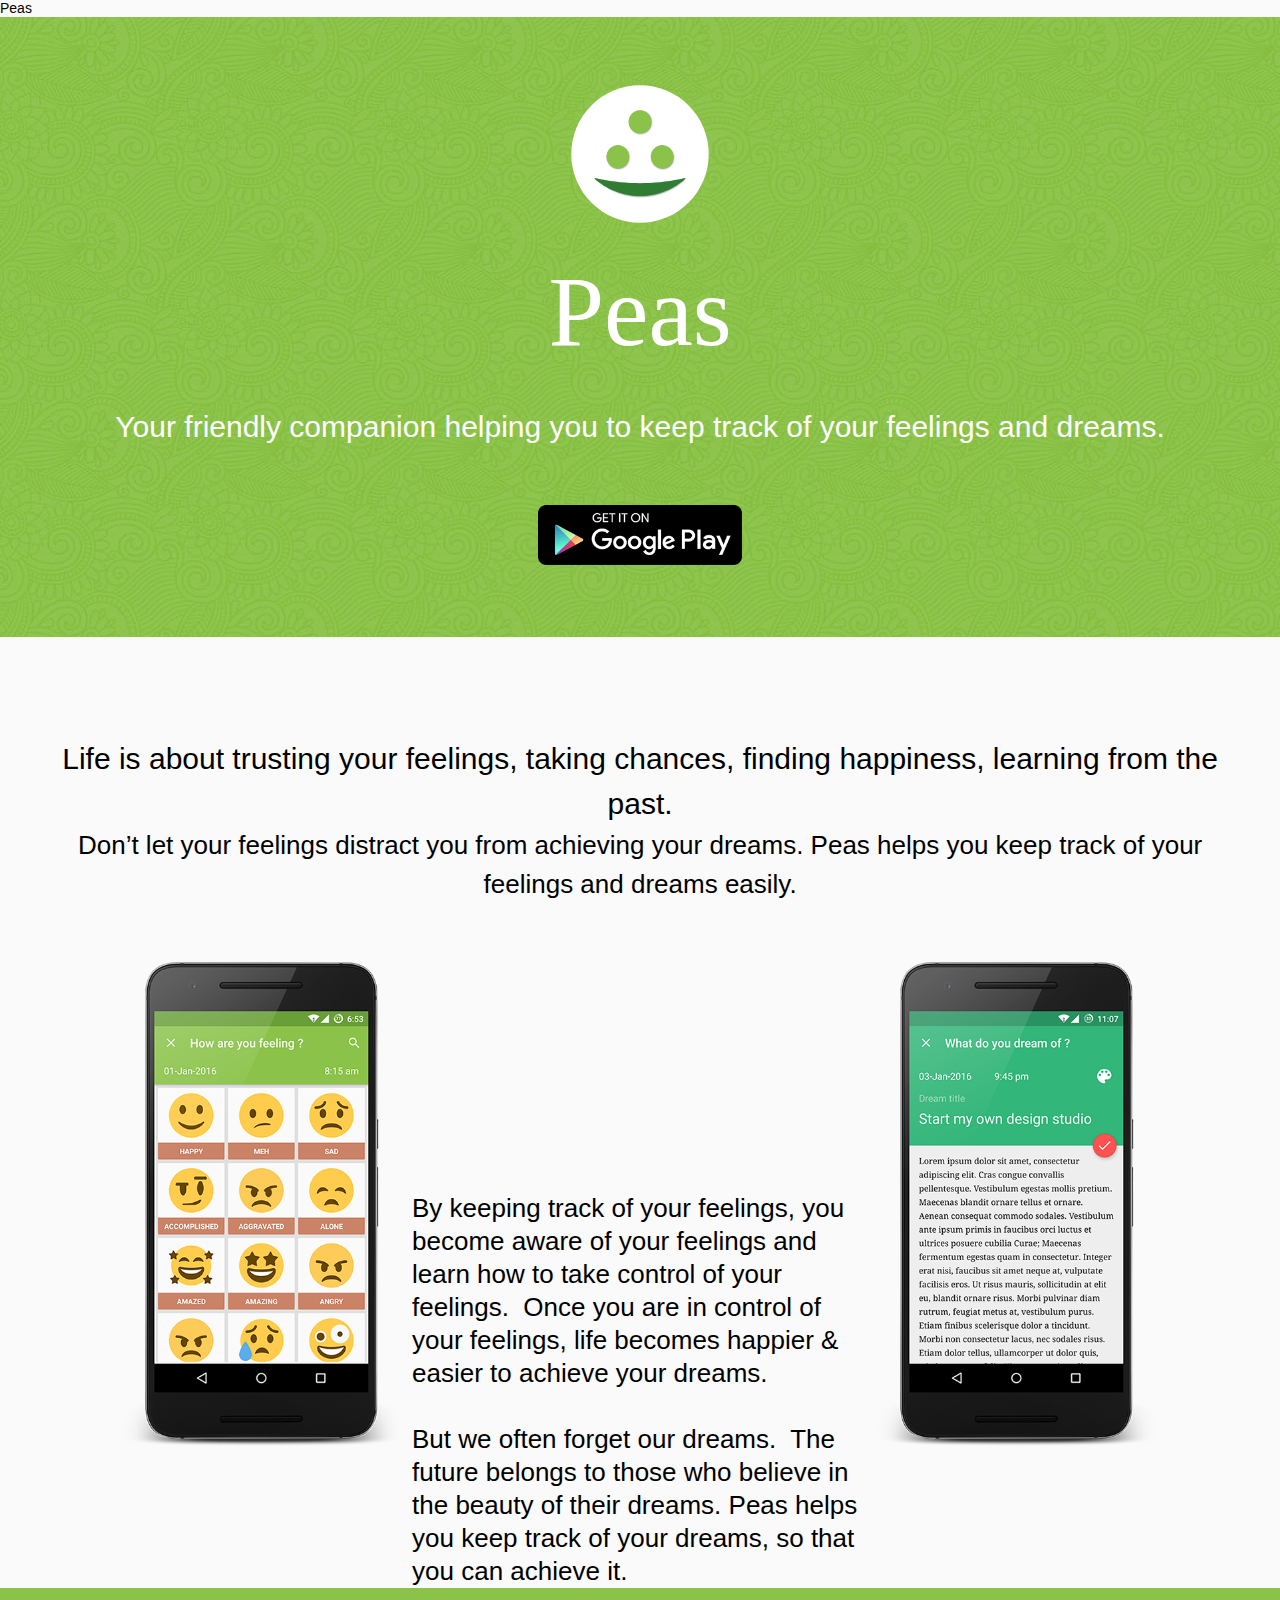
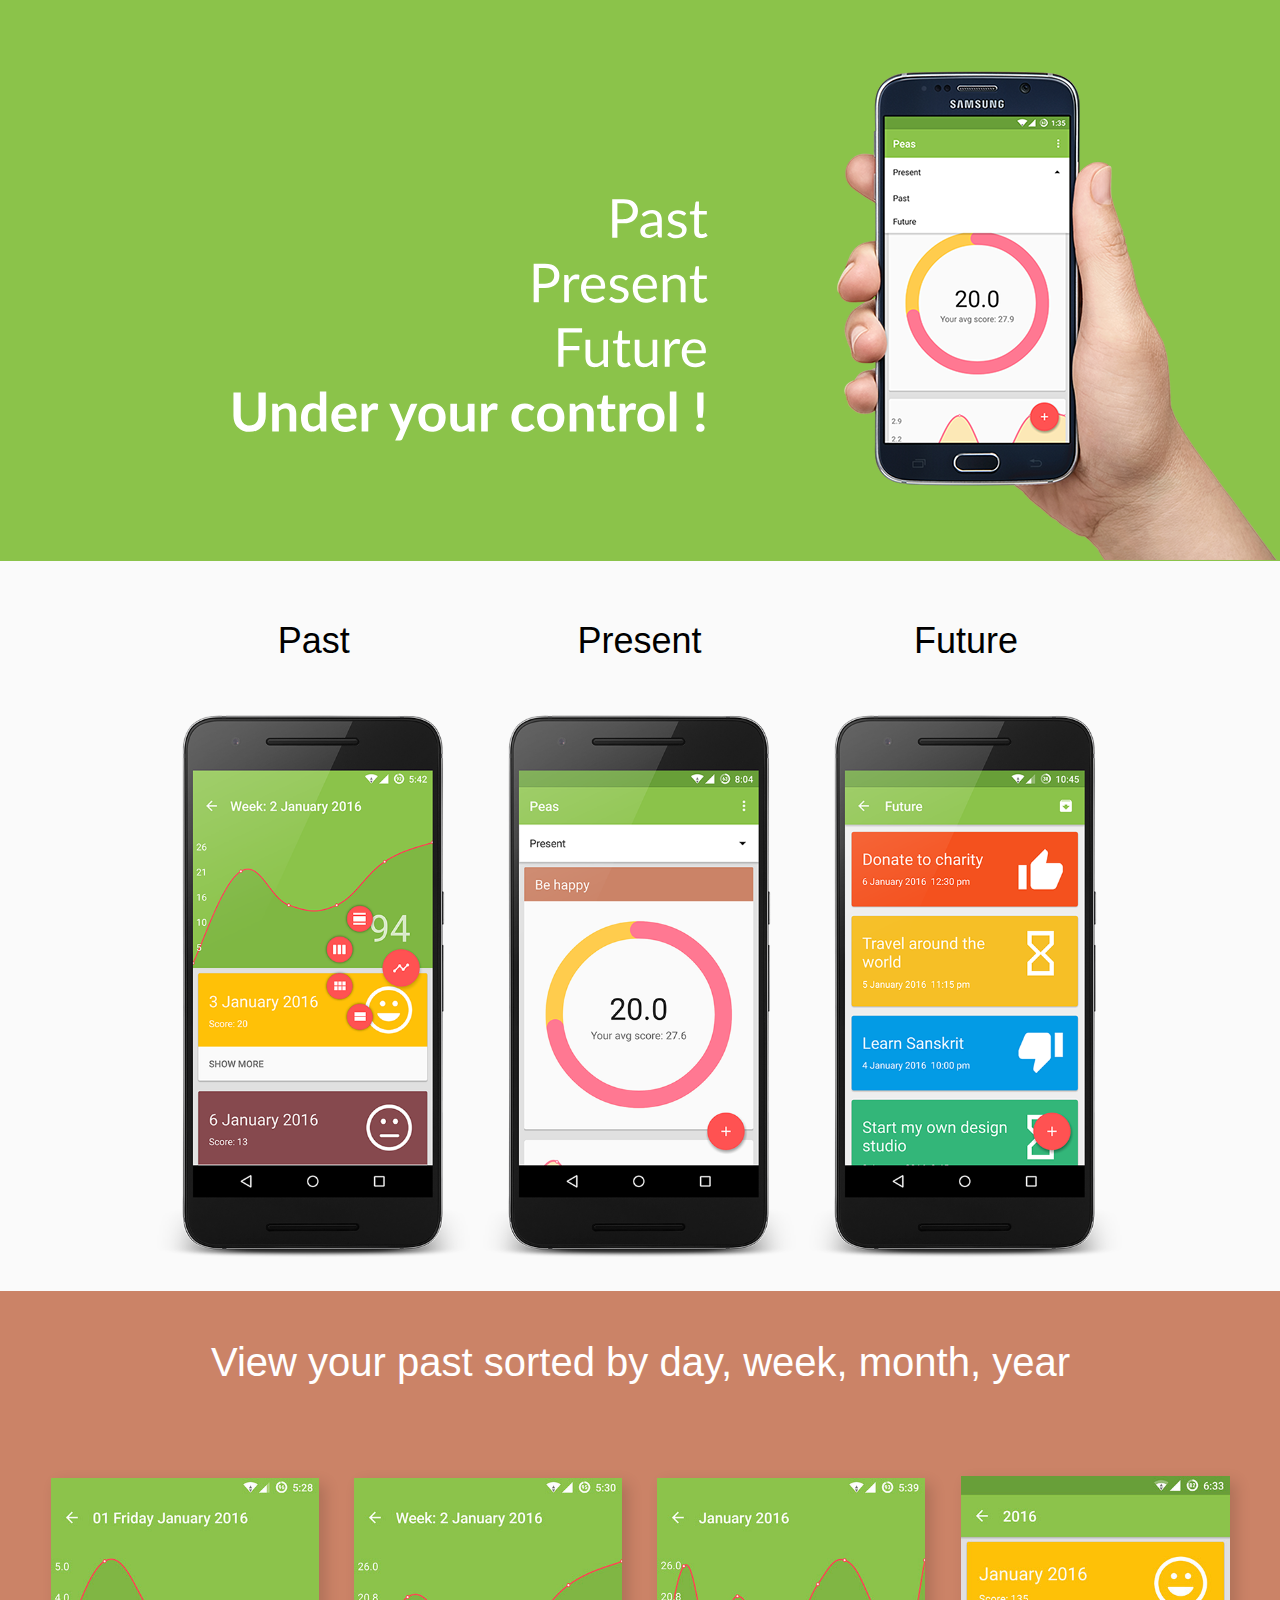
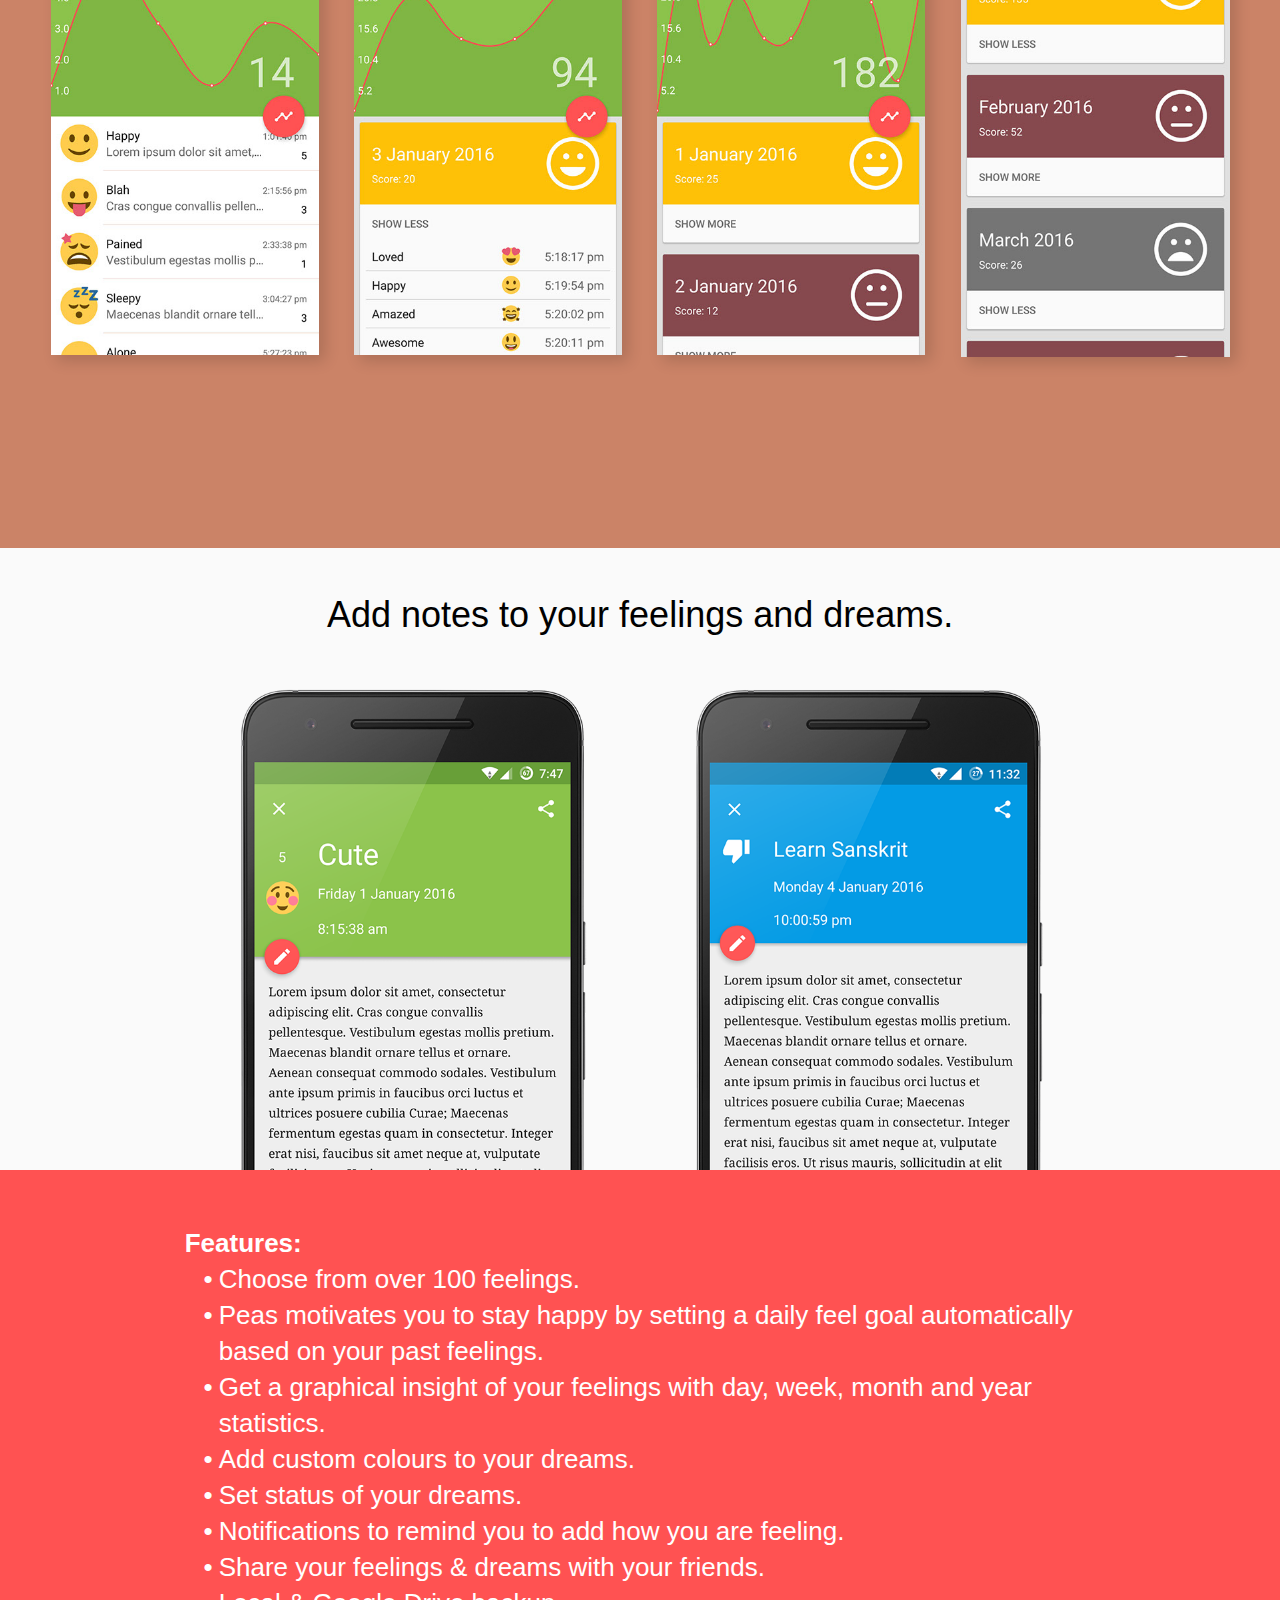
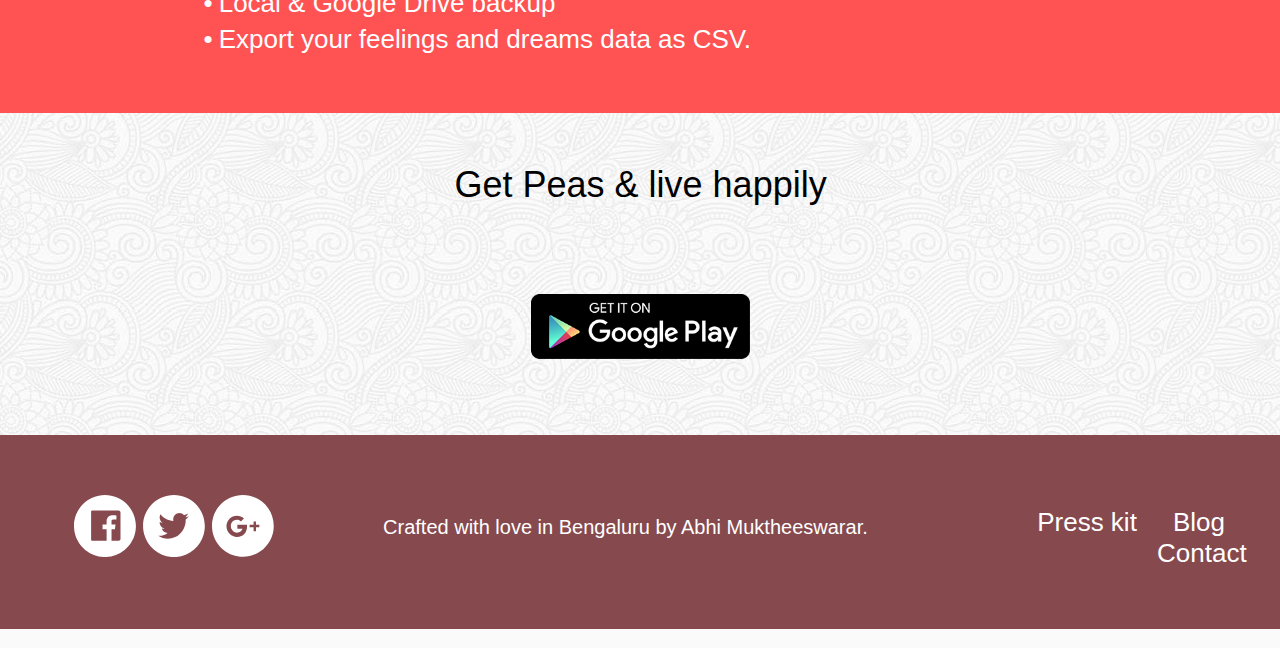
==== index.html @ d3eb44f3 "fourth" ====
<!DOCTYPE html>
<html class="nojs html" lang="en-US">
 <head>

  <script type="text/javascript">
   if(typeof Muse == "undefined") window.Muse = {}; window.Muse.assets = {"required":["jquery-1.8.3.min.js", "museutils.js", "jquery.watch.js", "jquery.museresponsive.js", "index.css"], "outOfDate":[]};
</script>
  
  <meta http-equiv="Content-type" content="text/html;charset=UTF-8"/>
  <meta name="description" content="Peas home page"/>
  <meta name="keywords" content="peas, android, feel, feeling, dream, dreaming, track, tracker"/>
  <meta name="generator" content="2015.1.0.342"/>
  <title>Peas</title>
  <meta name="viewport" content="width=device-width, initial-scale=1.0"/>
  <!-- CSS -->
  <link rel="stylesheet" type="text/css" href="css/site_global.css?4224675566"/>
  <link rel="stylesheet" type="text/css" href="css/master_a-master.css?2956567"/>
  <link rel="stylesheet" type="text/css" href="css/index.css?3821801966" id="pagesheet"/>
  <!-- IE-only CSS -->
  <!--[if lt IE 9]>
  <link rel="stylesheet" type="text/css" href="css/iefonts_index.css?321525473"/>
  <link rel="stylesheet" type="text/css" href="css/nomq_preview_master_a-master.css?3947596526"/>
  <link rel="stylesheet" type="text/css" href="css/nomq_index.css?4216722416" id="nomq_pagesheet"/>
  <![endif]-->
  <!-- Other scripts -->
  <script type="text/javascript">
   document.documentElement.className = document.documentElement.className.replace(/\bnojs\b/g, 'js');
var __adobewebfontsappname__ = "muse";
</script>
  <!-- JS includes -->
  <script type="text/javascript">
   document.write('\x3Cscript src="' + (document.location.protocol == 'https:' ? 'https:' : 'http:') + '//webfonts.creativecloud.com/lato:n4,n7:default;merienda-one:n4:default;montserrat:n4:default.js" type="text/javascript">\x3C/script>');
</script>
    <!--custom head HTML-->
  Peas
 </head>
 <body>

  <div class="breakpoint active" id="bp_infinity" data-min-width="1491"><!-- responsive breakpoint node -->
   <div class="clearfix borderbox" id="page"><!-- column -->
    <div class="clearfix colelem" id="pu97"><!-- group -->
     <div class="grpelem" id="u97"><!-- simple frame --></div>
     <div class="clearfix grpelem" id="pu114"><!-- column -->
      <div class="clip_frame colelem shared_content" id="u114" data-content-guid="u114_content"><!-- svg -->
       <img class="svg temp_no_img_src" id="u110" data-orig-src="images/peas_5_round-copy.svg" width="150" height="150" alt="" data-mu-svgfallback="images/peas_5_round%20copy_poster_.png" src="images/blank.gif"/>
      </div>
      <div class="clearfix colelem shared_content" id="u121-4" data-content-guid="u121-4_content"><!-- content -->
       <p>Peas</p>
      </div>
      <div class="clearfix colelem shared_content" id="u126-4" data-content-guid="u126-4_content"><!-- content -->
       <p>Your friendly companion helping you to keep track of your feelings and dreams.</p>
      </div>
      <a class="nonblock nontext clip_frame colelem shared_content" id="u129" href="https://play.google.com/store/apps/details?id=com.aumva.peas" target="_blank" data-content-guid="u129_content"><!-- image --><img class="block temp_no_img_src" id="u129_img" data-orig-src="images/google-play-badge.png" alt="" width="204" height="60" src="images/blank.gif"/></a>
     </div>
    </div>
    <div class="clearfix colelem shared_content" id="u158-6" data-content-guid="u158-6_content"><!-- content -->
     <p id="u158-2">Life is about trusting your feelings, taking chances, finding happiness, learning from the past.</p>
     <p id="u158-4">Don’t let your feelings distract you from achieving your dreams. Peas helps you keep track of your feelings and dreams easily.</p>
    </div>
    <div class="clearfix colelem" id="pu304"><!-- group -->
     <div class="clip_frame grpelem" id="u304"><!-- image -->
      <img class="block temp_no_img_src" id="u304_img" data-orig-src="images/peas_wo_muse_3.png" alt="" data-image-width="463" data-image-height="827" src="images/blank.gif"/>
     </div>
     <div class="clearfix grpelem shared_content" id="u314-7" data-content-guid="u314-7_content"><!-- content -->
      <p>By keeping track of your feelings, you become aware of your feelings and learn how to take control of your feelings.&nbsp; Once you are in control of your feelings, life becomes happier &amp; easier to achieve your dreams.</p>
      <p>&nbsp;</p>
      <p>But we often forget our dreams.&nbsp; The future belongs to those who believe in the beauty of their dreams. Peas helps you keep track of your dreams, so that you can achieve it.</p>
     </div>
     <div class="clip_frame grpelem" id="u317"><!-- image -->
      <img class="block temp_no_img_src" id="u317_img" data-orig-src="images/peas_wo_muse_4.png" alt="" data-image-width="463" data-image-height="827" src="images/blank.gif"/>
     </div>
    </div>
    <div class="clearfix colelem" id="u560"><!-- group -->
     <div class="clip_frame grpelem" id="u340"><!-- image -->
      <img class="block temp_no_img_src" id="u340_img" data-orig-src="images/s6_3.png" alt="" width="973" height="730" src="images/blank.gif"/>
     </div>
     <div class="clip_frame grpelem" id="u1095"><!-- svg -->
      <img class="svg temp_no_img_src" id="u1091" data-orig-src="images/untitled-1-copy-02.svg" width="620" height="315" alt="" data-mu-svgfallback="images/untitled-1%20copy-02_poster_.png" src="images/blank.gif"/>
     </div>
    </div>
    <div class="clearfix colelem" id="ppu378"><!-- group -->
     <div class="clearfix grpelem" id="pu378"><!-- group -->
      <div class="clip_frame grpelem" id="u378"><!-- image -->
       <img class="block temp_no_img_src" id="u378_img" data-orig-src="images/peas_wo_3.png" alt="" data-image-width="518" data-image-height="926" src="images/blank.gif"/>
      </div>
      <div class="clearfix grpelem shared_content" id="u411-4" data-content-guid="u411-4_content"><!-- content -->
       <p>Present</p>
      </div>
     </div>
     <div class="clip_frame grpelem" id="u388"><!-- image -->
      <img class="block temp_no_img_src" id="u388_img" data-orig-src="images/peas_wo_5.png" alt="" data-image-width="518" data-image-height="926" src="images/blank.gif"/>
     </div>
     <div class="clip_frame grpelem" id="u398"><!-- image -->
      <img class="block temp_no_img_src" id="u398_img" data-orig-src="images/peas_wo_11.png" alt="" data-image-width="518" data-image-height="926" src="images/blank.gif"/>
     </div>
     <div class="clearfix grpelem shared_content" id="u408-4" data-content-guid="u408-4_content"><!-- content -->
      <p>Past</p>
     </div>
     <div class="clearfix grpelem shared_content" id="u414-4" data-content-guid="u414-4_content"><!-- content -->
      <p>Future</p>
     </div>
    </div>
    <div class="clearfix colelem" id="u271"><!-- column -->
     <div class="clearfix colelem shared_content" id="u518-4" data-content-guid="u518-4_content"><!-- content -->
      <p>View your past sorted by day, week, month, year</p>
     </div>
     <div class="clearfix colelem" id="pu475"><!-- group -->
      <div class="shadow clip_frame grpelem" id="u475"><!-- image -->
       <img class="block temp_no_img_src" id="u475_img" data-orig-src="images/past_day_5.jpg" alt="" data-image-width="403" data-image-height="716" src="images/blank.gif"/>
      </div>
      <div class="shadow clip_frame grpelem" id="u485"><!-- image -->
       <img class="block temp_no_img_src" id="u485_img" data-orig-src="images/past_week_4.jpg" alt="" data-image-width="403" data-image-height="716" src="images/blank.gif"/>
      </div>
      <div class="shadow clip_frame grpelem" id="u495"><!-- image -->
       <img class="block temp_no_img_src" id="u495_img" data-orig-src="images/past_month_4.jpg" alt="" data-image-width="403" data-image-height="716" src="images/blank.gif"/>
      </div>
      <div class="shadow clip_frame grpelem" id="u505"><!-- image -->
       <img class="block temp_no_img_src" id="u505_img" data-orig-src="images/past_year_7.jpg" alt="" data-image-width="404" data-image-height="719" src="images/blank.gif"/>
      </div>
     </div>
    </div>
    <div class="clearfix colelem" id="pu632"><!-- group -->
     <div class="clip_frame grpelem" id="u632"><!-- image -->
      <img class="block temp_no_img_src" id="u632_img" data-orig-src="images/peas_wo_muse_5.png" alt="" data-image-width="683" data-image-height="1219" src="images/blank.gif"/>
     </div>
     <div class="clip_frame grpelem" id="u642"><!-- image -->
      <img class="block temp_no_img_src" id="u642_img" data-orig-src="images/peas_wo_muse_6.png" alt="" data-image-width="686" data-image-height="1224" src="images/blank.gif"/>
     </div>
     <div class="clearfix grpelem shared_content" id="u669-4" data-content-guid="u669-4_content"><!-- content -->
      <p>Add notes to your feelings and dreams.</p>
     </div>
     <div class="clearfix grpelem" id="u652"><!-- group -->
      <div class="clearfix grpelem shared_content" id="u544-23" data-content-guid="u544-23_content"><!-- content -->
       <p id="u544-2">Features:</p>
       <ul class="list0 nls-None" id="u544-21">
        <li id="u544-4">Choose from over 100 feelings.</li>
        <li id="u544-6">Peas motivates you to stay happy by setting a daily feel goal automatically based on your past feelings.</li>
        <li id="u544-8">Get a graphical insight of your feelings with day, week, month and year statistics.</li>
        <li id="u544-10">Add custom colours to your dreams.</li>
        <li id="u544-12">Set status of your dreams.</li>
        <li id="u544-14">Notifications to remind you to add how you are feeling.</li>
        <li id="u544-16">Share your feelings &amp; dreams with your friends.</li>
        <li id="u544-18">Local &amp; Google Drive backup</li>
        <li id="u544-20">Export your feelings and dreams data as CSV.</li>
       </ul>
      </div>
     </div>
    </div>
    <div class="clearfix colelem" id="u672"><!-- column -->
     <div class="clearfix colelem shared_content" id="u776-4" data-content-guid="u776-4_content"><!-- content -->
      <p>Get Peas &amp; live happily</p>
     </div>
     <a class="nonblock nontext clip_frame colelem" id="u802" href="https://play.google.com/store/apps/details?id=com.aumva.peas" target="_blank"><!-- image --><img class="block temp_no_img_src" id="u802_img" data-orig-src="images/google-play-badge.png" alt="" data-image-width="329" data-image-height="97" src="images/blank.gif"/></a>
    </div>
    <div class="verticalspacer shared_content" data-content-guid="page_8_content"></div>
    <div class="browser_width colelem" id="u94-bw">
     <div id="u94"><!-- group -->
      <div class="clearfix" id="u94_align_to_page">
       <a class="nonblock nontext clip_frame grpelem" id="u737" href="https://www.facebook.com/peasapp" target="_blank"><!-- svg --><img class="svg temp_no_img_src" id="u733" data-orig-src="images/fb.svg" alt="" data-mu-svgfallback="images/fb_poster_.png" data-image-width="80" data-image-height="80" src="images/blank.gif"/></a>
       <a class="nonblock nontext clip_frame grpelem" id="u748" href="https://twitter.com/peasapp" target="_blank"><!-- svg --><img class="svg temp_no_img_src" id="u744" data-orig-src="images/twitter.svg" alt="" data-mu-svgfallback="images/twitter_poster_.png" data-image-width="80" data-image-height="80" src="images/blank.gif"/></a>
       <a class="nonblock nontext clip_frame grpelem" id="u759" href="https://plus.google.com/101689412712195736502" target="_blank"><!-- svg --><img class="svg temp_no_img_src" id="u755" data-orig-src="images/g-.svg" alt="" data-mu-svgfallback="images/g-_poster_.png" data-image-width="80" data-image-height="80" src="images/blank.gif"/></a>
       <div class="Normal clearfix grpelem shared_content" id="u782-7" data-content-guid="u782-7_content"><!-- content -->
        <p>Crafted with love in Bengaluru by <a class="nonblock" href="https://about.me/abhimuktheeswarar" target="_blank"><span id="u782-2">Abhi Muktheeswarar</span></a>.</p>
       </div>
       <div class="Normal clearfix grpelem shared_content" id="u766-11" data-content-guid="u766-11_content"><!-- content -->
        <p><a class="nonblock" href="https://drive.google.com/open?id=0B6iScDNAmSknUUpJUmFjZG5udXc" target="_blank">Press kit</a>&nbsp;&nbsp;&nbsp;&nbsp; <a class="nonblock" href="peas---blog.html">Blog</a>&nbsp;&nbsp;&nbsp; <a class="nonblock" href="peas---contact.html"><span id="u766-7">Contact</span></a></p>
       </div>
      </div>
     </div>
    </div>
   </div>
  </div>
  <div class="breakpoint" id="bp_1490" data-min-width="1201" data-max-width="1490"><!-- responsive breakpoint node -->
   <div class="clearfix borderbox temp_no_id" data-orig-id="page"><!-- column -->
    <div class="browser_width colelem" id="u97-bw">
     <div class="temp_no_id" data-orig-id="u97"><!-- column -->
      <div class="clearfix" id="u97_align_to_page">
       <div class="clip_frame colelem placeholder" data-placeholder-for="u114_content"><!-- placeholder node --></div>
       <div class="clearfix colelem placeholder" data-placeholder-for="u121-4_content"><!-- placeholder node --></div>
       <div class="clearfix colelem placeholder" data-placeholder-for="u126-4_content"><!-- placeholder node --></div>
       <a class="nonblock nontext clip_frame colelem placeholder" data-placeholder-for="u129_content"><!-- placeholder node --></a>
      </div>
     </div>
    </div>
    <div class="clearfix colelem placeholder" data-placeholder-for="u158-6_content"><!-- placeholder node --></div>
    <div class="clearfix colelem temp_no_id" data-orig-id="pu304"><!-- group -->
     <div class="clip_frame grpelem temp_no_id" data-orig-id="u304"><!-- image -->
      <img class="block temp_no_id temp_no_img_src" data-orig-src="images/peas_wo_muse_3.png" alt="" data-image-width="359" data-image-height="642" data-orig-id="u304_img" src="images/blank.gif"/>
     </div>
     <div class="clearfix grpelem placeholder" data-placeholder-for="u314-7_content"><!-- placeholder node --></div>
     <div class="clip_frame grpelem temp_no_id" data-orig-id="u317"><!-- image -->
      <img class="block temp_no_id temp_no_img_src" data-orig-src="images/peas_wo_muse_4.png" alt="" data-image-width="359" data-image-height="642" data-orig-id="u317_img" src="images/blank.gif"/>
     </div>
    </div>
    <div class="clearfix colelem" id="pu560"><!-- group -->
     <div class="grpelem temp_no_id" data-orig-id="u560"><!-- simple frame --></div>
     <div class="clip_frame grpelem temp_no_id" data-orig-id="u340"><!-- image -->
      <img class="block temp_no_id temp_no_img_src" data-orig-src="images/s6_3764x574.png" alt="" width="764" height="573" data-orig-id="u340_img" src="images/blank.gif"/>
     </div>
     <div class="clip_frame grpelem temp_no_id" data-orig-id="u1095"><!-- svg -->
      <img class="svg temp_no_id temp_no_img_src" data-orig-src="images/untitled-1-copy-02.svg" width="481" height="244" alt="" data-mu-svgfallback="images/untitled-1%20copy-02_poster_.png" data-orig-id="u1091" src="images/blank.gif"/>
     </div>
    </div>
    <div class="clearfix colelem temp_no_id" data-orig-id="ppu378"><!-- group -->
     <div class="clearfix grpelem temp_no_id" data-orig-id="pu378"><!-- group -->
      <div class="clip_frame grpelem temp_no_id" data-orig-id="u378"><!-- image -->
       <img class="block temp_no_id temp_no_img_src" data-orig-src="images/peas_wo_3.png" alt="" data-image-width="402" data-image-height="719" data-orig-id="u378_img" src="images/blank.gif"/>
      </div>
      <div class="clearfix grpelem placeholder" data-placeholder-for="u411-4_content"><!-- placeholder node --></div>
     </div>
     <div class="clip_frame grpelem temp_no_id" data-orig-id="u388"><!-- image -->
      <img class="block temp_no_id temp_no_img_src" data-orig-src="images/peas_wo_5.png" alt="" data-image-width="402" data-image-height="719" data-orig-id="u388_img" src="images/blank.gif"/>
     </div>
     <div class="clip_frame grpelem temp_no_id" data-orig-id="u398"><!-- image -->
      <img class="block temp_no_id temp_no_img_src" data-orig-src="images/peas_wo_11.png" alt="" data-image-width="402" data-image-height="719" data-orig-id="u398_img" src="images/blank.gif"/>
     </div>
     <div class="clearfix grpelem placeholder" data-placeholder-for="u408-4_content"><!-- placeholder node --></div>
     <div class="clearfix grpelem placeholder" data-placeholder-for="u414-4_content"><!-- placeholder node --></div>
    </div>
    <div class="browser_width colelem" id="u271-bw">
     <div class="temp_no_id" data-orig-id="u271"><!-- column -->
      <div class="clearfix" id="u271_align_to_page">
       <div class="clearfix colelem placeholder" data-placeholder-for="u518-4_content"><!-- placeholder node --></div>
       <div class="clearfix colelem temp_no_id" data-orig-id="pu475"><!-- group -->
        <div class="shadow clip_frame grpelem temp_no_id" data-orig-id="u475"><!-- image -->
         <img class="block temp_no_id temp_no_img_src" data-orig-src="images/past_day_5.jpg" alt="" data-image-width="312" data-image-height="555" data-orig-id="u475_img" src="images/blank.gif"/>
        </div>
        <div class="shadow clip_frame grpelem temp_no_id" data-orig-id="u485"><!-- image -->
         <img class="block temp_no_id temp_no_img_src" data-orig-src="images/past_week_4.jpg" alt="" data-image-width="312" data-image-height="556" data-orig-id="u485_img" src="images/blank.gif"/>
        </div>
        <div class="shadow clip_frame grpelem temp_no_id" data-orig-id="u495"><!-- image -->
         <img class="block temp_no_id temp_no_img_src" data-orig-src="images/past_month_4.jpg" alt="" data-image-width="312" data-image-height="555" data-orig-id="u495_img" src="images/blank.gif"/>
        </div>
        <div class="shadow clip_frame grpelem temp_no_id" data-orig-id="u505"><!-- image -->
         <img class="block temp_no_id temp_no_img_src" data-orig-src="images/past_year_7.jpg" alt="" data-image-width="314" data-image-height="558" data-orig-id="u505_img" src="images/blank.gif"/>
        </div>
       </div>
      </div>
     </div>
    </div>
    <div class="clearfix colelem temp_no_id" data-orig-id="pu632"><!-- group -->
     <div class="clip_frame grpelem temp_no_id" data-orig-id="u632"><!-- image -->
      <img class="block temp_no_id temp_no_img_src" data-orig-src="images/peas_wo_muse_5.png" alt="" data-image-width="530" data-image-height="946" data-orig-id="u632_img" src="images/blank.gif"/>
     </div>
     <div class="clip_frame grpelem temp_no_id" data-orig-id="u642"><!-- image -->
      <img class="block temp_no_id temp_no_img_src" data-orig-src="images/peas_wo_muse_6.png" alt="" data-image-width="532" data-image-height="950" data-orig-id="u642_img" src="images/blank.gif"/>
     </div>
     <div class="clearfix grpelem placeholder" data-placeholder-for="u669-4_content"><!-- placeholder node --></div>
     <div class="browser_width grpelem" id="u652-bw">
      <div class="temp_no_id" data-orig-id="u652"><!-- group -->
       <div class="clearfix" id="u652_align_to_page">
        <div class="clearfix grpelem placeholder" data-placeholder-for="u544-23_content"><!-- placeholder node --></div>
       </div>
      </div>
     </div>
    </div>
    <div class="browser_width colelem" id="u672-bw">
     <div class="temp_no_id" data-orig-id="u672"><!-- column -->
      <div class="clearfix" id="u672_align_to_page">
       <div class="clearfix colelem placeholder" data-placeholder-for="u776-4_content"><!-- placeholder node --></div>
       <a class="nonblock nontext clip_frame colelem temp_no_id" href="https://play.google.com/store/apps/details?id=com.aumva.peas" target="_blank" data-orig-id="u802"><!-- image --><img class="block temp_no_id temp_no_img_src" data-orig-src="images/google-play-badge.png" alt="" data-image-width="255" data-image-height="76" data-orig-id="u802_img" src="images/blank.gif"/></a>
      </div>
     </div>
    </div>
    <div class="verticalspacer placeholder" data-placeholder-for="page_8_content"><!-- placeholder node --></div>
    <div class="browser_width colelem temp_no_id" data-orig-id="u94-bw">
     <div class="temp_no_id" data-orig-id="u94"><!-- group -->
      <div class="clearfix temp_no_id" data-orig-id="u94_align_to_page">
       <a class="nonblock nontext clip_frame grpelem temp_no_id" href="https://www.facebook.com/peasapp" target="_blank" data-orig-id="u737"><!-- svg --><img class="svg temp_no_id temp_no_img_src" data-orig-src="images/fb.svg" width="62" height="62" alt="" data-mu-svgfallback="images/fb_poster_.png" data-orig-id="u733" src="images/blank.gif"/></a>
       <a class="nonblock nontext clip_frame grpelem temp_no_id" href="https://twitter.com/peasapp" target="_blank" data-orig-id="u748"><!-- svg --><img class="svg temp_no_id temp_no_img_src" data-orig-src="images/twitter.svg" width="62" height="62" alt="" data-mu-svgfallback="images/twitter_poster_.png" data-orig-id="u744" src="images/blank.gif"/></a>
       <a class="nonblock nontext clip_frame grpelem temp_no_id" href="https://plus.google.com/101689412712195736502" target="_blank" data-orig-id="u759"><!-- svg --><img class="svg temp_no_id temp_no_img_src" data-orig-src="images/g-.svg" width="62" height="62" alt="" data-mu-svgfallback="images/g-_poster_.png" data-orig-id="u755" src="images/blank.gif"/></a>
       <div class="Normal clearfix grpelem placeholder" data-placeholder-for="u782-7_content"><!-- placeholder node --></div>
       <div class="Normal clearfix grpelem placeholder" data-placeholder-for="u766-11_content"><!-- placeholder node --></div>
      </div>
     </div>
    </div>
   </div>
  </div>
  <div class="breakpoint" id="bp_1200" data-min-width="901" data-max-width="1200"><!-- responsive breakpoint node -->
   <div class="clearfix borderbox temp_no_id" data-orig-id="page"><!-- column -->
    <div class="browser_width colelem temp_no_id" data-orig-id="u97-bw">
     <div class="temp_no_id" data-orig-id="u97"><!-- column -->
      <div class="clearfix temp_no_id" data-orig-id="u97_align_to_page">
       <div class="clip_frame colelem placeholder" data-placeholder-for="u114_content"><!-- placeholder node --></div>
       <div class="clearfix colelem placeholder" data-placeholder-for="u121-4_content"><!-- placeholder node --></div>
       <div class="clearfix colelem placeholder" data-placeholder-for="u126-4_content"><!-- placeholder node --></div>
       <a class="nonblock nontext clip_frame colelem placeholder" data-placeholder-for="u129_content"><!-- placeholder node --></a>
      </div>
     </div>
    </div>
    <div class="clearfix colelem placeholder" data-placeholder-for="u158-6_content"><!-- placeholder node --></div>
    <div class="clearfix colelem temp_no_id" data-orig-id="pu304"><!-- group -->
     <div class="clip_frame grpelem temp_no_id" data-orig-id="u304"><!-- image -->
      <img class="block temp_no_id temp_no_img_src" data-orig-src="images/peas_wo_muse_3290x517.png" alt="" data-image-width="289" data-image-height="517" data-orig-id="u304_img" src="images/blank.gif"/>
     </div>
     <div class="clearfix grpelem placeholder" data-placeholder-for="u314-7_content"><!-- placeholder node --></div>
     <div class="clip_frame grpelem temp_no_id" data-orig-id="u317"><!-- image -->
      <img class="block temp_no_id temp_no_img_src" data-orig-src="images/peas_wo_muse_4290x517.png" alt="" data-image-width="289" data-image-height="517" data-orig-id="u317_img" src="images/blank.gif"/>
     </div>
    </div>
    <div class="browser_width colelem" id="u560-bw">
     <div class="temp_no_id" data-orig-id="u560"><!-- group -->
      <div class="clearfix" id="u560_align_to_page">
       <div class="clip_frame grpelem temp_no_id" data-orig-id="u1095"><!-- svg -->
        <img class="svg temp_no_id temp_no_img_src" data-orig-src="images/untitled-1-copy-02.svg" width="388" height="197" alt="" data-mu-svgfallback="images/untitled-1%20copy-02_poster_.png" data-orig-id="u1091" src="images/blank.gif"/>
       </div>
       <div class="clip_frame grpelem temp_no_id" data-orig-id="u340"><!-- image -->
        <img class="block temp_no_id temp_no_img_src" data-orig-src="images/s6_3618x464.png" alt="" width="617" height="463" data-orig-id="u340_img" src="images/blank.gif"/>
       </div>
      </div>
     </div>
    </div>
    <div class="clearfix colelem temp_no_id" data-orig-id="ppu378"><!-- group -->
     <div class="clearfix grpelem temp_no_id" data-orig-id="pu378"><!-- group -->
      <div class="clip_frame grpelem temp_no_id" data-orig-id="u378"><!-- image -->
       <img class="block temp_no_id temp_no_img_src" data-orig-src="images/peas_wo_3325x579.png" alt="" data-image-width="324" data-image-height="579" data-orig-id="u378_img" src="images/blank.gif"/>
      </div>
      <div class="clearfix grpelem placeholder" data-placeholder-for="u411-4_content"><!-- placeholder node --></div>
     </div>
     <div class="clip_frame grpelem temp_no_id" data-orig-id="u388"><!-- image -->
      <img class="block temp_no_id temp_no_img_src" data-orig-src="images/peas_wo_5325x579.png" alt="" data-image-width="324" data-image-height="579" data-orig-id="u388_img" src="images/blank.gif"/>
     </div>
     <div class="clip_frame grpelem temp_no_id" data-orig-id="u398"><!-- image -->
      <img class="block temp_no_id temp_no_img_src" data-orig-src="images/peas_wo_11325x579.png" alt="" data-image-width="324" data-image-height="579" data-orig-id="u398_img" src="images/blank.gif"/>
     </div>
     <div class="clearfix grpelem placeholder" data-placeholder-for="u408-4_content"><!-- placeholder node --></div>
     <div class="clearfix grpelem placeholder" data-placeholder-for="u414-4_content"><!-- placeholder node --></div>
    </div>
    <div class="browser_width colelem temp_no_id" data-orig-id="u271-bw">
     <div class="temp_no_id" data-orig-id="u271"><!-- column -->
      <div class="clearfix temp_no_id" data-orig-id="u271_align_to_page">
       <div class="clearfix colelem placeholder" data-placeholder-for="u518-4_content"><!-- placeholder node --></div>
       <div class="clearfix colelem temp_no_id" data-orig-id="pu475"><!-- group -->
        <div class="shadow clip_frame grpelem temp_no_id" data-orig-id="u475"><!-- image -->
         <img class="block temp_no_id temp_no_img_src" data-orig-src="images/past_day_5252x448.jpg" alt="" data-image-width="252" data-image-height="447" data-orig-id="u475_img" src="images/blank.gif"/>
        </div>
        <div class="shadow clip_frame grpelem temp_no_id" data-orig-id="u485"><!-- image -->
         <img class="block temp_no_id temp_no_img_src" data-orig-src="images/past_week_4252x448.jpg" alt="" data-image-width="252" data-image-height="447" data-orig-id="u485_img" src="images/blank.gif"/>
        </div>
        <div class="shadow clip_frame grpelem temp_no_id" data-orig-id="u495"><!-- image -->
         <img class="block temp_no_id temp_no_img_src" data-orig-src="images/past_month_4252x448.jpg" alt="" data-image-width="252" data-image-height="447" data-orig-id="u495_img" src="images/blank.gif"/>
        </div>
        <div class="shadow clip_frame grpelem temp_no_id" data-orig-id="u505"><!-- image -->
         <img class="block temp_no_id temp_no_img_src" data-orig-src="images/past_year_7253x450.jpg" alt="" data-image-width="253" data-image-height="449" data-orig-id="u505_img" src="images/blank.gif"/>
        </div>
       </div>
      </div>
     </div>
    </div>
    <div class="clearfix colelem temp_no_id" data-orig-id="pu632"><!-- group -->
     <div class="clip_frame grpelem temp_no_id" data-orig-id="u632"><!-- image -->
      <img class="block temp_no_id temp_no_img_src" data-orig-src="images/peas_wo_muse_5427x762.png" alt="" data-image-width="427" data-image-height="762" data-orig-id="u632_img" src="images/blank.gif"/>
     </div>
     <div class="clip_frame grpelem temp_no_id" data-orig-id="u642"><!-- image -->
      <img class="block temp_no_id temp_no_img_src" data-orig-src="images/peas_wo_muse_6429x766.png" alt="" data-image-width="428" data-image-height="765" data-orig-id="u642_img" src="images/blank.gif"/>
     </div>
     <div class="clearfix grpelem placeholder" data-placeholder-for="u669-4_content"><!-- placeholder node --></div>
     <div class="browser_width grpelem temp_no_id" data-orig-id="u652-bw">
      <div class="temp_no_id" data-orig-id="u652"><!-- group -->
       <div class="clearfix temp_no_id" data-orig-id="u652_align_to_page">
        <div class="clearfix grpelem placeholder" data-placeholder-for="u544-23_content"><!-- placeholder node --></div>
       </div>
      </div>
     </div>
    </div>
    <div class="browser_width colelem temp_no_id" data-orig-id="u672-bw">
     <div class="temp_no_id" data-orig-id="u672"><!-- column -->
      <div class="clearfix temp_no_id" data-orig-id="u672_align_to_page">
       <div class="clearfix colelem placeholder" data-placeholder-for="u776-4_content"><!-- placeholder node --></div>
       <a class="nonblock nontext clip_frame colelem temp_no_id" href="https://play.google.com/store/apps/details?id=com.aumva.peas" target="_blank" data-orig-id="u802"><!-- image --><img class="block temp_no_id temp_no_img_src" data-orig-src="images/google-play-badge.png" alt="" data-image-width="206" data-image-height="61" data-orig-id="u802_img" src="images/blank.gif"/></a>
      </div>
     </div>
    </div>
    <div class="verticalspacer placeholder" data-placeholder-for="page_8_content"><!-- placeholder node --></div>
    <div class="browser_width colelem temp_no_id" data-orig-id="u94-bw">
     <div class="temp_no_id" data-orig-id="u94"><!-- column -->
      <div class="clearfix temp_no_id" data-orig-id="u94_align_to_page">
       <div class="clearfix colelem" id="pu737"><!-- group -->
        <a class="nonblock nontext clip_frame grpelem temp_no_id" href="https://www.facebook.com/peasapp" target="_blank" data-orig-id="u737"><!-- svg --><img class="svg temp_no_id temp_no_img_src" data-orig-src="images/fb.svg" width="50" height="50" alt="" data-mu-svgfallback="images/fb_poster_.png" data-orig-id="u733" src="images/blank.gif"/></a>
        <a class="nonblock nontext clip_frame grpelem temp_no_id" href="https://twitter.com/peasapp" target="_blank" data-orig-id="u748"><!-- svg --><img class="svg temp_no_id temp_no_img_src" data-orig-src="images/twitter.svg" width="50" height="50" alt="" data-mu-svgfallback="images/twitter_poster_.png" data-orig-id="u744" src="images/blank.gif"/></a>
        <a class="nonblock nontext clip_frame grpelem temp_no_id" href="https://plus.google.com/101689412712195736502" target="_blank" data-orig-id="u759"><!-- svg --><img class="svg temp_no_id temp_no_img_src" data-orig-src="images/g-.svg" width="50" height="50" alt="" data-mu-svgfallback="images/g-_poster_.png" data-orig-id="u755" src="images/blank.gif"/></a>
       </div>
       <div class="Normal clearfix colelem placeholder" data-placeholder-for="u766-11_content"><!-- placeholder node --></div>
       <div class="Normal clearfix colelem placeholder" data-placeholder-for="u782-7_content"><!-- placeholder node --></div>
      </div>
     </div>
    </div>
   </div>
  </div>
  <div class="breakpoint" id="bp_900" data-min-width="481" data-max-width="900"><!-- responsive breakpoint node -->
   <div class="clearfix borderbox temp_no_id" data-orig-id="page"><!-- column -->
    <div class="browser_width colelem temp_no_id" data-orig-id="u97-bw">
     <div class="temp_no_id" data-orig-id="u97"><!-- column -->
      <div class="clearfix temp_no_id" data-orig-id="u97_align_to_page">
       <div class="clip_frame colelem placeholder" data-placeholder-for="u114_content"><!-- placeholder node --></div>
       <div class="clearfix colelem placeholder" data-placeholder-for="u121-4_content"><!-- placeholder node --></div>
       <div class="clearfix colelem placeholder" data-placeholder-for="u126-4_content"><!-- placeholder node --></div>
       <a class="nonblock nontext clip_frame colelem placeholder" data-placeholder-for="u129_content"><!-- placeholder node --></a>
      </div>
     </div>
    </div>
    <div class="clearfix colelem placeholder" data-placeholder-for="u158-6_content"><!-- placeholder node --></div>
    <div class="clearfix colelem temp_no_id" data-orig-id="pu304"><!-- group -->
     <div class="clip_frame grpelem temp_no_id" data-orig-id="u304"><!-- image -->
      <img class="block temp_no_id temp_no_img_src" data-orig-src="images/peas_wo_muse_3218x388.png" alt="" data-image-width="217" data-image-height="388" data-orig-id="u304_img" src="images/blank.gif"/>
     </div>
     <div class="clearfix grpelem placeholder" data-placeholder-for="u314-7_content"><!-- placeholder node --></div>
     <div class="clip_frame grpelem temp_no_id" data-orig-id="u317"><!-- image -->
      <img class="block temp_no_id temp_no_img_src" data-orig-src="images/peas_wo_muse_4218x388.png" alt="" data-image-width="217" data-image-height="388" data-orig-id="u317_img" src="images/blank.gif"/>
     </div>
    </div>
    <div class="clearfix colelem temp_no_id" data-orig-id="pu560"><!-- group -->
     <div class="browser_width grpelem temp_no_id" data-orig-id="u560-bw">
      <div class="temp_no_id" data-orig-id="u560"><!-- group -->
       <div class="clearfix temp_no_id" data-orig-id="u560_align_to_page">
        <div class="clip_frame grpelem temp_no_id" data-orig-id="u1095"><!-- svg -->
         <img class="svg temp_no_id temp_no_img_src" data-orig-src="images/untitled-1-copy-02.svg" width="291" height="148" alt="" data-mu-svgfallback="images/untitled-1%20copy-02_poster_.png" data-orig-id="u1091" src="images/blank.gif"/>
        </div>
       </div>
      </div>
     </div>
     <div class="clip_frame grpelem temp_no_id" data-orig-id="u340"><!-- image -->
      <img class="block temp_no_id temp_no_img_src" data-orig-src="images/s6_3483x363.png" alt="" width="483" height="362" data-orig-id="u340_img" src="images/blank.gif"/>
     </div>
    </div>
    <div class="clearfix colelem temp_no_id" data-orig-id="ppu378"><!-- group -->
     <div class="clearfix grpelem temp_no_id" data-orig-id="pu378"><!-- group -->
      <div class="clip_frame grpelem temp_no_id" data-orig-id="u378"><!-- image -->
       <img class="block temp_no_id temp_no_img_src" data-orig-src="images/peas_wo_3244x435.png" alt="" data-image-width="243" data-image-height="434" data-orig-id="u378_img" src="images/blank.gif"/>
      </div>
      <div class="clearfix grpelem placeholder" data-placeholder-for="u411-4_content"><!-- placeholder node --></div>
     </div>
     <div class="clip_frame grpelem temp_no_id" data-orig-id="u388"><!-- image -->
      <img class="block temp_no_id temp_no_img_src" data-orig-src="images/peas_wo_5244x435.png" alt="" data-image-width="243" data-image-height="434" data-orig-id="u388_img" src="images/blank.gif"/>
     </div>
     <div class="clip_frame grpelem temp_no_id" data-orig-id="u398"><!-- image -->
      <img class="block temp_no_id temp_no_img_src" data-orig-src="images/peas_wo_11244x435.png" alt="" data-image-width="243" data-image-height="434" data-orig-id="u398_img" src="images/blank.gif"/>
     </div>
     <div class="clearfix grpelem placeholder" data-placeholder-for="u408-4_content"><!-- placeholder node --></div>
     <div class="clearfix grpelem placeholder" data-placeholder-for="u414-4_content"><!-- placeholder node --></div>
    </div>
    <div class="browser_width colelem temp_no_id" data-orig-id="u271-bw">
     <div class="temp_no_id" data-orig-id="u271"><!-- column -->
      <div class="clearfix temp_no_id" data-orig-id="u271_align_to_page">
       <div class="clearfix colelem placeholder" data-placeholder-for="u518-4_content"><!-- placeholder node --></div>
       <div class="clearfix colelem temp_no_id" data-orig-id="pu475"><!-- group -->
        <div class="shadow clip_frame grpelem temp_no_id" data-orig-id="u475"><!-- image -->
         <img class="block temp_no_id temp_no_img_src" data-orig-src="images/past_day_5189x336.jpg" alt="" data-image-width="189" data-image-height="336" data-orig-id="u475_img" src="images/blank.gif"/>
        </div>
        <div class="shadow clip_frame grpelem temp_no_id" data-orig-id="u485"><!-- image -->
         <img class="block temp_no_id temp_no_img_src" data-orig-src="images/past_week_4189x336.jpg" alt="" data-image-width="189" data-image-height="336" data-orig-id="u485_img" src="images/blank.gif"/>
        </div>
        <div class="shadow clip_frame grpelem temp_no_id" data-orig-id="u495"><!-- image -->
         <img class="block temp_no_id temp_no_img_src" data-orig-src="images/past_month_4189x336.jpg" alt="" data-image-width="189" data-image-height="336" data-orig-id="u495_img" src="images/blank.gif"/>
        </div>
        <div class="shadow clip_frame grpelem temp_no_id" data-orig-id="u505"><!-- image -->
         <img class="block temp_no_id temp_no_img_src" data-orig-src="images/past_year_7190x338.jpg" alt="" data-image-width="190" data-image-height="337" data-orig-id="u505_img" src="images/blank.gif"/>
        </div>
       </div>
      </div>
     </div>
    </div>
    <div class="clearfix colelem temp_no_id" data-orig-id="pu632"><!-- group -->
     <div class="clip_frame grpelem temp_no_id" data-orig-id="u632"><!-- image -->
      <img class="block temp_no_id temp_no_img_src" data-orig-src="images/peas_wo_muse_5321x572.png" alt="" data-image-width="320" data-image-height="571" data-orig-id="u632_img" src="images/blank.gif"/>
     </div>
     <div class="clip_frame grpelem temp_no_id" data-orig-id="u642"><!-- image -->
      <img class="block temp_no_id temp_no_img_src" data-orig-src="images/peas_wo_muse_6322x574.png" alt="" data-image-width="321" data-image-height="574" data-orig-id="u642_img" src="images/blank.gif"/>
     </div>
     <div class="clearfix grpelem placeholder" data-placeholder-for="u669-4_content"><!-- placeholder node --></div>
     <div class="browser_width grpelem temp_no_id" data-orig-id="u652-bw">
      <div class="temp_no_id" data-orig-id="u652"><!-- group -->
       <div class="clearfix temp_no_id" data-orig-id="u652_align_to_page">
        <div class="clearfix grpelem placeholder" data-placeholder-for="u544-23_content"><!-- placeholder node --></div>
       </div>
      </div>
     </div>
    </div>
    <div class="browser_width colelem temp_no_id" data-orig-id="u672-bw">
     <div class="temp_no_id" data-orig-id="u672"><!-- column -->
      <div class="clearfix temp_no_id" data-orig-id="u672_align_to_page">
       <div class="clearfix colelem placeholder" data-placeholder-for="u776-4_content"><!-- placeholder node --></div>
       <a class="nonblock nontext clip_frame colelem temp_no_id" href="https://play.google.com/store/apps/details?id=com.aumva.peas" target="_blank" data-orig-id="u802"><!-- image --><img class="block temp_no_id temp_no_img_src" data-orig-src="images/google-play-badge.png" alt="" data-image-width="154" data-image-height="46" data-orig-id="u802_img" src="images/blank.gif"/></a>
      </div>
     </div>
    </div>
    <div class="verticalspacer placeholder" data-placeholder-for="page_8_content"><!-- placeholder node --></div>
    <div class="browser_width colelem temp_no_id" data-orig-id="u94-bw">
     <div class="temp_no_id" data-orig-id="u94"><!-- column -->
      <div class="clearfix temp_no_id" data-orig-id="u94_align_to_page">
       <div class="clearfix colelem temp_no_id" data-orig-id="pu737"><!-- group -->
        <a class="nonblock nontext clip_frame grpelem temp_no_id" href="https://www.facebook.com/peasapp" target="_blank" data-orig-id="u737"><!-- svg --><img class="svg temp_no_id temp_no_img_src" data-orig-src="images/fb.svg" width="51" height="51" alt="" data-mu-svgfallback="images/fb_poster_.png" data-orig-id="u733" src="images/blank.gif"/></a>
        <a class="nonblock nontext clip_frame grpelem temp_no_id" href="https://twitter.com/peasapp" target="_blank" data-orig-id="u748"><!-- svg --><img class="svg temp_no_id temp_no_img_src" data-orig-src="images/twitter.svg" width="51" height="51" alt="" data-mu-svgfallback="images/twitter_poster_.png" data-orig-id="u744" src="images/blank.gif"/></a>
        <a class="nonblock nontext clip_frame grpelem temp_no_id" href="https://plus.google.com/101689412712195736502" target="_blank" data-orig-id="u759"><!-- svg --><img class="svg temp_no_id temp_no_img_src" data-orig-src="images/g-.svg" width="51" height="51" alt="" data-mu-svgfallback="images/g-_poster_.png" data-orig-id="u755" src="images/blank.gif"/></a>
       </div>
       <div class="Normal clearfix colelem placeholder" data-placeholder-for="u766-11_content"><!-- placeholder node --></div>
       <div class="Normal clearfix colelem placeholder" data-placeholder-for="u782-7_content"><!-- placeholder node --></div>
      </div>
     </div>
    </div>
   </div>
  </div>
  <div class="breakpoint" id="bp_480" data-max-width="480"><!-- responsive breakpoint node -->
   <div class="clearfix borderbox temp_no_id" data-orig-id="page"><!-- column -->
    <div class="position_content" id="page_position_content">
     <div class="browser_width colelem temp_no_id" data-orig-id="u97-bw">
      <div class="temp_no_id" data-orig-id="u97"><!-- column -->
       <div class="clearfix temp_no_id" data-orig-id="u97_align_to_page">
        <div class="clip_frame colelem placeholder" data-placeholder-for="u114_content"><!-- placeholder node --></div>
        <div class="clearfix colelem placeholder" data-placeholder-for="u121-4_content"><!-- placeholder node --></div>
        <div class="clearfix colelem placeholder" data-placeholder-for="u126-4_content"><!-- placeholder node --></div>
        <a class="nonblock nontext clip_frame colelem placeholder" data-placeholder-for="u129_content"><!-- placeholder node --></a>
       </div>
      </div>
     </div>
     <div class="clearfix colelem placeholder" data-placeholder-for="u158-6_content"><!-- placeholder node --></div>
     <div class="clearfix colelem temp_no_id" data-orig-id="pu304"><!-- group -->
      <div class="clip_frame grpelem temp_no_id" data-orig-id="u304"><!-- image -->
       <img class="block temp_no_id temp_no_img_src" data-orig-src="images/peas_wo_muse_3186x333.png" alt="" data-image-width="186" data-image-height="332" data-orig-id="u304_img" src="images/blank.gif"/>
      </div>
      <div class="clip_frame grpelem temp_no_id" data-orig-id="u317"><!-- image -->
       <img class="block temp_no_id temp_no_img_src" data-orig-src="images/peas_wo_muse_4187x334.png" alt="" data-image-width="187" data-image-height="333" data-orig-id="u317_img" src="images/blank.gif"/>
      </div>
     </div>
     <div class="clearfix colelem placeholder" data-placeholder-for="u314-7_content"><!-- placeholder node --></div>
     <div class="browser_width colelem temp_no_id" data-orig-id="u560-bw">
      <div class="temp_no_id" data-orig-id="u560"><!-- group -->
       <div class="clearfix temp_no_id" data-orig-id="u560_align_to_page">
        <div class="clip_frame grpelem temp_no_id" data-orig-id="u340"><!-- image -->
         <img class="block temp_no_id temp_no_img_src" data-orig-src="images/s6_3391x294.png" alt="" width="391" height="293" data-orig-id="u340_img" src="images/blank.gif"/>
        </div>
        <div class="clip_frame grpelem temp_no_id" data-orig-id="u1095"><!-- svg -->
         <img class="svg svg_mar temp_no_id temp_no_img_src" data-orig-src="images/untitled-1-copy-02.svg" alt="" data-mu-svgfallback="images/untitled-1%20copy-02_poster_.png" data-image-width="140" data-image-height="71" data-orig-id="u1091" src="images/blank.gif"/>
        </div>
       </div>
      </div>
     </div>
     <div class="clearfix colelem temp_no_id" data-orig-id="ppu378"><!-- group -->
      <div class="clearfix grpelem temp_no_id" data-orig-id="pu378"><!-- group -->
       <div class="clip_frame grpelem temp_no_id" data-orig-id="u378"><!-- image -->
        <img class="block temp_no_id temp_no_img_src" data-orig-src="images/peas_wo_3130x232.png" alt="" data-image-width="130" data-image-height="231" data-orig-id="u378_img" src="images/blank.gif"/>
       </div>
       <div class="clearfix grpelem placeholder" data-placeholder-for="u411-4_content"><!-- placeholder node --></div>
      </div>
      <div class="clip_frame grpelem temp_no_id" data-orig-id="u388"><!-- image -->
       <img class="block temp_no_id temp_no_img_src" data-orig-src="images/peas_wo_5130x232.png" alt="" data-image-width="130" data-image-height="231" data-orig-id="u388_img" src="images/blank.gif"/>
      </div>
      <div class="clip_frame grpelem temp_no_id" data-orig-id="u398"><!-- image -->
       <img class="block temp_no_id temp_no_img_src" data-orig-src="images/peas_wo_11130x232.png" alt="" data-image-width="130" data-image-height="232" data-orig-id="u398_img" src="images/blank.gif"/>
      </div>
      <div class="clearfix grpelem placeholder" data-placeholder-for="u408-4_content"><!-- placeholder node --></div>
      <div class="clearfix grpelem placeholder" data-placeholder-for="u414-4_content"><!-- placeholder node --></div>
     </div>
     <div class="browser_width colelem temp_no_id" data-orig-id="u271-bw">
      <div class="temp_no_id" data-orig-id="u271"><!-- column -->
       <div class="clearfix temp_no_id" data-orig-id="u271_align_to_page">
        <div class="clearfix colelem placeholder" data-placeholder-for="u518-4_content"><!-- placeholder node --></div>
        <div class="clearfix colelem temp_no_id" data-orig-id="pu475"><!-- group -->
         <div class="shadow clip_frame grpelem temp_no_id" data-orig-id="u475"><!-- image -->
          <img class="block temp_no_id temp_no_img_src" data-orig-src="images/past_day_5163x290.jpg" alt="" data-image-width="163" data-image-height="290" data-orig-id="u475_img" src="images/blank.gif"/>
         </div>
         <div class="shadow clip_frame grpelem temp_no_id" data-orig-id="u485"><!-- image -->
          <img class="block temp_no_id temp_no_img_src" data-orig-src="images/past_week_4161x287.jpg" alt="" data-image-width="161" data-image-height="286" data-orig-id="u485_img" src="images/blank.gif"/>
         </div>
        </div>
        <div class="clearfix colelem" id="pu495"><!-- group -->
         <div class="shadow clip_frame grpelem temp_no_id" data-orig-id="u495"><!-- image -->
          <img class="block temp_no_id temp_no_img_src" data-orig-src="images/past_month_4163x290.jpg" alt="" data-image-width="163" data-image-height="290" data-orig-id="u495_img" src="images/blank.gif"/>
         </div>
         <div class="shadow clip_frame grpelem temp_no_id" data-orig-id="u505"><!-- image -->
          <img class="block temp_no_id temp_no_img_src" data-orig-src="images/past_year_7162x288.jpg" alt="" data-image-width="162" data-image-height="288" data-orig-id="u505_img" src="images/blank.gif"/>
         </div>
        </div>
       </div>
      </div>
     </div>
     <div class="clearfix colelem placeholder" data-placeholder-for="u669-4_content"><!-- placeholder node --></div>
     <div class="clearfix colelem temp_no_id" data-orig-id="pu632"><!-- group -->
      <div class="clip_frame grpelem temp_no_id" data-orig-id="u632"><!-- image -->
       <img class="block temp_no_id temp_no_img_src" data-orig-src="images/peas_wo_muse_5171x305.png" alt="" data-image-width="171" data-image-height="305" data-orig-id="u632_img" src="images/blank.gif"/>
      </div>
      <div class="clip_frame grpelem temp_no_id" data-orig-id="u642"><!-- image -->
       <img class="block temp_no_id temp_no_img_src" data-orig-src="images/peas_wo_muse_6172x307.png" alt="" data-image-width="171" data-image-height="306" data-orig-id="u642_img" src="images/blank.gif"/>
      </div>
      <div class="browser_width grpelem temp_no_id" data-orig-id="u652-bw">
       <div class="temp_no_id" data-orig-id="u652"><!-- group -->
        <div class="clearfix temp_no_id" data-orig-id="u652_align_to_page">
         <div class="clearfix grpelem placeholder" data-placeholder-for="u544-23_content"><!-- placeholder node --></div>
        </div>
       </div>
      </div>
     </div>
     <div class="browser_width colelem temp_no_id" data-orig-id="u672-bw">
      <div class="temp_no_id" data-orig-id="u672"><!-- column -->
       <div class="clearfix temp_no_id" data-orig-id="u672_align_to_page">
        <div class="clearfix colelem placeholder" data-placeholder-for="u776-4_content"><!-- placeholder node --></div>
        <a class="nonblock nontext clip_frame colelem temp_no_id" href="https://play.google.com/store/apps/details?id=com.aumva.peas" target="_blank" data-orig-id="u802"><!-- image --><img class="block temp_no_id temp_no_img_src" data-orig-src="images/google-play-badge.png" alt="" data-image-width="176" data-image-height="52" data-orig-id="u802_img" src="images/blank.gif"/></a>
       </div>
      </div>
     </div>
     <div class="verticalspacer"></div>
     <div class="clearfix colelem temp_no_id" data-orig-id="u94"><!-- column -->
      <div class="clearfix colelem temp_no_id" data-orig-id="pu737"><!-- group -->
       <a class="nonblock nontext clip_frame grpelem temp_no_id" href="https://www.facebook.com/peasapp" target="_blank" data-orig-id="u737"><!-- svg --><img class="svg temp_no_id temp_no_img_src" data-orig-src="images/fb.svg" width="46" height="46" alt="" data-mu-svgfallback="images/fb_poster_.png" data-orig-id="u733" src="images/blank.gif"/></a>
       <a class="nonblock nontext clip_frame grpelem temp_no_id" href="https://twitter.com/peasapp" target="_blank" data-orig-id="u748"><!-- svg --><img class="svg temp_no_id temp_no_img_src" data-orig-src="images/twitter.svg" width="46" height="46" alt="" data-mu-svgfallback="images/twitter_poster_.png" data-orig-id="u744" src="images/blank.gif"/></a>
       <a class="nonblock nontext clip_frame grpelem temp_no_id" href="https://plus.google.com/101689412712195736502" target="_blank" data-orig-id="u759"><!-- svg --><img class="svg temp_no_id temp_no_img_src" data-orig-src="images/g-.svg" width="46" height="46" alt="" data-mu-svgfallback="images/g-_poster_.png" data-orig-id="u755" src="images/blank.gif"/></a>
      </div>
      <div class="Normal clearfix colelem placeholder" data-placeholder-for="u766-11_content"><!-- placeholder node --></div>
      <div class="Normal clearfix colelem placeholder" data-placeholder-for="u782-7_content"><!-- placeholder node --></div>
     </div>
    </div>
   </div>
  </div>
  <!-- JS includes -->
  <script type="text/javascript">
   if (document.location.protocol != 'https:') document.write('\x3Cscript src="http://musecdn.businesscatalyst.com/scripts/4.0/jquery-1.8.3.min.js" type="text/javascript">\x3C/script>');
</script>
  <script type="text/javascript">
   window.jQuery || document.write('\x3Cscript src="scripts/jquery-1.8.3.min.js" type="text/javascript">\x3C/script>');
</script>
  <script src="scripts/museutils.js?4190794036" type="text/javascript"></script>
  <script src="scripts/whatinput.js?84559013" type="text/javascript"></script>
  <script src="scripts/jquery.watch.js?349565855" type="text/javascript"></script>
  <script src="scripts/jquery.museresponsive.js?408737887" type="text/javascript"></script>
  <!-- Other scripts -->
  <script type="text/javascript">
   $(document).ready(function() { try {
(function(){var a={},b=function(a){if(a.match(/^rgb/))return a=a.replace(/\s+/g,"").match(/([\d\,]+)/gi)[0].split(","),(parseInt(a[0])<<16)+(parseInt(a[1])<<8)+parseInt(a[2]);if(a.match(/^\#/))return parseInt(a.substr(1),16);return 0};(function(){$('link[type="text/css"]').each(function(){var b=($(this).attr("href")||"").match(/\/?css\/([\w\-]+\.css)\?(\d+)/);b&&b[1]&&b[2]&&(a[b[1]]=b[2])})})();(function(){$("body").append('<div class="version" style="display:none; width:1px; height:1px;"></div>');
for(var c=$(".version"),d=0;d<Muse.assets.required.length;){var f=Muse.assets.required[d],g=f.match(/([\w\-\.]+)\.(\w+)$/),k=g&&g[1]?g[1]:null,g=g&&g[2]?g[2]:null;switch(g.toLowerCase()){case "css":k=k.replace(/\W/gi,"_").replace(/^([^a-z])/gi,"_$1");c.addClass(k);var g=b(c.css("color")),h=b(c.css("background-color"));g!=0||h!=0?(Muse.assets.required.splice(d,1),"undefined"!=typeof a[f]&&(g!=a[f]>>>24||h!=(a[f]&16777215))&&Muse.assets.outOfDate.push(f)):d++;c.removeClass(k);break;case "js":k.match(/^jquery-[\d\.]+/gi)&&
typeof $!="undefined"?Muse.assets.required.splice(d,1):d++;break;default:throw Error("Unsupported file type: "+g);}}c.remove();if(Muse.assets.outOfDate.length||Muse.assets.required.length)c="Some files on the server may be missing or incorrect. Clear browser cache and try again. If the problem persists please contact website author.",(d=location&&location.search&&location.search.match&&location.search.match(/muse_debug/gi))&&Muse.assets.outOfDate.length&&(c+="\nOut of date: "+Muse.assets.outOfDate.join(",")),d&&Muse.assets.required.length&&(c+="\nMissing: "+Muse.assets.required.join(",")),alert(c)})()})();/* body */
Muse.Utils.transformMarkupToFixBrowserProblemsPreInit();/* body */
Muse.Utils.prepHyperlinks(true);/* body */
Muse.Utils.resizeHeight('.browser_width');/* resize height */
Muse.Utils.requestAnimationFrame(function() { $('body').addClass('initialized'); });/* mark body as initialized */
Muse.Utils.fullPage('#page');/* 100% height page */
$( '.breakpoint' ).registerBreakpoint();/* Register breakpoints */
Muse.Utils.transformMarkupToFixBrowserProblems();/* body */
} catch(e) { if (e && 'function' == typeof e.notify) e.notify(); else Muse.Assert.fail('Error calling selector function:' + e); }});
</script>
   </body>
</html>
---- css/site_global.css ----
html
{
	min-height: 100%;
	min-width: 100%;
	-ms-text-size-adjust: none;
}

body,div,dl,dt,dd,ul,ol,li,nav,h1,h2,h3,h4,h5,h6,pre,code,form,fieldset,legend,input,button,textarea,p,blockquote,th,td,a
{
	margin: 0px;
	padding: 0px;
	border-width: 0px;
	border-style: solid;
	border-color: transparent;
	-webkit-transform-origin: left top;
	-ms-transform-origin: left top;
	-o-transform-origin: left top;
	transform-origin: left top;
	background-repeat: no-repeat;
}

.transition
{
	-webkit-transition-property: background-image,background-position,background-color,border-color,border-radius,color,font-size,font-style,font-weight,letter-spacing,line-height,text-align,box-shadow,text-shadow,opacity;
	transition-property: background-image,background-position,background-color,border-color,border-radius,color,font-size,font-style,font-weight,letter-spacing,line-height,text-align,box-shadow,text-shadow,opacity;
}

.transition *
{
	-webkit-transition: inherit;
	transition: inherit;
}

table
{
	border-collapse: collapse;
	border-spacing: 0px;
}

fieldset,img
{
	border: 0px;
	border-style: solid;
	-webkit-transform-origin: left top;
	-ms-transform-origin: left top;
	-o-transform-origin: left top;
	transform-origin: left top;
}

address,caption,cite,code,dfn,em,strong,th,var,optgroup
{
	font-style: inherit;
	font-weight: inherit;
}

del,ins
{
	text-decoration: none;
}

li
{
	list-style: none;
}

caption,th
{
	text-align: left;
}

h1,h2,h3,h4,h5,h6
{
	font-size: 100%;
	font-weight: inherit;
}

input,button,textarea,select,optgroup,option
{
	font-family: inherit;
	font-size: inherit;
	font-style: inherit;
	font-weight: inherit;
}

body
{
	font-family: Arial, Helvetica Neue, Helvetica, sans-serif;
	text-align: left;
	font-size: 14px;
	line-height: 17px;
	word-wrap: break-word;
	text-rendering: optimizeLegibility;/* kerning, primarily */
	-moz-font-feature-settings: 'liga';
	-ms-font-feature-settings: 'liga';
	-webkit-font-feature-settings: 'liga';
	font-feature-settings: 'liga';
}

a:link
{
	color: #0071BC;
	text-decoration: underline;
}

a:visited
{
	color: #800080;
	text-decoration: underline;
}

a:hover
{
	color: #0000FF;
	text-decoration: underline;
}

a:active
{
	color: #EE0000;
	text-decoration: underline;
}

a.nontext /* used to override default properties of 'a' tag */
{
	color: black;
	text-decoration: none;
	font-style: normal;
	font-weight: normal;
}

.Normal a:link
{
	color: #FFFFFF;
	text-decoration: inherit;
}

.Normal a:visited
{
	color: #FFFFFF;
	text-decoration: inherit;
}

.Normal a:hover
{
	color: #FFFFFF;
	text-decoration: inherit;
}

.Normal a:active
{
	color: #FFFFFF;
	text-decoration: inherit;
}

.normal_text
{
	color: #000000;
	direction: ltr;
	font-family: Arial, Helvetica Neue, Helvetica, sans-serif;
	font-size: 14px;
	font-style: normal;
	font-weight: normal;
	letter-spacing: 0px;
	line-height: 17px;
	text-align: left;
	text-decoration: none;
	text-indent: 0px;
	text-transform: none;
	vertical-align: 0px;
	padding: 0px;
}

.list0 li:before
{
	position: absolute;
	right: 100%;
	letter-spacing: 0px;
	text-decoration: none;
	font-weight: normal;
	font-style: normal;
}

.rtl-list li:before
{
	right: auto;
	left: 100%;
}

.nls-None > li:before,.nls-None .list3 > li:before,.nls-None .list6 > li:before
{
	margin-right: 6px;
	content: '•';
}

.nls-None .list1 > li:before,.nls-None .list4 > li:before,.nls-None .list7 > li:before
{
	margin-right: 6px;
	content: '○';
}

.nls-None,.nls-None .list1,.nls-None .list2,.nls-None .list3,.nls-None .list4,.nls-None .list5,.nls-None .list6,.nls-None .list7,.nls-None .list8
{
	padding-left: 34px;
}

.nls-None.rtl-list,.nls-None .list1.rtl-list,.nls-None .list2.rtl-list,.nls-None .list3.rtl-list,.nls-None .list4.rtl-list,.nls-None .list5.rtl-list,.nls-None .list6.rtl-list,.nls-None .list7.rtl-list,.nls-None .list8.rtl-list
{
	padding-left: 0px;
	padding-right: 34px;
}

.nls-None .list2 > li:before,.nls-None .list5 > li:before,.nls-None .list8 > li:before
{
	margin-right: 6px;
	content: '-';
}

.nls-None.rtl-list > li:before,.nls-None .list1.rtl-list > li:before,.nls-None .list2.rtl-list > li:before,.nls-None .list3.rtl-list > li:before,.nls-None .list4.rtl-list > li:before,.nls-None .list5.rtl-list > li:before,.nls-None .list6.rtl-list > li:before,.nls-None .list7.rtl-list > li:before,.nls-None .list8.rtl-list > li:before
{
	margin-right: 0px;
	margin-left: 6px;
}

.TabbedPanelsTab
{
	white-space: nowrap;
}

.MenuBar .MenuBarView,.MenuBar .SubMenuView /* Resets for ul and li in menus */
{
	display: block;
	list-style: none;
}

.MenuBar .SubMenu
{
	display: none;
	position: absolute;
}

.NoWrap
{
	white-space: nowrap;
	word-wrap: normal;
}

.rootelem /* the root of the artwork tree */
{
	margin-left: auto;
	margin-right: auto;
}

.colelem /* a child element of a column */
{
	display: inline;
	float: left;
	clear: both;
}

.clearfix:after /* force a container to fit around floated items */
{
	content: "\0020";
	visibility: hidden;
	display: block;
	height: 0px;
	clear: both;
}

*:first-child+html .clearfix /* IE7 */
{
	zoom: 1;
}

.clip_frame /* used to clip the contents as in the case of an image frame */
{
	overflow: hidden;
}

.popup_anchor /* anchors an abspos popup */
{
	position: relative;
	width: 0px;
	height: 0px;
}

.popup_element
{
	z-index: 100000;
}

.svg
{
	display: block;
	vertical-align: top;
}

span.wrap /* used to force wrap after floated array when nested inside a paragraph */
{
	content: '';
	clear: left;
	display: block;
}

span.actAsInlineDiv /* used to simulate a DIV with inline display when already nested inside a paragraph */
{
	display: inline-block;
}

.position_content,.excludeFromNormalFlow /* used when child content is larger than parent */
{
	float: left;
}

.preload_images /* used to preload images used in non-default states */
{
	position: absolute;
	overflow: hidden;
	left: -9999px;
	top: -9999px;
	height: 1px;
	width: 1px;
}

.preload /* used to specifiy the dimension of preload item */
{
	height: 1px;
	width: 1px;
}

.animateStates
{
	-webkit-transition: 0.3s ease-in-out;
	-moz-transition: 0.3s ease-in-out;
	-o-transition: 0.3s ease-in-out;
	transition: 0.3s ease-in-out;
}

[data-whatinput="mouse"] *:focus,[data-whatinput="touch"] *:focus,input:focus,textarea:focus
{
	outline: none;
}

textarea
{
	resize: none;
	overflow: auto;
}

.fld-prompt /* form placeholders cursor behavior */
{
	pointer-events: none;
}

.wrapped-input /* form inputs & placeholders let div styling show thru */
{
	position: absolute;
	top: 0px;
	left: 0px;
	background: transparent;
	border: none;
}

.submit-btn /* form submit buttons on top of sibling elements */
{
	z-index: 50000;
	cursor: pointer;
}

.anchor_item /* used to specify anchor properties */
{
	width: 22px;
	height: 18px;
}

.MenuBar .SubMenuVisible,.MenuBarVertical .SubMenuVisible,.MenuBar .SubMenu .SubMenuVisible,.popup_element.Active,span.actAsPara,.actAsDiv,a.nonblock.nontext,img.block
{
	display: block;
}

.ose_ei
{
	visibility: hidden;
	z-index: 0;
}

.widget_invisible,.js .invi,.js .mse_pre_init,.js .an_invi /* used to hide the widget before loaded */
{
	visibility: hidden;
}

.no_vert_scroll
{
	overflow-y: hidden;
}

.always_vert_scroll
{
	overflow-y: scroll;
}

.always_horz_scroll
{
	overflow-x: scroll;
}

.fullscreen
{
	overflow: hidden;
	left: 0px;
	top: 0px;
	position: fixed;
	height: 100%;
	width: 100%;
	-moz-box-sizing: border-box;
	-webkit-box-sizing: border-box;
	-ms-box-sizing: border-box;
	box-sizing: border-box;
}

.fullwidth
{
	position: absolute;
}

.borderbox
{
	-moz-box-sizing: border-box;
	-webkit-box-sizing: border-box;
	-ms-box-sizing: border-box;
	box-sizing: border-box;
}

.scroll_wrapper
{
	position: absolute;
	overflow: auto;
	left: 0px;
	right: 0px;
	top: 0px;
	bottom: 0px;
	padding-top: 0px;
	padding-bottom: 0px;
	margin-top: 0px;
	margin-bottom: 0px;
}

.browser_width > *
{
	position: absolute;
	left: 0px;
	right: 0px;
}

.list0 li,.MenuBar .MenuItemContainer,.SlideShowContentPanel .fullscreen img
{
	position: relative;
}

.grpelem,.accordion_wrapper /* a child element of a group */
{
	display: inline;
	float: left;
}

.fld-checkbox input[type=checkbox],.fld-radiobutton input[type=radio] /* Hide native checkbox */
{
	position: absolute;
	overflow: hidden;
	clip: rect(0px, 0px, 0px, 0px);
	height: 1px;
	width: 1px;
	margin: -1px;
	padding: 0px;
	border: 0px;
}

.fld-checkbox input[type=checkbox] + label,.fld-radiobutton input[type=radio] + label
{
	display: inline-block;
	background-repeat: no-repeat;
	cursor: pointer;
	float: left;
	width: 100%;
	height: 100%;
}

.pointer_cursor,.fld-recaptcha-mode,.fld-recaptcha-refresh,.fld-recaptcha-help
{
	cursor: pointer;
}

p,h1,h2,h3,h4,h5,h6,ol,ul,span.actAsPara /* disable Android font boosting */
{
	max-height: 1000000px;
}

.superscript
{
	vertical-align: super;
	font-size: 66%;
	line-height: 0px;
}

.subscript
{
	vertical-align: sub;
	font-size: 66%;
	line-height: 0px;
}

.horizontalSlideShow /* disable left-right panning on horizondal slide shows */
{
	-ms-touch-action: pan-y;
	touch-action: pan-y;
}

.verticalSlideShow /* disable up-down panning on vertical slide shows */
{
	-ms-touch-action: pan-x;
	touch-action: pan-x;
}

.colelem100,.verticalspacer /* a child element of a column that is 100% width */
{
	clear: both;
}

.popup_element.Inactive,.js .disn,.hidden,.breakpoint
{
	display: none;
}

#muse_css_mq
{
	position: absolute;
	display: none;
	background-color: #FFFFFE;
}

.fluid_height_spacer
{
	position: static;
	width: 0.01px;
	float: left;
}

@media screen and (-webkit-min-device-pixel-ratio:0)
{
	body
	{
		text-rendering: auto;
	}
}
---- css/master_a-master.css ----
#u94
{
	background-color: #86494E;
}

#u737,#u748,#u759
{
	background-color: transparent;
}

#u733,#u744,#u755
{
	display: block;
}

#u766-11
{
	font-family: lato, sans-serif;
	color: #FFFFFF;
	background-color: transparent;
	font-weight: 400;
	font-size: 26px;
	line-height: 31px;
	text-align: right;
}

#u782-7
{
	font-family: lato, sans-serif;
	color: #FFFFFF;
	background-color: transparent;
	font-weight: 400;
	font-size: 20px;
	line-height: 24px;
	text-align: center;
}

#u766-7,#u782-2
{
	text-decoration: none;
}

@media (min-width: 1491px)
{
	#u94_align_to_page
	{
		max-width: 1920px;
	}

}

@media (min-width: 1201px) and (max-width: 1490px)
{
	#u94_align_to_page
	{
		max-width: 1490px;
	}

}

@media (min-width: 901px) and (max-width: 1200px)
{
	#u94_align_to_page
	{
		max-width: 1200px;
	}

}

@media (min-width: 481px) and (max-width: 900px)
{
	#u94_align_to_page
	{
		max-width: 900px;
	}

}
---- css/index.css ----
.version.index /* version checker */
{
	color: #0000E3;
	background-color: #CC11EE;
}

.js body
{
	visibility: hidden;
}

.js body.initialized
{
	visibility: visible;
}

#page
{
	z-index: 1;
	background-image: none;
	background-color: transparent;
	width: 100%;
	margin-right: auto;
	border-color: #000000;
	margin-left: auto;
	border-width: 0px;
}

#u97
{
	z-index: 18;
	background: transparent url("../images/symphony.jpg") repeat left top;
}

#u114
{
	z-index: 19;
	background-color: transparent;
	position: relative;
	width: 150px;
	margin-left: 50%;
}

#u110
{
	z-index: 20;
	display: block;
}

#u121-4
{
	font-family: merienda-one, cursive;
	min-height: 134px;
	font-weight: 400;
	color: #FFFFFF;
	font-size: 100px;
	line-height: 120px;
	position: relative;
	z-index: 21;
	background-color: transparent;
	text-align: center;
	margin-top: 23px;
}

#u126-4
{
	font-family: montserrat, sans-serif;
	min-height: 50px;
	font-weight: 400;
	color: #FFFFFF;
	font-size: 30px;
	line-height: 36px;
	position: relative;
	z-index: 25;
	background-color: transparent;
	text-align: center;
	margin-top: 23px;
}

#u129
{
	z-index: 29;
	margin-top: 46px;
	background-color: transparent;
	position: relative;
	width: 204px;
	margin-left: 50%;
}

#u158-6
{
	font-family: lato, sans-serif;
	font-weight: 400;
	color: #000000;
	position: relative;
	z-index: 41;
	background-color: transparent;
	text-align: center;
}

#u158-2
{
	font-size: 30px;
	line-height: 45px;
}

#u158-4
{
	font-size: 26px;
	line-height: 39px;
}

#u304
{
	z-index: 48;
	background-color: transparent;
	margin-right: -10000px;
	position: relative;
}

#u317
{
	z-index: 57;
	background-color: transparent;
	margin-right: -10000px;
	position: relative;
}

#u314-7
{
	font-family: lato, sans-serif;
	font-weight: 400;
	font-size: 26px;
	line-height: 33px;
	position: relative;
	letter-spacing: 0px;
	z-index: 50;
	background-color: transparent;
	text-align: left;
}

#u560
{
	z-index: 40;
	background-color: #8BC34A;
}

#u340
{
	z-index: 59;
	background-color: transparent;
	margin-right: -10000px;
	position: relative;
}

#u1095
{
	z-index: 130;
	background-color: transparent;
	margin-right: -10000px;
	position: relative;
}

#u1091
{
	z-index: 131;
	display: block;
}

#pu378
{
	margin-right: -10000px;
}

#u378
{
	z-index: 61;
	background-color: transparent;
	margin-right: -10000px;
	position: relative;
}

#u411-4
{
	font-family: lato, sans-serif;
	min-height: 90px;
	margin-right: -10000px;
	font-weight: 400;
	font-size: 36px;
	line-height: 43px;
	position: relative;
	z-index: 71;
	background-color: transparent;
	text-align: center;
}

#u388
{
	z-index: 63;
	background-color: transparent;
	margin-right: -10000px;
	position: relative;
}

#u398
{
	z-index: 65;
	background-color: transparent;
	margin-right: -10000px;
	position: relative;
}

#u408-4
{
	font-family: lato, sans-serif;
	min-height: 90px;
	margin-right: -10000px;
	font-weight: 400;
	font-size: 36px;
	line-height: 43px;
	position: relative;
	z-index: 67;
	background-color: transparent;
	text-align: center;
}

#u414-4
{
	font-family: lato, sans-serif;
	min-height: 90px;
	margin-right: -10000px;
	font-weight: 400;
	font-size: 36px;
	line-height: 43px;
	position: relative;
	z-index: 75;
	background-color: transparent;
	text-align: center;
}

#u271
{
	z-index: 47;
	background-color: #CB8367;
}

#u518-4
{
	font-family: lato, sans-serif;
	min-height: 53px;
	font-weight: 400;
	color: #FFFFFF;
	font-size: 40px;
	line-height: 48px;
	position: relative;
	z-index: 87;
	background-color: transparent;
	text-align: center;
}

#u475
{
	z-index: 79;
	-pie-box-shadow: none;
	margin-right: -10000px;
	position: relative;
	background-color: transparent;
	box-shadow: 6px 6px 14px rgba(0,0,0,0.15);
}

#u485
{
	z-index: 81;
	-pie-box-shadow: none;
	margin-right: -10000px;
	position: relative;
	background-color: transparent;
	box-shadow: 6px 6px 14px rgba(0,0,0,0.15);
}

#u495
{
	z-index: 83;
	-pie-box-shadow: none;
	margin-right: -10000px;
	position: relative;
	background-color: transparent;
	box-shadow: 6px 6px 14px rgba(0,0,0,0.15);
}

#u505
{
	z-index: 85;
	-pie-box-shadow: none;
	margin-right: -10000px;
	position: relative;
	background-color: transparent;
	box-shadow: 6px 6px 14px rgba(0,0,0,0.15);
}

#u669-4
{
	font-family: lato, sans-serif;
	min-height: 85px;
	font-weight: 400;
	font-size: 36px;
	line-height: 43px;
	position: relative;
	z-index: 95;
	background-color: transparent;
	text-align: center;
}

#u632
{
	z-index: 91;
	background-color: transparent;
	margin-right: -10000px;
	position: relative;
}

#u642
{
	z-index: 93;
	background-color: transparent;
	margin-right: -10000px;
	position: relative;
}

#u652
{
	z-index: 99;
	background-color: #FF5252;
}

#u544-23
{
	min-height: 351px;
	z-index: 100;
	background-color: transparent;
	font-size: 26px;
	margin-right: -10000px;
	position: relative;
	color: #FFFFFF;
	line-height: 36px;
}

#u544-2
{
	font-family: lato, sans-serif;
	font-weight: 700;
}

#u544-21 > li:before
{
	content: '•';
}

#u544-4,#u544-6,#u544-8,#u544-10,#u544-12,#u544-14,#u544-16,#u544-18,#u544-20
{
	font-family: lato, sans-serif;
	font-weight: 400;
}

#u672
{
	z-index: 123;
	background: #FFFFFF url("../images/symphony2.jpg") repeat left top;
}

#u776-4
{
	font-family: lato, sans-serif;
	min-height: 81px;
	z-index: 124;
	background-color: transparent;
	font-size: 36px;
	font-weight: 400;
	line-height: 43px;
	text-align: center;
	position: relative;
}

#u802
{
	z-index: 128;
	background-color: transparent;
	position: relative;
}

#pu304,#u304_img,#u317_img,#ppu378,#u475_img,#u485_img,#u495_img,#u505_img,#pu632,#u632_img,#u642_img,#u802_img
{
	width: 100%;
}

#u94
{
	z-index: 2;
}

#u737
{
	z-index: 31;
	margin-right: -10000px;
	position: relative;
}

#u733
{
	z-index: 32;
}

#u748
{
	z-index: 3;
	margin-right: -10000px;
	position: relative;
}

#u744
{
	z-index: 4;
}

#u759
{
	z-index: 5;
	margin-right: -10000px;
	position: relative;
}

#u755
{
	z-index: 6;
}

#u766-11
{
	min-height: 48px;
	z-index: 7;
	position: relative;
}

#u782-7
{
	min-height: 40px;
	z-index: 33;
	position: relative;
}

.html
{
	background-color: #FAFAFA;
}

body
{
	position: relative;
}

@media (min-width: 1491px)
{
	#muse_css_mq
	{
		background-color: #FFFFFF;
	}

	#bp_infinity.active
	{
		display: block;
	}

	#page
	{
		min-height: 500px;
		max-width: 1920px;
	}

	#u97
	{
		width: 1920px;
		height: 620px;
		position: relative;
		margin-right: -10000px;
	}

	#pu114
	{
		padding-bottom: 0px;
		margin-right: -10000px;
		margin-top: 62px;
		width: 97.92%;
		margin-left: 1.05%;
	}

	#u114
	{
		left: -75.00000000000014px;
	}

	#u121-4,#u126-4
	{
		width: 100%;
		margin-left: 0%;
		left: -1.4210854715202004e-13px;
	}

	#u129
	{
		left: -102.00000000000014px;
	}

	#u158-6
	{
		min-height: 121px;
		margin-top: 99px;
		width: 91.25%;
		margin-left: 4.38%;
		left: 0px;
	}

	#pu304
	{
		margin-top: 23px;
	}

	#u304
	{
		left: 108px;
		width: 24.12%;
	}

	#u314-7
	{
		min-height: 292px;
		margin-right: -10000px;
		margin-top: 267px;
		width: 35.63%;
		margin-left: 32.19%;
		left: 0px;
	}

	#u317
	{
		width: 24.12%;
		margin-left: 75.89%;
		left: -109px;
	}

	#u560
	{
		width: 1920px;
		padding-bottom: 1px;
		position: relative;
	}

	#u340
	{
		width: 973px;
		margin-top: 1px;
		left: 49.33%;
	}

	#u1095
	{
		width: 620px;
		margin-top: 211px;
		left: 17.71%;
	}

	#ppu378
	{
		margin-top: 62px;
	}

	#pu378
	{
		width: 27.04%;
		margin-left: 36.49%;
	}

	#u378
	{
		margin-top: 55px;
		width: 100%;
		margin-left: 0%;
		left: -0.5px;
	}

	#u411-4
	{
		width: 100%;
		margin-left: 0%;
		left: -0.5px;
	}

	#u388
	{
		margin-top: 55px;
		left: 182px;
		width: 27.04%;
	}

	#u398
	{
		margin-top: 55px;
		width: 27.04%;
		margin-left: 72.97%;
		left: -181px;
	}

	#u378_img,#u388_img,#u398_img
	{
		padding-right: 1px;
		width: 99.81%;
	}

	#u408-4
	{
		left: 183px;
		width: 26.98%;
	}

	#u414-4
	{
		width: 27.04%;
		margin-left: 72.97%;
		left: -182px;
	}

	#u271
	{
		width: 1920px;
		padding-top: 47px;
		padding-bottom: 114.30000000000132px;
		position: relative;
	}

	#u518-4
	{
		width: 71.1%;
		margin-left: 14.48%;
	}

	#pu475
	{
		margin-top: 85px;
		width: 92.09%;
		margin-left: 4.02%;
	}

	#u475
	{
		margin-top: 1px;
		width: 22.8%;
	}

	#u485
	{
		margin-top: 1px;
		width: 22.8%;
		left: 25.74%;
	}

	#u495
	{
		margin-top: 1px;
		width: 22.8%;
		left: 51.42%;
	}

	#u505
	{
		width: 22.86%;
		left: 77.15%;
	}

	#pu632
	{
		margin-top: 45px;
	}

	#u632
	{
		margin-top: 42px;
		width: 35.58%;
		left: 14.48%;
	}

	#u642
	{
		margin-top: 42px;
		width: 35.73%;
		left: 50.06%;
	}

	#u669-4
	{
		margin-right: -10000px;
		width: 71.31%;
		left: 14.48%;
	}

	#u652
	{
		width: 1920px;
		padding-bottom: 56px;
		position: relative;
		margin-right: -10000px;
		margin-top: 851px;
	}

	#u544-23
	{
		margin-top: 55px;
		width: 71.25%;
		left: 14.43%;
	}

	#u672
	{
		width: 1920px;
		padding-top: 50px;
		padding-bottom: 65.60523372470055px;
		position: relative;
	}

	#u776-4
	{
		width: 37.82%;
		margin-left: 31.1%;
	}

	#u802
	{
		margin-top: 50px;
		width: 17.14%;
		margin-left: 41.46%;
	}

	#u94
	{
		min-height: 140px;
		padding-bottom: 60px;
	}

	#u94_align_to_page
	{
		margin-left: auto;
		margin-right: auto;
		position: relative;
	}

	#u737
	{
		margin-top: 60px;
		width: 4.17%;
		left: 5.79%;
	}

	#u748
	{
		margin-top: 60px;
		width: 4.17%;
		left: 11.2%;
	}

	#u759
	{
		margin-top: 60px;
		width: 4.17%;
		left: 16.62%;
	}

	#pu97,#u733,#u744,#u755
	{
		width: 100%;
	}

	#u782-7
	{
		margin-right: -10000px;
		margin-top: 80px;
		width: 40%;
		left: 28.86%;
	}

	#u766-11
	{
		margin-right: -10000px;
		margin-top: 72px;
		width: 22.56%;
		left: 74.85%;
	}

	#u94-bw
	{
		z-index: 2;
		min-height: 140px;
	}
}

@media (min-width: 1201px) and (max-width: 1490px)
{
	#muse_css_mq
	{
		background-color: #0005d2;
	}

	#bp_1490.active
	{
		display: block;
	}

	#page
	{
		min-height: 481.6274932671877px;
		padding-bottom: 18.372506732812326px;
		max-width: 1490px;
	}

	#u97
	{
		min-height: 619.7740514075887px;
		padding-bottom: 0px;
	}

	#u97_align_to_page
	{
		margin-left: auto;
		margin-right: auto;
		position: relative;
		max-width: 1490px;
		padding-top: 62px;
		padding-bottom: 72px;
	}

	#u114
	{
		left: -75px;
	}

	#u121-4,#u126-4
	{
		width: 97.92%;
		margin-left: 1.05%;
		left: 0px;
	}

	#u129
	{
		left: -102px;
	}

	#u97-bw
	{
		z-index: 18;
		min-height: 619.7740514075887px;
	}

	#u158-6
	{
		min-height: 121px;
		margin-top: 99px;
		width: 91.28%;
		margin-left: 4.37%;
		left: 0px;
	}

	#pu304
	{
		margin-top: 21px;
	}

	#u304
	{
		left: 108px;
		width: 24.1%;
	}

	#u314-7
	{
		min-height: 292px;
		margin-right: -10000px;
		margin-top: 267px;
		width: 35.64%;
		margin-left: 32.19%;
		left: 0px;
	}

	#u317
	{
		width: 24.1%;
		margin-left: 75.91%;
		left: -109px;
	}

	#pu560
	{
		margin-top: -1px;
		width: 100%;
	}

	#u560
	{
		height: 573px;
		position: relative;
		margin-right: -10000px;
		margin-top: 1px;
		width: 100%;
		margin-left: 0%;
		left: 0px;
	}

	#u340
	{
		width: 764px;
		left: 48.73%;
	}

	#u1095
	{
		width: 481px;
		margin-top: 211px;
		left: 17.72%;
	}

	#ppu378
	{
		margin-top: 58px;
	}

	#pu378
	{
		width: 27.05%;
		margin-left: 36.48%;
	}

	#u378
	{
		margin-top: 55px;
		width: 99.76%;
		margin-left: 0.13%;
		left: -0.4999999999998863px;
	}

	#u411-4
	{
		width: 100%;
		margin-left: 0%;
		left: -0.4999999999998863px;
	}

	#u388
	{
		margin-top: 55px;
		left: 141px;
		width: 26.98%;
	}

	#u398
	{
		margin-top: 55px;
		width: 26.98%;
		margin-left: 73.03%;
		left: -142px;
	}

	#u378_img,#u388_img,#u398_img
	{
		width: 100%;
	}

	#u408-4
	{
		left: 141px;
		width: 26.98%;
	}

	#u414-4
	{
		width: 27.05%;
		margin-left: 72.96%;
		left: -141px;
	}

	#u271
	{
		min-height: 856.7484374999989px;
		padding-bottom: 0px;
	}

	#u271_align_to_page
	{
		margin-left: auto;
		margin-right: auto;
		position: relative;
		max-width: 1490px;
		padding-top: 47px;
		padding-bottom: 114px;
	}

	#u518-4
	{
		width: 71.08%;
		left: 14.5%;
	}

	#pu475
	{
		margin-top: 85px;
		position: relative;
		width: 100%;
	}

	#u475
	{
		margin-top: 2px;
		width: 20.94%;
		left: 3.96%;
	}

	#u485
	{
		margin-top: 2px;
		width: 20.94%;
		left: 27.66%;
	}

	#u495
	{
		margin-top: 2px;
		width: 20.94%;
		left: 51.35%;
	}

	#u505
	{
		width: 21.08%;
		left: 75.04%;
	}

	#u271-bw
	{
		z-index: 47;
		min-height: 856.7484374999989px;
	}

	#pu632
	{
		margin-top: 45px;
	}

	#u632
	{
		margin-top: 42px;
		width: 35.58%;
		left: 14.5%;
	}

	#u642
	{
		margin-top: 42px;
		width: 35.71%;
		left: 50.07%;
	}

	#u669-4
	{
		margin-right: -10000px;
		width: 97.32%;
		left: 1.35%;
	}

	#u652
	{
		min-height: 451px;
		padding-bottom: 56px;
	}

	#u652_align_to_page
	{
		margin-left: auto;
		margin-right: auto;
		position: relative;
		max-width: 1490px;
	}

	#u544-23
	{
		margin-top: 55px;
		width: 71.28%;
		left: 14.43%;
	}

	#u652-bw
	{
		z-index: 99;
		min-height: 451px;
		margin-top: 577px;
	}

	#u672
	{
		min-height: 322px;
	}

	#u672_align_to_page
	{
		margin-left: auto;
		margin-right: auto;
		position: relative;
		max-width: 1490px;
		padding-top: 50px;
		padding-bottom: 65px;
	}

	#u776-4
	{
		width: 37.79%;
		left: 31.15%;
	}

	#u802
	{
		margin-top: 50px;
		width: 17.12%;
		left: 41.48%;
	}

	#u672-bw
	{
		z-index: 123;
		min-height: 322px;
	}

	#u94
	{
		min-height: 122px;
		padding-bottom: 60px;
	}

	#u94_align_to_page
	{
		margin-left: auto;
		margin-right: auto;
		position: relative;
	}

	#u737
	{
		width: 62px;
		margin-top: 60px;
		left: 5.78%;
	}

	#u748
	{
		width: 62px;
		margin-top: 60px;
		left: 11.21%;
	}

	#u759
	{
		width: 62px;
		margin-top: 60px;
		left: 16.58%;
	}

	#u782-7
	{
		margin-right: -10000px;
		margin-top: 80px;
		width: 40%;
		left: 28.86%;
	}

	#u766-11
	{
		margin-right: -10000px;
		margin-top: 72px;
		width: 22.56%;
		left: 74.84%;
	}

	#u94-bw
	{
		z-index: 2;
		min-height: 122px;
	}
}

@media (min-width: 901px) and (max-width: 1200px)
{
	#muse_css_mq
	{
		background-color: #0004b0;
	}

	#bp_1200.active
	{
		display: block;
	}

	#page
	{
		min-height: 493.69777586777127px;
		padding-bottom: 6.30222413222873px;
		max-width: 1200px;
	}

	#u97
	{
		min-height: 641.7740514075887px;
		padding-bottom: 0px;
	}

	#u97_align_to_page
	{
		margin-left: auto;
		margin-right: auto;
		position: relative;
		max-width: 1200px;
		padding-top: 62px;
		padding-bottom: 72px;
	}

	#u114
	{
		left: -75px;
	}

	#u121-4,#u126-4
	{
		width: 97.92%;
		margin-left: 1.05%;
		left: 0px;
	}

	#u129
	{
		left: -102px;
	}

	#u97-bw
	{
		z-index: 18;
		min-height: 641.7740514075887px;
	}

	#u158-6
	{
		min-height: 121px;
		margin-top: 62px;
		width: 91.25%;
		margin-left: 4.38%;
		left: -1px;
	}

	#pu304
	{
		margin-top: 74px;
	}

	#u304
	{
		margin-top: 6px;
		left: 52px;
		width: 24.09%;
	}

	#u314-7
	{
		min-height: 292px;
		margin-right: -10000px;
		margin-top: 60px;
		width: 35.67%;
		margin-left: 32.17%;
		left: -8px;
	}

	#u317
	{
		width: 24.09%;
		margin-left: 75.92%;
		left: -53px;
	}

	#u560
	{
		min-height: 463px;
	}

	#u1095
	{
		width: 388px;
		margin-top: 133px;
		left: 16%;
	}

	#u340
	{
		width: 617px;
		left: 48.59%;
	}

	#u560-bw
	{
		z-index: 40;
		min-height: 463px;
		margin-top: 79px;
	}

	#ppu378
	{
		margin-top: 58px;
	}

	#pu378
	{
		width: 27.09%;
		margin-left: 36.46%;
	}

	#u378
	{
		margin-top: 55px;
		width: 99.7%;
		margin-left: 0.16%;
		left: 0.49999999999994316px;
	}

	#u411-4
	{
		width: 99.7%;
		margin-left: 0.16%;
		left: -0.5000000000000568px;
	}

	#u388
	{
		margin-top: 55px;
		left: 113px;
		width: 27%;
	}

	#u398
	{
		margin-top: 55px;
		width: 27%;
		margin-left: 73%;
		left: -114px;
	}

	#u378_img,#u388_img,#u398_img
	{
		width: 100%;
	}

	#u408-4
	{
		left: 114px;
		width: 27%;
	}

	#u414-4
	{
		width: 27%;
		margin-left: 73%;
		left: -114px;
	}

	#u271
	{
		min-height: 747.362499999999px;
		padding-bottom: 1px;
	}

	#u271_align_to_page
	{
		margin-left: auto;
		margin-right: auto;
		position: relative;
		max-width: 1200px;
		padding-top: 47px;
		padding-bottom: 114px;
	}

	#u518-4
	{
		width: 71.09%;
		left: 14.5%;
	}

	#pu475
	{
		margin-top: 85px;
		position: relative;
		width: 100%;
	}

	#u475
	{
		margin-top: 2px;
		width: 21%;
		left: 4%;
	}

	#u485
	{
		margin-top: 2px;
		width: 21%;
		left: 27.67%;
	}

	#u495
	{
		margin-top: 2px;
		width: 21%;
		left: 51.34%;
	}

	#u505
	{
		width: 21.09%;
		left: 75%;
	}

	#u271-bw
	{
		z-index: 47;
		min-height: 747.362499999999px;
		margin-top: 140px;
	}

	#pu632
	{
		margin-top: 45px;
	}

	#u632
	{
		margin-top: 42px;
		width: 35.59%;
		left: 14.5%;
	}

	#u642
	{
		margin-top: 42px;
		width: 35.67%;
		left: 50.09%;
	}

	#u669-4
	{
		margin-right: -10000px;
		width: 96.67%;
		left: 1.67%;
	}

	#u652
	{
		min-height: 484px;
		padding-bottom: 57px;
	}

	#u560_align_to_page,#u652_align_to_page
	{
		margin-left: auto;
		margin-right: auto;
		position: relative;
		max-width: 1200px;
	}

	#u544-23
	{
		margin-top: 52px;
		width: 71.25%;
		left: 14.5%;
	}

	#u652-bw
	{
		z-index: 99;
		min-height: 484px;
		margin-top: 501px;
	}

	#u672
	{
		min-height: 311.78692170051886px;
		padding-bottom: 0px;
	}

	#u672_align_to_page
	{
		margin-left: auto;
		margin-right: auto;
		position: relative;
		max-width: 1200px;
		padding-top: 42px;
		padding-bottom: 70px;
	}

	#u776-4
	{
		width: 47.75%;
		left: 26.17%;
	}

	#u802
	{
		margin-top: 58px;
		width: 17.17%;
		left: 41.5%;
	}

	#u672-bw
	{
		z-index: 123;
		min-height: 311.78692170051886px;
	}

	#u94
	{
		min-height: 221px;
	}

	#u94_align_to_page
	{
		margin-left: auto;
		margin-right: auto;
		position: relative;
		padding-top: 15px;
		padding-bottom: 25px;
	}

	#pu737
	{
		position: relative;
		width: 100%;
	}

	#u737
	{
		width: 50px;
		left: 41.09%;
	}

	#u748
	{
		width: 50px;
		left: 47.92%;
	}

	#u759
	{
		width: 50px;
		left: 54.75%;
	}

	#u766-11
	{
		margin-top: 29px;
		width: 62.26%;
		left: 1.67%;
	}

	#u782-7
	{
		margin-top: 14px;
		width: 44.09%;
		left: 27.92%;
	}

	#u94-bw
	{
		z-index: 2;
		min-height: 221px;
	}
}

@media (min-width: 481px) and (max-width: 900px)
{
	#muse_css_mq
	{
		background-color: #000384;
	}

	#bp_900.active
	{
		display: block;
	}

	#page
	{
		min-height: 493px;
		padding-bottom: 7px;
		max-width: 900px;
	}

	#u97
	{
		min-height: 629.7740514075887px;
		padding-bottom: 0px;
	}

	#u97_align_to_page
	{
		margin-left: auto;
		margin-right: auto;
		position: relative;
		max-width: 900px;
		padding-top: 62px;
		padding-bottom: 60px;
	}

	#u114
	{
		left: -75px;
	}

	#u121-4,#u126-4
	{
		width: 97.89%;
		margin-left: 1.06%;
		left: -1px;
	}

	#u129
	{
		left: -102px;
	}

	#u97-bw
	{
		z-index: 18;
		min-height: 629.7740514075887px;
	}

	#u158-6
	{
		min-height: 121px;
		margin-top: 31px;
		width: 91.23%;
		margin-left: 4.39%;
		left: 0px;
	}

	#pu304
	{
		margin-top: 47px;
	}

	#u304
	{
		left: 20px;
		width: 24.12%;
	}

	#u314-7
	{
		min-height: 435px;
		margin-right: -10000px;
		width: 47.34%;
		margin-left: 26.34%;
		left: 0px;
	}

	#u317
	{
		width: 24.12%;
		margin-left: 75.89%;
		left: -20px;
	}

	#u560
	{
		min-height: 255px;
		padding-bottom: 107px;
	}

	#u1095
	{
		width: 291px;
		margin-top: 107px;
		left: 14.12%;
	}

	#u560-bw
	{
		z-index: 40;
		min-height: 255px;
	}

	#u340
	{
		width: 483px;
		left: 46.34%;
	}

	#ppu378
	{
		margin-top: 43px;
	}

	#pu378
	{
		width: 27.12%;
		margin-left: 36.45%;
	}

	#u378
	{
		margin-top: 55px;
		width: 99.6%;
		margin-left: 0.21%;
		left: 1px;
	}

	#u411-4
	{
		width: 99.6%;
		margin-left: 0.21%;
		left: 0px;
	}

	#u388
	{
		margin-top: 55px;
		left: 85px;
		width: 27%;
	}

	#u398
	{
		margin-top: 55px;
		width: 27%;
		margin-left: 73%;
		left: -86px;
	}

	#pu560,#u378_img,#u388_img,#u398_img
	{
		width: 100%;
	}

	#u408-4
	{
		left: 85px;
		width: 27%;
	}

	#u414-4
	{
		width: 27%;
		margin-left: 73%;
		left: -86px;
	}

	#u271
	{
		min-height: 678.4986906979395px;
		padding-bottom: 1px;
	}

	#u271_align_to_page
	{
		margin-left: auto;
		margin-right: auto;
		position: relative;
		max-width: 900px;
		padding-top: 47px;
		padding-bottom: 114px;
	}

	#u518-4
	{
		width: 71.12%;
		left: 14.45%;
	}

	#pu475
	{
		margin-top: 85px;
		position: relative;
		width: 100%;
	}

	#u475
	{
		margin-top: 1px;
		width: 21%;
		left: 4%;
	}

	#u485
	{
		margin-top: 1px;
		width: 21%;
		left: 27.67%;
	}

	#u495
	{
		margin-top: 1px;
		width: 21%;
		left: 51.34%;
	}

	#u505
	{
		width: 21.12%;
		left: 75%;
	}

	#u271-bw
	{
		z-index: 47;
		min-height: 678.4986906979395px;
	}

	#pu632
	{
		margin-top: 45px;
	}

	#u632
	{
		margin-top: 42px;
		width: 35.56%;
		left: 14.45%;
	}

	#u642
	{
		margin-top: 42px;
		width: 35.67%;
		left: 50%;
	}

	#u669-4
	{
		margin-right: -10000px;
		width: 95.56%;
		left: 2.23%;
	}

	#u652
	{
		min-height: 466px;
		padding-bottom: 61px;
	}

	#u560_align_to_page,#u652_align_to_page
	{
		margin-left: auto;
		margin-right: auto;
		position: relative;
		max-width: 900px;
	}

	#u544-23
	{
		margin-top: 34px;
		width: 86%;
		left: 7.01%;
	}

	#u652-bw
	{
		z-index: 99;
		min-height: 466px;
		margin-top: 387px;
	}

	#u672
	{
		min-height: 267px;
	}

	#u672_align_to_page
	{
		margin-left: auto;
		margin-right: auto;
		position: relative;
		max-width: 900px;
		padding-top: 51px;
		padding-bottom: 45px;
	}

	#u776-4
	{
		width: 54.89%;
		left: 22.56%;
	}

	#u802
	{
		margin-top: 45px;
		width: 17.12%;
		left: 41.45%;
	}

	#u672-bw
	{
		z-index: 123;
		min-height: 267px;
	}

	#u94
	{
		min-height: 232px;
	}

	#u94_align_to_page
	{
		margin-left: auto;
		margin-right: auto;
		position: relative;
		padding-top: 19px;
		padding-bottom: 22px;
	}

	#pu737
	{
		position: relative;
		width: 100%;
	}

	#u737
	{
		width: 51px;
		left: 39.89%;
	}

	#u748
	{
		width: 51px;
		left: 47.23%;
	}

	#u759
	{
		width: 51px;
		left: 54.45%;
	}

	#u766-11
	{
		margin-top: 19px;
		width: 65%;
		left: 2.23%;
	}

	#u782-7
	{
		margin-top: 33px;
		width: 67.45%;
		left: 15.12%;
	}

	#u94-bw
	{
		z-index: 2;
		min-height: 232px;
	}
}

@media (max-width: 480px)
{
	#muse_css_mq
	{
		background-color: #0001e0;
	}

	#bp_480.active
	{
		display: block;
	}

	#page
	{
		min-height: 500px;
		max-width: 480px;
	}

	#page_position_content
	{
		margin-bottom: -25px;
		width: 100%;
	}

	#u97
	{
		min-height: 677.7740514075888px;
		padding-bottom: 0px;
	}

	#u97_align_to_page
	{
		margin-left: auto;
		margin-right: auto;
		position: relative;
		max-width: 480px;
		padding-top: 62px;
		padding-bottom: 72px;
	}

	#u114
	{
		left: -75px;
	}

	#u121-4
	{
		width: 91.67%;
		margin-left: 4.17%;
		left: 0px;
	}

	#u126-4
	{
		width: 97.92%;
		margin-left: 1.05%;
		left: 0px;
	}

	#u129
	{
		left: -102px;
	}

	#u97-bw
	{
		z-index: 18;
		min-height: 677.7740514075888px;
	}

	#u158-6
	{
		min-height: 187px;
		width: 91.25%;
		margin-left: 4.38%;
		left: 1px;
	}

	#pu304
	{
		margin-top: 2px;
	}

	#u304
	{
		left: 22px;
		width: 38.75%;
	}

	#u317
	{
		width: 38.96%;
		margin-left: 61.05%;
		left: -20px;
	}

	#u314-7
	{
		min-height: 292px;
		margin-top: 14px;
		width: 91.67%;
		margin-left: 4.17%;
		left: 0px;
	}

	#u560
	{
		min-height: 293px;
	}

	#u340
	{
		width: 391px;
		left: 14.38%;
	}

	#u1095
	{
		margin-top: 114px;
		width: 29.17%;
		left: 4.17%;
	}

	#u560-bw
	{
		z-index: 40;
		min-height: 293px;
		margin-top: 19px;
	}

	#ppu378
	{
		margin-top: 13px;
	}

	#pu378
	{
		width: 27.09%;
		margin-left: 36.46%;
	}

	#u378
	{
		margin-top: 45px;
		width: 100%;
		margin-left: 0%;
		left: -2.842170943040401e-14px;
	}

	#u411-4
	{
		width: 100%;
		margin-left: 0%;
		left: -2.842170943040401e-14px;
	}

	#u388
	{
		margin-top: 45px;
		left: 20px;
		width: 27.09%;
	}

	#u398
	{
		margin-top: 45px;
		width: 27.09%;
		margin-left: 72.92%;
		left: -20px;
	}

	#u1091,#u378_img,#u388_img,#u398_img
	{
		width: 100%;
	}

	#u408-4
	{
		left: 20px;
		width: 26.88%;
	}

	#u414-4
	{
		width: 27.09%;
		margin-left: 72.92%;
		left: -20px;
	}

	#u271
	{
		min-height: 824px;
	}

	#u271_align_to_page
	{
		margin-left: auto;
		margin-right: auto;
		position: relative;
		max-width: 480px;
		padding-top: 25px;
		padding-bottom: 41px;
	}

	#pu475
	{
		margin-top: 47px;
		position: relative;
		width: 100%;
	}

	#u485
	{
		width: 33.55%;
		left: 50.84%;
	}

	#pu495
	{
		margin-top: 36px;
		position: relative;
		width: 100%;
	}

	#u475,#u495
	{
		width: 33.96%;
		left: 11.25%;
	}

	#u505
	{
		width: 33.75%;
		left: 52.5%;
	}

	#u271-bw
	{
		z-index: 47;
		min-height: 824px;
		margin-top: 17px;
	}

	#u669-4
	{
		margin-top: 38px;
		width: 71.25%;
		margin-left: 14.38%;
	}

	#pu632
	{
		margin-top: 10px;
	}

	#u632
	{
		width: 35.63%;
		left: 15.84%;
	}

	#u642
	{
		width: 35.63%;
		left: 51.46%;
	}

	#u652
	{
		min-height: 709px;
		padding-bottom: 43px;
	}

	#u560_align_to_page,#u652_align_to_page
	{
		margin-left: auto;
		margin-right: auto;
		position: relative;
		max-width: 480px;
	}

	#u544-23
	{
		margin-top: 25px;
		width: 91.67%;
		left: 4.17%;
	}

	#u652-bw
	{
		z-index: 99;
		min-height: 709px;
		margin-top: 214px;
	}

	#u672
	{
		min-height: 273px;
	}

	#u672_align_to_page
	{
		margin-left: auto;
		margin-right: auto;
		position: relative;
		max-width: 480px;
		padding-top: 21px;
		padding-bottom: 50px;
	}

	#u518-4,#u776-4
	{
		width: 91.67%;
		left: 4.17%;
	}

	#u802
	{
		margin-top: 69px;
		width: 36.67%;
		left: 31.67%;
	}

	#u672-bw
	{
		z-index: 123;
		min-height: 273px;
	}

	#u94
	{
		width: 480px;
		padding-top: 37px;
		padding-bottom: 45px;
		position: relative;
	}

	#pu737
	{
		width: 39.59%;
		margin-left: 30.21%;
	}

	#u737
	{
		width: 46px;
	}

	#u748
	{
		width: 46px;
		left: 37.9%;
	}

	#u759
	{
		width: 46px;
		left: 75.79%;
	}

	#u766-11
	{
		margin-top: 32px;
		width: 80%;
		margin-left: 4.17%;
	}

	#u782-7
	{
		margin-top: 32px;
		width: 67.71%;
		margin-left: 16.05%;
	}

	body
	{
		min-width: 320px;
	}
}
---- css/iefonts_index.css ----
#u121-4
{
	font-family: merienda-one-n4, cursive;
}

#u126-4
{
	font-family: montserrat-n4, sans-serif;
}

#u158-2,#u353-2,#u353-4,#u353-6,#u544-2
{
	font-family: source-sans-pro-n6, sans-serif;
}

#u158-4,#u158-5,#u314-7,#u353-8,#u411-4,#u408-4,#u414-4,#u518-4,#u544-4,#u544-6,#u544-8,#u544-10,#u544-12,#u544-14,#u544-16,#u544-18,#u544-20,#u544-22,#u544-23
{
	font-family: source-sans-pro-n4, sans-serif;
}
---- css/nomq_preview_master_a-master.css ----
#u94_align_to_page
	{
		max-width: 1920px;
	}
---- css/nomq_index.css ----
#muse_css_mq
	{
		background-color: #FFFFFF;
	}

	#bp_infinity.active
	{
		display: block;
	}

	#page
	{
		min-height: 500px;
		max-width: 1920px;
	}

	#u97
	{
		width: 1920px;
		height: 620px;
		position: relative;
		margin-right: -10000px;
	}

	#pu114
	{
		padding-bottom: 0px;
		margin-right: -10000px;
		margin-top: 62px;
		width: 97.92%;
		margin-left: 1.05%;
	}

	#u114
	{
		left: -75.00000000000014px;
	}

	#u121-4,#u126-4
	{
		width: 100%;
		margin-left: 0%;
		left: -1.4210854715202004e-13px;
	}

	#u129
	{
		left: -102.00000000000014px;
	}

	#u158-6
	{
		min-height: 121px;
		margin-top: 99px;
		width: 91.25%;
		margin-left: 4.38%;
		left: 0px;
	}

	#pu304
	{
		margin-top: 23px;
	}

	#u304
	{
		left: 108px;
		width: 24.12%;
	}

	#u314-7
	{
		min-height: 292px;
		margin-right: -10000px;
		margin-top: 267px;
		width: 35.63%;
		margin-left: 32.19%;
		left: 0px;
	}

	#u317
	{
		width: 24.12%;
		margin-left: 75.89%;
		left: -109px;
	}

	#u560
	{
		width: 1920px;
		padding-bottom: 1px;
		position: relative;
	}

	#u340
	{
		width: 973px;
		margin-top: 1px;
		left: 49.33%;
	}

	#u1095
	{
		width: 620px;
		margin-top: 211px;
		left: 17.71%;
	}

	#ppu378
	{
		margin-top: 62px;
	}

	#pu378
	{
		width: 27.04%;
		margin-left: 36.49%;
	}

	#u378
	{
		margin-top: 55px;
		width: 100%;
		margin-left: 0%;
		left: -0.5px;
	}

	#u411-4
	{
		width: 100%;
		margin-left: 0%;
		left: -0.5px;
	}

	#u388
	{
		margin-top: 55px;
		left: 182px;
		width: 27.04%;
	}

	#u398
	{
		margin-top: 55px;
		width: 27.04%;
		margin-left: 72.97%;
		left: -181px;
	}

	#u378_img,#u388_img,#u398_img
	{
		padding-right: 1px;
		width: 99.81%;
	}

	#u408-4
	{
		left: 183px;
		width: 26.98%;
	}

	#u414-4
	{
		width: 27.04%;
		margin-left: 72.97%;
		left: -182px;
	}

	#u271
	{
		width: 1920px;
		padding-top: 47px;
		padding-bottom: 114.30000000000132px;
		position: relative;
	}

	#u518-4
	{
		width: 71.1%;
		margin-left: 14.48%;
	}

	#pu475
	{
		margin-top: 85px;
		width: 92.09%;
		margin-left: 4.02%;
	}

	#u475
	{
		margin-top: 1px;
		width: 22.8%;
	}

	#u485
	{
		margin-top: 1px;
		width: 22.8%;
		left: 25.74%;
	}

	#u495
	{
		margin-top: 1px;
		width: 22.8%;
		left: 51.42%;
	}

	#u505
	{
		width: 22.86%;
		left: 77.15%;
	}

	#pu632
	{
		margin-top: 45px;
	}

	#u632
	{
		margin-top: 42px;
		width: 35.58%;
		left: 14.48%;
	}

	#u642
	{
		margin-top: 42px;
		width: 35.73%;
		left: 50.06%;
	}

	#u669-4
	{
		margin-right: -10000px;
		width: 71.31%;
		left: 14.48%;
	}

	#u652
	{
		width: 1920px;
		padding-bottom: 56px;
		position: relative;
		margin-right: -10000px;
		margin-top: 851px;
	}

	#u544-23
	{
		margin-top: 55px;
		width: 71.25%;
		left: 14.43%;
	}

	#u672
	{
		width: 1920px;
		padding-top: 50px;
		padding-bottom: 65.60523372470055px;
		position: relative;
	}

	#u776-4
	{
		width: 37.82%;
		margin-left: 31.1%;
	}

	#u802
	{
		margin-top: 50px;
		width: 17.14%;
		margin-left: 41.46%;
	}

	#u94
	{
		min-height: 140px;
		padding-bottom: 60px;
	}

	#u94_align_to_page
	{
		margin-left: auto;
		margin-right: auto;
		position: relative;
	}

	#u737
	{
		margin-top: 60px;
		width: 4.17%;
		left: 5.79%;
	}

	#u748
	{
		margin-top: 60px;
		width: 4.17%;
		left: 11.2%;
	}

	#u759
	{
		margin-top: 60px;
		width: 4.17%;
		left: 16.62%;
	}

	#pu97,#u733,#u744,#u755
	{
		width: 100%;
	}

	#u782-7
	{
		margin-right: -10000px;
		margin-top: 80px;
		width: 40%;
		left: 28.86%;
	}

	#u766-11
	{
		margin-right: -10000px;
		margin-top: 72px;
		width: 22.56%;
		left: 74.85%;
	}

	#u94-bw
	{
		z-index: 2;
		min-height: 140px;
	}
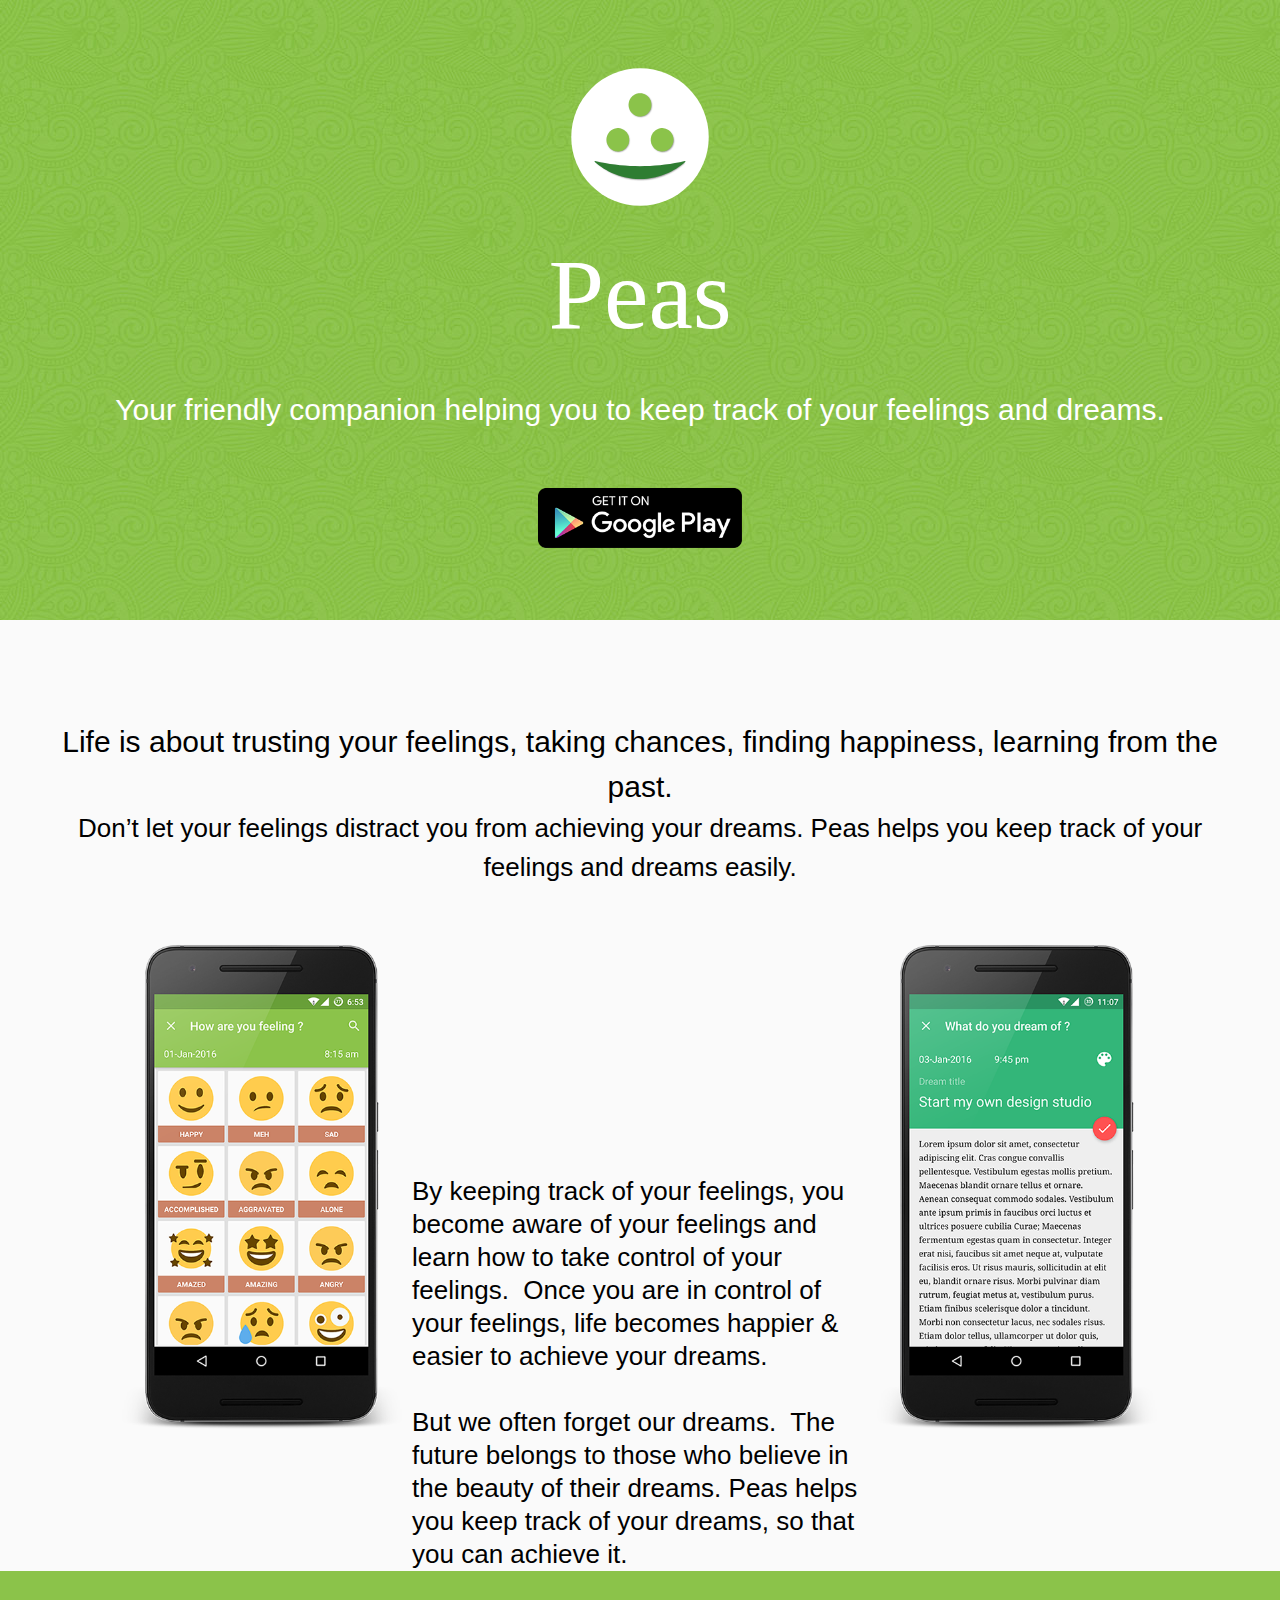
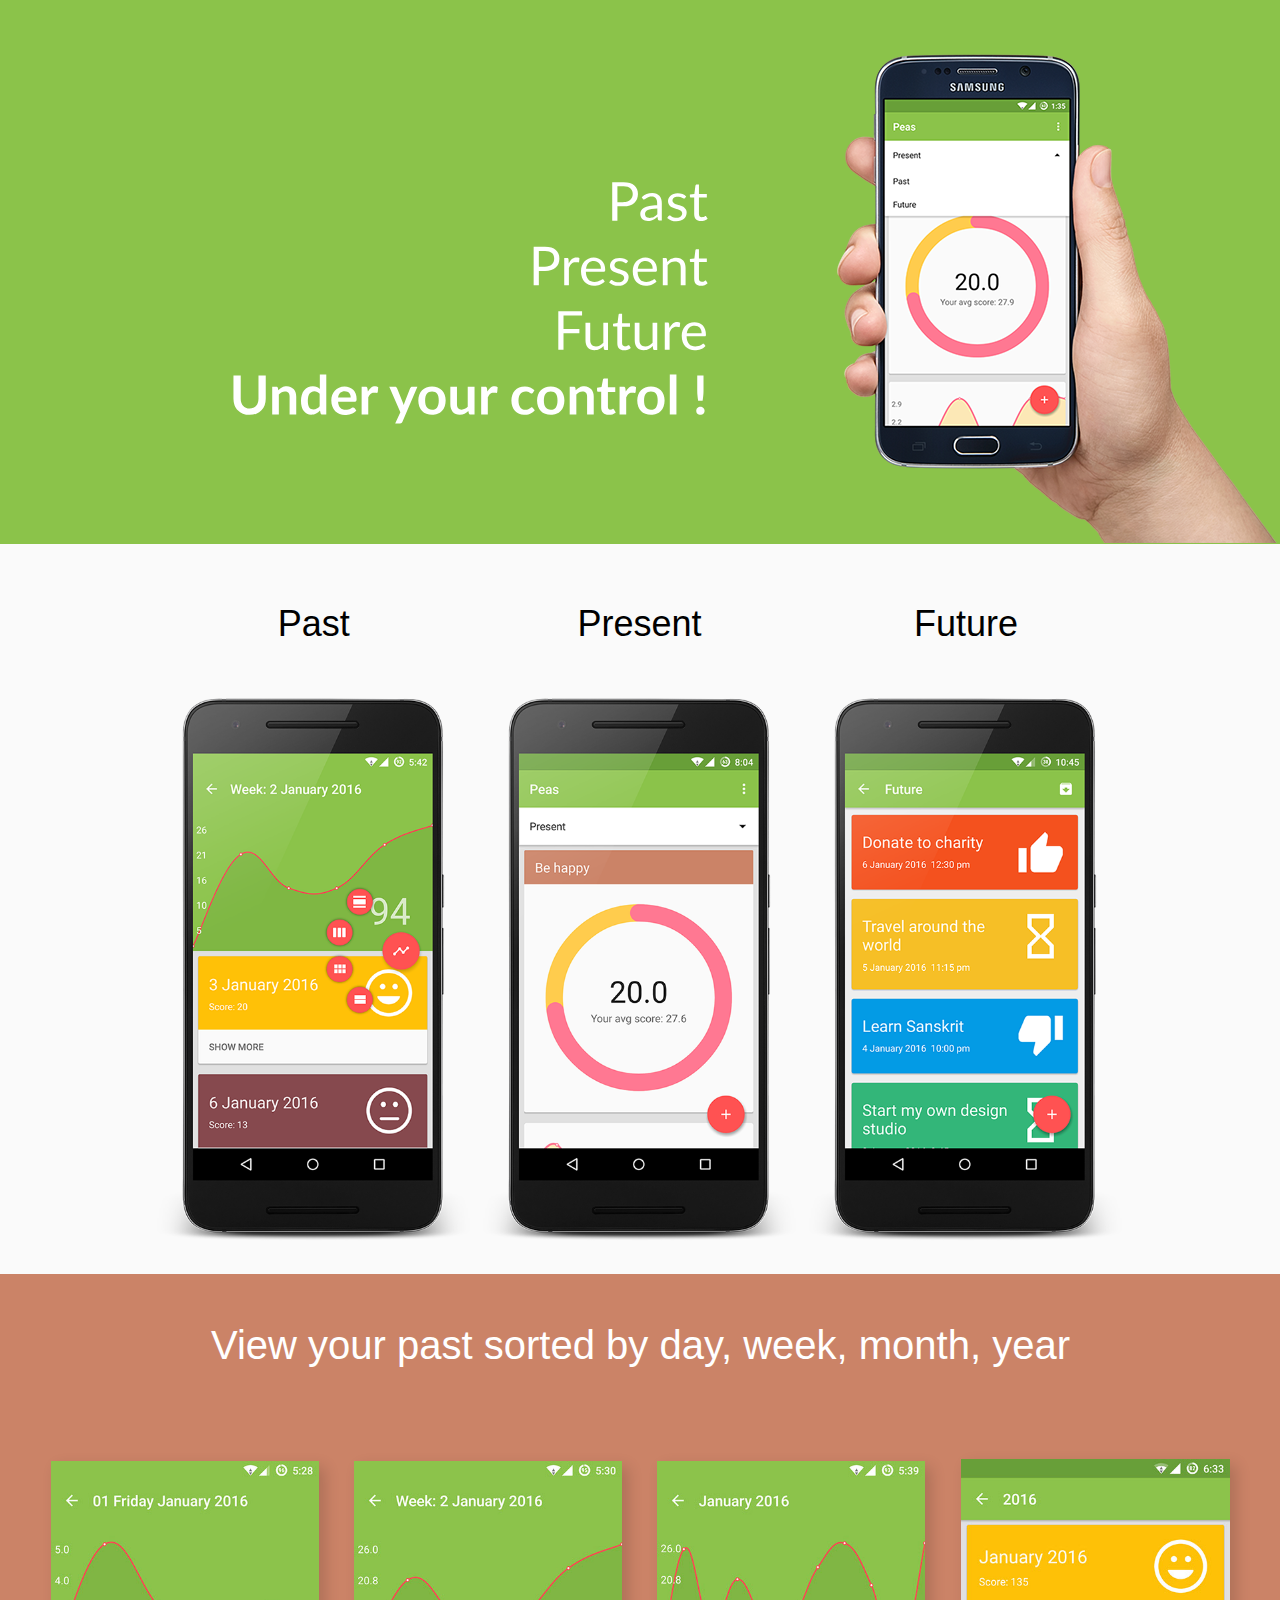
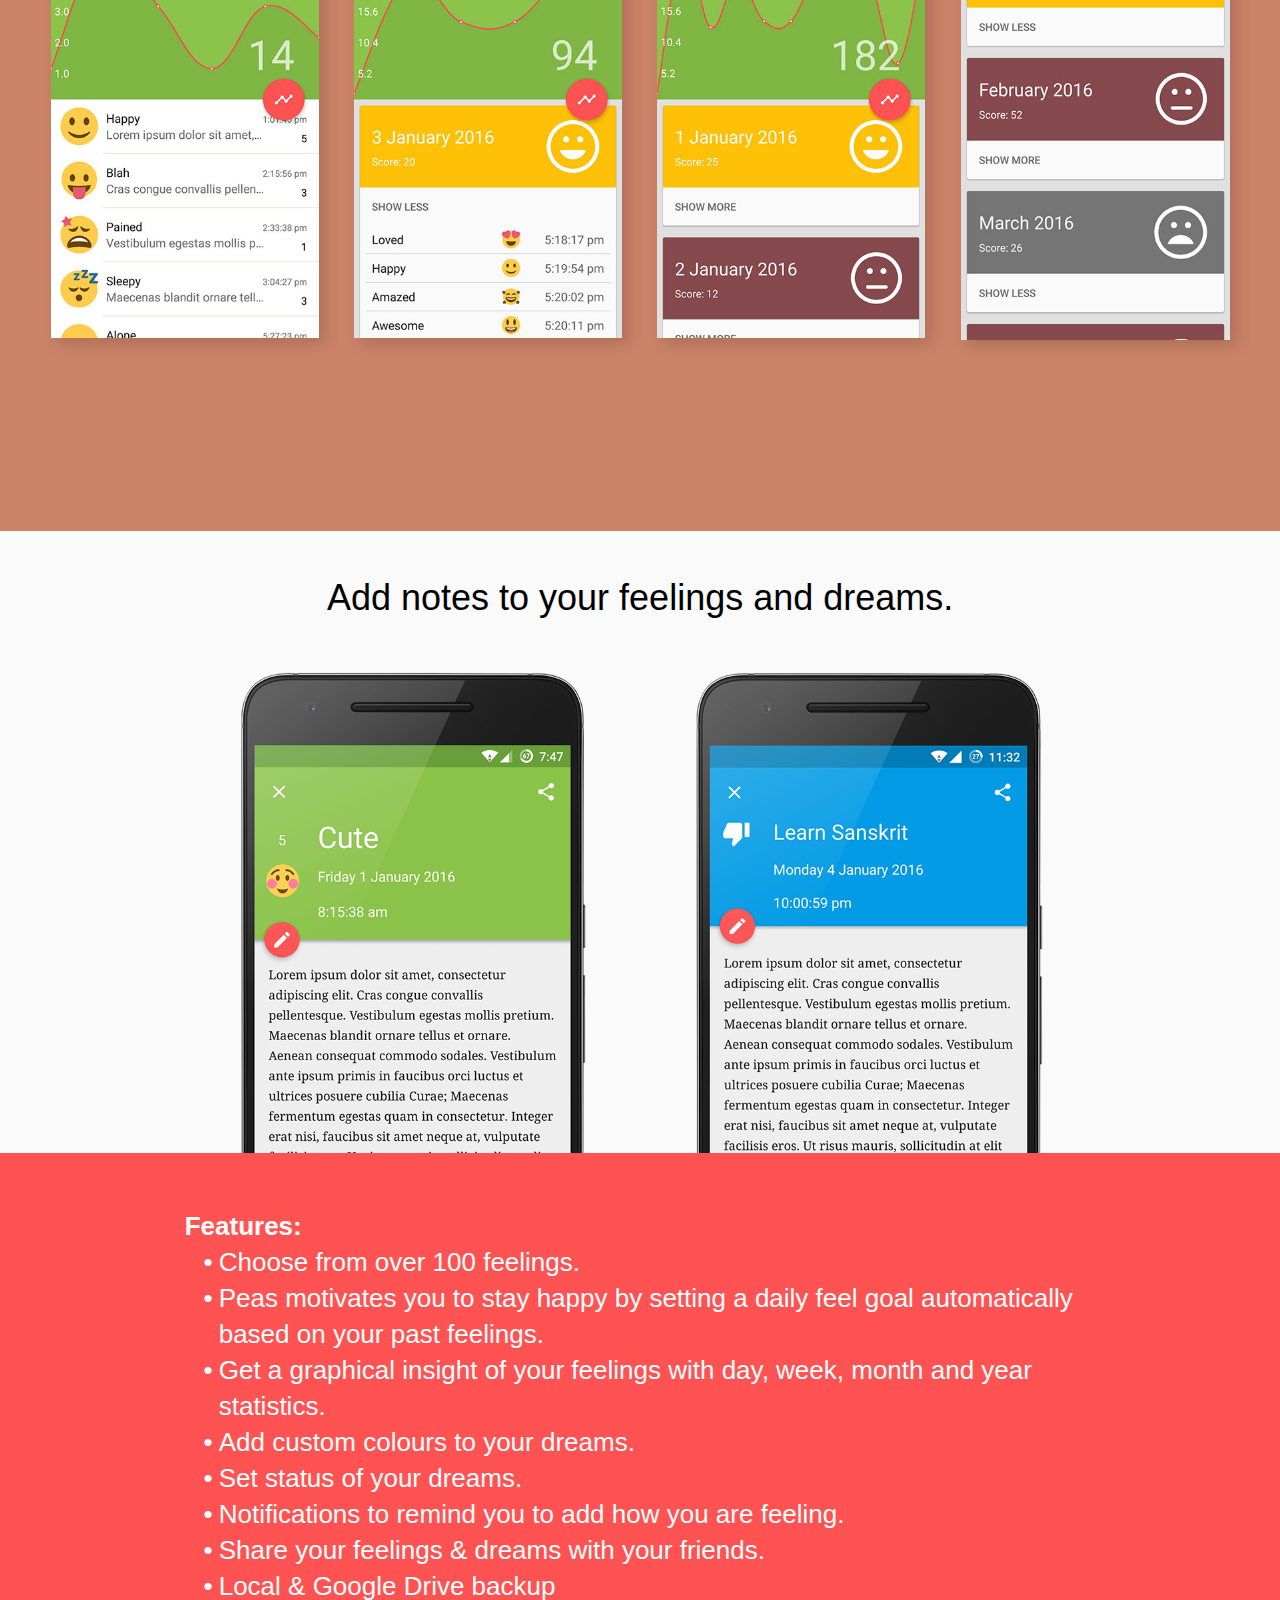
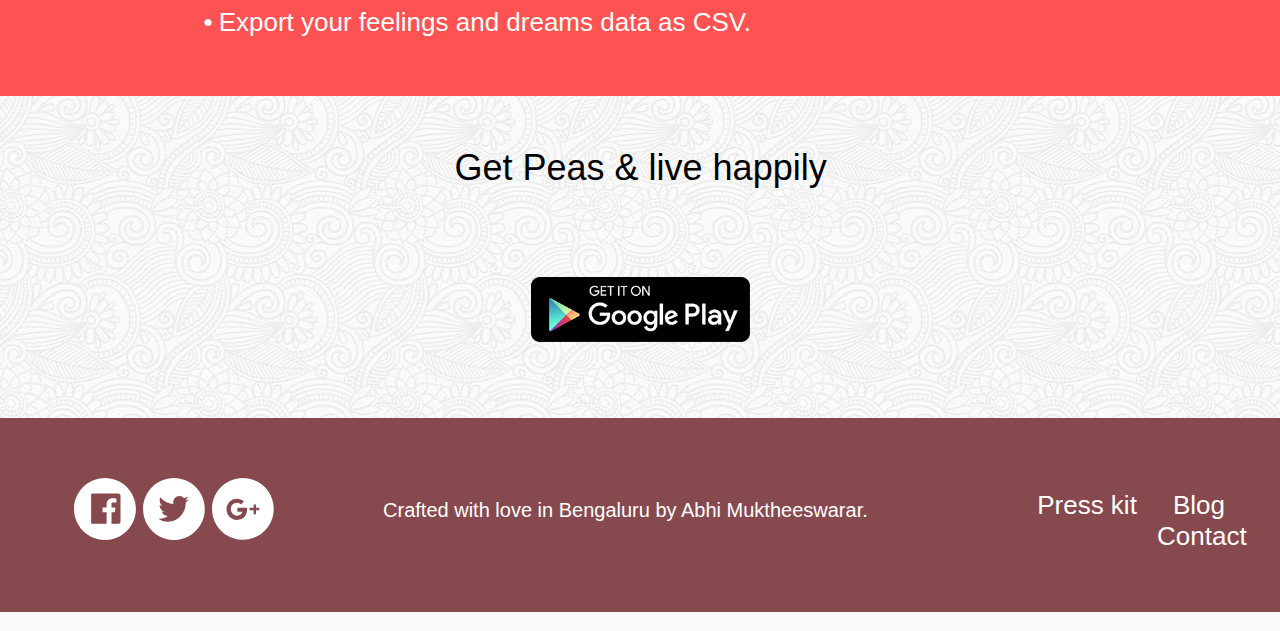
==== commit ccd4566a: "sixth" ====
--- a/index.html
+++ b/index.html
@@ -10,6 +10,7 @@
   <meta name="description" content="Peas home page"/>
   <meta name="keywords" content="peas, android, feel, feeling, dream, dreaming, track, tracker"/>
   <meta name="generator" content="2015.1.0.342"/>
+  <link rel="shortcut icon" href="images/favicon.ico?380844437"/>
   <title>Peas</title>
   <meta name="viewport" content="width=device-width, initial-scale=1.0"/>
   <!-- CSS -->
@@ -31,9 +32,7 @@
   <script type="text/javascript">
    document.write('\x3Cscript src="' + (document.location.protocol == 'https:' ? 'https:' : 'http:') + '//webfonts.creativecloud.com/lato:n4,n7:default;merienda-one:n4:default;montserrat:n4:default.js" type="text/javascript">\x3C/script>');
 </script>
-    <!--custom head HTML-->
-  Peas
- </head>
+   </head>
  <body>
 
   <div class="breakpoint active" id="bp_infinity" data-min-width="1491"><!-- responsive breakpoint node -->
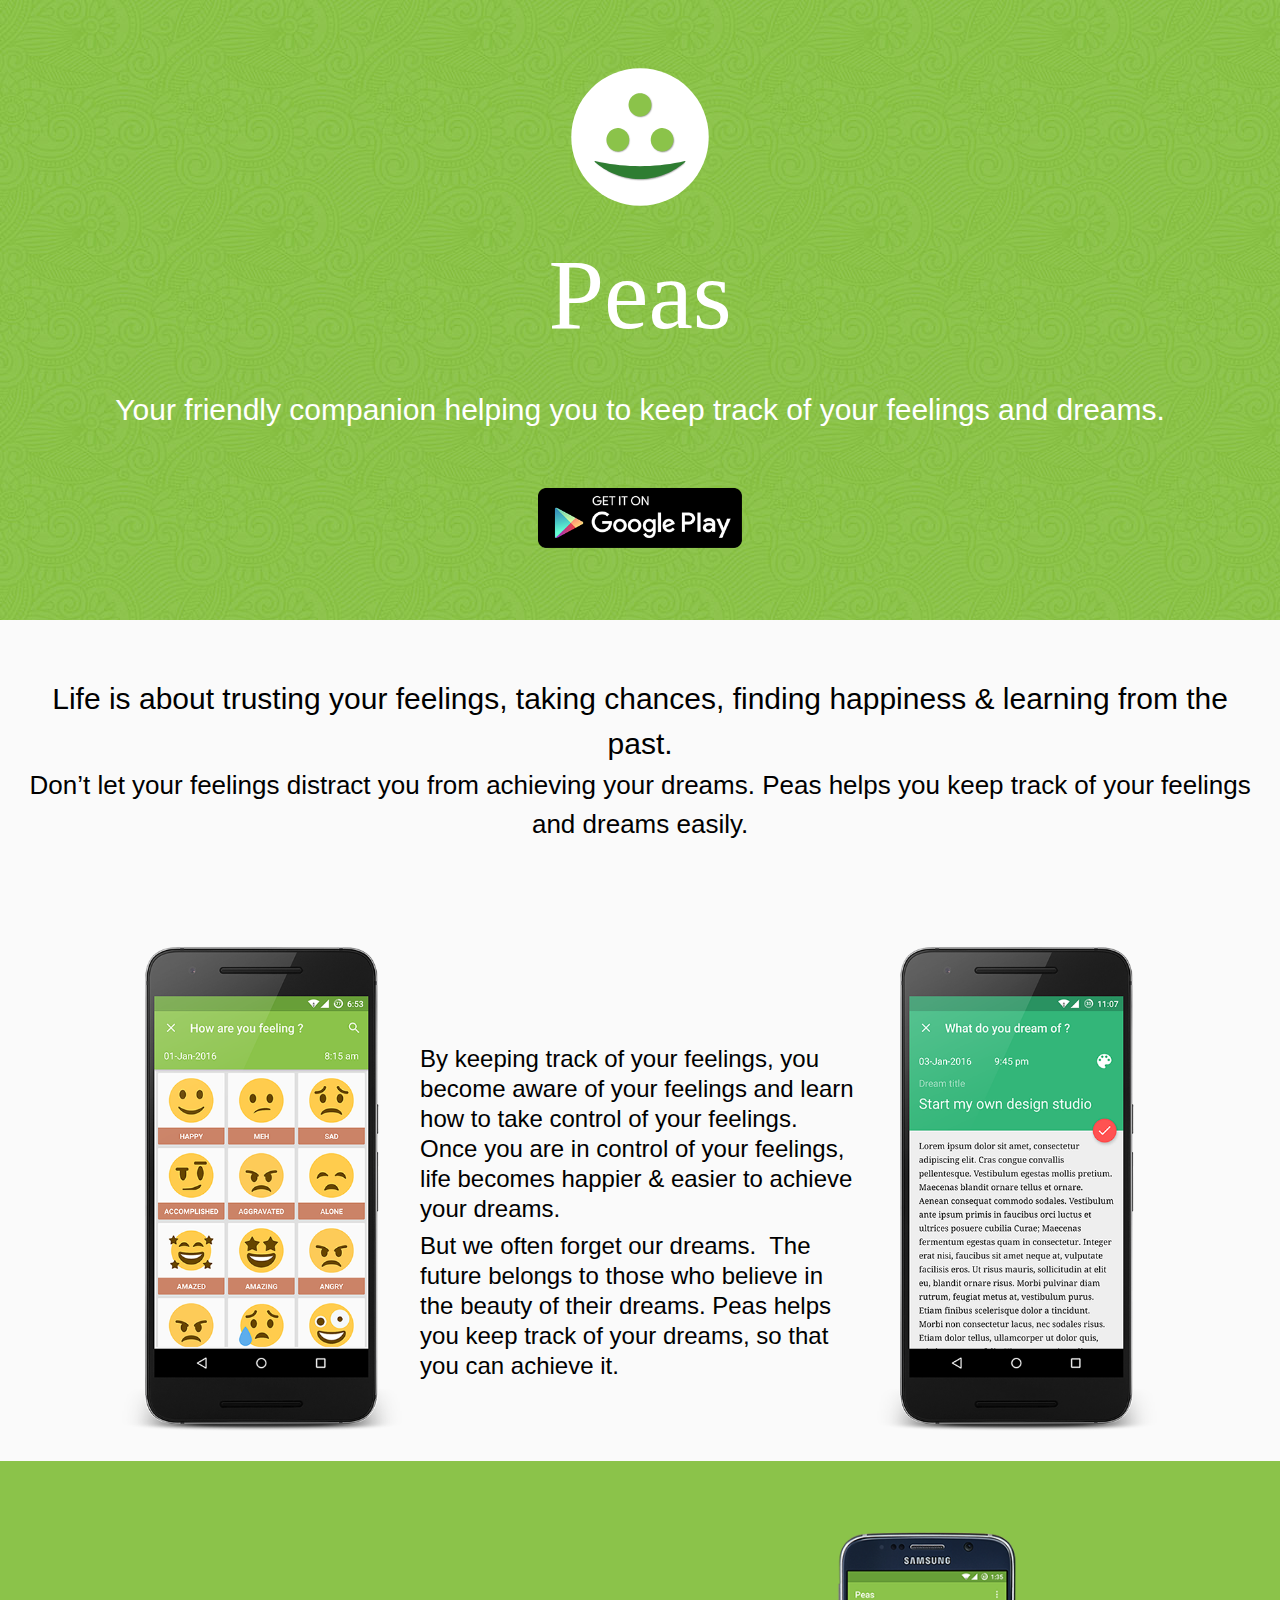
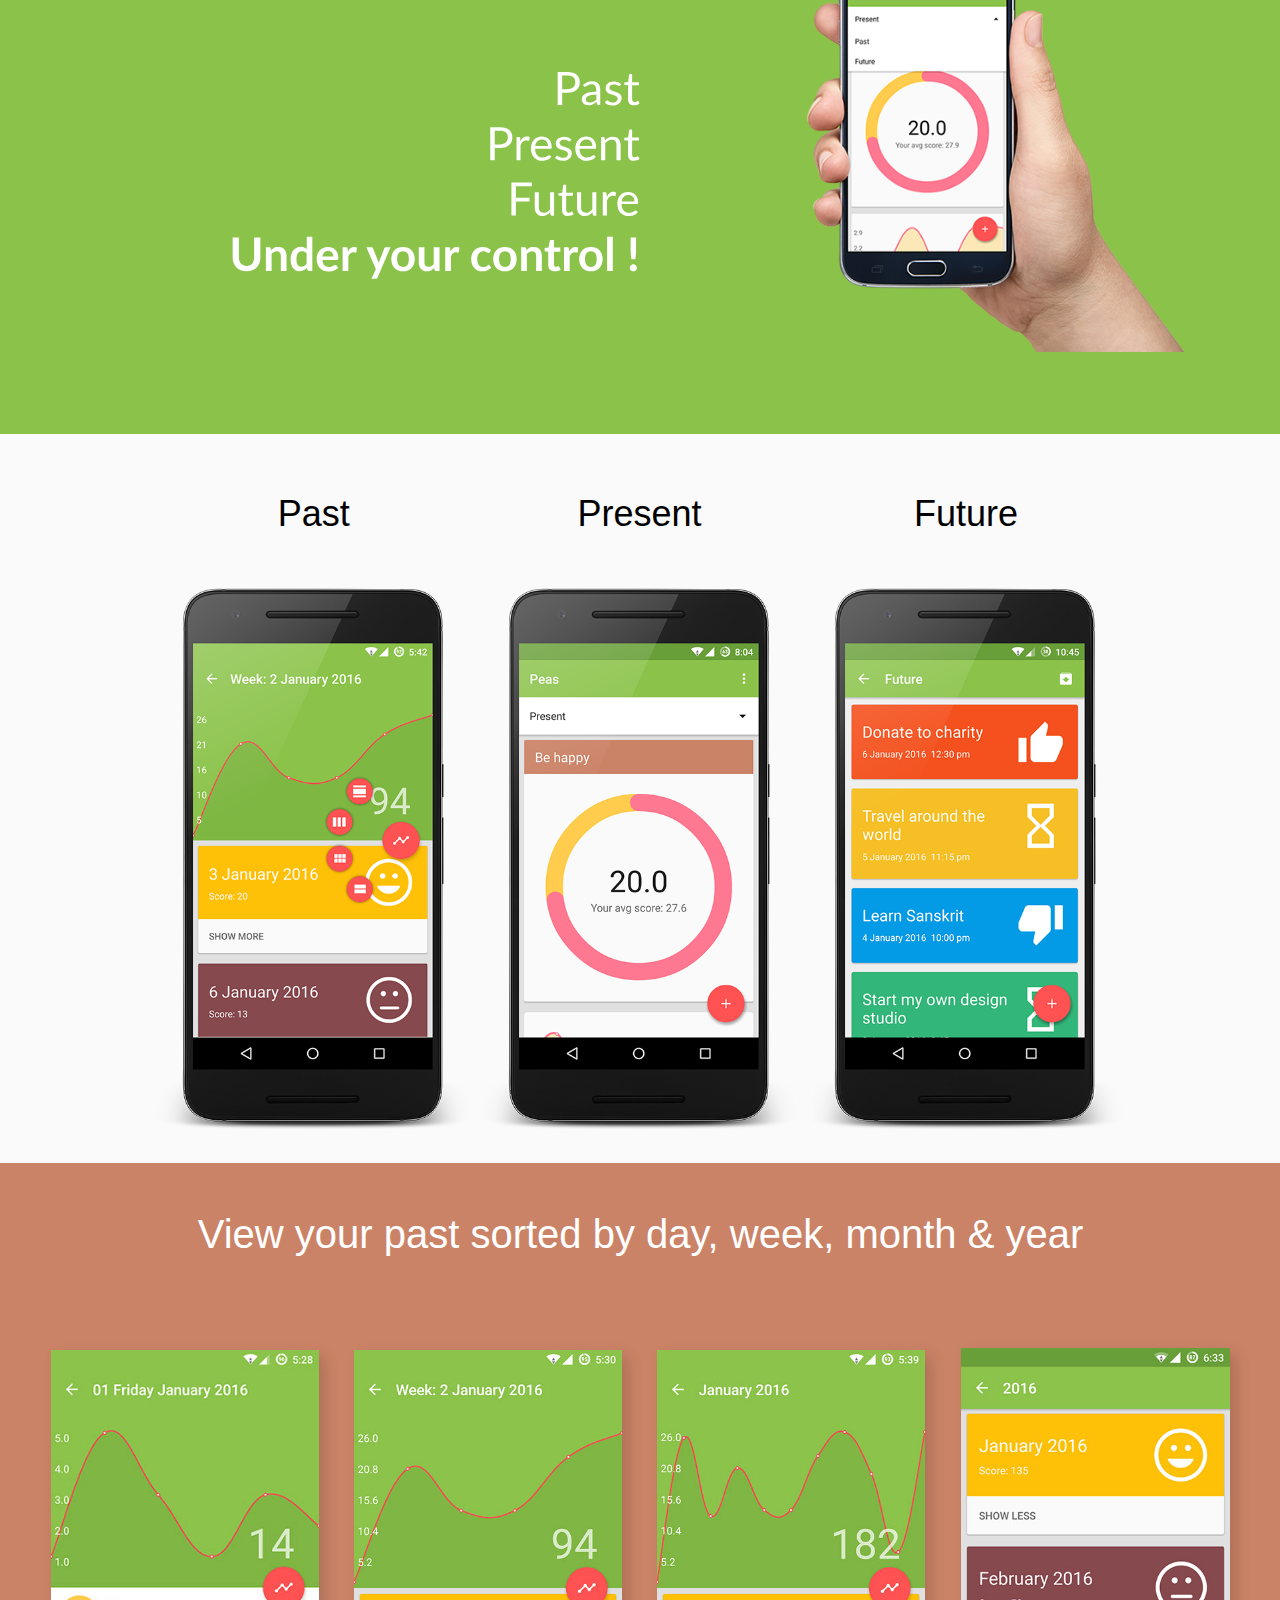
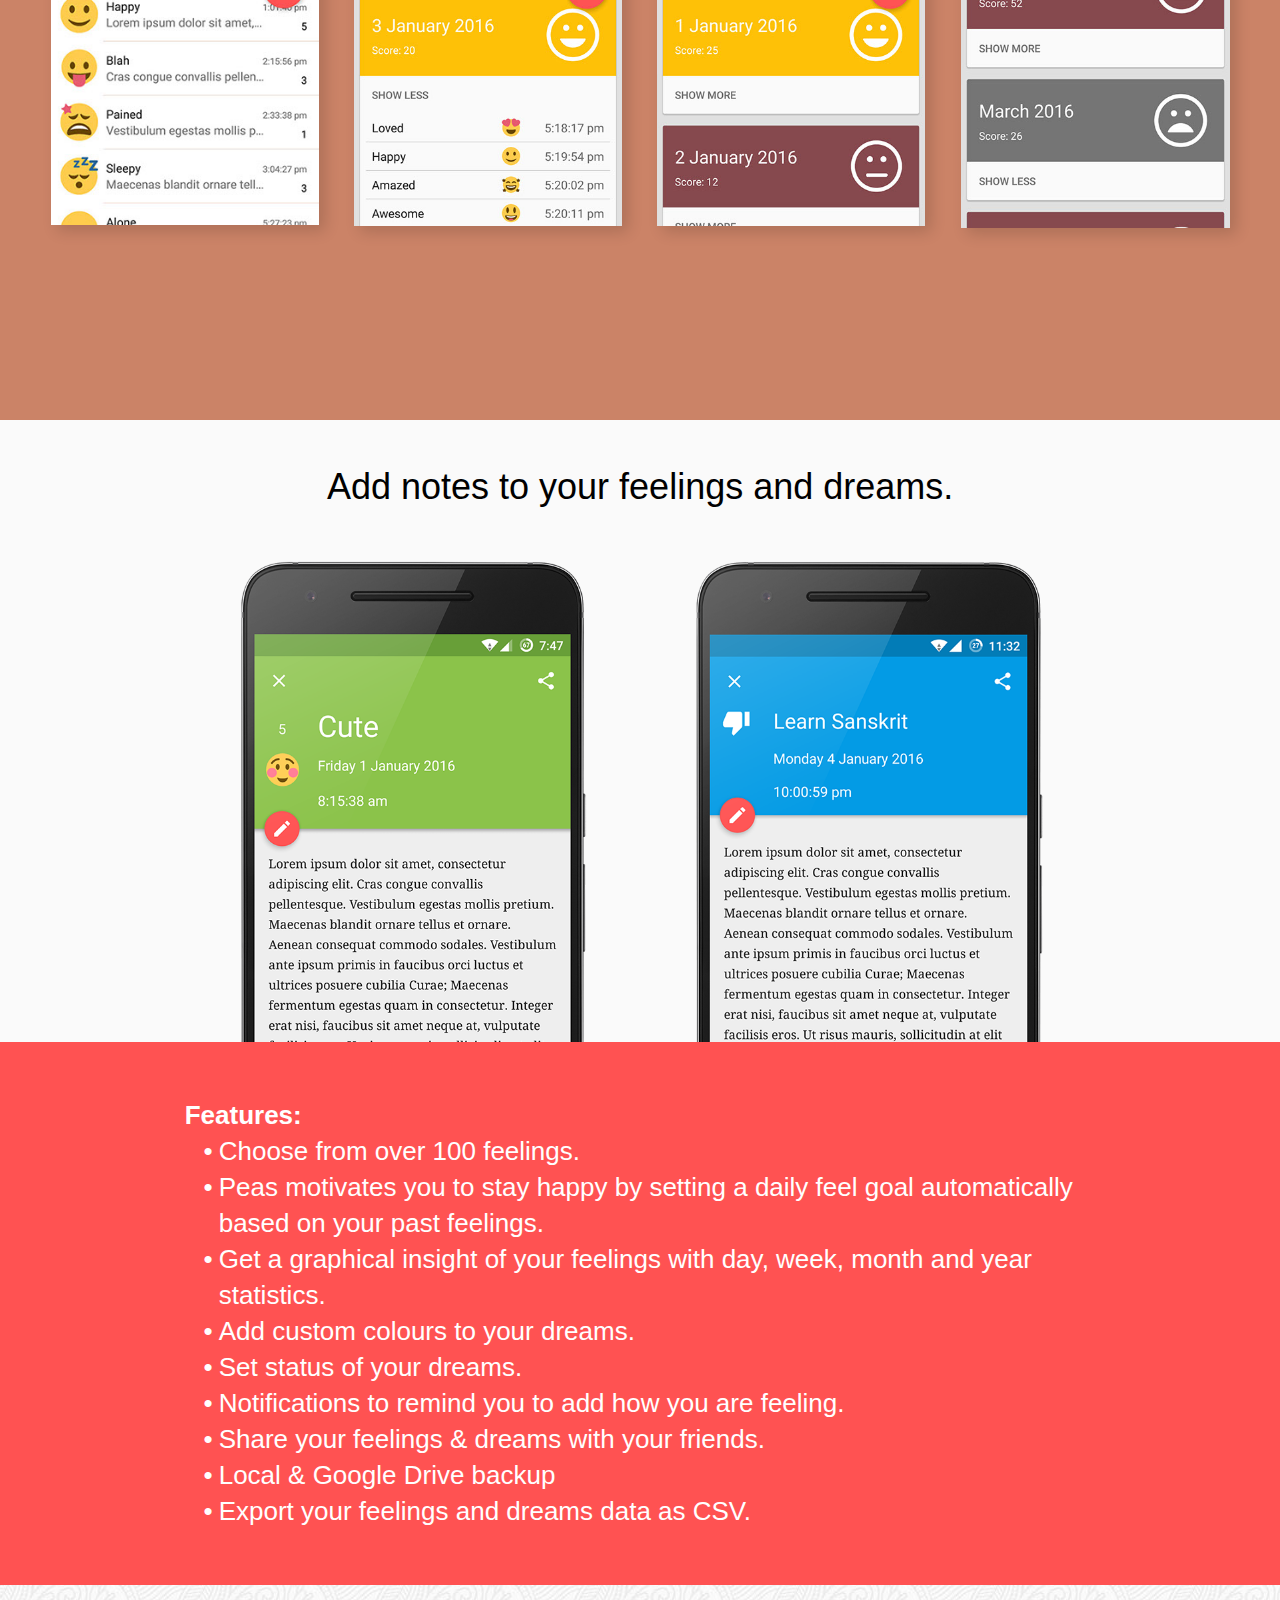
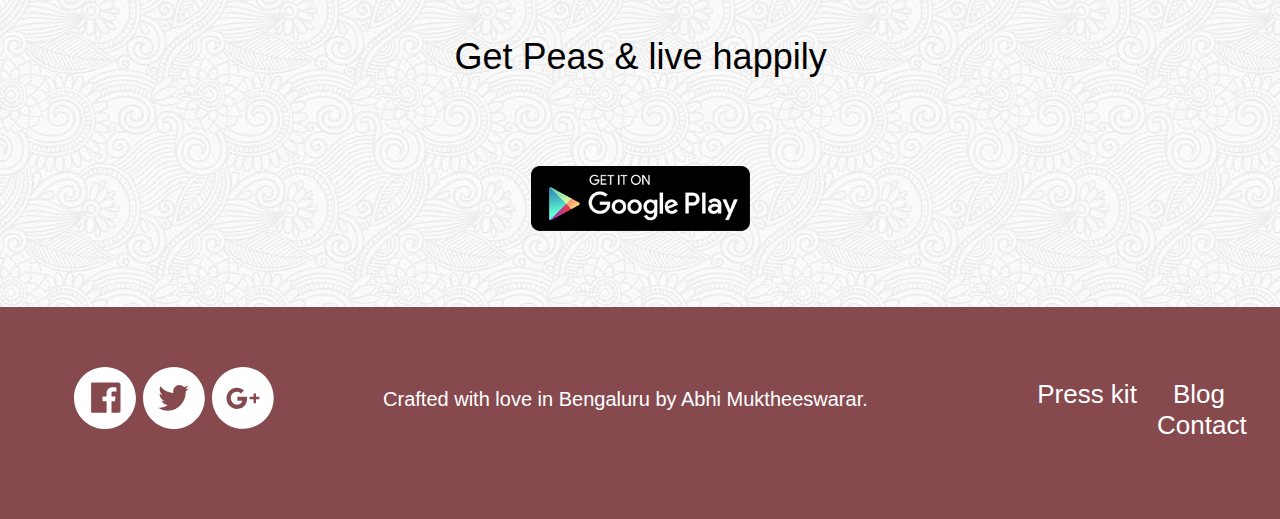
==== commit b3da27e1: "tenth" ====
--- a/index.html
+++ b/index.html
@@ -3,7 +3,7 @@
  <head>
 
   <script type="text/javascript">
-   if(typeof Muse == "undefined") window.Muse = {}; window.Muse.assets = {"required":["jquery-1.8.3.min.js", "museutils.js", "jquery.watch.js", "jquery.museresponsive.js", "index.css"], "outOfDate":[]};
+   if(typeof Muse == "undefined") window.Muse = {}; window.Muse.assets = {"required":["jquery-1.8.3.min.js", "museutils.js", "jquery.watch.js", "webpro.js", "musewpslideshow.js", "jquery.museoverlay.js", "touchswipe.js", "jquery.museresponsive.js", "index.css"], "outOfDate":[]};
 </script>
   
   <meta http-equiv="Content-type" content="text/html;charset=UTF-8"/>
@@ -15,13 +15,13 @@
   <meta name="viewport" content="width=device-width, initial-scale=1.0"/>
   <!-- CSS -->
   <link rel="stylesheet" type="text/css" href="css/site_global.css?4224675566"/>
-  <link rel="stylesheet" type="text/css" href="css/master_a-master.css?2956567"/>
-  <link rel="stylesheet" type="text/css" href="css/index.css?3821801966" id="pagesheet"/>
+  <link rel="stylesheet" type="text/css" href="css/master_a-master.css?133532168"/>
+  <link rel="stylesheet" type="text/css" href="css/index.css?3958664739" id="pagesheet"/>
   <!-- IE-only CSS -->
   <!--[if lt IE 9]>
   <link rel="stylesheet" type="text/css" href="css/iefonts_index.css?321525473"/>
-  <link rel="stylesheet" type="text/css" href="css/nomq_preview_master_a-master.css?3947596526"/>
-  <link rel="stylesheet" type="text/css" href="css/nomq_index.css?4216722416" id="nomq_pagesheet"/>
+  <link rel="stylesheet" type="text/css" href="css/nomq_preview_master_a-master.css?4244313954"/>
+  <link rel="stylesheet" type="text/css" href="css/nomq_index.css?4265310099" id="nomq_pagesheet"/>
   <![endif]-->
   <!-- Other scripts -->
   <script type="text/javascript">
@@ -32,7 +32,9 @@
   <script type="text/javascript">
    document.write('\x3Cscript src="' + (document.location.protocol == 'https:' ? 'https:' : 'http:') + '//webfonts.creativecloud.com/lato:n4,n7:default;merienda-one:n4:default;montserrat:n4:default.js" type="text/javascript">\x3C/script>');
 </script>
-   </head>
+    <!--custom head HTML-->
+  <meta name="viewport" content="width=device-width, initial-scale=1.0, maximum-scale=1.0, user-scalable=0">
+ </head>
  <body>
 
   <div class="breakpoint active" id="bp_infinity" data-min-width="1491"><!-- responsive breakpoint node -->
@@ -44,64 +46,71 @@
        <img class="svg temp_no_img_src" id="u110" data-orig-src="images/peas_5_round-copy.svg" width="150" height="150" alt="" data-mu-svgfallback="images/peas_5_round%20copy_poster_.png" src="images/blank.gif"/>
       </div>
       <div class="clearfix colelem shared_content" id="u121-4" data-content-guid="u121-4_content"><!-- content -->
-       <p>Peas</p>
+       <p id="u121-2">Peas</p>
       </div>
       <div class="clearfix colelem shared_content" id="u126-4" data-content-guid="u126-4_content"><!-- content -->
-       <p>Your friendly companion helping you to keep track of your feelings and dreams.</p>
+       <p id="u126-2">Your friendly companion helping you to keep track of your feelings and dreams.</p>
       </div>
       <a class="nonblock nontext clip_frame colelem shared_content" id="u129" href="https://play.google.com/store/apps/details?id=com.aumva.peas" target="_blank" data-content-guid="u129_content"><!-- image --><img class="block temp_no_img_src" id="u129_img" data-orig-src="images/google-play-badge.png" alt="" width="204" height="60" src="images/blank.gif"/></a>
      </div>
     </div>
     <div class="clearfix colelem shared_content" id="u158-6" data-content-guid="u158-6_content"><!-- content -->
-     <p id="u158-2">Life is about trusting your feelings, taking chances, finding happiness, learning from the past.</p>
+     <p id="u158-2">Life is about trusting your feelings, taking chances, finding happiness &amp; learning from the past.</p>
      <p id="u158-4">Don’t let your feelings distract you from achieving your dreams. Peas helps you keep track of your feelings and dreams easily.</p>
     </div>
     <div class="clearfix colelem" id="pu304"><!-- group -->
      <div class="clip_frame grpelem" id="u304"><!-- image -->
       <img class="block temp_no_img_src" id="u304_img" data-orig-src="images/peas_wo_muse_3.png" alt="" data-image-width="463" data-image-height="827" src="images/blank.gif"/>
      </div>
-     <div class="clearfix grpelem shared_content" id="u314-7" data-content-guid="u314-7_content"><!-- content -->
-      <p>By keeping track of your feelings, you become aware of your feelings and learn how to take control of your feelings.&nbsp; Once you are in control of your feelings, life becomes happier &amp; easier to achieve your dreams.</p>
-      <p>&nbsp;</p>
-      <p>But we often forget our dreams.&nbsp; The future belongs to those who believe in the beauty of their dreams. Peas helps you keep track of your dreams, so that you can achieve it.</p>
+     <div class="clearfix grpelem shared_content" id="pu3616-4" data-content-guid="pu3616-4_content"><!-- column -->
+      <div class="clearfix colelem shared_content" id="u3616-4" data-content-guid="u3616-4_content"><!-- content -->
+       <p id="u3616-2">By keeping track of your feelings, you become aware of your feelings and learn how to take control of your feelings.&nbsp; Once you are in control of your feelings, life becomes happier &amp; easier to achieve your dreams.</p>
+      </div>
+      <div class="clearfix colelem shared_content" id="u314-4" data-content-guid="u314-4_content"><!-- content -->
+       <p id="u314-2">But we often forget our dreams.&nbsp; The future belongs to those who believe in the beauty of their dreams. Peas helps you keep track of your dreams, so that you can achieve it.</p>
+      </div>
      </div>
      <div class="clip_frame grpelem" id="u317"><!-- image -->
       <img class="block temp_no_img_src" id="u317_img" data-orig-src="images/peas_wo_muse_4.png" alt="" data-image-width="463" data-image-height="827" src="images/blank.gif"/>
      </div>
     </div>
-    <div class="clearfix colelem" id="u560"><!-- group -->
+    <div class="clearfix colelem" id="pu560"><!-- group -->
+     <div class="browser_width grpelem" id="u560-bw">
+      <div id="u560"><!-- group -->
+       <div class="clearfix" id="u560_align_to_page">
+        <div class="clip_frame grpelem" id="u1095"><!-- svg -->
+         <img class="svg temp_no_img_src" id="u1091" data-orig-src="images/untitled-1-copy-02.svg" width="620" height="315" alt="" data-mu-svgfallback="images/untitled-1%20copy-02_poster_.png" src="images/blank.gif"/>
+        </div>
+       </div>
+      </div>
+     </div>
      <div class="clip_frame grpelem" id="u340"><!-- image -->
-      <img class="block temp_no_img_src" id="u340_img" data-orig-src="images/s6_3.png" alt="" width="973" height="730" src="images/blank.gif"/>
-     </div>
-     <div class="clip_frame grpelem" id="u1095"><!-- svg -->
-      <img class="svg temp_no_img_src" id="u1091" data-orig-src="images/untitled-1-copy-02.svg" width="620" height="315" alt="" data-mu-svgfallback="images/untitled-1%20copy-02_poster_.png" src="images/blank.gif"/>
-     </div>
-    </div>
-    <div class="clearfix colelem" id="ppu378"><!-- group -->
-     <div class="clearfix grpelem" id="pu378"><!-- group -->
-      <div class="clip_frame grpelem" id="u378"><!-- image -->
-       <img class="block temp_no_img_src" id="u378_img" data-orig-src="images/peas_wo_3.png" alt="" data-image-width="518" data-image-height="926" src="images/blank.gif"/>
-      </div>
-      <div class="clearfix grpelem shared_content" id="u411-4" data-content-guid="u411-4_content"><!-- content -->
-       <p>Present</p>
-      </div>
-     </div>
-     <div class="clip_frame grpelem" id="u388"><!-- image -->
-      <img class="block temp_no_img_src" id="u388_img" data-orig-src="images/peas_wo_5.png" alt="" data-image-width="518" data-image-height="926" src="images/blank.gif"/>
-     </div>
-     <div class="clip_frame grpelem" id="u398"><!-- image -->
-      <img class="block temp_no_img_src" id="u398_img" data-orig-src="images/peas_wo_11.png" alt="" data-image-width="518" data-image-height="926" src="images/blank.gif"/>
-     </div>
+      <img class="block temp_no_img_src" id="u340_img" data-orig-src="images/s6_3.png" alt="" width="976" height="732" src="images/blank.gif"/>
+     </div>
+    </div>
+    <div class="clearfix colelem" id="pu408-4"><!-- group -->
      <div class="clearfix grpelem shared_content" id="u408-4" data-content-guid="u408-4_content"><!-- content -->
       <p>Past</p>
      </div>
+     <div class="clip_frame grpelem" id="u388"><!-- image -->
+      <img class="block temp_no_img_src" id="u388_img" data-orig-src="images/peas_wo_5.png" alt="" data-image-width="519" data-image-height="926" src="images/blank.gif"/>
+     </div>
+     <div class="clearfix grpelem shared_content" id="u411-4" data-content-guid="u411-4_content"><!-- content -->
+      <p>Present</p>
+     </div>
+     <div class="clip_frame grpelem" id="u378"><!-- image -->
+      <img class="block temp_no_img_src" id="u378_img" data-orig-src="images/peas_wo_3.png" alt="" data-image-width="519" data-image-height="926" src="images/blank.gif"/>
+     </div>
      <div class="clearfix grpelem shared_content" id="u414-4" data-content-guid="u414-4_content"><!-- content -->
       <p>Future</p>
      </div>
+     <div class="clip_frame grpelem" id="u398"><!-- image -->
+      <img class="block temp_no_img_src" id="u398_img" data-orig-src="images/peas_wo_11.png" alt="" data-image-width="519" data-image-height="926" src="images/blank.gif"/>
+     </div>
     </div>
     <div class="clearfix colelem" id="u271"><!-- column -->
      <div class="clearfix colelem shared_content" id="u518-4" data-content-guid="u518-4_content"><!-- content -->
-      <p>View your past sorted by day, week, month, year</p>
+      <p id="u518-2">View your past sorted by day, week, month &amp; year</p>
      </div>
      <div class="clearfix colelem" id="pu475"><!-- group -->
       <div class="shadow clip_frame grpelem" id="u475"><!-- image -->
@@ -126,7 +135,7 @@
       <img class="block temp_no_img_src" id="u642_img" data-orig-src="images/peas_wo_muse_6.png" alt="" data-image-width="686" data-image-height="1224" src="images/blank.gif"/>
      </div>
      <div class="clearfix grpelem shared_content" id="u669-4" data-content-guid="u669-4_content"><!-- content -->
-      <p>Add notes to your feelings and dreams.</p>
+      <p id="u669-2">Add notes to your feelings and dreams.</p>
      </div>
      <div class="clearfix grpelem" id="u652"><!-- group -->
       <div class="clearfix grpelem shared_content" id="u544-23" data-content-guid="u544-23_content"><!-- content -->
@@ -147,24 +156,20 @@
     </div>
     <div class="clearfix colelem" id="u672"><!-- column -->
      <div class="clearfix colelem shared_content" id="u776-4" data-content-guid="u776-4_content"><!-- content -->
-      <p>Get Peas &amp; live happily</p>
+      <p id="u776-2">Get Peas &amp; live happily</p>
      </div>
      <a class="nonblock nontext clip_frame colelem" id="u802" href="https://play.google.com/store/apps/details?id=com.aumva.peas" target="_blank"><!-- image --><img class="block temp_no_img_src" id="u802_img" data-orig-src="images/google-play-badge.png" alt="" data-image-width="329" data-image-height="97" src="images/blank.gif"/></a>
     </div>
     <div class="verticalspacer shared_content" data-content-guid="page_8_content"></div>
-    <div class="browser_width colelem" id="u94-bw">
-     <div id="u94"><!-- group -->
-      <div class="clearfix" id="u94_align_to_page">
-       <a class="nonblock nontext clip_frame grpelem" id="u737" href="https://www.facebook.com/peasapp" target="_blank"><!-- svg --><img class="svg temp_no_img_src" id="u733" data-orig-src="images/fb.svg" alt="" data-mu-svgfallback="images/fb_poster_.png" data-image-width="80" data-image-height="80" src="images/blank.gif"/></a>
-       <a class="nonblock nontext clip_frame grpelem" id="u748" href="https://twitter.com/peasapp" target="_blank"><!-- svg --><img class="svg temp_no_img_src" id="u744" data-orig-src="images/twitter.svg" alt="" data-mu-svgfallback="images/twitter_poster_.png" data-image-width="80" data-image-height="80" src="images/blank.gif"/></a>
-       <a class="nonblock nontext clip_frame grpelem" id="u759" href="https://plus.google.com/101689412712195736502" target="_blank"><!-- svg --><img class="svg temp_no_img_src" id="u755" data-orig-src="images/g-.svg" alt="" data-mu-svgfallback="images/g-_poster_.png" data-image-width="80" data-image-height="80" src="images/blank.gif"/></a>
-       <div class="Normal clearfix grpelem shared_content" id="u782-7" data-content-guid="u782-7_content"><!-- content -->
-        <p>Crafted with love in Bengaluru by <a class="nonblock" href="https://about.me/abhimuktheeswarar" target="_blank"><span id="u782-2">Abhi Muktheeswarar</span></a>.</p>
-       </div>
-       <div class="Normal clearfix grpelem shared_content" id="u766-11" data-content-guid="u766-11_content"><!-- content -->
-        <p><a class="nonblock" href="https://drive.google.com/open?id=0B6iScDNAmSknUUpJUmFjZG5udXc" target="_blank">Press kit</a>&nbsp;&nbsp;&nbsp;&nbsp; <a class="nonblock" href="peas---blog.html">Blog</a>&nbsp;&nbsp;&nbsp; <a class="nonblock" href="peas---contact.html"><span id="u766-7">Contact</span></a></p>
-       </div>
-      </div>
+    <div class="clearfix colelem" id="u94"><!-- group -->
+     <a class="nonblock nontext clip_frame grpelem" id="u737" href="https://www.facebook.com/peasapp" target="_blank"><!-- svg --><img class="svg temp_no_img_src" id="u733" data-orig-src="images/fb.svg" alt="" data-mu-svgfallback="images/fb_poster_.png" data-image-width="80" data-image-height="80" src="images/blank.gif"/></a>
+     <a class="nonblock nontext clip_frame grpelem" id="u748" href="https://twitter.com/peasapp" target="_blank"><!-- svg --><img class="svg temp_no_img_src" id="u744" data-orig-src="images/twitter.svg" alt="" data-mu-svgfallback="images/twitter_poster_.png" data-image-width="80" data-image-height="80" src="images/blank.gif"/></a>
+     <a class="nonblock nontext clip_frame grpelem" id="u759" href="https://plus.google.com/101689412712195736502" target="_blank"><!-- svg --><img class="svg temp_no_img_src" id="u755" data-orig-src="images/g-.svg" alt="" data-mu-svgfallback="images/g-_poster_.png" data-image-width="80" data-image-height="80" src="images/blank.gif"/></a>
+     <div class="Normal clearfix grpelem shared_content" id="u782-7" data-content-guid="u782-7_content"><!-- content -->
+      <p id="u782-5">Crafted with love in Bengaluru by <a class="nonblock" href="https://about.me/abhimuktheeswarar" target="_blank"><span id="u782-2">Abhi Muktheeswarar</span></a>.</p>
+     </div>
+     <div class="Normal clearfix grpelem shared_content" id="u766-11" data-content-guid="u766-11_content"><!-- content -->
+      <p id="u766-9"><a class="nonblock" href="https://drive.google.com/open?id=0B6iScDNAmSknUUpJUmFjZG5udXc" target="_blank"><span id="u766">Press kit</span></a>&nbsp;&nbsp;&nbsp;&nbsp; <a class="nonblock" href="peas---blog.html">Blog</a>&nbsp;&nbsp;&nbsp; <a class="nonblock" href="peas---contact.html"><span id="u766-7">Contact</span></a></p>
      </div>
     </div>
    </div>
@@ -186,22 +191,24 @@
      <div class="clip_frame grpelem temp_no_id" data-orig-id="u304"><!-- image -->
       <img class="block temp_no_id temp_no_img_src" data-orig-src="images/peas_wo_muse_3.png" alt="" data-image-width="359" data-image-height="642" data-orig-id="u304_img" src="images/blank.gif"/>
      </div>
-     <div class="clearfix grpelem placeholder" data-placeholder-for="u314-7_content"><!-- placeholder node --></div>
+     <div class="clearfix grpelem placeholder" data-placeholder-for="pu3616-4_content"><!-- placeholder node --></div>
      <div class="clip_frame grpelem temp_no_id" data-orig-id="u317"><!-- image -->
       <img class="block temp_no_id temp_no_img_src" data-orig-src="images/peas_wo_muse_4.png" alt="" data-image-width="359" data-image-height="642" data-orig-id="u317_img" src="images/blank.gif"/>
      </div>
     </div>
-    <div class="clearfix colelem" id="pu560"><!-- group -->
-     <div class="grpelem temp_no_id" data-orig-id="u560"><!-- simple frame --></div>
+    <div class="clearfix colelem temp_no_id" data-orig-id="pu560"><!-- group -->
+     <div class="browser_width grpelem temp_no_id" data-orig-id="u560-bw">
+      <div class="temp_no_id" data-orig-id="u560"><!-- simple frame --></div>
+     </div>
      <div class="clip_frame grpelem temp_no_id" data-orig-id="u340"><!-- image -->
-      <img class="block temp_no_id temp_no_img_src" data-orig-src="images/s6_3764x574.png" alt="" width="764" height="573" data-orig-id="u340_img" src="images/blank.gif"/>
+      <img class="block temp_no_id temp_no_img_src" data-orig-src="images/s6_3764x574.png" alt="" data-image-width="764" data-image-height="573" data-orig-id="u340_img" src="images/blank.gif"/>
      </div>
      <div class="clip_frame grpelem temp_no_id" data-orig-id="u1095"><!-- svg -->
-      <img class="svg temp_no_id temp_no_img_src" data-orig-src="images/untitled-1-copy-02.svg" width="481" height="244" alt="" data-mu-svgfallback="images/untitled-1%20copy-02_poster_.png" data-orig-id="u1091" src="images/blank.gif"/>
-     </div>
-    </div>
-    <div class="clearfix colelem temp_no_id" data-orig-id="ppu378"><!-- group -->
-     <div class="clearfix grpelem temp_no_id" data-orig-id="pu378"><!-- group -->
+      <img class="svg svg_mar temp_no_id temp_no_img_src" data-orig-src="images/untitled-1-copy-02.svg" alt="" data-mu-svgfallback="images/untitled-1%20copy-02_poster_.png" data-image-width="481" data-image-height="244" data-orig-id="u1091" src="images/blank.gif"/>
+     </div>
+    </div>
+    <div class="clearfix colelem" id="ppu378"><!-- group -->
+     <div class="clearfix grpelem" id="pu378"><!-- group -->
       <div class="clip_frame grpelem temp_no_id" data-orig-id="u378"><!-- image -->
        <img class="block temp_no_id temp_no_img_src" data-orig-src="images/peas_wo_3.png" alt="" data-image-width="402" data-image-height="719" data-orig-id="u378_img" src="images/blank.gif"/>
       </div>
@@ -222,7 +229,7 @@
        <div class="clearfix colelem placeholder" data-placeholder-for="u518-4_content"><!-- placeholder node --></div>
        <div class="clearfix colelem temp_no_id" data-orig-id="pu475"><!-- group -->
         <div class="shadow clip_frame grpelem temp_no_id" data-orig-id="u475"><!-- image -->
-         <img class="block temp_no_id temp_no_img_src" data-orig-src="images/past_day_5.jpg" alt="" data-image-width="312" data-image-height="555" data-orig-id="u475_img" src="images/blank.gif"/>
+         <img class="block temp_no_id temp_no_img_src" data-orig-src="images/past_day_5313x556.jpg" alt="" data-image-width="312" data-image-height="555" data-orig-id="u475_img" src="images/blank.gif"/>
         </div>
         <div class="shadow clip_frame grpelem temp_no_id" data-orig-id="u485"><!-- image -->
          <img class="block temp_no_id temp_no_img_src" data-orig-src="images/past_week_4.jpg" alt="" data-image-width="312" data-image-height="556" data-orig-id="u485_img" src="images/blank.gif"/>
@@ -262,9 +269,9 @@
      </div>
     </div>
     <div class="verticalspacer placeholder" data-placeholder-for="page_8_content"><!-- placeholder node --></div>
-    <div class="browser_width colelem temp_no_id" data-orig-id="u94-bw">
+    <div class="browser_width colelem" id="u94-bw">
      <div class="temp_no_id" data-orig-id="u94"><!-- group -->
-      <div class="clearfix temp_no_id" data-orig-id="u94_align_to_page">
+      <div class="clearfix" id="u94_align_to_page">
        <a class="nonblock nontext clip_frame grpelem temp_no_id" href="https://www.facebook.com/peasapp" target="_blank" data-orig-id="u737"><!-- svg --><img class="svg temp_no_id temp_no_img_src" data-orig-src="images/fb.svg" width="62" height="62" alt="" data-mu-svgfallback="images/fb_poster_.png" data-orig-id="u733" src="images/blank.gif"/></a>
        <a class="nonblock nontext clip_frame grpelem temp_no_id" href="https://twitter.com/peasapp" target="_blank" data-orig-id="u748"><!-- svg --><img class="svg temp_no_id temp_no_img_src" data-orig-src="images/twitter.svg" width="62" height="62" alt="" data-mu-svgfallback="images/twitter_poster_.png" data-orig-id="u744" src="images/blank.gif"/></a>
        <a class="nonblock nontext clip_frame grpelem temp_no_id" href="https://plus.google.com/101689412712195736502" target="_blank" data-orig-id="u759"><!-- svg --><img class="svg temp_no_id temp_no_img_src" data-orig-src="images/g-.svg" width="62" height="62" alt="" data-mu-svgfallback="images/g-_poster_.png" data-orig-id="u755" src="images/blank.gif"/></a>
@@ -292,14 +299,14 @@
      <div class="clip_frame grpelem temp_no_id" data-orig-id="u304"><!-- image -->
       <img class="block temp_no_id temp_no_img_src" data-orig-src="images/peas_wo_muse_3290x517.png" alt="" data-image-width="289" data-image-height="517" data-orig-id="u304_img" src="images/blank.gif"/>
      </div>
-     <div class="clearfix grpelem placeholder" data-placeholder-for="u314-7_content"><!-- placeholder node --></div>
+     <div class="clearfix grpelem placeholder" data-placeholder-for="pu3616-4_content"><!-- placeholder node --></div>
      <div class="clip_frame grpelem temp_no_id" data-orig-id="u317"><!-- image -->
       <img class="block temp_no_id temp_no_img_src" data-orig-src="images/peas_wo_muse_4290x517.png" alt="" data-image-width="289" data-image-height="517" data-orig-id="u317_img" src="images/blank.gif"/>
      </div>
     </div>
-    <div class="browser_width colelem" id="u560-bw">
+    <div class="browser_width colelem temp_no_id" data-orig-id="u560-bw">
      <div class="temp_no_id" data-orig-id="u560"><!-- group -->
-      <div class="clearfix" id="u560_align_to_page">
+      <div class="clearfix temp_no_id" data-orig-id="u560_align_to_page">
        <div class="clip_frame grpelem temp_no_id" data-orig-id="u1095"><!-- svg -->
         <img class="svg temp_no_id temp_no_img_src" data-orig-src="images/untitled-1-copy-02.svg" width="388" height="197" alt="" data-mu-svgfallback="images/untitled-1%20copy-02_poster_.png" data-orig-id="u1091" src="images/blank.gif"/>
        </div>
@@ -375,9 +382,9 @@
      <div class="temp_no_id" data-orig-id="u94"><!-- column -->
       <div class="clearfix temp_no_id" data-orig-id="u94_align_to_page">
        <div class="clearfix colelem" id="pu737"><!-- group -->
-        <a class="nonblock nontext clip_frame grpelem temp_no_id" href="https://www.facebook.com/peasapp" target="_blank" data-orig-id="u737"><!-- svg --><img class="svg temp_no_id temp_no_img_src" data-orig-src="images/fb.svg" width="50" height="50" alt="" data-mu-svgfallback="images/fb_poster_.png" data-orig-id="u733" src="images/blank.gif"/></a>
-        <a class="nonblock nontext clip_frame grpelem temp_no_id" href="https://twitter.com/peasapp" target="_blank" data-orig-id="u748"><!-- svg --><img class="svg temp_no_id temp_no_img_src" data-orig-src="images/twitter.svg" width="50" height="50" alt="" data-mu-svgfallback="images/twitter_poster_.png" data-orig-id="u744" src="images/blank.gif"/></a>
-        <a class="nonblock nontext clip_frame grpelem temp_no_id" href="https://plus.google.com/101689412712195736502" target="_blank" data-orig-id="u759"><!-- svg --><img class="svg temp_no_id temp_no_img_src" data-orig-src="images/g-.svg" width="50" height="50" alt="" data-mu-svgfallback="images/g-_poster_.png" data-orig-id="u755" src="images/blank.gif"/></a>
+        <a class="nonblock nontext clip_frame grpelem temp_no_id" href="https://www.facebook.com/peasapp" target="_blank" data-orig-id="u737"><!-- svg --><img class="svg temp_no_id temp_no_img_src" data-orig-src="images/fb.svg" alt="" data-mu-svgfallback="images/fb_poster_.png" data-image-width="50" data-image-height="50" data-orig-id="u733" src="images/blank.gif"/></a>
+        <a class="nonblock nontext clip_frame grpelem temp_no_id" href="https://twitter.com/peasapp" target="_blank" data-orig-id="u748"><!-- svg --><img class="svg temp_no_id temp_no_img_src" data-orig-src="images/twitter.svg" alt="" data-mu-svgfallback="images/twitter_poster_.png" data-image-width="50" data-image-height="50" data-orig-id="u744" src="images/blank.gif"/></a>
+        <a class="nonblock nontext clip_frame grpelem temp_no_id" href="https://plus.google.com/101689412712195736502" target="_blank" data-orig-id="u759"><!-- svg --><img class="svg temp_no_id temp_no_img_src" data-orig-src="images/g-.svg" alt="" data-mu-svgfallback="images/g-_poster_.png" data-image-width="50" data-image-height="50" data-orig-id="u755" src="images/blank.gif"/></a>
        </div>
        <div class="Normal clearfix colelem placeholder" data-placeholder-for="u766-11_content"><!-- placeholder node --></div>
        <div class="Normal clearfix colelem placeholder" data-placeholder-for="u782-7_content"><!-- placeholder node --></div>
@@ -386,7 +393,7 @@
     </div>
    </div>
   </div>
-  <div class="breakpoint" id="bp_900" data-min-width="481" data-max-width="900"><!-- responsive breakpoint node -->
+  <div class="breakpoint" id="bp_900" data-min-width="801" data-max-width="900"><!-- responsive breakpoint node -->
    <div class="clearfix borderbox temp_no_id" data-orig-id="page"><!-- column -->
     <div class="browser_width colelem temp_no_id" data-orig-id="u97-bw">
      <div class="temp_no_id" data-orig-id="u97"><!-- column -->
@@ -403,23 +410,21 @@
      <div class="clip_frame grpelem temp_no_id" data-orig-id="u304"><!-- image -->
       <img class="block temp_no_id temp_no_img_src" data-orig-src="images/peas_wo_muse_3218x388.png" alt="" data-image-width="217" data-image-height="388" data-orig-id="u304_img" src="images/blank.gif"/>
      </div>
-     <div class="clearfix grpelem placeholder" data-placeholder-for="u314-7_content"><!-- placeholder node --></div>
+     <div class="clearfix grpelem placeholder" data-placeholder-for="pu3616-4_content"><!-- placeholder node --></div>
      <div class="clip_frame grpelem temp_no_id" data-orig-id="u317"><!-- image -->
       <img class="block temp_no_id temp_no_img_src" data-orig-src="images/peas_wo_muse_4218x388.png" alt="" data-image-width="217" data-image-height="388" data-orig-id="u317_img" src="images/blank.gif"/>
      </div>
     </div>
-    <div class="clearfix colelem temp_no_id" data-orig-id="pu560"><!-- group -->
-     <div class="browser_width grpelem temp_no_id" data-orig-id="u560-bw">
-      <div class="temp_no_id" data-orig-id="u560"><!-- group -->
-       <div class="clearfix temp_no_id" data-orig-id="u560_align_to_page">
-        <div class="clip_frame grpelem temp_no_id" data-orig-id="u1095"><!-- svg -->
-         <img class="svg temp_no_id temp_no_img_src" data-orig-src="images/untitled-1-copy-02.svg" width="291" height="148" alt="" data-mu-svgfallback="images/untitled-1%20copy-02_poster_.png" data-orig-id="u1091" src="images/blank.gif"/>
-        </div>
-       </div>
-      </div>
-     </div>
-     <div class="clip_frame grpelem temp_no_id" data-orig-id="u340"><!-- image -->
-      <img class="block temp_no_id temp_no_img_src" data-orig-src="images/s6_3483x363.png" alt="" width="483" height="362" data-orig-id="u340_img" src="images/blank.gif"/>
+    <div class="browser_width colelem temp_no_id" data-orig-id="u560-bw">
+     <div class="temp_no_id" data-orig-id="u560"><!-- group -->
+      <div class="clearfix temp_no_id" data-orig-id="u560_align_to_page">
+       <div class="clip_frame grpelem temp_no_id shared_content" data-orig-id="u1095" data-content-guid="u1095_content"><!-- svg -->
+        <img class="svg temp_no_id temp_no_img_src" data-orig-src="images/untitled-1-copy-02.svg" width="291" height="148" alt="" data-mu-svgfallback="images/untitled-1%20copy-02_poster_.png" data-orig-id="u1091" src="images/blank.gif"/>
+       </div>
+       <div class="clip_frame grpelem temp_no_id shared_content" data-orig-id="u340" data-content-guid="u340_content"><!-- image -->
+        <img class="block temp_no_id temp_no_img_src" data-orig-src="images/s6_3483x363.png" alt="" width="483" height="362" data-orig-id="u340_img" src="images/blank.gif"/>
+       </div>
+      </div>
      </div>
     </div>
     <div class="clearfix colelem temp_no_id" data-orig-id="ppu378"><!-- group -->
@@ -488,9 +493,116 @@
      <div class="temp_no_id" data-orig-id="u94"><!-- column -->
       <div class="clearfix temp_no_id" data-orig-id="u94_align_to_page">
        <div class="clearfix colelem temp_no_id" data-orig-id="pu737"><!-- group -->
-        <a class="nonblock nontext clip_frame grpelem temp_no_id" href="https://www.facebook.com/peasapp" target="_blank" data-orig-id="u737"><!-- svg --><img class="svg temp_no_id temp_no_img_src" data-orig-src="images/fb.svg" width="51" height="51" alt="" data-mu-svgfallback="images/fb_poster_.png" data-orig-id="u733" src="images/blank.gif"/></a>
-        <a class="nonblock nontext clip_frame grpelem temp_no_id" href="https://twitter.com/peasapp" target="_blank" data-orig-id="u748"><!-- svg --><img class="svg temp_no_id temp_no_img_src" data-orig-src="images/twitter.svg" width="51" height="51" alt="" data-mu-svgfallback="images/twitter_poster_.png" data-orig-id="u744" src="images/blank.gif"/></a>
-        <a class="nonblock nontext clip_frame grpelem temp_no_id" href="https://plus.google.com/101689412712195736502" target="_blank" data-orig-id="u759"><!-- svg --><img class="svg temp_no_id temp_no_img_src" data-orig-src="images/g-.svg" width="51" height="51" alt="" data-mu-svgfallback="images/g-_poster_.png" data-orig-id="u755" src="images/blank.gif"/></a>
+        <a class="nonblock nontext clip_frame grpelem temp_no_id" href="https://www.facebook.com/peasapp" target="_blank" data-orig-id="u737"><!-- svg --><img class="svg svg_mar temp_no_id temp_no_img_src" data-orig-src="images/fb.svg" alt="" data-mu-svgfallback="images/fb_poster_.png" data-image-width="51" data-image-height="51" data-orig-id="u733" src="images/blank.gif"/></a>
+        <a class="nonblock nontext clip_frame grpelem temp_no_id" href="https://twitter.com/peasapp" target="_blank" data-orig-id="u748"><!-- svg --><img class="svg temp_no_id temp_no_img_src" data-orig-src="images/twitter.svg" alt="" data-mu-svgfallback="images/twitter_poster_.png" data-image-width="51" data-image-height="51" data-orig-id="u744" src="images/blank.gif"/></a>
+        <a class="nonblock nontext clip_frame grpelem temp_no_id" href="https://plus.google.com/101689412712195736502" target="_blank" data-orig-id="u759"><!-- svg --><img class="svg temp_no_id temp_no_img_src" data-orig-src="images/g-.svg" alt="" data-mu-svgfallback="images/g-_poster_.png" data-image-width="51" data-image-height="51" data-orig-id="u755" src="images/blank.gif"/></a>
+       </div>
+       <div class="Normal clearfix colelem placeholder" data-placeholder-for="u766-11_content"><!-- placeholder node --></div>
+       <div class="Normal clearfix colelem placeholder" data-placeholder-for="u782-7_content"><!-- placeholder node --></div>
+      </div>
+     </div>
+    </div>
+   </div>
+  </div>
+  <div class="breakpoint" id="bp_800" data-min-width="481" data-max-width="800"><!-- responsive breakpoint node -->
+   <div class="clearfix borderbox temp_no_id" data-orig-id="page"><!-- column -->
+    <div class="browser_width colelem temp_no_id" data-orig-id="u97-bw">
+     <div class="temp_no_id" data-orig-id="u97"><!-- column -->
+      <div class="clearfix temp_no_id" data-orig-id="u97_align_to_page">
+       <div class="clip_frame colelem placeholder" data-placeholder-for="u114_content"><!-- placeholder node --></div>
+       <div class="clearfix colelem placeholder" data-placeholder-for="u121-4_content"><!-- placeholder node --></div>
+       <div class="clearfix colelem placeholder" data-placeholder-for="u126-4_content"><!-- placeholder node --></div>
+       <a class="nonblock nontext clip_frame colelem placeholder" data-placeholder-for="u129_content"><!-- placeholder node --></a>
+      </div>
+     </div>
+    </div>
+    <div class="clearfix colelem placeholder" data-placeholder-for="u158-6_content"><!-- placeholder node --></div>
+    <div class="clearfix colelem temp_no_id" data-orig-id="pu304"><!-- group -->
+     <div class="clip_frame grpelem temp_no_id" data-orig-id="u304"><!-- image -->
+      <img class="block temp_no_id temp_no_img_src" data-orig-src="images/peas_wo_muse_3193x345.png" alt="" data-image-width="193" data-image-height="345" data-orig-id="u304_img" src="images/blank.gif"/>
+     </div>
+     <div class="clearfix grpelem placeholder" data-placeholder-for="pu3616-4_content"><!-- placeholder node --></div>
+     <div class="clip_frame grpelem temp_no_id" data-orig-id="u317"><!-- image -->
+      <img class="block temp_no_id temp_no_img_src" data-orig-src="images/peas_wo_muse_4193x345.png" alt="" data-image-width="193" data-image-height="345" data-orig-id="u317_img" src="images/blank.gif"/>
+     </div>
+    </div>
+    <div class="browser_width colelem temp_no_id" data-orig-id="u560-bw">
+     <div class="temp_no_id" data-orig-id="u560"><!-- group -->
+      <div class="clearfix temp_no_id" data-orig-id="u560_align_to_page">
+       <div class="clip_frame grpelem placeholder" data-placeholder-for="u340_content"><!-- placeholder node --></div>
+       <div class="clip_frame grpelem placeholder" data-placeholder-for="u1095_content"><!-- placeholder node --></div>
+      </div>
+     </div>
+    </div>
+    <div class="clearfix colelem temp_no_id" data-orig-id="ppu378"><!-- group -->
+     <div class="clearfix grpelem temp_no_id" data-orig-id="pu378"><!-- group -->
+      <div class="clip_frame grpelem temp_no_id" data-orig-id="u378"><!-- image -->
+       <img class="block temp_no_id temp_no_img_src" data-orig-src="images/peas_wo_3217x386.png" alt="" data-image-width="216" data-image-height="386" data-orig-id="u378_img" src="images/blank.gif"/>
+      </div>
+      <div class="clearfix grpelem placeholder" data-placeholder-for="u411-4_content"><!-- placeholder node --></div>
+     </div>
+     <div class="clip_frame grpelem temp_no_id" data-orig-id="u388"><!-- image -->
+      <img class="block temp_no_id temp_no_img_src" data-orig-src="images/peas_wo_5217x386.png" alt="" data-image-width="216" data-image-height="386" data-orig-id="u388_img" src="images/blank.gif"/>
+     </div>
+     <div class="clip_frame grpelem temp_no_id" data-orig-id="u398"><!-- image -->
+      <img class="block temp_no_id temp_no_img_src" data-orig-src="images/peas_wo_11217x386.png" alt="" data-image-width="216" data-image-height="386" data-orig-id="u398_img" src="images/blank.gif"/>
+     </div>
+     <div class="clearfix grpelem placeholder" data-placeholder-for="u408-4_content"><!-- placeholder node --></div>
+     <div class="clearfix grpelem placeholder" data-placeholder-for="u414-4_content"><!-- placeholder node --></div>
+    </div>
+    <div class="browser_width colelem temp_no_id" data-orig-id="u271-bw">
+     <div class="temp_no_id" data-orig-id="u271"><!-- column -->
+      <div class="clearfix temp_no_id" data-orig-id="u271_align_to_page">
+       <div class="clearfix colelem placeholder" data-placeholder-for="u518-4_content"><!-- placeholder node --></div>
+       <div class="clearfix colelem temp_no_id" data-orig-id="pu475"><!-- group -->
+        <div class="shadow clip_frame grpelem temp_no_id" data-orig-id="u475"><!-- image -->
+         <img class="block temp_no_id temp_no_img_src" data-orig-src="images/past_day_5168x299.jpg" alt="" data-image-width="168" data-image-height="298" data-orig-id="u475_img" src="images/blank.gif"/>
+        </div>
+        <div class="shadow clip_frame grpelem temp_no_id" data-orig-id="u485"><!-- image -->
+         <img class="block temp_no_id temp_no_img_src" data-orig-src="images/past_week_4168x299.jpg" alt="" data-image-width="168" data-image-height="298" data-orig-id="u485_img" src="images/blank.gif"/>
+        </div>
+        <div class="shadow clip_frame grpelem temp_no_id" data-orig-id="u495"><!-- image -->
+         <img class="block temp_no_id temp_no_img_src" data-orig-src="images/past_month_4168x299.jpg" alt="" data-image-width="168" data-image-height="298" data-orig-id="u495_img" src="images/blank.gif"/>
+        </div>
+        <div class="shadow clip_frame grpelem temp_no_id" data-orig-id="u505"><!-- image -->
+         <img class="block temp_no_id temp_no_img_src" data-orig-src="images/past_year_7169x300.jpg" alt="" data-image-width="169" data-image-height="300" data-orig-id="u505_img" src="images/blank.gif"/>
+        </div>
+       </div>
+      </div>
+     </div>
+    </div>
+    <div class="clearfix colelem temp_no_id" data-orig-id="pu632"><!-- group -->
+     <div class="clip_frame grpelem temp_no_id" data-orig-id="u632"><!-- image -->
+      <img class="block temp_no_id temp_no_img_src" data-orig-src="images/peas_wo_muse_5285x508.png" alt="" data-image-width="284" data-image-height="508" data-orig-id="u632_img" src="images/blank.gif"/>
+     </div>
+     <div class="clip_frame grpelem temp_no_id" data-orig-id="u642"><!-- image -->
+      <img class="block temp_no_id temp_no_img_src" data-orig-src="images/peas_wo_muse_6286x511.png" alt="" data-image-width="286" data-image-height="510" data-orig-id="u642_img" src="images/blank.gif"/>
+     </div>
+     <div class="clearfix grpelem placeholder" data-placeholder-for="u669-4_content"><!-- placeholder node --></div>
+     <div class="browser_width grpelem temp_no_id" data-orig-id="u652-bw">
+      <div class="temp_no_id" data-orig-id="u652"><!-- group -->
+       <div class="clearfix temp_no_id" data-orig-id="u652_align_to_page">
+        <div class="clearfix grpelem placeholder" data-placeholder-for="u544-23_content"><!-- placeholder node --></div>
+       </div>
+      </div>
+     </div>
+    </div>
+    <div class="browser_width colelem temp_no_id" data-orig-id="u672-bw">
+     <div class="temp_no_id" data-orig-id="u672"><!-- column -->
+      <div class="clearfix temp_no_id" data-orig-id="u672_align_to_page">
+       <div class="clearfix colelem placeholder" data-placeholder-for="u776-4_content"><!-- placeholder node --></div>
+       <a class="nonblock nontext clip_frame colelem temp_no_id" href="https://play.google.com/store/apps/details?id=com.aumva.peas" target="_blank" data-orig-id="u802"><!-- image --><img class="block temp_no_id temp_no_img_src" data-orig-src="images/google-play-badge.png" alt="" data-image-width="137" data-image-height="41" data-orig-id="u802_img" src="images/blank.gif"/></a>
+      </div>
+     </div>
+    </div>
+    <div class="verticalspacer placeholder" data-placeholder-for="page_8_content"><!-- placeholder node --></div>
+    <div class="browser_width colelem temp_no_id" data-orig-id="u94-bw">
+     <div class="temp_no_id" data-orig-id="u94"><!-- column -->
+      <div class="clearfix temp_no_id" data-orig-id="u94_align_to_page">
+       <div class="clearfix colelem temp_no_id" data-orig-id="pu737"><!-- group -->
+        <a class="nonblock nontext clip_frame grpelem temp_no_id" href="https://www.facebook.com/peasapp" target="_blank" data-orig-id="u737"><!-- svg --><img class="svg svg_mar temp_no_id temp_no_img_src" data-orig-src="images/fb.svg" alt="" data-mu-svgfallback="images/fb_poster_.png" data-image-width="45" data-image-height="45" data-orig-id="u733" src="images/blank.gif"/></a>
+        <a class="nonblock nontext clip_frame grpelem temp_no_id" href="https://twitter.com/peasapp" target="_blank" data-orig-id="u748"><!-- svg --><img class="svg temp_no_id temp_no_img_src" data-orig-src="images/twitter.svg" alt="" data-mu-svgfallback="images/twitter_poster_.png" data-image-width="45" data-image-height="45" data-orig-id="u744" src="images/blank.gif"/></a>
+        <a class="nonblock nontext clip_frame grpelem temp_no_id" href="https://plus.google.com/101689412712195736502" target="_blank" data-orig-id="u759"><!-- svg --><img class="svg temp_no_id temp_no_img_src" data-orig-src="images/g-.svg" alt="" data-mu-svgfallback="images/g-_poster_.png" data-image-width="45" data-image-height="45" data-orig-id="u755" src="images/blank.gif"/></a>
        </div>
        <div class="Normal clearfix colelem placeholder" data-placeholder-for="u766-11_content"><!-- placeholder node --></div>
        <div class="Normal clearfix colelem placeholder" data-placeholder-for="u782-7_content"><!-- placeholder node --></div>
@@ -501,112 +613,134 @@
   </div>
   <div class="breakpoint" id="bp_480" data-max-width="480"><!-- responsive breakpoint node -->
    <div class="clearfix borderbox temp_no_id" data-orig-id="page"><!-- column -->
-    <div class="position_content" id="page_position_content">
-     <div class="browser_width colelem temp_no_id" data-orig-id="u97-bw">
-      <div class="temp_no_id" data-orig-id="u97"><!-- column -->
-       <div class="clearfix temp_no_id" data-orig-id="u97_align_to_page">
-        <div class="clip_frame colelem placeholder" data-placeholder-for="u114_content"><!-- placeholder node --></div>
-        <div class="clearfix colelem placeholder" data-placeholder-for="u121-4_content"><!-- placeholder node --></div>
-        <div class="clearfix colelem placeholder" data-placeholder-for="u126-4_content"><!-- placeholder node --></div>
-        <a class="nonblock nontext clip_frame colelem placeholder" data-placeholder-for="u129_content"><!-- placeholder node --></a>
-       </div>
-      </div>
-     </div>
-     <div class="clearfix colelem placeholder" data-placeholder-for="u158-6_content"><!-- placeholder node --></div>
-     <div class="clearfix colelem temp_no_id" data-orig-id="pu304"><!-- group -->
-      <div class="clip_frame grpelem temp_no_id" data-orig-id="u304"><!-- image -->
-       <img class="block temp_no_id temp_no_img_src" data-orig-src="images/peas_wo_muse_3186x333.png" alt="" data-image-width="186" data-image-height="332" data-orig-id="u304_img" src="images/blank.gif"/>
-      </div>
-      <div class="clip_frame grpelem temp_no_id" data-orig-id="u317"><!-- image -->
-       <img class="block temp_no_id temp_no_img_src" data-orig-src="images/peas_wo_muse_4187x334.png" alt="" data-image-width="187" data-image-height="333" data-orig-id="u317_img" src="images/blank.gif"/>
-      </div>
-     </div>
-     <div class="clearfix colelem placeholder" data-placeholder-for="u314-7_content"><!-- placeholder node --></div>
-     <div class="browser_width colelem temp_no_id" data-orig-id="u560-bw">
-      <div class="temp_no_id" data-orig-id="u560"><!-- group -->
-       <div class="clearfix temp_no_id" data-orig-id="u560_align_to_page">
-        <div class="clip_frame grpelem temp_no_id" data-orig-id="u340"><!-- image -->
-         <img class="block temp_no_id temp_no_img_src" data-orig-src="images/s6_3391x294.png" alt="" width="391" height="293" data-orig-id="u340_img" src="images/blank.gif"/>
-        </div>
-        <div class="clip_frame grpelem temp_no_id" data-orig-id="u1095"><!-- svg -->
-         <img class="svg svg_mar temp_no_id temp_no_img_src" data-orig-src="images/untitled-1-copy-02.svg" alt="" data-mu-svgfallback="images/untitled-1%20copy-02_poster_.png" data-image-width="140" data-image-height="71" data-orig-id="u1091" src="images/blank.gif"/>
-        </div>
-       </div>
-      </div>
-     </div>
-     <div class="clearfix colelem temp_no_id" data-orig-id="ppu378"><!-- group -->
-      <div class="clearfix grpelem temp_no_id" data-orig-id="pu378"><!-- group -->
-       <div class="clip_frame grpelem temp_no_id" data-orig-id="u378"><!-- image -->
-        <img class="block temp_no_id temp_no_img_src" data-orig-src="images/peas_wo_3130x232.png" alt="" data-image-width="130" data-image-height="231" data-orig-id="u378_img" src="images/blank.gif"/>
-       </div>
-       <div class="clearfix grpelem placeholder" data-placeholder-for="u411-4_content"><!-- placeholder node --></div>
-      </div>
-      <div class="clip_frame grpelem temp_no_id" data-orig-id="u388"><!-- image -->
-       <img class="block temp_no_id temp_no_img_src" data-orig-src="images/peas_wo_5130x232.png" alt="" data-image-width="130" data-image-height="231" data-orig-id="u388_img" src="images/blank.gif"/>
-      </div>
-      <div class="clip_frame grpelem temp_no_id" data-orig-id="u398"><!-- image -->
-       <img class="block temp_no_id temp_no_img_src" data-orig-src="images/peas_wo_11130x232.png" alt="" data-image-width="130" data-image-height="232" data-orig-id="u398_img" src="images/blank.gif"/>
-      </div>
-      <div class="clearfix grpelem placeholder" data-placeholder-for="u408-4_content"><!-- placeholder node --></div>
-      <div class="clearfix grpelem placeholder" data-placeholder-for="u414-4_content"><!-- placeholder node --></div>
-     </div>
-     <div class="browser_width colelem temp_no_id" data-orig-id="u271-bw">
-      <div class="temp_no_id" data-orig-id="u271"><!-- column -->
+    <div class="browser_width colelem temp_no_id" data-orig-id="u97-bw">
+     <div class="temp_no_id" data-orig-id="u97"><!-- column -->
+      <div class="clearfix temp_no_id" data-orig-id="u97_align_to_page">
+       <div class="clip_frame colelem temp_no_id" data-orig-id="u114"><!-- svg -->
+        <img class="svg temp_no_id temp_no_img_src" data-orig-src="images/peas_5_round-copy.svg" width="120" height="120" alt="" data-mu-svgfallback="images/peas_5_round%20copy_poster_.png" data-orig-id="u110" src="images/blank.gif"/>
+       </div>
+       <div class="clearfix colelem placeholder" data-placeholder-for="u121-4_content"><!-- placeholder node --></div>
+       <div class="clearfix colelem placeholder" data-placeholder-for="u126-4_content"><!-- placeholder node --></div>
+       <a class="nonblock nontext clip_frame colelem temp_no_id" href="https://play.google.com/store/apps/details?id=com.aumva.peas" target="_blank" data-orig-id="u129"><!-- image --><img class="block temp_no_id temp_no_img_src" data-orig-src="images/google-play-badge.png" alt="" width="181" height="54" data-orig-id="u129_img" src="images/blank.gif"/></a>
+      </div>
+     </div>
+    </div>
+    <div class="clearfix colelem placeholder" data-placeholder-for="u158-6_content"><!-- placeholder node --></div>
+    <div class="clearfix colelem placeholder" data-placeholder-for="u3616-4_content"><!-- placeholder node --></div>
+    <div class="SlideShowWidget clearfix colelem" id="slideshowu3319"><!-- none box -->
+     <div class="popup_anchor" id="u3331popup">
+      <div class="SlideShowContentPanel clearfix" id="u3331"><!-- stack box -->
+       <div class="SSSlide clip_frame clearfix grpelem" id="u3332"><!-- image -->
+        <img class="ImageInclude position_content" id="u3332_img" data-src="images/peas_wo_muse_1278x495.png" src="images/blank.gif" alt="" data-width="277" data-height="495"/>
+       </div>
+       <div class="SSSlide invi clip_frame clearfix grpelem" id="u3552"><!-- image -->
+        <img class="ImageInclude position_content" id="u3552_img" data-src="images/peas_wo_muse_2278x496.png" src="images/blank.gif" alt="" data-width="277" data-height="495"/>
+       </div>
+      </div>
+     </div>
+    </div>
+    <div class="clearfix colelem placeholder" data-placeholder-for="u314-4_content"><!-- placeholder node --></div>
+    <div class="browser_width colelem temp_no_id" data-orig-id="u560-bw">
+     <div class="temp_no_id" data-orig-id="u560"><!-- group -->
+      <div class="clearfix temp_no_id" data-orig-id="u560_align_to_page">
+       <div class="clip_frame grpelem temp_no_id" data-orig-id="u340"><!-- image -->
+        <img class="block temp_no_id temp_no_img_src" data-orig-src="images/s6_3391x294.png" alt="" width="391" height="293" data-orig-id="u340_img" src="images/blank.gif"/>
+       </div>
+       <div class="clearfix grpelem" id="u4585-6"><!-- content -->
+        <p>Past, Present, Future</p>
+        <p>Under your control !</p>
+       </div>
+      </div>
+     </div>
+    </div>
+    <div class="SlideShowWidget clearfix colelem" id="slideshowu3627"><!-- none box -->
+     <div class="popup_anchor" id="u3639popup">
+      <div class="SlideShowContentPanel clearfix" id="u3639"><!-- stack box -->
+       <div class="SSSlide clip_frame clearfix grpelem" id="u3640"><!-- image -->
+        <img class="ImageInclude position_content" id="u3640_img" data-src="images/peas_wo_5240x429.png" src="images/blank.gif" alt="" data-width="240" data-height="429"/>
+       </div>
+       <div class="SSSlide invi clip_frame clearfix grpelem" id="u3855"><!-- image -->
+        <img class="ImageInclude position_content" id="u3855_img" data-src="images/peas_wo_3240x429.png" src="images/blank.gif" alt="" data-width="240" data-height="429"/>
+       </div>
+       <div class="SSSlide invi clip_frame clearfix grpelem" id="u3928"><!-- image -->
+        <img class="ImageInclude position_content" id="u3928_img" data-src="images/peas_wo_11240x429.png" src="images/blank.gif" alt="Future" data-width="240" data-height="429"/>
+       </div>
+      </div>
+     </div>
+     <div class="popup_anchor" id="u3649popup">
+      <div class="SlideShowCaptionPanel clearfix" id="u3649"><!-- stack box -->
+       <div class="SSSlideCaption clearfix grpelem" id="u3650-4"><!-- content -->
+        <p>Past</p>
+       </div>
+       <div class="SSSlideCaption invi clearfix grpelem" id="u3895-4"><!-- content -->
+        <p id="u3895-2"><span id="u3895">Present</span></p>
+       </div>
+       <div class="SSSlideCaption invi clearfix grpelem" id="u3968-4"><!-- content -->
+        <p id="u3968-2"><span id="u3968">Future</span></p>
+       </div>
+      </div>
+     </div>
+    </div>
+    <div class="clearfix colelem" id="pu271"><!-- group -->
+     <div class="browser_width grpelem temp_no_id" data-orig-id="u271-bw">
+      <div class="temp_no_id" data-orig-id="u271"><!-- group -->
        <div class="clearfix temp_no_id" data-orig-id="u271_align_to_page">
-        <div class="clearfix colelem placeholder" data-placeholder-for="u518-4_content"><!-- placeholder node --></div>
-        <div class="clearfix colelem temp_no_id" data-orig-id="pu475"><!-- group -->
-         <div class="shadow clip_frame grpelem temp_no_id" data-orig-id="u475"><!-- image -->
-          <img class="block temp_no_id temp_no_img_src" data-orig-src="images/past_day_5163x290.jpg" alt="" data-image-width="163" data-image-height="290" data-orig-id="u475_img" src="images/blank.gif"/>
-         </div>
-         <div class="shadow clip_frame grpelem temp_no_id" data-orig-id="u485"><!-- image -->
-          <img class="block temp_no_id temp_no_img_src" data-orig-src="images/past_week_4161x287.jpg" alt="" data-image-width="161" data-image-height="286" data-orig-id="u485_img" src="images/blank.gif"/>
-         </div>
-        </div>
-        <div class="clearfix colelem" id="pu495"><!-- group -->
-         <div class="shadow clip_frame grpelem temp_no_id" data-orig-id="u495"><!-- image -->
-          <img class="block temp_no_id temp_no_img_src" data-orig-src="images/past_month_4163x290.jpg" alt="" data-image-width="163" data-image-height="290" data-orig-id="u495_img" src="images/blank.gif"/>
-         </div>
-         <div class="shadow clip_frame grpelem temp_no_id" data-orig-id="u505"><!-- image -->
-          <img class="block temp_no_id temp_no_img_src" data-orig-src="images/past_year_7162x288.jpg" alt="" data-image-width="162" data-image-height="288" data-orig-id="u505_img" src="images/blank.gif"/>
-         </div>
-        </div>
-       </div>
-      </div>
-     </div>
-     <div class="clearfix colelem placeholder" data-placeholder-for="u669-4_content"><!-- placeholder node --></div>
-     <div class="clearfix colelem temp_no_id" data-orig-id="pu632"><!-- group -->
-      <div class="clip_frame grpelem temp_no_id" data-orig-id="u632"><!-- image -->
-       <img class="block temp_no_id temp_no_img_src" data-orig-src="images/peas_wo_muse_5171x305.png" alt="" data-image-width="171" data-image-height="305" data-orig-id="u632_img" src="images/blank.gif"/>
-      </div>
-      <div class="clip_frame grpelem temp_no_id" data-orig-id="u642"><!-- image -->
-       <img class="block temp_no_id temp_no_img_src" data-orig-src="images/peas_wo_muse_6172x307.png" alt="" data-image-width="171" data-image-height="306" data-orig-id="u642_img" src="images/blank.gif"/>
-      </div>
-      <div class="browser_width grpelem temp_no_id" data-orig-id="u652-bw">
-       <div class="temp_no_id" data-orig-id="u652"><!-- group -->
-        <div class="clearfix temp_no_id" data-orig-id="u652_align_to_page">
-         <div class="clearfix grpelem placeholder" data-placeholder-for="u544-23_content"><!-- placeholder node --></div>
-        </div>
-       </div>
-      </div>
-     </div>
-     <div class="browser_width colelem temp_no_id" data-orig-id="u672-bw">
-      <div class="temp_no_id" data-orig-id="u672"><!-- column -->
-       <div class="clearfix temp_no_id" data-orig-id="u672_align_to_page">
-        <div class="clearfix colelem placeholder" data-placeholder-for="u776-4_content"><!-- placeholder node --></div>
-        <a class="nonblock nontext clip_frame colelem temp_no_id" href="https://play.google.com/store/apps/details?id=com.aumva.peas" target="_blank" data-orig-id="u802"><!-- image --><img class="block temp_no_id temp_no_img_src" data-orig-src="images/google-play-badge.png" alt="" data-image-width="176" data-image-height="52" data-orig-id="u802_img" src="images/blank.gif"/></a>
-       </div>
-      </div>
-     </div>
-     <div class="verticalspacer"></div>
-     <div class="clearfix colelem temp_no_id" data-orig-id="u94"><!-- column -->
-      <div class="clearfix colelem temp_no_id" data-orig-id="pu737"><!-- group -->
-       <a class="nonblock nontext clip_frame grpelem temp_no_id" href="https://www.facebook.com/peasapp" target="_blank" data-orig-id="u737"><!-- svg --><img class="svg temp_no_id temp_no_img_src" data-orig-src="images/fb.svg" width="46" height="46" alt="" data-mu-svgfallback="images/fb_poster_.png" data-orig-id="u733" src="images/blank.gif"/></a>
-       <a class="nonblock nontext clip_frame grpelem temp_no_id" href="https://twitter.com/peasapp" target="_blank" data-orig-id="u748"><!-- svg --><img class="svg temp_no_id temp_no_img_src" data-orig-src="images/twitter.svg" width="46" height="46" alt="" data-mu-svgfallback="images/twitter_poster_.png" data-orig-id="u744" src="images/blank.gif"/></a>
-       <a class="nonblock nontext clip_frame grpelem temp_no_id" href="https://plus.google.com/101689412712195736502" target="_blank" data-orig-id="u759"><!-- svg --><img class="svg temp_no_id temp_no_img_src" data-orig-src="images/g-.svg" width="46" height="46" alt="" data-mu-svgfallback="images/g-_poster_.png" data-orig-id="u755" src="images/blank.gif"/></a>
-      </div>
-      <div class="Normal clearfix colelem placeholder" data-placeholder-for="u766-11_content"><!-- placeholder node --></div>
-      <div class="Normal clearfix colelem placeholder" data-placeholder-for="u782-7_content"><!-- placeholder node --></div>
-     </div>
+        <div class="clearfix grpelem placeholder" data-placeholder-for="u518-4_content"><!-- placeholder node --></div>
+       </div>
+      </div>
+     </div>
+     <div class="SlideShowWidget clearfix grpelem" id="slideshowu3996"><!-- none box -->
+      <div class="popup_anchor" id="u4008popup">
+       <div class="SlideShowContentPanel clearfix" id="u4008"><!-- stack box -->
+        <div class="SSSlide shadow clip_frame grpelem" id="u4009"><!-- image -->
+         <img class="block ImageInclude" id="u4009_img" data-src="images/past_day_5329x585.jpg" src="images/blank.gif" alt="" data-width="329" data-height="584"/>
+        </div>
+        <div class="SSSlide invi shadow clip_frame grpelem" id="u4328"><!-- image -->
+         <img class="block ImageInclude" id="u4328_img" data-src="images/past_week_4.jpg" src="images/blank.gif" alt="" data-width="329" data-height="584"/>
+        </div>
+        <div class="SSSlide invi shadow clip_frame grpelem" id="u4401"><!-- image -->
+         <img class="block ImageInclude" id="u4401_img" data-src="images/past_month_4.jpg" src="images/blank.gif" alt="" data-width="329" data-height="584"/>
+        </div>
+        <div class="SSSlide invi shadow clip_frame grpelem" id="u4474"><!-- image -->
+         <img class="block ImageInclude" id="u4474_img" data-src="images/past_year_7.jpg" src="images/blank.gif" alt="" data-width="329" data-height="584"/>
+        </div>
+       </div>
+      </div>
+     </div>
+    </div>
+    <div class="clearfix colelem temp_no_id" data-orig-id="pu632"><!-- group -->
+     <div class="clip_frame grpelem temp_no_id" data-orig-id="u632"><!-- image -->
+      <img class="block temp_no_id temp_no_img_src" data-orig-src="images/peas_wo_muse_5201x359.png" alt="" data-image-width="201" data-image-height="359" data-orig-id="u632_img" src="images/blank.gif"/>
+     </div>
+     <div class="clip_frame grpelem temp_no_id" data-orig-id="u642"><!-- image -->
+      <img class="block temp_no_id temp_no_img_src" data-orig-src="images/peas_wo_muse_6202x360.png" alt="" data-image-width="202" data-image-height="360" data-orig-id="u642_img" src="images/blank.gif"/>
+     </div>
+     <div class="clearfix grpelem placeholder" data-placeholder-for="u669-4_content"><!-- placeholder node --></div>
+     <div class="browser_width grpelem temp_no_id" data-orig-id="u652-bw">
+      <div class="temp_no_id" data-orig-id="u652"><!-- group -->
+       <div class="clearfix temp_no_id" data-orig-id="u652_align_to_page">
+        <div class="clearfix grpelem placeholder" data-placeholder-for="u544-23_content"><!-- placeholder node --></div>
+       </div>
+      </div>
+     </div>
+    </div>
+    <div class="browser_width colelem temp_no_id" data-orig-id="u672-bw">
+     <div class="temp_no_id" data-orig-id="u672"><!-- column -->
+      <div class="clearfix temp_no_id" data-orig-id="u672_align_to_page">
+       <div class="clearfix colelem placeholder" data-placeholder-for="u776-4_content"><!-- placeholder node --></div>
+       <a class="nonblock nontext clip_frame colelem temp_no_id" href="https://play.google.com/store/apps/details?id=com.aumva.peas" target="_blank" data-orig-id="u802"><!-- image --><img class="block temp_no_id temp_no_img_src" data-orig-src="images/google-play-badge.png" alt="" data-image-width="165" data-image-height="49" data-orig-id="u802_img" src="images/blank.gif"/></a>
+      </div>
+     </div>
+    </div>
+    <div class="verticalspacer"></div>
+    <div class="clearfix colelem temp_no_id" data-orig-id="u94"><!-- column -->
+     <div class="clearfix colelem temp_no_id" data-orig-id="pu737"><!-- group -->
+      <a class="nonblock nontext clip_frame grpelem temp_no_id" href="https://www.facebook.com/peasapp" target="_blank" data-orig-id="u737"><!-- svg --><img class="svg temp_no_id temp_no_img_src" data-orig-src="images/fb.svg" alt="" data-mu-svgfallback="images/fb_poster_.png" data-image-width="46" data-image-height="46" data-orig-id="u733" src="images/blank.gif"/></a>
+      <a class="nonblock nontext clip_frame grpelem temp_no_id" href="https://twitter.com/peasapp" target="_blank" data-orig-id="u748"><!-- svg --><img class="svg temp_no_id temp_no_img_src" data-orig-src="images/twitter.svg" alt="" data-mu-svgfallback="images/twitter_poster_.png" data-image-width="46" data-image-height="46" data-orig-id="u744" src="images/blank.gif"/></a>
+      <a class="nonblock nontext clip_frame grpelem temp_no_id" href="https://plus.google.com/101689412712195736502" target="_blank" data-orig-id="u759"><!-- svg --><img class="svg temp_no_id temp_no_img_src" data-orig-src="images/g-.svg" alt="" data-mu-svgfallback="images/g-_poster_.png" data-image-width="46" data-image-height="46" data-orig-id="u755" src="images/blank.gif"/></a>
+     </div>
+     <div class="Normal clearfix colelem placeholder" data-placeholder-for="u766-11_content"><!-- placeholder node --></div>
+     <div class="Normal clearfix colelem placeholder" data-placeholder-for="u782-7_content"><!-- placeholder node --></div>
     </div>
    </div>
   </div>
@@ -620,6 +754,10 @@
   <script src="scripts/museutils.js?4190794036" type="text/javascript"></script>
   <script src="scripts/whatinput.js?84559013" type="text/javascript"></script>
   <script src="scripts/jquery.watch.js?349565855" type="text/javascript"></script>
+  <script src="scripts/webpro.js?488283310" type="text/javascript"></script>
+  <script src="scripts/musewpslideshow.js?248860441" type="text/javascript"></script>
+  <script src="scripts/jquery.museoverlay.js?3898476799" type="text/javascript"></script>
+  <script src="scripts/touchswipe.js?4191887251" type="text/javascript"></script>
   <script src="scripts/jquery.museresponsive.js?408737887" type="text/javascript"></script>
   <!-- Other scripts -->
   <script type="text/javascript">
@@ -633,6 +771,9 @@
 Muse.Utils.resizeHeight('.browser_width');/* resize height */
 Muse.Utils.requestAnimationFrame(function() { $('body').addClass('initialized'); });/* mark body as initialized */
 Muse.Utils.fullPage('#page');/* 100% height page */
+Muse.Utils.initWidget('#slideshowu3319', ['#bp_480'], function(elem) { var widget = new WebPro.Widget.ContentSlideShow(elem, {autoPlay:true,displayInterval:3500,slideLinkStopsSlideShow:false,transitionStyle:'fading',lightboxEnabled_runtime:false,shuffle:false,transitionDuration:500,enableSwipe:true,elastic:'off',resumeAutoplay:true,resumeAutoplayInterval:3000,playOnce:false,autoActivate_runtime:false}); $(elem).data('widget', widget); return widget; });/* #slideshowu3319 */
+Muse.Utils.initWidget('#slideshowu3627', ['#bp_480'], function(elem) { var widget = new WebPro.Widget.ContentSlideShow(elem, {autoPlay:true,displayInterval:3500,slideLinkStopsSlideShow:false,transitionStyle:'fading',lightboxEnabled_runtime:false,shuffle:false,transitionDuration:500,enableSwipe:true,elastic:'off',resumeAutoplay:true,resumeAutoplayInterval:3000,playOnce:false,autoActivate_runtime:false}); $(elem).data('widget', widget); return widget; });/* #slideshowu3627 */
+Muse.Utils.initWidget('#slideshowu3996', ['#bp_480'], function(elem) { var widget = new WebPro.Widget.ContentSlideShow(elem, {autoPlay:true,displayInterval:3500,slideLinkStopsSlideShow:false,transitionStyle:'fading',lightboxEnabled_runtime:false,shuffle:false,transitionDuration:500,enableSwipe:true,elastic:'off',resumeAutoplay:true,resumeAutoplayInterval:3000,playOnce:false,autoActivate_runtime:false}); $(elem).data('widget', widget); return widget; });/* #slideshowu3996 */
 $( '.breakpoint' ).registerBreakpoint();/* Register breakpoints */
 Muse.Utils.transformMarkupToFixBrowserProblems();/* body */
 } catch(e) { if (e && 'function' == typeof e.notify) e.notify(); else Muse.Assert.fail('Error calling selector function:' + e); }});
--- a/css/master_a-master.css
+++ b/css/master_a-master.css
@@ -19,9 +19,6 @@
 	color: #FFFFFF;
 	background-color: transparent;
 	font-weight: 400;
-	font-size: 26px;
-	line-height: 31px;
-	text-align: right;
 }
 
 #u782-7
@@ -30,23 +27,28 @@
 	color: #FFFFFF;
 	background-color: transparent;
 	font-weight: 400;
-	font-size: 20px;
-	line-height: 24px;
 	text-align: center;
 }
 
-#u766-7,#u782-2
-{
-	text-decoration: none;
-}
-
 @media (min-width: 1491px)
 {
-	#u94_align_to_page
-	{
-		max-width: 1920px;
-	}
-
+	#u782-7
+	{
+		font-size: 20px;
+		line-height: 24px;
+	}
+
+	#u766-11
+	{
+		font-size: 26px;
+		line-height: 31px;
+		text-align: right;
+	}
+
+	#u782-2,#u766-7
+	{
+		text-decoration: none;
+	}
 }
 
 @media (min-width: 1201px) and (max-width: 1490px)
@@ -56,6 +58,24 @@
 		max-width: 1490px;
 	}
 
+	#u782-7
+	{
+		font-size: 20px;
+		line-height: 24px;
+	}
+
+	#u766-11
+	{
+		font-size: 26px;
+		line-height: 31px;
+		text-align: right;
+	}
+
+	#u782-2,#u766-7
+	{
+		text-decoration: none;
+	}
+
 }
 
 @media (min-width: 901px) and (max-width: 1200px)
@@ -65,6 +85,94 @@
 		max-width: 1200px;
 	}
 
+	#u766-11
+	{
+		font-size: 26px;
+		line-height: 31px;
+		text-align: center;
+	}
+
+	#u782-7
+	{
+		font-size: 20px;
+		line-height: 24px;
+	}
+
+	#u782-2
+	{
+		text-decoration: none;
+	}
+
+}
+
+@media (min-width: 801px) and (max-width: 900px)
+{
+	#u94_align_to_page
+	{
+		max-width: 900px;
+	}
+
+	#u766-11
+	{
+		font-size: 24px;
+		line-height: 29px;
+		text-align: center;
+	}
+
+	#u782-7
+	{
+		font-size: 20px;
+		line-height: 24px;
+	}
+
+	#u782-2
+	{
+		text-decoration: none;
+	}
+
+}
+
+@media (min-width: 481px) and (max-width: 800px)
+{
+	#u94_align_to_page
+	{
+		max-width: 800px;
+	}
+
+	#u766-11
+	{
+		font-size: 24px;
+		line-height: 29px;
+		text-align: center;
+	}
+
+	#u782-7
+	{
+		font-size: 20px;
+		line-height: 24px;
+	}
+
+	#u782-2
+	{
+		text-decoration: none;
+	}
+
+}
+
+@media (max-width: 480px)
+{
+	#u766-11
+	{
+		font-size: 18px;
+		line-height: 22px;
+		text-align: center;
+	}
+
+	#u782-7
+	{
+		font-size: 14px;
+	}
+
 }
 
 @media (min-width: 481px) and (max-width: 900px)
@@ -74,6 +182,23 @@
 		max-width: 900px;
 	}
 
-}
-
-
+	#u766-11
+	{
+		font-size: 24px;
+		line-height: 29px;
+		text-align: center;
+	}
+
+	#u782-7
+	{
+		font-size: 20px;
+		line-height: 24px;
+	}
+
+	#u782-2
+	{
+		text-decoration: none;
+	}
+
+}
+
--- a/css/index.css
+++ b/css/index.css
@@ -1,7 +1,7 @@
 .version.index /* version checker */
 {
-	color: #0000E3;
-	background-color: #CC11EE;
+	color: #0000EB;
+	background-color: #F46E23;
 }
 
 .js body
@@ -37,7 +37,6 @@
 	z-index: 19;
 	background-color: transparent;
 	position: relative;
-	width: 150px;
 	margin-left: 50%;
 }
 
@@ -53,13 +52,10 @@
 	min-height: 134px;
 	font-weight: 400;
 	color: #FFFFFF;
-	font-size: 100px;
-	line-height: 120px;
 	position: relative;
 	z-index: 21;
 	background-color: transparent;
 	text-align: center;
-	margin-top: 23px;
 }
 
 #u126-4
@@ -68,8 +64,6 @@
 	min-height: 50px;
 	font-weight: 400;
 	color: #FFFFFF;
-	font-size: 30px;
-	line-height: 36px;
 	position: relative;
 	z-index: 25;
 	background-color: transparent;
@@ -80,10 +74,8 @@
 #u129
 {
 	z-index: 29;
-	margin-top: 46px;
 	background-color: transparent;
 	position: relative;
-	width: 204px;
 	margin-left: 50%;
 }
 
@@ -98,144 +90,32 @@
 	text-align: center;
 }
 
-#u158-2
-{
-	font-size: 30px;
-	line-height: 45px;
-}
-
-#u158-4
-{
-	font-size: 26px;
-	line-height: 39px;
-}
-
-#u304
-{
-	z-index: 48;
+#u3616-4,#u314-4
+{
+	font-family: lato, sans-serif;
+	font-weight: 400;
+	position: relative;
+	letter-spacing: 0px;
+	background-color: transparent;
+	text-align: left;
+}
+
+#u560
+{
+	z-index: 40;
+	background-color: #8BC34A;
+}
+
+#u340
+{
 	background-color: transparent;
 	margin-right: -10000px;
 	position: relative;
 }
 
-#u317
-{
-	z-index: 57;
-	background-color: transparent;
-	margin-right: -10000px;
-	position: relative;
-}
-
-#u314-7
-{
-	font-family: lato, sans-serif;
-	font-weight: 400;
-	font-size: 26px;
-	line-height: 33px;
-	position: relative;
-	letter-spacing: 0px;
-	z-index: 50;
-	background-color: transparent;
-	text-align: left;
-}
-
-#u560
+#u560-bw
 {
 	z-index: 40;
-	background-color: #8BC34A;
-}
-
-#u340
-{
-	z-index: 59;
-	background-color: transparent;
-	margin-right: -10000px;
-	position: relative;
-}
-
-#u1095
-{
-	z-index: 130;
-	background-color: transparent;
-	margin-right: -10000px;
-	position: relative;
-}
-
-#u1091
-{
-	z-index: 131;
-	display: block;
-}
-
-#pu378
-{
-	margin-right: -10000px;
-}
-
-#u378
-{
-	z-index: 61;
-	background-color: transparent;
-	margin-right: -10000px;
-	position: relative;
-}
-
-#u411-4
-{
-	font-family: lato, sans-serif;
-	min-height: 90px;
-	margin-right: -10000px;
-	font-weight: 400;
-	font-size: 36px;
-	line-height: 43px;
-	position: relative;
-	z-index: 71;
-	background-color: transparent;
-	text-align: center;
-}
-
-#u388
-{
-	z-index: 63;
-	background-color: transparent;
-	margin-right: -10000px;
-	position: relative;
-}
-
-#u398
-{
-	z-index: 65;
-	background-color: transparent;
-	margin-right: -10000px;
-	position: relative;
-}
-
-#u408-4
-{
-	font-family: lato, sans-serif;
-	min-height: 90px;
-	margin-right: -10000px;
-	font-weight: 400;
-	font-size: 36px;
-	line-height: 43px;
-	position: relative;
-	z-index: 67;
-	background-color: transparent;
-	text-align: center;
-}
-
-#u414-4
-{
-	font-family: lato, sans-serif;
-	min-height: 90px;
-	margin-right: -10000px;
-	font-weight: 400;
-	font-size: 36px;
-	line-height: 43px;
-	position: relative;
-	z-index: 75;
-	background-color: transparent;
-	text-align: center;
 }
 
 #u271
@@ -250,99 +130,42 @@
 	min-height: 53px;
 	font-weight: 400;
 	color: #FFFFFF;
-	font-size: 40px;
-	line-height: 48px;
 	position: relative;
-	z-index: 87;
 	background-color: transparent;
 	text-align: center;
 }
 
-#u475
-{
-	z-index: 79;
-	-pie-box-shadow: none;
-	margin-right: -10000px;
-	position: relative;
-	background-color: transparent;
-	box-shadow: 6px 6px 14px rgba(0,0,0,0.15);
-}
-
-#u485
-{
-	z-index: 81;
-	-pie-box-shadow: none;
-	margin-right: -10000px;
-	position: relative;
-	background-color: transparent;
-	box-shadow: 6px 6px 14px rgba(0,0,0,0.15);
-}
-
-#u495
-{
-	z-index: 83;
-	-pie-box-shadow: none;
-	margin-right: -10000px;
-	position: relative;
-	background-color: transparent;
-	box-shadow: 6px 6px 14px rgba(0,0,0,0.15);
-}
-
-#u505
-{
-	z-index: 85;
-	-pie-box-shadow: none;
-	margin-right: -10000px;
-	position: relative;
-	background-color: transparent;
-	box-shadow: 6px 6px 14px rgba(0,0,0,0.15);
-}
-
-#u669-4
-{
-	font-family: lato, sans-serif;
-	min-height: 85px;
-	font-weight: 400;
-	font-size: 36px;
-	line-height: 43px;
-	position: relative;
-	z-index: 95;
-	background-color: transparent;
-	text-align: center;
-}
-
-#u632
-{
-	z-index: 91;
+#u632,#u642
+{
 	background-color: transparent;
 	margin-right: -10000px;
 	position: relative;
-}
-
-#u642
-{
-	z-index: 93;
+	margin-top: 42px;
+}
+
+#u669-4
+{
+	font-family: lato, sans-serif;
+	min-height: 85px;
+	margin-right: -10000px;
+	font-weight: 400;
+	position: relative;
+	background-color: transparent;
+	text-align: center;
+}
+
+#u652
+{
+	background-color: #FF5252;
+}
+
+#u544-23
+{
+	min-height: 351px;
 	background-color: transparent;
 	margin-right: -10000px;
 	position: relative;
-}
-
-#u652
-{
-	z-index: 99;
-	background-color: #FF5252;
-}
-
-#u544-23
-{
-	min-height: 351px;
-	z-index: 100;
-	background-color: transparent;
-	font-size: 26px;
-	margin-right: -10000px;
-	position: relative;
 	color: #FFFFFF;
-	line-height: 36px;
 }
 
 #u544-2
@@ -364,7 +187,6 @@
 
 #u672
 {
-	z-index: 123;
 	background: #FFFFFF url("../images/symphony2.jpg") repeat left top;
 }
 
@@ -372,23 +194,19 @@
 {
 	font-family: lato, sans-serif;
 	min-height: 81px;
-	z-index: 124;
 	background-color: transparent;
-	font-size: 36px;
 	font-weight: 400;
-	line-height: 43px;
+	position: relative;
 	text-align: center;
-	position: relative;
 }
 
 #u802
 {
-	z-index: 128;
 	background-color: transparent;
 	position: relative;
 }
 
-#pu304,#u304_img,#u317_img,#ppu378,#u475_img,#u485_img,#u495_img,#u505_img,#pu632,#u632_img,#u642_img,#u802_img
+#pu632,#u632_img,#u642_img,#u802_img
 {
 	width: 100%;
 }
@@ -495,53 +313,110 @@
 
 	#u114
 	{
+		width: 150px;
 		left: -75.00000000000014px;
 	}
 
-	#u121-4,#u126-4
-	{
+	#u121-4
+	{
+		line-height: 120px;
+		font-size: 100px;
+		margin-top: 23px;
 		width: 100%;
 		margin-left: 0%;
 		left: -1.4210854715202004e-13px;
 	}
 
+	#u126-4
+	{
+		line-height: 36px;
+		font-size: 30px;
+		width: 100%;
+		margin-left: 0%;
+		left: -1.4210854715202004e-13px;
+	}
+
 	#u129
 	{
+		width: 204px;
+		margin-top: 46px;
 		left: -102.00000000000014px;
 	}
 
 	#u158-6
 	{
 		min-height: 121px;
-		margin-top: 99px;
+		margin-top: 64px;
 		width: 91.25%;
 		margin-left: 4.38%;
 		left: 0px;
 	}
 
+	#u158-2
+	{
+		font-size: 30px;
+		line-height: 45px;
+	}
+
+	#u158-4
+	{
+		font-size: 26px;
+		line-height: 39px;
+	}
+
 	#pu304
 	{
-		margin-top: 23px;
+		margin-top: 58px;
+		width: 100%;
 	}
 
 	#u304
 	{
+		z-index: 48;
+		background-color: transparent;
+		position: relative;
+		margin-right: -10000px;
 		left: 108px;
 		width: 24.12%;
 	}
 
-	#u314-7
-	{
-		min-height: 292px;
-		margin-right: -10000px;
-		margin-top: 267px;
-		width: 35.63%;
-		margin-left: 32.19%;
-		left: 0px;
+	#pu3616-4
+	{
+		margin-right: -10000px;
+		margin-top: 217px;
+		width: 35.73%;
+		margin-left: 32.14%;
+	}
+
+	#u3616-4
+	{
+		z-index: 129;
+		min-height: 172px;
+		line-height: 33px;
+		font-size: 26px;
+		width: 100%;
+		margin-left: 0%;
+		left: -1.1368683772161603e-13px;
+	}
+
+	#u314-4
+	{
+		z-index: 50;
+		min-height: 121px;
+		line-height: 33px;
+		font-size: 26px;
+		margin-top: 9px;
+		width: 100%;
+		margin-left: 0%;
+		left: -1.1368683772161603e-13px;
 	}
 
 	#u317
 	{
+		z-index: 54;
+		background-color: transparent;
+		position: relative;
+		margin-right: -10000px;
 		width: 24.12%;
 		margin-left: 75.89%;
 		left: -109px;
@@ -549,85 +424,137 @@
 
 	#u560
 	{
-		width: 1920px;
-		padding-bottom: 1px;
-		position: relative;
+		min-height: 538px;
+		padding-bottom: 194px;
+	}
+
+	#u560_align_to_page
+	{
+		margin-left: auto;
+		margin-right: auto;
+		position: relative;
+		max-width: 1920px;
+	}
+
+	#u1095
+	{
+		z-index: 127;
+		width: 620px;
+		background-color: transparent;
+		position: relative;
+		margin-right: -10000px;
+		margin-top: 223px;
+		left: 158px;
+	}
+
+	#u1091
+	{
+		z-index: 128;
+		display: block;
+	}
+
+	#u560-bw
+	{
+		min-height: 538px;
 	}
 
 	#u340
 	{
-		width: 973px;
-		margin-top: 1px;
-		left: 49.33%;
-	}
-
-	#u1095
-	{
-		width: 620px;
-		margin-top: 211px;
-		left: 17.71%;
-	}
-
-	#ppu378
+		z-index: 56;
+		width: 976px;
+		margin-left: 100%;
+		left: -996px;
+	}
+
+	#pu408-4
 	{
 		margin-top: 62px;
-	}
-
-	#pu378
-	{
+		width: 100%;
+	}
+
+	#u408-4
+	{
+		z-index: 64;
+		min-height: 90px;
+		background-color: transparent;
+		line-height: 43px;
+		font-size: 36px;
+		text-align: center;
+		font-family: lato, sans-serif;
+		font-weight: 400;
+		position: relative;
+		margin-right: -10000px;
+		left: 183px;
+		width: 26.98%;
+	}
+
+	#u388
+	{
+		z-index: 60;
+		background-color: transparent;
+		position: relative;
+		margin-right: -10000px;
+		margin-top: 55px;
+		width: 27.04%;
+		left: 9.48%;
+	}
+
+	#u411-4
+	{
+		z-index: 68;
+		min-height: 90px;
+		background-color: transparent;
+		line-height: 43px;
+		font-size: 36px;
+		text-align: center;
+		font-family: lato, sans-serif;
+		font-weight: 400;
+		position: relative;
+		margin-right: -10000px;
 		width: 27.04%;
 		margin-left: 36.49%;
+		left: -1px;
 	}
 
 	#u378
 	{
-		margin-top: 55px;
-		width: 100%;
-		margin-left: 0%;
-		left: -0.5px;
-	}
-
-	#u411-4
-	{
-		width: 100%;
-		margin-left: 0%;
-		left: -0.5px;
-	}
-
-	#u388
-	{
-		margin-top: 55px;
-		left: 182px;
-		width: 27.04%;
-	}
-
-	#u398
-	{
+		z-index: 58;
+		background-color: transparent;
+		position: relative;
+		margin-right: -10000px;
 		margin-top: 55px;
 		width: 27.04%;
-		margin-left: 72.97%;
-		left: -181px;
-	}
-
-	#u378_img,#u388_img,#u398_img
-	{
-		padding-right: 1px;
-		width: 99.81%;
-	}
-
-	#u408-4
-	{
-		left: 183px;
-		width: 26.98%;
+		left: 36.52%;
 	}
 
 	#u414-4
 	{
+		z-index: 72;
+		min-height: 90px;
+		background-color: transparent;
+		line-height: 43px;
+		font-size: 36px;
+		text-align: center;
+		font-family: lato, sans-serif;
+		font-weight: 400;
+		position: relative;
+		margin-right: -10000px;
 		width: 27.04%;
 		margin-left: 72.97%;
 		left: -182px;
 	}
 
+	#u398
+	{
+		z-index: 62;
+		background-color: transparent;
+		position: relative;
+		margin-right: -10000px;
+		margin-top: 55px;
+		width: 27.04%;
+		left: 63.55%;
+	}
+
 	#u271
 	{
 		width: 1920px;
@@ -638,6 +565,9 @@
 
 	#u518-4
 	{
+		z-index: 84;
+		line-height: 48px;
+		font-size: 40px;
 		width: 71.1%;
 		margin-left: 14.48%;
 	}
@@ -651,12 +581,24 @@
 
 	#u475
 	{
+		z-index: 76;
+		-pie-box-shadow: none;
+		box-shadow: 6px 6px 14px rgba(0,0,0,0.15);
+		background-color: transparent;
+		position: relative;
+		margin-right: -10000px;
 		margin-top: 1px;
 		width: 22.8%;
 	}
 
 	#u485
 	{
+		z-index: 78;
+		-pie-box-shadow: none;
+		box-shadow: 6px 6px 14px rgba(0,0,0,0.15);
+		background-color: transparent;
+		position: relative;
+		margin-right: -10000px;
 		margin-top: 1px;
 		width: 22.8%;
 		left: 25.74%;
@@ -664,6 +606,12 @@
 
 	#u495
 	{
+		z-index: 80;
+		-pie-box-shadow: none;
+		box-shadow: 6px 6px 14px rgba(0,0,0,0.15);
+		background-color: transparent;
+		position: relative;
+		margin-right: -10000px;
 		margin-top: 1px;
 		width: 22.8%;
 		left: 51.42%;
@@ -671,6 +619,12 @@
 
 	#u505
 	{
+		z-index: 82;
+		-pie-box-shadow: none;
+		box-shadow: 6px 6px 14px rgba(0,0,0,0.15);
+		background-color: transparent;
+		position: relative;
+		margin-right: -10000px;
 		width: 22.86%;
 		left: 77.15%;
 	}
@@ -682,27 +636,30 @@
 
 	#u632
 	{
-		margin-top: 42px;
+		z-index: 88;
 		width: 35.58%;
 		left: 14.48%;
 	}
 
 	#u642
 	{
-		margin-top: 42px;
+		z-index: 90;
 		width: 35.73%;
 		left: 50.06%;
 	}
 
 	#u669-4
 	{
-		margin-right: -10000px;
+		z-index: 92;
+		line-height: 43px;
+		font-size: 36px;
 		width: 71.31%;
 		left: 14.48%;
 	}
 
 	#u652
 	{
+		z-index: 96;
 		width: 1920px;
 		padding-bottom: 56px;
 		position: relative;
@@ -712,6 +669,9 @@
 
 	#u544-23
 	{
+		z-index: 97;
+		line-height: 36px;
+		font-size: 26px;
 		margin-top: 55px;
 		width: 71.25%;
 		left: 14.43%;
@@ -719,6 +679,7 @@
 
 	#u672
 	{
+		z-index: 120;
 		width: 1920px;
 		padding-top: 50px;
 		padding-bottom: 65.60523372470055px;
@@ -727,12 +688,16 @@
 
 	#u776-4
 	{
+		z-index: 121;
+		line-height: 43px;
+		font-size: 36px;
 		width: 37.82%;
 		margin-left: 31.1%;
 	}
 
 	#u802
 	{
+		z-index: 125;
 		margin-top: 50px;
 		width: 17.14%;
 		margin-left: 41.46%;
@@ -740,14 +705,8 @@
 
 	#u94
 	{
-		min-height: 140px;
+		width: 1920px;
 		padding-bottom: 60px;
-	}
-
-	#u94_align_to_page
-	{
-		margin-left: auto;
-		margin-right: auto;
 		position: relative;
 	}
 
@@ -772,7 +731,7 @@
 		left: 16.62%;
 	}
 
-	#pu97,#u733,#u744,#u755
+	#pu97,#u304_img,#u317_img,#pu560,#u388_img,#u378_img,#u398_img,#u475_img,#u485_img,#u495_img,#u505_img,#u733,#u744,#u755
 	{
 		width: 100%;
 	}
@@ -792,12 +751,6 @@
 		width: 22.56%;
 		left: 74.85%;
 	}
-
-	#u94-bw
-	{
-		z-index: 2;
-		min-height: 140px;
-	}
 }
 
 @media (min-width: 1201px) and (max-width: 1490px)
@@ -814,8 +767,8 @@
 
 	#page
 	{
-		min-height: 481.6274932671877px;
-		padding-bottom: 18.372506732812326px;
+		min-height: 499.7108266005207px;
+		padding-bottom: 0px;
 		max-width: 1490px;
 	}
 
@@ -837,18 +790,33 @@
 
 	#u114
 	{
+		width: 150px;
 		left: -75px;
 	}
 
-	#u121-4,#u126-4
-	{
+	#u121-4
+	{
+		line-height: 120px;
+		font-size: 100px;
+		margin-top: 23px;
 		width: 97.92%;
 		margin-left: 1.05%;
 		left: 0px;
 	}
 
+	#u126-4
+	{
+		line-height: 36px;
+		font-size: 30px;
+		width: 97.92%;
+		margin-left: 1.05%;
+		left: 0px;
+	}
+
 	#u129
 	{
+		width: 204px;
+		margin-top: 46px;
 		left: -102px;
 	}
 
@@ -861,35 +829,77 @@
 	#u158-6
 	{
 		min-height: 121px;
-		margin-top: 99px;
-		width: 91.28%;
-		margin-left: 4.37%;
+		margin-top: 56px;
+		width: 95.78%;
+		margin-left: 2.12%;
 		left: 0px;
 	}
 
+	#u158-2
+	{
+		font-size: 30px;
+		line-height: 45px;
+	}
+
+	#u158-4
+	{
+		font-size: 26px;
+		line-height: 39px;
+	}
+
 	#pu304
 	{
-		margin-top: 21px;
+		margin-top: 66px;
+		width: 100%;
 	}
 
 	#u304
 	{
+		z-index: 48;
+		background-color: transparent;
+		position: relative;
+		margin-right: -10000px;
 		left: 108px;
 		width: 24.1%;
 	}
 
-	#u314-7
-	{
-		min-height: 292px;
-		margin-right: -10000px;
-		margin-top: 267px;
-		width: 35.64%;
-		margin-left: 32.19%;
+	#pu3616-4
+	{
+		padding-bottom: 0px;
+		margin-right: -10000px;
+		margin-top: 134px;
+		width: 34.37%;
+		margin-left: 32.82%;
+	}
+
+	#u3616-4
+	{
+		z-index: 129;
+		min-height: 187px;
+		line-height: 30px;
+		font-size: 24px;
+		width: 100%;
+		margin-left: 0%;
 		left: 0px;
 	}
 
+	#u314-4
+	{
+		z-index: 50;
+		min-height: 200px;
+		line-height: 30px;
+		font-size: 24px;
+		width: 100%;
+		margin-left: 0%;
+		left: 0px;
+	}
+
 	#u317
 	{
+		z-index: 54;
+		background-color: transparent;
+		position: relative;
+		margin-right: -10000px;
 		width: 24.1%;
 		margin-left: 75.91%;
 		left: -109px;
@@ -904,40 +914,58 @@
 	#u560
 	{
 		height: 573px;
-		position: relative;
-		margin-right: -10000px;
+	}
+
+	#u560-bw
+	{
 		margin-top: 1px;
-		width: 100%;
-		margin-left: 0%;
-		left: 0px;
+		height: 573px;
 	}
 
 	#u340
 	{
-		width: 764px;
+		z-index: 56;
+		width: 51.28%;
 		left: 48.73%;
 	}
 
 	#u1095
 	{
-		width: 481px;
+		z-index: 127;
+		background-color: transparent;
+		position: relative;
+		margin-right: -10000px;
 		margin-top: 211px;
+		width: 32.29%;
 		left: 17.72%;
 	}
 
+	#u1091
+	{
+		z-index: 128;
+		display: block;
+		width: 100%;
+	}
+
 	#ppu378
 	{
 		margin-top: 58px;
+		width: 100%;
 	}
 
 	#pu378
 	{
+		margin-right: -10000px;
 		width: 27.05%;
 		margin-left: 36.48%;
 	}
 
 	#u378
 	{
+		z-index: 58;
+		background-color: transparent;
+		position: relative;
+		margin-right: -10000px;
 		margin-top: 55px;
 		width: 99.76%;
 		margin-left: 0.13%;
@@ -946,6 +974,16 @@
 
 	#u411-4
 	{
+		z-index: 68;
+		min-height: 90px;
+		background-color: transparent;
+		line-height: 43px;
+		font-size: 36px;
+		text-align: center;
+		font-family: lato, sans-serif;
+		font-weight: 400;
+		position: relative;
+		margin-right: -10000px;
 		width: 100%;
 		margin-left: 0%;
 		left: -0.4999999999998863px;
@@ -953,6 +991,10 @@
 
 	#u388
 	{
+		z-index: 60;
+		background-color: transparent;
+		position: relative;
+		margin-right: -10000px;
 		margin-top: 55px;
 		left: 141px;
 		width: 26.98%;
@@ -960,25 +1002,44 @@
 
 	#u398
 	{
+		z-index: 62;
+		background-color: transparent;
+		position: relative;
+		margin-right: -10000px;
 		margin-top: 55px;
 		width: 26.98%;
 		margin-left: 73.03%;
 		left: -142px;
 	}
 
-	#u378_img,#u388_img,#u398_img
-	{
-		width: 100%;
-	}
-
 	#u408-4
 	{
+		z-index: 64;
+		min-height: 90px;
+		background-color: transparent;
+		line-height: 43px;
+		font-size: 36px;
+		text-align: center;
+		font-family: lato, sans-serif;
+		font-weight: 400;
+		position: relative;
+		margin-right: -10000px;
 		left: 141px;
 		width: 26.98%;
 	}
 
 	#u414-4
 	{
+		z-index: 72;
+		min-height: 90px;
+		background-color: transparent;
+		line-height: 43px;
+		font-size: 36px;
+		text-align: center;
+		font-family: lato, sans-serif;
+		font-weight: 400;
+		position: relative;
+		margin-right: -10000px;
 		width: 27.05%;
 		margin-left: 72.96%;
 		left: -141px;
@@ -1002,6 +1063,9 @@
 
 	#u518-4
 	{
+		z-index: 84;
+		line-height: 48px;
+		font-size: 40px;
 		width: 71.08%;
 		left: 14.5%;
 	}
@@ -1015,6 +1079,12 @@
 
 	#u475
 	{
+		z-index: 76;
+		-pie-box-shadow: none;
+		box-shadow: 6px 6px 14px rgba(0,0,0,0.15);
+		background-color: transparent;
+		position: relative;
+		margin-right: -10000px;
 		margin-top: 2px;
 		width: 20.94%;
 		left: 3.96%;
@@ -1022,6 +1092,12 @@
 
 	#u485
 	{
+		z-index: 78;
+		-pie-box-shadow: none;
+		box-shadow: 6px 6px 14px rgba(0,0,0,0.15);
+		background-color: transparent;
+		position: relative;
+		margin-right: -10000px;
 		margin-top: 2px;
 		width: 20.94%;
 		left: 27.66%;
@@ -1029,6 +1105,12 @@
 
 	#u495
 	{
+		z-index: 80;
+		-pie-box-shadow: none;
+		box-shadow: 6px 6px 14px rgba(0,0,0,0.15);
+		background-color: transparent;
+		position: relative;
+		margin-right: -10000px;
 		margin-top: 2px;
 		width: 20.94%;
 		left: 51.35%;
@@ -1036,10 +1118,21 @@
 
 	#u505
 	{
+		z-index: 82;
+		-pie-box-shadow: none;
+		box-shadow: 6px 6px 14px rgba(0,0,0,0.15);
+		background-color: transparent;
+		position: relative;
+		margin-right: -10000px;
 		width: 21.08%;
 		left: 75.04%;
 	}
 
+	#u304_img,#u317_img,#u340_img,#u378_img,#u388_img,#u398_img,#u475_img,#u485_img,#u495_img,#u505_img
+	{
+		width: 100%;
+	}
+
 	#u271-bw
 	{
 		z-index: 47;
@@ -1053,27 +1146,30 @@
 
 	#u632
 	{
-		margin-top: 42px;
+		z-index: 88;
 		width: 35.58%;
 		left: 14.5%;
 	}
 
 	#u642
 	{
-		margin-top: 42px;
+		z-index: 90;
 		width: 35.71%;
 		left: 50.07%;
 	}
 
 	#u669-4
 	{
-		margin-right: -10000px;
+		z-index: 92;
+		line-height: 43px;
+		font-size: 36px;
 		width: 97.32%;
 		left: 1.35%;
 	}
 
 	#u652
 	{
+		z-index: 96;
 		min-height: 451px;
 		padding-bottom: 56px;
 	}
@@ -1088,6 +1184,9 @@
 
 	#u544-23
 	{
+		z-index: 97;
+		line-height: 36px;
+		font-size: 26px;
 		margin-top: 55px;
 		width: 71.28%;
 		left: 14.43%;
@@ -1095,14 +1194,9 @@
 
 	#u652-bw
 	{
-		z-index: 99;
+		z-index: 96;
 		min-height: 451px;
 		margin-top: 577px;
-	}
-
-	#u672
-	{
-		min-height: 322px;
 	}
 
 	#u672_align_to_page
@@ -1117,27 +1211,31 @@
 
 	#u776-4
 	{
+		z-index: 121;
+		line-height: 43px;
+		font-size: 36px;
 		width: 37.79%;
 		left: 31.15%;
 	}
 
 	#u802
 	{
+		z-index: 125;
 		margin-top: 50px;
 		width: 17.12%;
 		left: 41.48%;
 	}
 
-	#u672-bw
-	{
-		z-index: 123;
+	#u672,#u672-bw
+	{
+		z-index: 120;
 		min-height: 322px;
 	}
 
 	#u94
 	{
 		min-height: 122px;
-		padding-bottom: 60px;
+		padding-bottom: 78px;
 	}
 
 	#u94_align_to_page
@@ -1205,8 +1303,8 @@
 
 	#page
 	{
-		min-height: 493.69777586777127px;
-		padding-bottom: 6.30222413222873px;
+		min-height: 499.5977758677709px;
+		padding-bottom: 0px;
 		max-width: 1200px;
 	}
 
@@ -1228,18 +1326,33 @@
 
 	#u114
 	{
+		width: 150px;
 		left: -75px;
 	}
 
-	#u121-4,#u126-4
-	{
+	#u121-4
+	{
+		line-height: 120px;
+		font-size: 100px;
+		margin-top: 23px;
 		width: 97.92%;
 		margin-left: 1.05%;
 		left: 0px;
 	}
 
+	#u126-4
+	{
+		line-height: 36px;
+		font-size: 30px;
+		width: 97.92%;
+		margin-left: 1.05%;
+		left: 0px;
+	}
+
 	#u129
 	{
+		width: 204px;
+		margin-top: 46px;
 		left: -102px;
 	}
 
@@ -1258,30 +1371,73 @@
 		left: -1px;
 	}
 
+	#u158-2
+	{
+		font-size: 30px;
+		line-height: 45px;
+	}
+
+	#u158-4
+	{
+		font-size: 26px;
+		line-height: 39px;
+	}
+
 	#pu304
 	{
 		margin-top: 74px;
+		width: 100%;
 	}
 
 	#u304
 	{
+		z-index: 48;
+		background-color: transparent;
+		position: relative;
+		margin-right: -10000px;
 		margin-top: 6px;
 		left: 52px;
 		width: 24.09%;
 	}
 
-	#u314-7
-	{
-		min-height: 292px;
-		margin-right: -10000px;
-		margin-top: 60px;
-		width: 35.67%;
-		margin-left: 32.17%;
-		left: -8px;
+	#pu3616-4
+	{
+		padding-bottom: 0px;
+		margin-right: -10000px;
+		margin-top: 99px;
+		width: 43%;
+		margin-left: 28.51%;
+	}
+
+	#u3616-4
+	{
+		z-index: 129;
+		min-height: 147px;
+		line-height: 33px;
+		font-size: 26px;
+		width: 100%;
+		margin-left: 0%;
+		left: -5.684341886080802e-14px;
+	}
+
+	#u314-4
+	{
+		z-index: 50;
+		min-height: 137px;
+		line-height: 33px;
+		font-size: 26px;
+		margin-top: 42px;
+		width: 100%;
+		margin-left: 0%;
+		left: -5.684341886080802e-14px;
 	}
 
 	#u317
 	{
+		z-index: 54;
+		background-color: transparent;
+		position: relative;
+		margin-right: -10000px;
 		width: 24.09%;
 		margin-left: 75.92%;
 		left: -53px;
@@ -1294,20 +1450,30 @@
 
 	#u1095
 	{
+		z-index: 127;
 		width: 388px;
+		background-color: transparent;
+		position: relative;
+		margin-right: -10000px;
 		margin-top: 133px;
 		left: 16%;
 	}
 
+	#u1091
+	{
+		z-index: 128;
+		display: block;
+	}
+
 	#u340
 	{
+		z-index: 56;
 		width: 617px;
 		left: 48.59%;
 	}
 
 	#u560-bw
 	{
-		z-index: 40;
 		min-height: 463px;
 		margin-top: 79px;
 	}
@@ -1315,16 +1481,22 @@
 	#ppu378
 	{
 		margin-top: 58px;
+		width: 100%;
 	}
 
 	#pu378
 	{
+		margin-right: -10000px;
 		width: 27.09%;
 		margin-left: 36.46%;
 	}
 
 	#u378
 	{
+		z-index: 58;
+		background-color: transparent;
+		position: relative;
+		margin-right: -10000px;
 		margin-top: 55px;
 		width: 99.7%;
 		margin-left: 0.16%;
@@ -1333,6 +1505,16 @@
 
 	#u411-4
 	{
+		z-index: 68;
+		min-height: 90px;
+		background-color: transparent;
+		line-height: 43px;
+		font-size: 36px;
+		text-align: center;
+		font-family: lato, sans-serif;
+		font-weight: 400;
+		position: relative;
+		margin-right: -10000px;
 		width: 99.7%;
 		margin-left: 0.16%;
 		left: -0.5000000000000568px;
@@ -1340,6 +1522,10 @@
 
 	#u388
 	{
+		z-index: 60;
+		background-color: transparent;
+		position: relative;
+		margin-right: -10000px;
 		margin-top: 55px;
 		left: 113px;
 		width: 27%;
@@ -1347,25 +1533,44 @@
 
 	#u398
 	{
+		z-index: 62;
+		background-color: transparent;
+		position: relative;
+		margin-right: -10000px;
 		margin-top: 55px;
 		width: 27%;
 		margin-left: 73%;
 		left: -114px;
 	}
 
-	#u378_img,#u388_img,#u398_img
-	{
-		width: 100%;
-	}
-
 	#u408-4
 	{
+		z-index: 64;
+		min-height: 90px;
+		background-color: transparent;
+		line-height: 43px;
+		font-size: 36px;
+		text-align: center;
+		font-family: lato, sans-serif;
+		font-weight: 400;
+		position: relative;
+		margin-right: -10000px;
 		left: 114px;
 		width: 27%;
 	}
 
 	#u414-4
 	{
+		z-index: 72;
+		min-height: 90px;
+		background-color: transparent;
+		line-height: 43px;
+		font-size: 36px;
+		text-align: center;
+		font-family: lato, sans-serif;
+		font-weight: 400;
+		position: relative;
+		margin-right: -10000px;
 		width: 27%;
 		margin-left: 73%;
 		left: -114px;
@@ -1389,19 +1594,28 @@
 
 	#u518-4
 	{
+		z-index: 84;
+		line-height: 48px;
+		font-size: 40px;
 		width: 71.09%;
 		left: 14.5%;
 	}
 
 	#pu475
 	{
-		margin-top: 85px;
+		margin-top: 42px;
 		position: relative;
 		width: 100%;
 	}
 
 	#u475
 	{
+		z-index: 76;
+		-pie-box-shadow: none;
+		box-shadow: 6px 6px 14px rgba(0,0,0,0.15);
+		background-color: transparent;
+		position: relative;
+		margin-right: -10000px;
 		margin-top: 2px;
 		width: 21%;
 		left: 4%;
@@ -1409,6 +1623,12 @@
 
 	#u485
 	{
+		z-index: 78;
+		-pie-box-shadow: none;
+		box-shadow: 6px 6px 14px rgba(0,0,0,0.15);
+		background-color: transparent;
+		position: relative;
+		margin-right: -10000px;
 		margin-top: 2px;
 		width: 21%;
 		left: 27.67%;
@@ -1416,6 +1636,12 @@
 
 	#u495
 	{
+		z-index: 80;
+		-pie-box-shadow: none;
+		box-shadow: 6px 6px 14px rgba(0,0,0,0.15);
+		background-color: transparent;
+		position: relative;
+		margin-right: -10000px;
 		margin-top: 2px;
 		width: 21%;
 		left: 51.34%;
@@ -1423,6 +1649,12 @@
 
 	#u505
 	{
+		z-index: 82;
+		-pie-box-shadow: none;
+		box-shadow: 6px 6px 14px rgba(0,0,0,0.15);
+		background-color: transparent;
+		position: relative;
+		margin-right: -10000px;
 		width: 21.09%;
 		left: 75%;
 	}
@@ -1441,27 +1673,30 @@
 
 	#u632
 	{
-		margin-top: 42px;
+		z-index: 88;
 		width: 35.59%;
 		left: 14.5%;
 	}
 
 	#u642
 	{
-		margin-top: 42px;
+		z-index: 90;
 		width: 35.67%;
 		left: 50.09%;
 	}
 
 	#u669-4
 	{
-		margin-right: -10000px;
+		z-index: 92;
+		line-height: 43px;
+		font-size: 36px;
 		width: 96.67%;
 		left: 1.67%;
 	}
 
 	#u652
 	{
+		z-index: 96;
 		min-height: 484px;
 		padding-bottom: 57px;
 	}
@@ -1476,6 +1711,9 @@
 
 	#u544-23
 	{
+		z-index: 97;
+		line-height: 36px;
+		font-size: 26px;
 		margin-top: 52px;
 		width: 71.25%;
 		left: 14.5%;
@@ -1483,13 +1721,14 @@
 
 	#u652-bw
 	{
-		z-index: 99;
+		z-index: 96;
 		min-height: 484px;
 		margin-top: 501px;
 	}
 
 	#u672
 	{
+		z-index: 120;
 		min-height: 311.78692170051886px;
 		padding-bottom: 0px;
 	}
@@ -1506,12 +1745,16 @@
 
 	#u776-4
 	{
+		z-index: 121;
+		line-height: 43px;
+		font-size: 36px;
 		width: 47.75%;
 		left: 26.17%;
 	}
 
 	#u802
 	{
+		z-index: 125;
 		margin-top: 58px;
 		width: 17.17%;
 		left: 41.5%;
@@ -1519,13 +1762,13 @@
 
 	#u672-bw
 	{
-		z-index: 123;
+		z-index: 120;
 		min-height: 311.78692170051886px;
 	}
 
 	#u94
 	{
-		min-height: 221px;
+		min-height: 227px;
 	}
 
 	#u94_align_to_page
@@ -1534,7 +1777,7 @@
 		margin-right: auto;
 		position: relative;
 		padding-top: 15px;
-		padding-bottom: 25px;
+		padding-bottom: 31px;
 	}
 
 	#pu737
@@ -1545,44 +1788,54 @@
 
 	#u737
 	{
-		width: 50px;
-		left: 41.09%;
+		width: 4.17%;
+		margin-left: 47.92%;
+		left: -82px;
 	}
 
 	#u748
 	{
-		width: 50px;
-		left: 47.92%;
+		width: 4.17%;
+		margin-left: 47.92%;
+		left: 0px;
 	}
 
 	#u759
 	{
-		width: 50px;
-		left: 54.75%;
+		width: 4.17%;
+		margin-left: 47.92%;
+		left: 82px;
+	}
+
+	#u304_img,#u317_img,#u378_img,#u388_img,#u398_img,#u475_img,#u485_img,#u495_img,#u505_img,#u733,#u744,#u755
+	{
+		width: 100%;
 	}
 
 	#u766-11
 	{
 		margin-top: 29px;
-		width: 62.26%;
-		left: 1.67%;
+		width: 96.67%;
+		margin-left: 1.67%;
+		left: 0px;
 	}
 
 	#u782-7
 	{
 		margin-top: 14px;
-		width: 44.09%;
-		left: 27.92%;
+		width: 96.67%;
+		margin-left: 1.67%;
+		left: 0px;
 	}
 
 	#u94-bw
 	{
 		z-index: 2;
-		min-height: 221px;
-	}
-}
-
-@media (min-width: 481px) and (max-width: 900px)
+		min-height: 227px;
+	}
+}
+
+@media (min-width: 801px) and (max-width: 900px)
 {
 	#muse_css_mq
 	{
@@ -1596,8 +1849,7 @@
 
 	#page
 	{
-		min-height: 493px;
-		padding-bottom: 7px;
+		min-height: 500px;
 		max-width: 900px;
 	}
 
@@ -1619,18 +1871,33 @@
 
 	#u114
 	{
+		width: 150px;
 		left: -75px;
 	}
 
-	#u121-4,#u126-4
-	{
+	#u121-4
+	{
+		line-height: 120px;
+		font-size: 100px;
+		margin-top: 23px;
 		width: 97.89%;
 		margin-left: 1.06%;
 		left: -1px;
 	}
 
+	#u126-4
+	{
+		line-height: 36px;
+		font-size: 30px;
+		width: 97.89%;
+		margin-left: 1.06%;
+		left: -1px;
+	}
+
 	#u129
 	{
+		width: 204px;
+		margin-top: 46px;
 		left: -102px;
 	}
 
@@ -1649,28 +1916,71 @@
 		left: 0px;
 	}
 
+	#u158-2
+	{
+		font-size: 26px;
+		line-height: 39px;
+	}
+
+	#u158-4
+	{
+		font-size: 22px;
+		line-height: 33px;
+	}
+
 	#pu304
 	{
-		margin-top: 47px;
+		margin-top: 71px;
+		width: 100%;
 	}
 
 	#u304
 	{
+		z-index: 48;
+		background-color: transparent;
+		position: relative;
+		margin-right: -10000px;
 		left: 20px;
 		width: 24.12%;
 	}
 
-	#u314-7
-	{
-		min-height: 435px;
-		margin-right: -10000px;
+	#pu3616-4
+	{
+		margin-right: -10000px;
+		margin-top: 47px;
 		width: 47.34%;
 		margin-left: 26.34%;
-		left: 0px;
+	}
+
+	#u3616-4
+	{
+		z-index: 129;
+		min-height: 147px;
+		line-height: 25px;
+		font-size: 20px;
+		width: 100%;
+		margin-left: 0%;
+		left: 2.842170943040401e-14px;
+	}
+
+	#u314-4
+	{
+		z-index: 50;
+		min-height: 137px;
+		line-height: 25px;
+		font-size: 20px;
+		margin-top: 21px;
+		width: 100%;
+		margin-left: 0%;
+		left: 2.842170943040401e-14px;
 	}
 
 	#u317
 	{
+		z-index: 54;
+		background-color: transparent;
+		position: relative;
+		margin-right: -10000px;
 		width: 24.12%;
 		margin-left: 75.89%;
 		left: -20px;
@@ -1678,42 +1988,58 @@
 
 	#u560
 	{
-		min-height: 255px;
-		padding-bottom: 107px;
+		min-height: 362px;
 	}
 
 	#u1095
 	{
+		z-index: 127;
 		width: 291px;
+		background-color: transparent;
+		position: relative;
+		margin-right: -10000px;
 		margin-top: 107px;
 		left: 14.12%;
 	}
 
-	#u560-bw
-	{
-		z-index: 40;
-		min-height: 255px;
+	#u1091
+	{
+		z-index: 128;
+		display: block;
 	}
 
 	#u340
 	{
+		z-index: 56;
 		width: 483px;
 		left: 46.34%;
 	}
 
+	#u560-bw
+	{
+		min-height: 362px;
+		margin-top: 47px;
+	}
+
 	#ppu378
 	{
 		margin-top: 43px;
+		width: 100%;
 	}
 
 	#pu378
 	{
+		margin-right: -10000px;
 		width: 27.12%;
 		margin-left: 36.45%;
 	}
 
 	#u378
 	{
+		z-index: 58;
+		background-color: transparent;
+		position: relative;
+		margin-right: -10000px;
 		margin-top: 55px;
 		width: 99.6%;
 		margin-left: 0.21%;
@@ -1722,6 +2048,16 @@
 
 	#u411-4
 	{
+		z-index: 68;
+		min-height: 90px;
+		background-color: transparent;
+		line-height: 43px;
+		font-size: 36px;
+		text-align: center;
+		font-family: lato, sans-serif;
+		font-weight: 400;
+		position: relative;
+		margin-right: -10000px;
 		width: 99.6%;
 		margin-left: 0.21%;
 		left: 0px;
@@ -1729,6 +2065,10 @@
 
 	#u388
 	{
+		z-index: 60;
+		background-color: transparent;
+		position: relative;
+		margin-right: -10000px;
 		margin-top: 55px;
 		left: 85px;
 		width: 27%;
@@ -1736,25 +2076,44 @@
 
 	#u398
 	{
+		z-index: 62;
+		background-color: transparent;
+		position: relative;
+		margin-right: -10000px;
 		margin-top: 55px;
 		width: 27%;
 		margin-left: 73%;
 		left: -86px;
 	}
 
-	#pu560,#u378_img,#u388_img,#u398_img
-	{
-		width: 100%;
-	}
-
 	#u408-4
 	{
+		z-index: 64;
+		min-height: 90px;
+		background-color: transparent;
+		line-height: 43px;
+		font-size: 36px;
+		text-align: center;
+		font-family: lato, sans-serif;
+		font-weight: 400;
+		position: relative;
+		margin-right: -10000px;
 		left: 85px;
 		width: 27%;
 	}
 
 	#u414-4
 	{
+		z-index: 72;
+		min-height: 90px;
+		background-color: transparent;
+		line-height: 43px;
+		font-size: 36px;
+		text-align: center;
+		font-family: lato, sans-serif;
+		font-weight: 400;
+		position: relative;
+		margin-right: -10000px;
 		width: 27%;
 		margin-left: 73%;
 		left: -86px;
@@ -1778,6 +2137,9 @@
 
 	#u518-4
 	{
+		z-index: 84;
+		line-height: 48px;
+		font-size: 40px;
 		width: 71.12%;
 		left: 14.45%;
 	}
@@ -1791,6 +2153,12 @@
 
 	#u475
 	{
+		z-index: 76;
+		-pie-box-shadow: none;
+		box-shadow: 6px 6px 14px rgba(0,0,0,0.15);
+		background-color: transparent;
+		position: relative;
+		margin-right: -10000px;
 		margin-top: 1px;
 		width: 21%;
 		left: 4%;
@@ -1798,6 +2166,12 @@
 
 	#u485
 	{
+		z-index: 78;
+		-pie-box-shadow: none;
+		box-shadow: 6px 6px 14px rgba(0,0,0,0.15);
+		background-color: transparent;
+		position: relative;
+		margin-right: -10000px;
 		margin-top: 1px;
 		width: 21%;
 		left: 27.67%;
@@ -1805,6 +2179,12 @@
 
 	#u495
 	{
+		z-index: 80;
+		-pie-box-shadow: none;
+		box-shadow: 6px 6px 14px rgba(0,0,0,0.15);
+		background-color: transparent;
+		position: relative;
+		margin-right: -10000px;
 		margin-top: 1px;
 		width: 21%;
 		left: 51.34%;
@@ -1812,6 +2192,12 @@
 
 	#u505
 	{
+		z-index: 82;
+		-pie-box-shadow: none;
+		box-shadow: 6px 6px 14px rgba(0,0,0,0.15);
+		background-color: transparent;
+		position: relative;
+		margin-right: -10000px;
 		width: 21.12%;
 		left: 75%;
 	}
@@ -1829,27 +2215,30 @@
 
 	#u632
 	{
-		margin-top: 42px;
+		z-index: 88;
 		width: 35.56%;
 		left: 14.45%;
 	}
 
 	#u642
 	{
-		margin-top: 42px;
+		z-index: 90;
 		width: 35.67%;
 		left: 50%;
 	}
 
 	#u669-4
 	{
-		margin-right: -10000px;
+		z-index: 92;
+		line-height: 43px;
+		font-size: 36px;
 		width: 95.56%;
 		left: 2.23%;
 	}
 
 	#u652
 	{
+		z-index: 96;
 		min-height: 466px;
 		padding-bottom: 61px;
 	}
@@ -1864,6 +2253,9 @@
 
 	#u544-23
 	{
+		z-index: 97;
+		line-height: 36px;
+		font-size: 26px;
 		margin-top: 34px;
 		width: 86%;
 		left: 7.01%;
@@ -1871,14 +2263,9 @@
 
 	#u652-bw
 	{
-		z-index: 99;
+		z-index: 96;
 		min-height: 466px;
 		margin-top: 387px;
-	}
-
-	#u672
-	{
-		min-height: 267px;
 	}
 
 	#u672_align_to_page
@@ -1893,26 +2280,30 @@
 
 	#u776-4
 	{
+		z-index: 121;
+		line-height: 43px;
+		font-size: 36px;
 		width: 54.89%;
 		left: 22.56%;
 	}
 
 	#u802
 	{
+		z-index: 125;
 		margin-top: 45px;
 		width: 17.12%;
 		left: 41.45%;
 	}
 
-	#u672-bw
-	{
-		z-index: 123;
+	#u672,#u672-bw
+	{
+		z-index: 120;
 		min-height: 267px;
 	}
 
 	#u94
 	{
-		min-height: 232px;
+		min-height: 238px;
 	}
 
 	#u94_align_to_page
@@ -1921,7 +2312,7 @@
 		margin-right: auto;
 		position: relative;
 		padding-top: 19px;
-		padding-bottom: 22px;
+		padding-bottom: 28px;
 	}
 
 	#pu737
@@ -1932,70 +2323,75 @@
 
 	#u737
 	{
-		width: 51px;
-		left: 39.89%;
+		width: 5.67%;
+		margin-left: 47.17%;
+		left: -66px;
 	}
 
 	#u748
 	{
-		width: 51px;
-		left: 47.23%;
+		width: 5.67%;
+		margin-left: 47.17%;
+		left: 1px;
 	}
 
 	#u759
 	{
-		width: 51px;
-		left: 54.45%;
+		width: 5.67%;
+		margin-left: 47.17%;
+		left: 66px;
+	}
+
+	#u304_img,#u317_img,#u378_img,#u388_img,#u398_img,#u475_img,#u485_img,#u495_img,#u505_img,#u733,#u744,#u755
+	{
+		width: 100%;
 	}
 
 	#u766-11
 	{
-		margin-top: 19px;
-		width: 65%;
-		left: 2.23%;
+		margin-top: 28px;
+		width: 95.56%;
+		margin-left: 2.23%;
+		left: 0px;
 	}
 
 	#u782-7
 	{
-		margin-top: 33px;
-		width: 67.45%;
-		left: 15.12%;
+		margin-top: 24px;
+		width: 95.56%;
+		margin-left: 2.23%;
+		left: 0px;
 	}
 
 	#u94-bw
 	{
 		z-index: 2;
-		min-height: 232px;
-	}
-}
-
-@media (max-width: 480px)
+		min-height: 238px;
+	}
+}
+
+@media (min-width: 481px) and (max-width: 800px)
 {
 	#muse_css_mq
 	{
-		background-color: #0001e0;
-	}
-
-	#bp_480.active
+		background-color: #000320;
+	}
+
+	#bp_800.active
 	{
 		display: block;
 	}
 
 	#page
 	{
-		min-height: 500px;
-		max-width: 480px;
-	}
-
-	#page_position_content
-	{
-		margin-bottom: -25px;
-		width: 100%;
+		min-height: 494.14223943760135px;
+		padding-bottom: 5.857760562398653px;
+		max-width: 800px;
 	}
 
 	#u97
 	{
-		min-height: 677.7740514075888px;
+		min-height: 629.7740514075887px;
 		padding-bottom: 0px;
 	}
 
@@ -2004,18 +2400,563 @@
 		margin-left: auto;
 		margin-right: auto;
 		position: relative;
+		max-width: 800px;
+		padding-top: 62px;
+		padding-bottom: 60px;
+	}
+
+	#u114
+	{
+		width: 150px;
+		left: -75px;
+	}
+
+	#u121-4
+	{
+		line-height: 120px;
+		font-size: 100px;
+		margin-top: 23px;
+		width: 97.88%;
+		margin-left: 1.07%;
+		left: 0px;
+	}
+
+	#u126-4
+	{
+		line-height: 36px;
+		font-size: 30px;
+		width: 97.88%;
+		margin-left: 1.07%;
+		left: 0px;
+	}
+
+	#u129
+	{
+		width: 204px;
+		margin-top: 46px;
+		left: -102px;
+	}
+
+	#u97-bw
+	{
+		z-index: 18;
+		min-height: 629.7740514075887px;
+	}
+
+	#u158-6
+	{
+		min-height: 121px;
+		margin-top: 31px;
+		width: 91.25%;
+		margin-left: 4.38%;
+		left: 0px;
+	}
+
+	#u158-2
+	{
+		font-size: 26px;
+		line-height: 39px;
+	}
+
+	#u158-4
+	{
+		font-size: 22px;
+		line-height: 33px;
+	}
+
+	#pu304
+	{
+		margin-top: 71px;
+		width: 100%;
+	}
+
+	#u304
+	{
+		z-index: 48;
+		background-color: transparent;
+		position: relative;
+		margin-right: -10000px;
+		left: 20px;
+		width: 24.13%;
+	}
+
+	#pu3616-4
+	{
+		padding-bottom: 0px;
+		margin-right: -10000px;
+		width: 42.5%;
+		margin-left: 28.75%;
+	}
+
+	#u3616-4
+	{
+		z-index: 129;
+		min-height: 147px;
+		line-height: 23px;
+		font-size: 18px;
+		width: 100%;
+		margin-left: 0%;
+		left: 2.842170943040401e-14px;
+	}
+
+	#u314-4
+	{
+		z-index: 50;
+		min-height: 137px;
+		line-height: 23px;
+		font-size: 18px;
+		margin-top: 46px;
+		width: 100%;
+		margin-left: 0%;
+		left: 2.842170943040401e-14px;
+	}
+
+	#u317
+	{
+		z-index: 54;
+		background-color: transparent;
+		position: relative;
+		margin-right: -10000px;
+		width: 24.13%;
+		margin-left: 75.88%;
+		left: -20px;
+	}
+
+	#u560
+	{
+		min-height: 362px;
+	}
+
+	#u340
+	{
+		z-index: 56;
+		width: 483px;
+		left: 46.38%;
+	}
+
+	#u1095
+	{
+		z-index: 127;
+		width: 291px;
+		background-color: transparent;
+		position: relative;
+		margin-right: -10000px;
+		margin-top: 107px;
+		left: 14.13%;
+	}
+
+	#u1091
+	{
+		z-index: 128;
+		display: block;
+	}
+
+	#u560-bw
+	{
+		min-height: 362px;
+		margin-top: 57px;
+	}
+
+	#ppu378
+	{
+		margin-top: 43px;
+		width: 100%;
+	}
+
+	#pu378
+	{
+		margin-right: -10000px;
+		width: 27.13%;
+		margin-left: 36.44%;
+	}
+
+	#u378
+	{
+		z-index: 58;
+		background-color: transparent;
+		position: relative;
+		margin-right: -10000px;
+		margin-top: 55px;
+		width: 99.54%;
+		margin-left: 0.24%;
+		left: 1.5px;
+	}
+
+	#u411-4
+	{
+		z-index: 68;
+		min-height: 90px;
+		background-color: transparent;
+		line-height: 43px;
+		font-size: 36px;
+		text-align: center;
+		font-family: lato, sans-serif;
+		font-weight: 400;
+		position: relative;
+		margin-right: -10000px;
+		width: 99.54%;
+		margin-left: 0.24%;
+		left: 0.5px;
+	}
+
+	#u388
+	{
+		z-index: 60;
+		background-color: transparent;
+		position: relative;
+		margin-right: -10000px;
+		margin-top: 55px;
+		left: 85px;
+		width: 27%;
+	}
+
+	#u398
+	{
+		z-index: 62;
+		background-color: transparent;
+		position: relative;
+		margin-right: -10000px;
+		margin-top: 55px;
+		width: 27%;
+		margin-left: 73%;
+		left: -86px;
+	}
+
+	#u408-4
+	{
+		z-index: 64;
+		min-height: 90px;
+		background-color: transparent;
+		line-height: 43px;
+		font-size: 36px;
+		text-align: center;
+		font-family: lato, sans-serif;
+		font-weight: 400;
+		position: relative;
+		margin-right: -10000px;
+		left: 85px;
+		width: 27%;
+	}
+
+	#u414-4
+	{
+		z-index: 72;
+		min-height: 90px;
+		background-color: transparent;
+		line-height: 43px;
+		font-size: 36px;
+		text-align: center;
+		font-family: lato, sans-serif;
+		font-weight: 400;
+		position: relative;
+		margin-right: -10000px;
+		width: 27%;
+		margin-left: 73%;
+		left: -86px;
+	}
+
+	#u271
+	{
+		min-height: 641.7766139537241px;
+		padding-bottom: 0px;
+	}
+
+	#u271_align_to_page
+	{
+		margin-left: auto;
+		margin-right: auto;
+		position: relative;
+		max-width: 800px;
+		padding-top: 47px;
+		padding-bottom: 114px;
+		margin-bottom: -1px;
+	}
+
+	#u518-4
+	{
+		z-index: 84;
+		line-height: 48px;
+		font-size: 40px;
+		width: 71.13%;
+		left: 14.5%;
+	}
+
+	#pu475
+	{
+		margin-top: 85px;
+		position: relative;
+		width: 100%;
+	}
+
+	#u475
+	{
+		z-index: 76;
+		-pie-box-shadow: none;
+		box-shadow: 6px 6px 14px rgba(0,0,0,0.15);
+		background-color: transparent;
+		position: relative;
+		margin-right: -10000px;
+		margin-top: 2px;
+		width: 21%;
+		left: 4%;
+	}
+
+	#u485
+	{
+		z-index: 78;
+		-pie-box-shadow: none;
+		box-shadow: 6px 6px 14px rgba(0,0,0,0.15);
+		background-color: transparent;
+		position: relative;
+		margin-right: -10000px;
+		margin-top: 2px;
+		width: 21%;
+		left: 27.63%;
+	}
+
+	#u495
+	{
+		z-index: 80;
+		-pie-box-shadow: none;
+		box-shadow: 6px 6px 14px rgba(0,0,0,0.15);
+		background-color: transparent;
+		position: relative;
+		margin-right: -10000px;
+		margin-top: 2px;
+		width: 21%;
+		left: 51.38%;
+	}
+
+	#u505
+	{
+		z-index: 82;
+		-pie-box-shadow: none;
+		box-shadow: 6px 6px 14px rgba(0,0,0,0.15);
+		background-color: transparent;
+		position: relative;
+		margin-right: -10000px;
+		width: 21.13%;
+		left: 75%;
+	}
+
+	#u271-bw
+	{
+		z-index: 47;
+		min-height: 641.7766139537241px;
+		margin-top: -1px;
+	}
+
+	#pu632
+	{
+		margin-top: 164px;
+	}
+
+	#u632
+	{
+		z-index: 88;
+		width: 35.5%;
+		left: 14.5%;
+	}
+
+	#u642
+	{
+		z-index: 90;
+		width: 35.75%;
+		left: 50%;
+	}
+
+	#u669-4
+	{
+		z-index: 92;
+		line-height: 43px;
+		font-size: 36px;
+		width: 95.5%;
+		left: 2.25%;
+	}
+
+	#u652
+	{
+		z-index: 96;
+		min-height: 466px;
+		padding-bottom: 61px;
+	}
+
+	#u560_align_to_page,#u652_align_to_page
+	{
+		margin-left: auto;
+		margin-right: auto;
+		position: relative;
+		max-width: 800px;
+	}
+
+	#u544-23
+	{
+		z-index: 97;
+		line-height: 36px;
+		font-size: 26px;
+		margin-top: 34px;
+		width: 86%;
+		left: 7.01%;
+	}
+
+	#u652-bw
+	{
+		z-index: 96;
+		min-height: 466px;
+		margin-top: 387px;
+	}
+
+	#u672_align_to_page
+	{
+		margin-left: auto;
+		margin-right: auto;
+		position: relative;
+		max-width: 800px;
+		padding-top: 51px;
+		padding-bottom: 45px;
+	}
+
+	#u776-4
+	{
+		z-index: 121;
+		line-height: 43px;
+		font-size: 36px;
+		width: 54.88%;
+		left: 22.5%;
+	}
+
+	#u802
+	{
+		z-index: 125;
+		margin-top: 45px;
+		width: 17.13%;
+		left: 41.38%;
+	}
+
+	#u672,#u672-bw
+	{
+		z-index: 120;
+		min-height: 262px;
+	}
+
+	#u94
+	{
+		min-height: 231.98333333333358px;
+		padding-bottom: 0px;
+	}
+
+	#u94_align_to_page
+	{
+		margin-left: auto;
+		margin-right: auto;
+		position: relative;
+		padding-top: 19px;
+		padding-bottom: 28px;
+		margin-bottom: -1px;
+	}
+
+	#pu737
+	{
+		position: relative;
+		width: 100%;
+	}
+
+	#u737
+	{
+		width: 5.63%;
+		margin-left: 47.19%;
+		left: -66px;
+	}
+
+	#u748
+	{
+		width: 5.63%;
+		margin-left: 47.19%;
+		left: -1px;
+	}
+
+	#u759
+	{
+		width: 5.63%;
+		margin-left: 47.19%;
+		left: 66px;
+	}
+
+	#u304_img,#u317_img,#u378_img,#u388_img,#u398_img,#u475_img,#u485_img,#u495_img,#u505_img,#u733,#u744,#u755
+	{
+		width: 100%;
+	}
+
+	#u766-11
+	{
+		margin-top: 28px;
+		width: 95.5%;
+		margin-left: 2.26%;
+		left: 0px;
+	}
+
+	#u782-7
+	{
+		margin-top: 24px;
+		width: 95.5%;
+		margin-left: 2.26%;
+		left: 0px;
+	}
+
+	#u94-bw
+	{
+		z-index: 2;
+		min-height: 231.98333333333358px;
+		margin-top: -1px;
+	}
+}
+
+@media (max-width: 480px)
+{
+	#muse_css_mq
+	{
+		background-color: #0001e0;
+	}
+
+	#bp_480.active
+	{
+		display: block;
+	}
+
+	#page
+	{
+		min-height: 460px;
+		padding-top: 20px;
+		padding-bottom: 20px;
 		max-width: 480px;
-		padding-top: 62px;
-		padding-bottom: 72px;
+	}
+
+	#u97
+	{
+		min-height: 658px;
+	}
+
+	#u97_align_to_page
+	{
+		margin-left: auto;
+		margin-right: auto;
+		position: relative;
+		max-width: 480px;
+		padding-top: 42px;
+		padding-bottom: 79px;
 	}
 
 	#u114
 	{
-		left: -75px;
+		width: 120px;
+		left: -60px;
 	}
 
 	#u121-4
 	{
+		line-height: 96px;
+		font-size: 80px;
+		margin-top: 53px;
 		width: 91.67%;
 		margin-left: 4.17%;
 		left: 0px;
@@ -2023,235 +2964,459 @@
 
 	#u126-4
 	{
-		width: 97.92%;
-		margin-left: 1.05%;
+		line-height: 29px;
+		font-size: 24px;
+		width: 91.67%;
+		margin-left: 4.17%;
 		left: 0px;
 	}
 
 	#u129
 	{
-		left: -102px;
+		width: 181px;
+		margin-top: 67px;
+		left: -90px;
 	}
 
 	#u97-bw
 	{
 		z-index: 18;
-		min-height: 677.7740514075888px;
+		min-height: 658px;
 	}
 
 	#u158-6
 	{
 		min-height: 187px;
+		margin-top: 32px;
 		width: 91.25%;
 		margin-left: 4.38%;
 		left: 1px;
 	}
 
-	#pu304
-	{
-		margin-top: 2px;
-	}
-
-	#u304
-	{
-		left: 22px;
-		width: 38.75%;
-	}
-
-	#u317
-	{
-		width: 38.96%;
-		margin-left: 61.05%;
-		left: -20px;
-	}
-
-	#u314-7
-	{
-		min-height: 292px;
-		margin-top: 14px;
+	#u158-2
+	{
+		font-size: 19px;
+		line-height: 29px;
+	}
+
+	#u158-4
+	{
+		font-size: 17px;
+		line-height: 26px;
+	}
+
+	#u3616-4
+	{
+		z-index: 103;
+		min-height: 108px;
+		line-height: 23px;
+		font-size: 18px;
+		margin-top: 53px;
 		width: 91.67%;
 		margin-left: 4.17%;
 		left: 0px;
 	}
 
+	#slideshowu3319
+	{
+		z-index: 97;
+		width: 0.01px;
+		height: 495px;
+		margin-top: 9px;
+		position: relative;
+		margin-left: 25.21%;
+	}
+
+	#u3331
+	{
+		position: absolute;
+		width: 238px;
+		height: 495px;
+		background-color: transparent;
+	}
+
+	#u3331popup
+	{
+		z-index: 98;
+	}
+
+	#u3332
+	{
+		z-index: 99;
+		width: 238px;
+		height: 495px;
+		border-width: 0px;
+		border-color: transparent;
+		background-color: transparent;
+		margin-right: -10000px;
+		position: relative;
+	}
+
+	#u3552
+	{
+		z-index: 101;
+		width: 238px;
+		height: 495px;
+		border-width: 0px;
+		border-color: transparent;
+		background-color: transparent;
+		margin-right: -10000px;
+		position: relative;
+	}
+
+	#u3332_img,#u3552_img
+	{
+		margin-left: -20px;
+		margin-right: -19px;
+	}
+
+	.SSFirstButton,.SSPreviousButton,.SSNextButton,.SSLastButton,.SSSlideLink,.SSCloseButton /* slideshowFreeStyle */
+	{
+		cursor: pointer;
+	}
+
+	.SSSlideLoading /* slideshowFreeStyle */
+	{
+		background: url("../images/loading.gif") no-repeat center center;
+	}
+
+	#u314-4
+	{
+		z-index: 48;
+		min-height: 97px;
+		line-height: 23px;
+		font-size: 18px;
+		width: 91.67%;
+		margin-left: 4.17%;
+		left: 0px;
+	}
+
 	#u560
 	{
-		min-height: 293px;
+		min-height: 319px;
 	}
 
 	#u340
 	{
+		z-index: 52;
 		width: 391px;
-		left: 14.38%;
-	}
-
-	#u1095
-	{
-		margin-top: 114px;
-		width: 29.17%;
+		margin-top: 26px;
+		margin-left: 50%;
+		left: -183px;
+	}
+
+	#u4585-6
+	{
+		z-index: 138;
+		min-height: 23px;
+		background-color: transparent;
+		color: #FFFFFF;
+		line-height: 22px;
+		font-size: 18px;
+		text-align: center;
+		font-family: lato, sans-serif;
+		font-weight: 400;
+		position: relative;
+		margin-right: -10000px;
+		margin-top: 12px;
+		width: 78.75%;
+		margin-left: 10.63%;
+		left: 0px;
+	}
+
+	#u560-bw
+	{
+		min-height: 319px;
+		margin-top: 25px;
+	}
+
+	#slideshowu3627
+	{
+		z-index: 107;
+		width: 0.01px;
+		height: 478px;
+		margin-top: 16px;
+		position: relative;
+		margin-left: 50%;
+		left: -174px;
+	}
+
+	#u3639
+	{
+		position: absolute;
+		width: 240px;
+		height: 423px;
+		background-color: transparent;
+		top: 55px;
+		left: 55px;
+	}
+
+	#u3639popup
+	{
+		z-index: 108;
+	}
+
+	#u3640
+	{
+		z-index: 109;
+		width: 240px;
+		height: 423px;
+		border-width: 0px;
+		border-color: transparent;
+		background-color: transparent;
+		margin-right: -10000px;
+		position: relative;
+	}
+
+	#u3855
+	{
+		z-index: 111;
+		width: 240px;
+		height: 423px;
+		border-width: 0px;
+		border-color: transparent;
+		background-color: transparent;
+		margin-right: -10000px;
+		position: relative;
+	}
+
+	#u3928
+	{
+		z-index: 113;
+		width: 240px;
+		height: 423px;
+		border-width: 0px;
+		border-color: transparent;
+		background-color: transparent;
+		margin-right: -10000px;
+		position: relative;
+	}
+
+	#u3640_img,#u3855_img,#u3928_img
+	{
+		margin-top: -3px;
+		margin-bottom: -3px;
+	}
+
+	#u3649
+	{
+		position: absolute;
+		width: 349px;
+		background-color: transparent;
+	}
+
+	#u3649popup
+	{
+		z-index: 115;
+	}
+
+	#u3650-4
+	{
+		z-index: 116;
+		width: 329px;
+		min-height: 34px;
+		border-width: 0px;
+		border-color: transparent;
+		background-color: transparent;
+		padding: 10px;
+		color: #000000;
+		line-height: 34px;
+		font-size: 24px;
+		text-align: center;
+		font-family: lato, sans-serif;
+		font-weight: 400;
+		margin-right: -10000px;
+		position: relative;
+	}
+
+	#u3895-4
+	{
+		z-index: 120;
+		width: 329px;
+		min-height: 34px;
+		border-width: 0px;
+		border-color: transparent;
+		background-color: transparent;
+		padding: 10px;
+		color: #000000;
+		line-height: 34px;
+		font-size: 24px;
+		text-align: center;
+		font-family: lato, sans-serif;
+		font-weight: 400;
+		margin-right: -10000px;
+		position: relative;
+	}
+
+	#u3968-4
+	{
+		z-index: 124;
+		width: 329px;
+		min-height: 34px;
+		border-width: 0px;
+		border-color: transparent;
+		background-color: transparent;
+		padding: 10px;
+		color: #000000;
+		line-height: 34px;
+		font-size: 24px;
+		text-align: center;
+		font-family: lato, sans-serif;
+		font-weight: 400;
+		margin-right: -10000px;
+		position: relative;
+	}
+
+	#u271
+	{
+		min-height: 74px;
+		padding-bottom: 678px;
+	}
+
+	#u518-4
+	{
+		z-index: 54;
+		line-height: 31px;
+		font-size: 26px;
+		margin-right: -10000px;
+		margin-top: 12px;
+		width: 79.38%;
+		left: 10.42%;
+	}
+
+	#u271-bw
+	{
+		z-index: 47;
+		min-height: 74px;
+	}
+
+	#slideshowu3996
+	{
+		z-index: 128;
+		width: 0.01px;
+		height: 584px;
+		position: relative;
+		margin-right: -10000px;
+		margin-top: 118px;
+		left: 15.84%;
+	}
+
+	#u4008
+	{
+		position: absolute;
+		width: 328px;
+		height: 584px;
+		background-color: transparent;
+	}
+
+	#u4008popup
+	{
+		z-index: 129;
+	}
+
+	#u4009
+	{
+		z-index: 130;
+		width: 328px;
+		height: 584px;
+		-pie-box-shadow: none;
+		box-shadow: 6px 6px 14px rgba(0,0,0,0.15);
+		border-width: 0px;
+		border-color: transparent;
+		background-color: transparent;
+		margin-right: -10000px;
+		position: relative;
+	}
+
+	#u4328
+	{
+		z-index: 132;
+		width: 328px;
+		height: 584px;
+		-pie-box-shadow: none;
+		box-shadow: 6px 6px 14px rgba(0,0,0,0.15);
+		border-width: 0px;
+		border-color: transparent;
+		background-color: transparent;
+		margin-right: -10000px;
+		position: relative;
+	}
+
+	#u4401
+	{
+		z-index: 134;
+		width: 328px;
+		height: 584px;
+		-pie-box-shadow: none;
+		box-shadow: 6px 6px 14px rgba(0,0,0,0.15);
+		border-width: 0px;
+		border-color: transparent;
+		background-color: transparent;
+		margin-right: -10000px;
+		position: relative;
+	}
+
+	#u4474
+	{
+		z-index: 136;
+		width: 328px;
+		height: 584px;
+		-pie-box-shadow: none;
+		box-shadow: 6px 6px 14px rgba(0,0,0,0.15);
+		border-width: 0px;
+		border-color: transparent;
+		background-color: transparent;
+		margin-right: -10000px;
+		position: relative;
+	}
+
+	#pu632
+	{
+		margin-top: 27px;
+	}
+
+	#u632
+	{
+		z-index: 58;
+		width: 41.88%;
+		left: 9.59%;
+	}
+
+	#u642
+	{
+		z-index: 60;
+		width: 42.09%;
+		left: 51.46%;
+	}
+
+	#u669-4
+	{
+		z-index: 62;
+		line-height: 29px;
+		font-size: 24px;
+		width: 91.67%;
 		left: 4.17%;
 	}
 
-	#u560-bw
-	{
-		z-index: 40;
-		min-height: 293px;
-		margin-top: 19px;
-	}
-
-	#ppu378
-	{
-		margin-top: 13px;
-	}
-
-	#pu378
-	{
-		width: 27.09%;
-		margin-left: 36.46%;
-	}
-
-	#u378
-	{
-		margin-top: 45px;
-		width: 100%;
-		margin-left: 0%;
-		left: -2.842170943040401e-14px;
-	}
-
-	#u411-4
-	{
-		width: 100%;
-		margin-left: 0%;
-		left: -2.842170943040401e-14px;
-	}
-
-	#u388
-	{
-		margin-top: 45px;
-		left: 20px;
-		width: 27.09%;
-	}
-
-	#u398
-	{
-		margin-top: 45px;
-		width: 27.09%;
-		margin-left: 72.92%;
-		left: -20px;
-	}
-
-	#u1091,#u378_img,#u388_img,#u398_img
-	{
-		width: 100%;
-	}
-
-	#u408-4
-	{
-		left: 20px;
-		width: 26.88%;
-	}
-
-	#u414-4
-	{
-		width: 27.09%;
-		margin-left: 72.92%;
-		left: -20px;
-	}
-
-	#u271
-	{
-		min-height: 824px;
-	}
-
-	#u271_align_to_page
+	#u652
+	{
+		z-index: 66;
+		min-height: 376px;
+	}
+
+	#u560_align_to_page,#u271_align_to_page,#u652_align_to_page
 	{
 		margin-left: auto;
 		margin-right: auto;
 		position: relative;
 		max-width: 480px;
-		padding-top: 25px;
-		padding-bottom: 41px;
-	}
-
-	#pu475
-	{
-		margin-top: 47px;
-		position: relative;
-		width: 100%;
-	}
-
-	#u485
-	{
-		width: 33.55%;
-		left: 50.84%;
-	}
-
-	#pu495
-	{
-		margin-top: 36px;
-		position: relative;
-		width: 100%;
-	}
-
-	#u475,#u495
-	{
-		width: 33.96%;
-		left: 11.25%;
-	}
-
-	#u505
-	{
-		width: 33.75%;
-		left: 52.5%;
-	}
-
-	#u271-bw
-	{
-		z-index: 47;
-		min-height: 824px;
-		margin-top: 17px;
-	}
-
-	#u669-4
-	{
-		margin-top: 38px;
-		width: 71.25%;
-		margin-left: 14.38%;
-	}
-
-	#pu632
-	{
-		margin-top: 10px;
-	}
-
-	#u632
-	{
-		width: 35.63%;
-		left: 15.84%;
-	}
-
-	#u642
-	{
-		width: 35.63%;
-		left: 51.46%;
-	}
-
-	#u652
-	{
-		min-height: 709px;
-		padding-bottom: 43px;
-	}
-
-	#u560_align_to_page,#u652_align_to_page
-	{
-		margin-left: auto;
-		margin-right: auto;
-		position: relative;
-		max-width: 480px;
 	}
 
 	#u544-23
 	{
+		z-index: 67;
+		line-height: 25px;
+		font-size: 18px;
 		margin-top: 25px;
 		width: 91.67%;
 		left: 4.17%;
@@ -2259,14 +3424,9 @@
 
 	#u652-bw
 	{
-		z-index: 99;
-		min-height: 709px;
-		margin-top: 214px;
-	}
-
-	#u672
-	{
-		min-height: 273px;
+		z-index: 66;
+		min-height: 376px;
+		margin-top: 310px;
 	}
 
 	#u672_align_to_page
@@ -2275,72 +3435,90 @@
 		margin-right: auto;
 		position: relative;
 		max-width: 480px;
-		padding-top: 21px;
-		padding-bottom: 50px;
-	}
-
-	#u518-4,#u776-4
-	{
+		padding-top: 23px;
+		padding-bottom: 55px;
+	}
+
+	#u776-4
+	{
+		z-index: 91;
+		line-height: 36px;
+		font-size: 30px;
 		width: 91.67%;
-		left: 4.17%;
+		left: 3.96%;
 	}
 
 	#u802
 	{
-		margin-top: 69px;
-		width: 36.67%;
-		left: 31.67%;
-	}
-
-	#u672-bw
-	{
-		z-index: 123;
-		min-height: 273px;
+		z-index: 95;
+		margin-top: 35px;
+		width: 34.38%;
+		left: 32.71%;
+	}
+
+	#u672,#u672-bw
+	{
+		z-index: 90;
+		min-height: 243px;
 	}
 
 	#u94
 	{
-		width: 480px;
+		width: 440px;
 		padding-top: 37px;
-		padding-bottom: 45px;
-		position: relative;
+		padding-bottom: 8px;
+		margin-top: 13px;
+		position: relative;
+		margin-left: 50%;
+		left: -220px;
 	}
 
 	#pu737
 	{
-		width: 39.59%;
-		margin-left: 30.21%;
+		width: 43.19%;
+		margin-left: 28.41%;
 	}
 
 	#u737
 	{
-		width: 46px;
+		width: 24.22%;
+		margin-left: 37.9%;
+		left: -71.99999999999999px;
 	}
 
 	#u748
 	{
-		width: 46px;
-		left: 37.9%;
+		width: 24.22%;
+		margin-left: 37.9%;
+		left: 1.4210854715202004e-14px;
 	}
 
 	#u759
 	{
-		width: 46px;
-		left: 75.79%;
+		width: 24.22%;
+		margin-left: 37.9%;
+		left: 72.00000000000001px;
+	}
+
+	#pu271,#u733,#u744,#u755
+	{
+		width: 100%;
 	}
 
 	#u766-11
 	{
-		margin-top: 32px;
-		width: 80%;
-		margin-left: 4.17%;
+		margin-top: 33px;
+		width: 100%;
+		margin-left: 0%;
+		left: 0px;
 	}
 
 	#u782-7
 	{
-		margin-top: 32px;
-		width: 67.71%;
-		margin-left: 16.05%;
+		margin-top: 18px;
+		width: 100%;
+		margin-left: 0%;
+		left: 0px;
 	}
 
 	body
--- a/css/nomq_preview_master_a-master.css
+++ b/css/nomq_preview_master_a-master.css
@@ -1,6 +1,18 @@
-	#u94_align_to_page
+	#u782-7
 	{
-		max-width: 1920px;
+		font-size: 20px;
+		line-height: 24px;
 	}
 
+	#u766-11
+	{
+		font-size: 26px;
+		line-height: 31px;
+		text-align: right;
+	}
 
+	#u782-2,#u766-7
+	{
+		text-decoration: none;
+	}
+
--- a/css/nomq_index.css
+++ b/css/nomq_index.css
@@ -33,53 +33,110 @@
 
 	#u114
 	{
+		width: 150px;
 		left: -75.00000000000014px;
 	}
 
-	#u121-4,#u126-4
-	{
+	#u121-4
+	{
+		line-height: 120px;
+		font-size: 100px;
+		margin-top: 23px;
 		width: 100%;
 		margin-left: 0%;
 		left: -1.4210854715202004e-13px;
 	}
 
+	#u126-4
+	{
+		line-height: 36px;
+		font-size: 30px;
+		width: 100%;
+		margin-left: 0%;
+		left: -1.4210854715202004e-13px;
+	}
+
 	#u129
 	{
+		width: 204px;
+		margin-top: 46px;
 		left: -102.00000000000014px;
 	}
 
 	#u158-6
 	{
 		min-height: 121px;
-		margin-top: 99px;
+		margin-top: 64px;
 		width: 91.25%;
 		margin-left: 4.38%;
 		left: 0px;
 	}
 
+	#u158-2
+	{
+		font-size: 30px;
+		line-height: 45px;
+	}
+
+	#u158-4
+	{
+		font-size: 26px;
+		line-height: 39px;
+	}
+
 	#pu304
 	{
-		margin-top: 23px;
+		margin-top: 58px;
+		width: 100%;
 	}
 
 	#u304
 	{
+		z-index: 48;
+		background-color: transparent;
+		position: relative;
+		margin-right: -10000px;
 		left: 108px;
 		width: 24.12%;
 	}
 
-	#u314-7
-	{
-		min-height: 292px;
-		margin-right: -10000px;
-		margin-top: 267px;
-		width: 35.63%;
-		margin-left: 32.19%;
-		left: 0px;
+	#pu3616-4
+	{
+		margin-right: -10000px;
+		margin-top: 217px;
+		width: 35.73%;
+		margin-left: 32.14%;
+	}
+
+	#u3616-4
+	{
+		z-index: 129;
+		min-height: 172px;
+		line-height: 33px;
+		font-size: 26px;
+		width: 100%;
+		margin-left: 0%;
+		left: -1.1368683772161603e-13px;
+	}
+
+	#u314-4
+	{
+		z-index: 50;
+		min-height: 121px;
+		line-height: 33px;
+		font-size: 26px;
+		margin-top: 9px;
+		width: 100%;
+		margin-left: 0%;
+		left: -1.1368683772161603e-13px;
 	}
 
 	#u317
 	{
+		z-index: 54;
+		background-color: transparent;
+		position: relative;
+		margin-right: -10000px;
 		width: 24.12%;
 		margin-left: 75.89%;
 		left: -109px;
@@ -87,85 +144,137 @@
 
 	#u560
 	{
-		width: 1920px;
-		padding-bottom: 1px;
-		position: relative;
+		min-height: 538px;
+		padding-bottom: 194px;
+	}
+
+	#u560_align_to_page
+	{
+		margin-left: auto;
+		margin-right: auto;
+		position: relative;
+		max-width: 1920px;
+	}
+
+	#u1095
+	{
+		z-index: 127;
+		width: 620px;
+		background-color: transparent;
+		position: relative;
+		margin-right: -10000px;
+		margin-top: 223px;
+		left: 158px;
+	}
+
+	#u1091
+	{
+		z-index: 128;
+		display: block;
+	}
+
+	#u560-bw
+	{
+		min-height: 538px;
 	}
 
 	#u340
 	{
-		width: 973px;
-		margin-top: 1px;
-		left: 49.33%;
-	}
-
-	#u1095
-	{
-		width: 620px;
-		margin-top: 211px;
-		left: 17.71%;
-	}
-
-	#ppu378
+		z-index: 56;
+		width: 976px;
+		margin-left: 100%;
+		left: -996px;
+	}
+
+	#pu408-4
 	{
 		margin-top: 62px;
-	}
-
-	#pu378
-	{
+		width: 100%;
+	}
+
+	#u408-4
+	{
+		z-index: 64;
+		min-height: 90px;
+		background-color: transparent;
+		line-height: 43px;
+		font-size: 36px;
+		text-align: center;
+		font-family: lato, sans-serif;
+		font-weight: 400;
+		position: relative;
+		margin-right: -10000px;
+		left: 183px;
+		width: 26.98%;
+	}
+
+	#u388
+	{
+		z-index: 60;
+		background-color: transparent;
+		position: relative;
+		margin-right: -10000px;
+		margin-top: 55px;
+		width: 27.04%;
+		left: 9.48%;
+	}
+
+	#u411-4
+	{
+		z-index: 68;
+		min-height: 90px;
+		background-color: transparent;
+		line-height: 43px;
+		font-size: 36px;
+		text-align: center;
+		font-family: lato, sans-serif;
+		font-weight: 400;
+		position: relative;
+		margin-right: -10000px;
 		width: 27.04%;
 		margin-left: 36.49%;
+		left: -1px;
 	}
 
 	#u378
 	{
-		margin-top: 55px;
-		width: 100%;
-		margin-left: 0%;
-		left: -0.5px;
-	}
-
-	#u411-4
-	{
-		width: 100%;
-		margin-left: 0%;
-		left: -0.5px;
-	}
-
-	#u388
-	{
-		margin-top: 55px;
-		left: 182px;
-		width: 27.04%;
-	}
-
-	#u398
-	{
+		z-index: 58;
+		background-color: transparent;
+		position: relative;
+		margin-right: -10000px;
 		margin-top: 55px;
 		width: 27.04%;
-		margin-left: 72.97%;
-		left: -181px;
-	}
-
-	#u378_img,#u388_img,#u398_img
-	{
-		padding-right: 1px;
-		width: 99.81%;
-	}
-
-	#u408-4
-	{
-		left: 183px;
-		width: 26.98%;
+		left: 36.52%;
 	}
 
 	#u414-4
 	{
+		z-index: 72;
+		min-height: 90px;
+		background-color: transparent;
+		line-height: 43px;
+		font-size: 36px;
+		text-align: center;
+		font-family: lato, sans-serif;
+		font-weight: 400;
+		position: relative;
+		margin-right: -10000px;
 		width: 27.04%;
 		margin-left: 72.97%;
 		left: -182px;
 	}
 
+	#u398
+	{
+		z-index: 62;
+		background-color: transparent;
+		position: relative;
+		margin-right: -10000px;
+		margin-top: 55px;
+		width: 27.04%;
+		left: 63.55%;
+	}
+
 	#u271
 	{
 		width: 1920px;
@@ -176,6 +285,9 @@
 
 	#u518-4
 	{
+		z-index: 84;
+		line-height: 48px;
+		font-size: 40px;
 		width: 71.1%;
 		margin-left: 14.48%;
 	}
@@ -189,12 +301,24 @@
 
 	#u475
 	{
+		z-index: 76;
+		-pie-box-shadow: none;
+		box-shadow: 6px 6px 14px rgba(0,0,0,0.15);
+		background-color: transparent;
+		position: relative;
+		margin-right: -10000px;
 		margin-top: 1px;
 		width: 22.8%;
 	}
 
 	#u485
 	{
+		z-index: 78;
+		-pie-box-shadow: none;
+		box-shadow: 6px 6px 14px rgba(0,0,0,0.15);
+		background-color: transparent;
+		position: relative;
+		margin-right: -10000px;
 		margin-top: 1px;
 		width: 22.8%;
 		left: 25.74%;
@@ -202,6 +326,12 @@
 
 	#u495
 	{
+		z-index: 80;
+		-pie-box-shadow: none;
+		box-shadow: 6px 6px 14px rgba(0,0,0,0.15);
+		background-color: transparent;
+		position: relative;
+		margin-right: -10000px;
 		margin-top: 1px;
 		width: 22.8%;
 		left: 51.42%;
@@ -209,6 +339,12 @@
 
 	#u505
 	{
+		z-index: 82;
+		-pie-box-shadow: none;
+		box-shadow: 6px 6px 14px rgba(0,0,0,0.15);
+		background-color: transparent;
+		position: relative;
+		margin-right: -10000px;
 		width: 22.86%;
 		left: 77.15%;
 	}
@@ -220,27 +356,30 @@
 
 	#u632
 	{
-		margin-top: 42px;
+		z-index: 88;
 		width: 35.58%;
 		left: 14.48%;
 	}
 
 	#u642
 	{
-		margin-top: 42px;
+		z-index: 90;
 		width: 35.73%;
 		left: 50.06%;
 	}
 
 	#u669-4
 	{
-		margin-right: -10000px;
+		z-index: 92;
+		line-height: 43px;
+		font-size: 36px;
 		width: 71.31%;
 		left: 14.48%;
 	}
 
 	#u652
 	{
+		z-index: 96;
 		width: 1920px;
 		padding-bottom: 56px;
 		position: relative;
@@ -250,6 +389,9 @@
 
 	#u544-23
 	{
+		z-index: 97;
+		line-height: 36px;
+		font-size: 26px;
 		margin-top: 55px;
 		width: 71.25%;
 		left: 14.43%;
@@ -257,6 +399,7 @@
 
 	#u672
 	{
+		z-index: 120;
 		width: 1920px;
 		padding-top: 50px;
 		padding-bottom: 65.60523372470055px;
@@ -265,12 +408,16 @@
 
 	#u776-4
 	{
+		z-index: 121;
+		line-height: 43px;
+		font-size: 36px;
 		width: 37.82%;
 		margin-left: 31.1%;
 	}
 
 	#u802
 	{
+		z-index: 125;
 		margin-top: 50px;
 		width: 17.14%;
 		margin-left: 41.46%;
@@ -278,14 +425,8 @@
 
 	#u94
 	{
-		min-height: 140px;
+		width: 1920px;
 		padding-bottom: 60px;
-	}
-
-	#u94_align_to_page
-	{
-		margin-left: auto;
-		margin-right: auto;
 		position: relative;
 	}
 
@@ -310,7 +451,7 @@
 		left: 16.62%;
 	}
 
-	#pu97,#u733,#u744,#u755
+	#pu97,#u304_img,#u317_img,#pu560,#u388_img,#u378_img,#u398_img,#u475_img,#u485_img,#u495_img,#u505_img,#u733,#u744,#u755
 	{
 		width: 100%;
 	}
@@ -331,9 +472,3 @@
 		left: 74.85%;
 	}
 
-	#u94-bw
-	{
-		z-index: 2;
-		min-height: 140px;
-	}
-
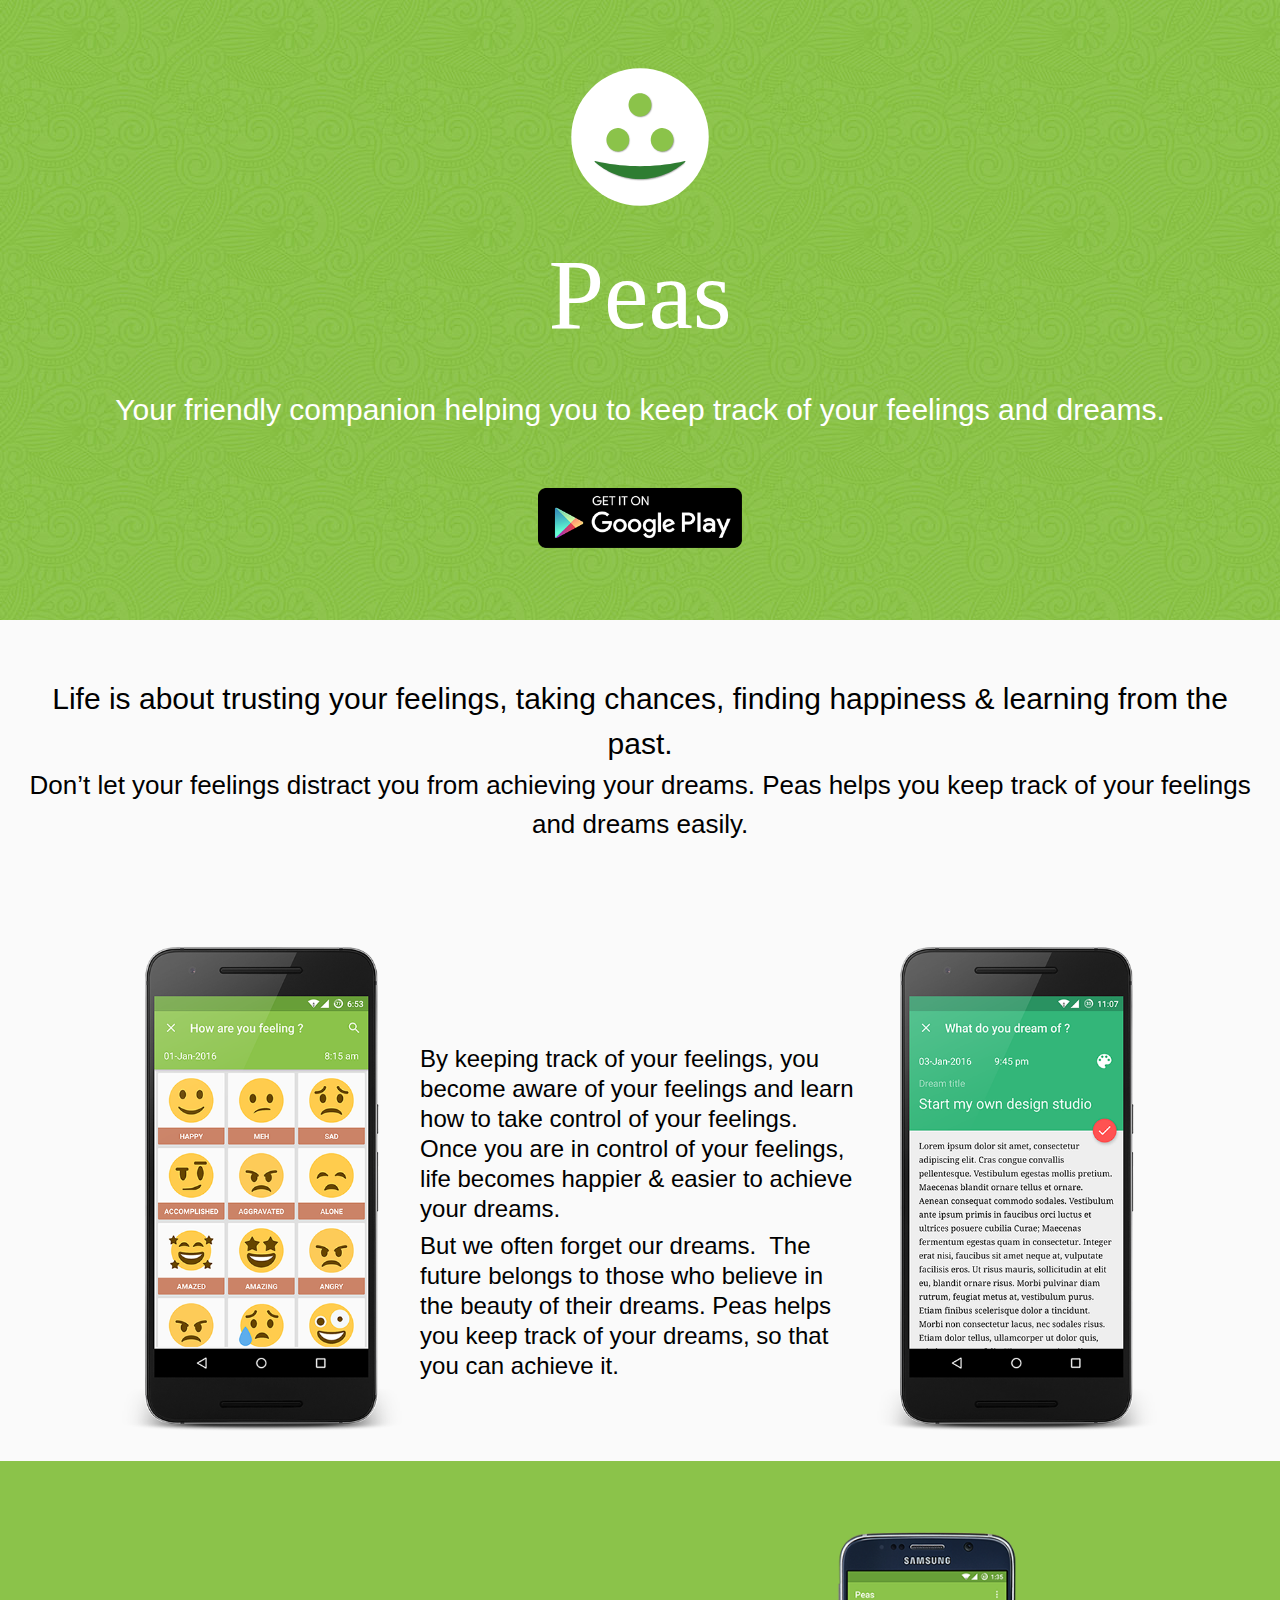
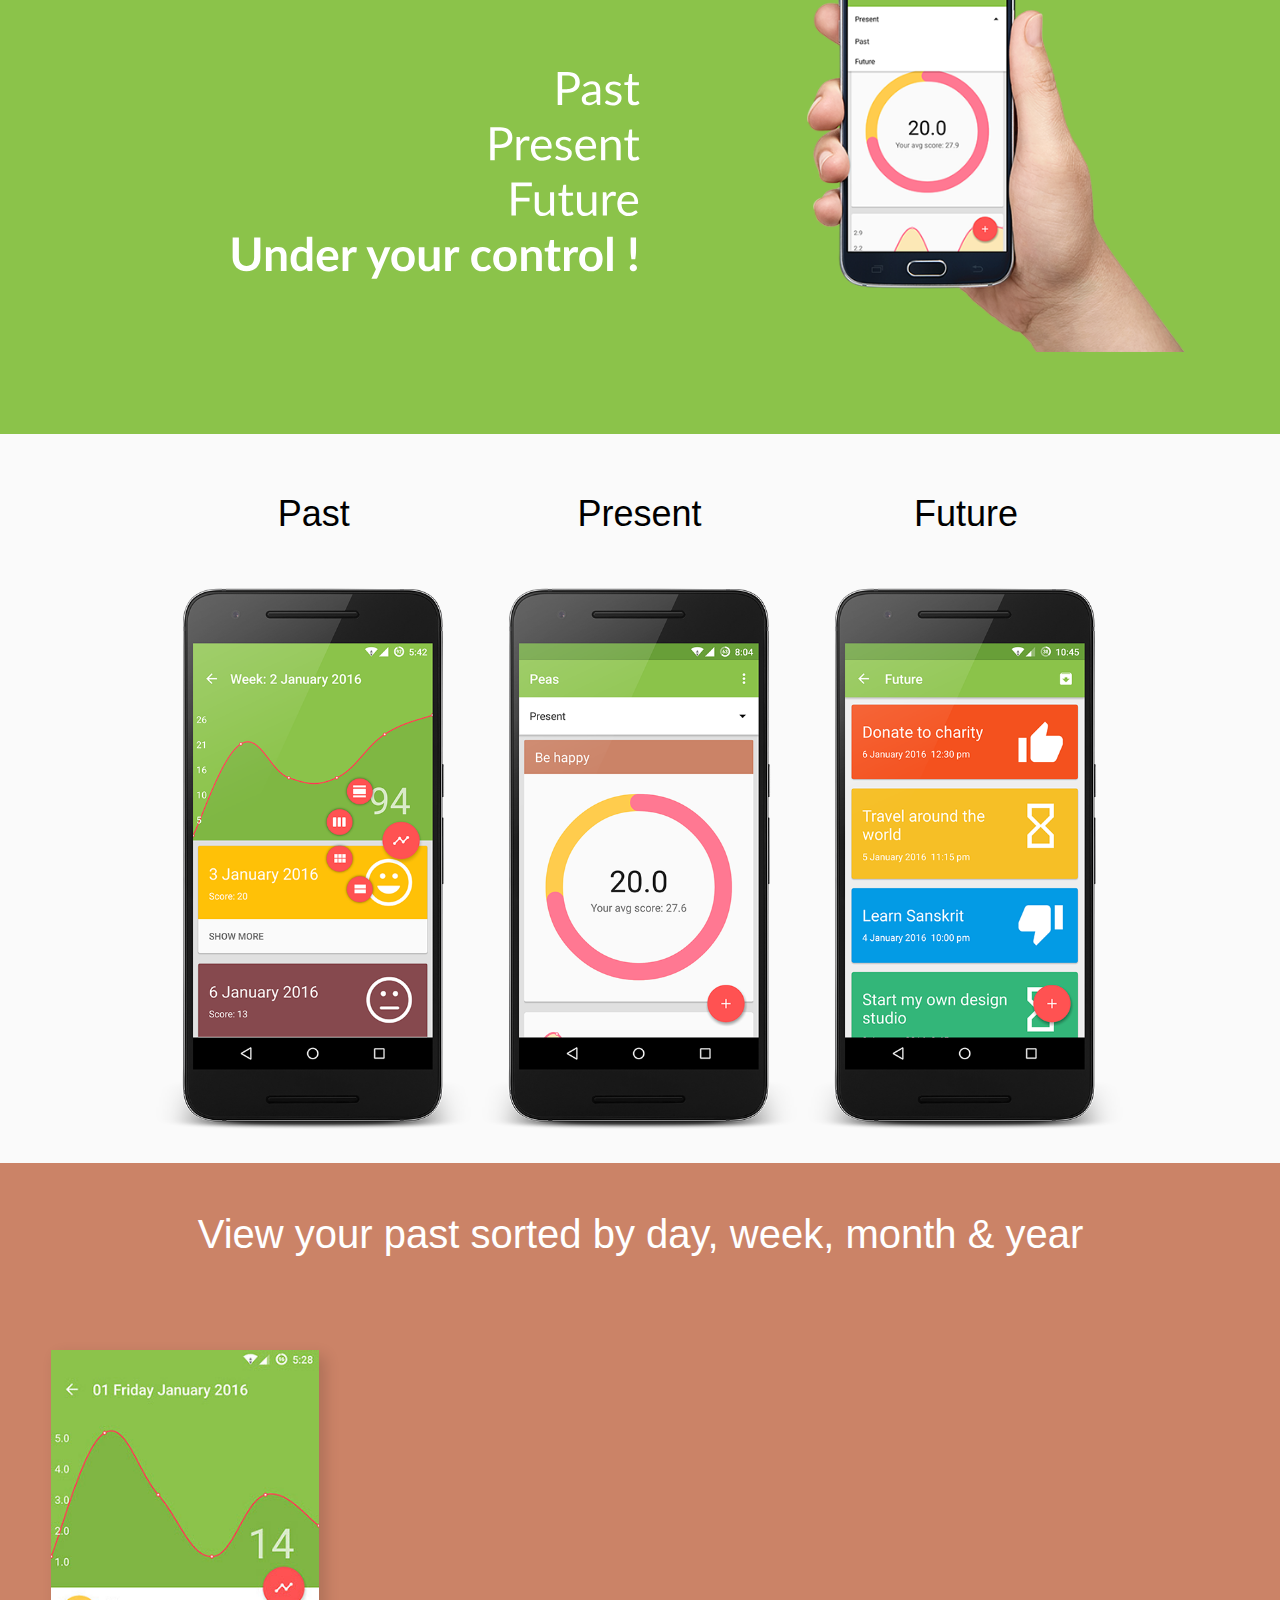
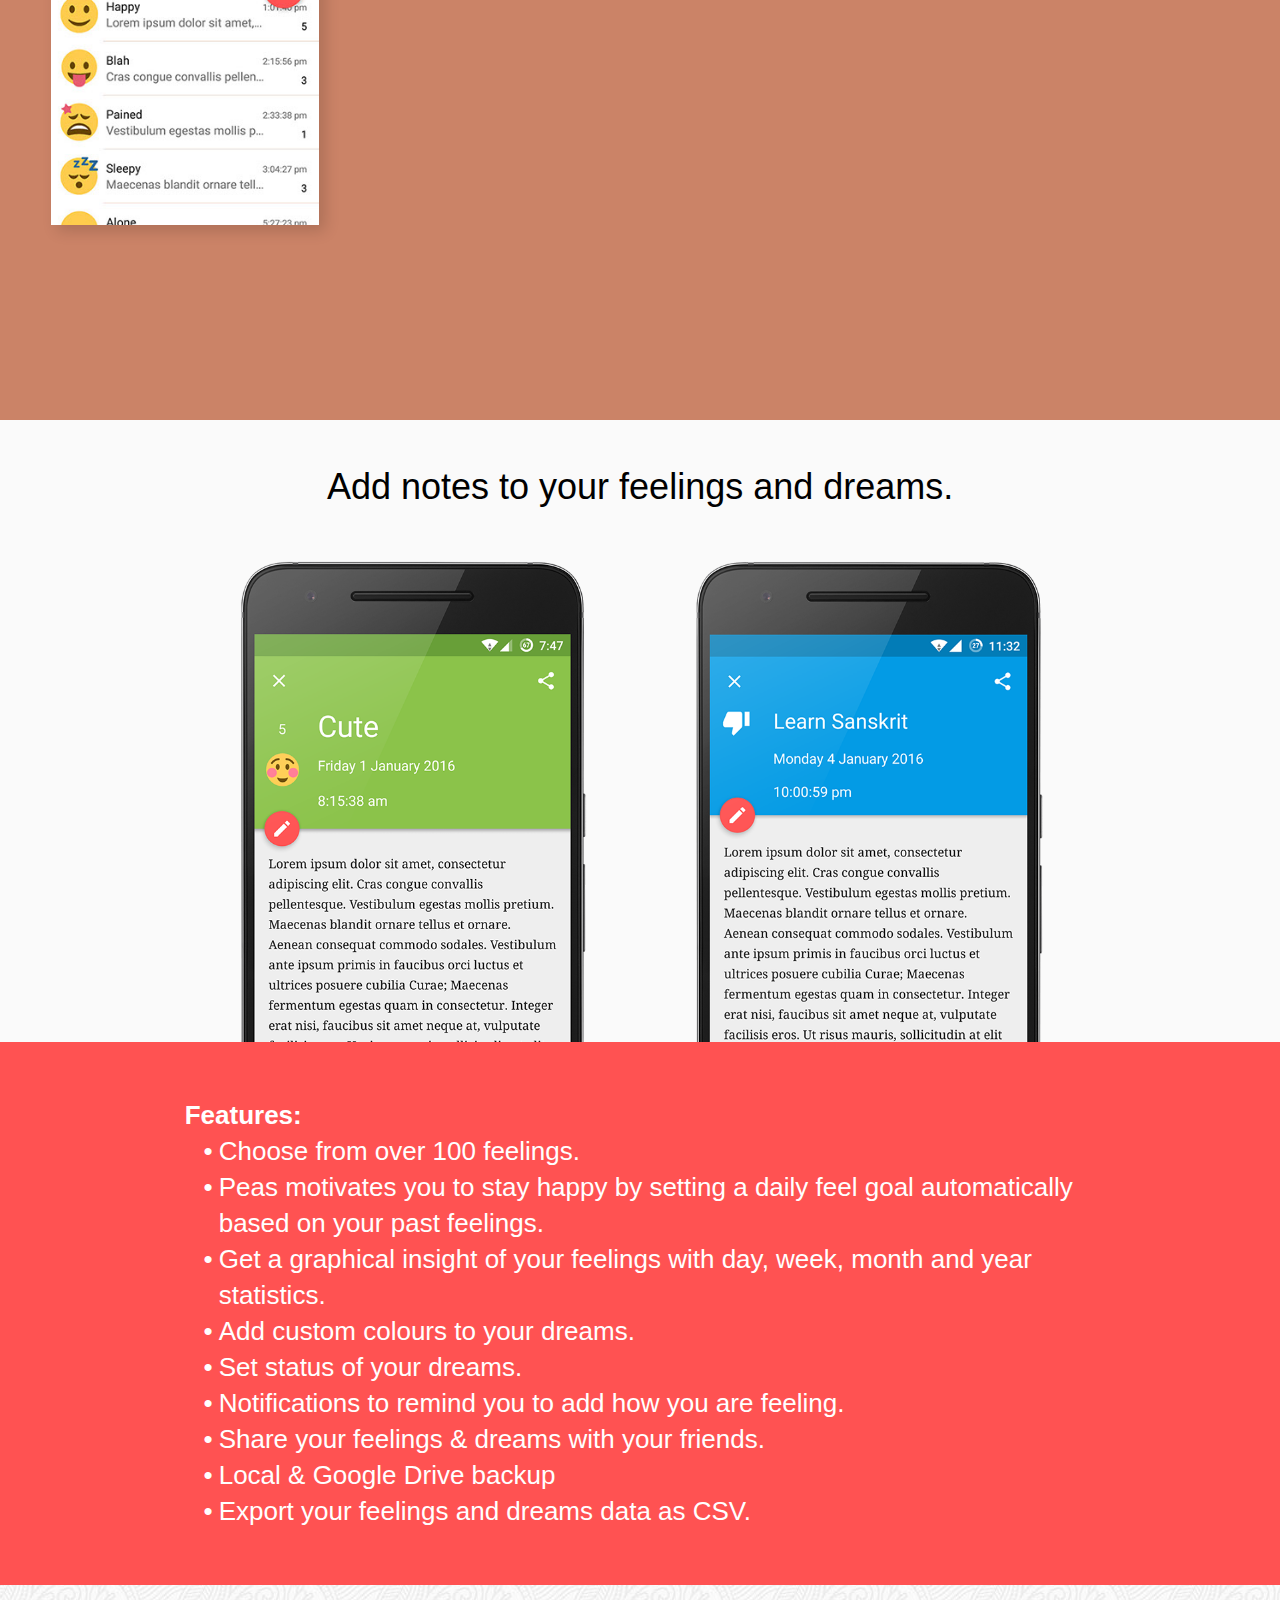
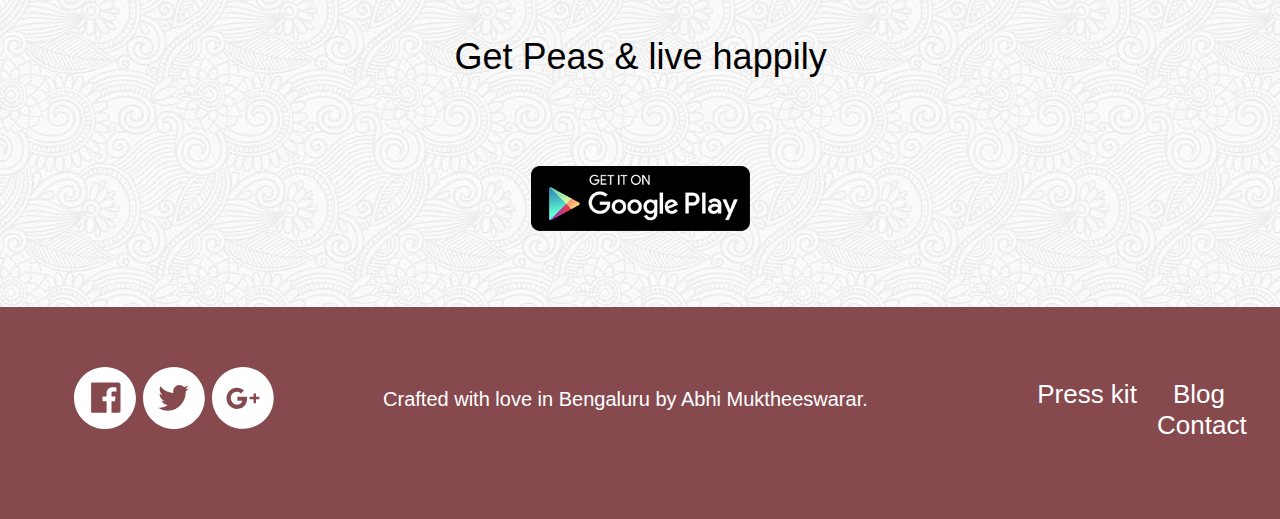
==== commit fbf42677: "tenth" ====
--- a/index.html
+++ b/index.html
@@ -16,12 +16,12 @@
   <!-- CSS -->
   <link rel="stylesheet" type="text/css" href="css/site_global.css?4224675566"/>
   <link rel="stylesheet" type="text/css" href="css/master_a-master.css?133532168"/>
-  <link rel="stylesheet" type="text/css" href="css/index.css?3958664739" id="pagesheet"/>
+  <link rel="stylesheet" type="text/css" href="css/index.css?136396994" id="pagesheet"/>
   <!-- IE-only CSS -->
   <!--[if lt IE 9]>
   <link rel="stylesheet" type="text/css" href="css/iefonts_index.css?321525473"/>
   <link rel="stylesheet" type="text/css" href="css/nomq_preview_master_a-master.css?4244313954"/>
-  <link rel="stylesheet" type="text/css" href="css/nomq_index.css?4265310099" id="nomq_pagesheet"/>
+  <link rel="stylesheet" type="text/css" href="css/nomq_index.css?4193996954" id="nomq_pagesheet"/>
   <![endif]-->
   <!-- Other scripts -->
   <script type="text/javascript">
@@ -232,13 +232,13 @@
          <img class="block temp_no_id temp_no_img_src" data-orig-src="images/past_day_5313x556.jpg" alt="" data-image-width="312" data-image-height="555" data-orig-id="u475_img" src="images/blank.gif"/>
         </div>
         <div class="shadow clip_frame grpelem temp_no_id" data-orig-id="u485"><!-- image -->
-         <img class="block temp_no_id temp_no_img_src" data-orig-src="images/past_week_4.jpg" alt="" data-image-width="312" data-image-height="556" data-orig-id="u485_img" src="images/blank.gif"/>
+         <img class="block temp_no_id temp_no_img_src" data-orig-src="images/past_week_4313x556.jpg" alt="" data-image-width="312" data-image-height="556" data-orig-id="u485_img" src="images/blank.gif"/>
         </div>
         <div class="shadow clip_frame grpelem temp_no_id" data-orig-id="u495"><!-- image -->
-         <img class="block temp_no_id temp_no_img_src" data-orig-src="images/past_month_4.jpg" alt="" data-image-width="312" data-image-height="555" data-orig-id="u495_img" src="images/blank.gif"/>
+         <img class="block temp_no_id temp_no_img_src" data-orig-src="images/past_month_4313x556.jpg" alt="" data-image-width="312" data-image-height="555" data-orig-id="u495_img" src="images/blank.gif"/>
         </div>
         <div class="shadow clip_frame grpelem temp_no_id" data-orig-id="u505"><!-- image -->
-         <img class="block temp_no_id temp_no_img_src" data-orig-src="images/past_year_7.jpg" alt="" data-image-width="314" data-image-height="558" data-orig-id="u505_img" src="images/blank.gif"/>
+         <img class="block temp_no_id temp_no_img_src" data-orig-src="images/past_year_7314x559.jpg" alt="" data-image-width="314" data-image-height="558" data-orig-id="u505_img" src="images/blank.gif"/>
         </div>
        </div>
       </div>
@@ -631,10 +631,10 @@
      <div class="popup_anchor" id="u3331popup">
       <div class="SlideShowContentPanel clearfix" id="u3331"><!-- stack box -->
        <div class="SSSlide clip_frame clearfix grpelem" id="u3332"><!-- image -->
-        <img class="ImageInclude position_content" id="u3332_img" data-src="images/peas_wo_muse_1278x495.png" src="images/blank.gif" alt="" data-width="277" data-height="495"/>
+        <img class="ImageInclude position_content" id="u3332_img" data-src="images/peas_wo_muse_1283x504.png" src="images/blank.gif" alt="" data-width="282" data-height="504"/>
        </div>
        <div class="SSSlide invi clip_frame clearfix grpelem" id="u3552"><!-- image -->
-        <img class="ImageInclude position_content" id="u3552_img" data-src="images/peas_wo_muse_2278x496.png" src="images/blank.gif" alt="" data-width="277" data-height="495"/>
+        <img class="ImageInclude position_content" id="u3552_img" data-src="images/peas_wo_muse_2283x505.png" src="images/blank.gif" alt="" data-width="282" data-height="504"/>
        </div>
       </div>
      </div>
@@ -689,20 +689,20 @@
        </div>
       </div>
      </div>
-     <div class="SlideShowWidget clearfix grpelem" id="slideshowu3996"><!-- none box -->
+     <div class="SlideShowWidget clearfix HeroFitContent grpelem" id="slideshowu3996"><!-- none box -->
       <div class="popup_anchor" id="u4008popup">
        <div class="SlideShowContentPanel clearfix" id="u4008"><!-- stack box -->
-        <div class="SSSlide shadow clip_frame grpelem" id="u4009"><!-- image -->
-         <img class="block ImageInclude" id="u4009_img" data-src="images/past_day_5329x585.jpg" src="images/blank.gif" alt="" data-width="329" data-height="584"/>
-        </div>
-        <div class="SSSlide invi shadow clip_frame grpelem" id="u4328"><!-- image -->
-         <img class="block ImageInclude" id="u4328_img" data-src="images/past_week_4.jpg" src="images/blank.gif" alt="" data-width="329" data-height="584"/>
-        </div>
-        <div class="SSSlide invi shadow clip_frame grpelem" id="u4401"><!-- image -->
-         <img class="block ImageInclude" id="u4401_img" data-src="images/past_month_4.jpg" src="images/blank.gif" alt="" data-width="329" data-height="584"/>
-        </div>
-        <div class="SSSlide invi shadow clip_frame grpelem" id="u4474"><!-- image -->
-         <img class="block ImageInclude" id="u4474_img" data-src="images/past_year_7.jpg" src="images/blank.gif" alt="" data-width="329" data-height="584"/>
+        <div class="SSSlide shadow grpelem" id="u4009"><!-- image -->
+         <img class="shadow ImageInclude" id="u4009_img" data-src="images/past_day_52.jpg" src="images/blank.gif" alt="" data-width="301" data-height="536"/>
+        </div>
+        <div class="SSSlide invi shadow grpelem" id="u4328"><!-- image -->
+         <img class="shadow ImageInclude" id="u4328_img" data-src="images/past_week_42.jpg" src="images/blank.gif" alt="" data-width="302" data-height="536"/>
+        </div>
+        <div class="SSSlide invi shadow grpelem" id="u4401"><!-- image -->
+         <img class="shadow ImageInclude" id="u4401_img" data-src="images/past_month_42.jpg" src="images/blank.gif" alt="" data-width="302" data-height="536"/>
+        </div>
+        <div class="SSSlide invi shadow grpelem" id="u4474"><!-- image -->
+         <img class="shadow ImageInclude" id="u4474_img" data-src="images/past_year_72.jpg" src="images/blank.gif" alt="" data-width="302" data-height="536"/>
         </div>
        </div>
       </div>
@@ -710,7 +710,7 @@
     </div>
     <div class="clearfix colelem temp_no_id" data-orig-id="pu632"><!-- group -->
      <div class="clip_frame grpelem temp_no_id" data-orig-id="u632"><!-- image -->
-      <img class="block temp_no_id temp_no_img_src" data-orig-src="images/peas_wo_muse_5201x359.png" alt="" data-image-width="201" data-image-height="359" data-orig-id="u632_img" src="images/blank.gif"/>
+      <img class="block temp_no_id temp_no_img_src" data-orig-src="images/peas_wo_muse_5204x363.png" alt="" data-image-width="203" data-image-height="363" data-orig-id="u632_img" src="images/blank.gif"/>
      </div>
      <div class="clip_frame grpelem temp_no_id" data-orig-id="u642"><!-- image -->
       <img class="block temp_no_id temp_no_img_src" data-orig-src="images/peas_wo_muse_6202x360.png" alt="" data-image-width="202" data-image-height="360" data-orig-id="u642_img" src="images/blank.gif"/>
@@ -771,9 +771,9 @@
 Muse.Utils.resizeHeight('.browser_width');/* resize height */
 Muse.Utils.requestAnimationFrame(function() { $('body').addClass('initialized'); });/* mark body as initialized */
 Muse.Utils.fullPage('#page');/* 100% height page */
-Muse.Utils.initWidget('#slideshowu3319', ['#bp_480'], function(elem) { var widget = new WebPro.Widget.ContentSlideShow(elem, {autoPlay:true,displayInterval:3500,slideLinkStopsSlideShow:false,transitionStyle:'fading',lightboxEnabled_runtime:false,shuffle:false,transitionDuration:500,enableSwipe:true,elastic:'off',resumeAutoplay:true,resumeAutoplayInterval:3000,playOnce:false,autoActivate_runtime:false}); $(elem).data('widget', widget); return widget; });/* #slideshowu3319 */
-Muse.Utils.initWidget('#slideshowu3627', ['#bp_480'], function(elem) { var widget = new WebPro.Widget.ContentSlideShow(elem, {autoPlay:true,displayInterval:3500,slideLinkStopsSlideShow:false,transitionStyle:'fading',lightboxEnabled_runtime:false,shuffle:false,transitionDuration:500,enableSwipe:true,elastic:'off',resumeAutoplay:true,resumeAutoplayInterval:3000,playOnce:false,autoActivate_runtime:false}); $(elem).data('widget', widget); return widget; });/* #slideshowu3627 */
-Muse.Utils.initWidget('#slideshowu3996', ['#bp_480'], function(elem) { var widget = new WebPro.Widget.ContentSlideShow(elem, {autoPlay:true,displayInterval:3500,slideLinkStopsSlideShow:false,transitionStyle:'fading',lightboxEnabled_runtime:false,shuffle:false,transitionDuration:500,enableSwipe:true,elastic:'off',resumeAutoplay:true,resumeAutoplayInterval:3000,playOnce:false,autoActivate_runtime:false}); $(elem).data('widget', widget); return widget; });/* #slideshowu3996 */
+Muse.Utils.initWidget('#slideshowu3319', ['#bp_480'], function(elem) { var widget = new WebPro.Widget.ContentSlideShow(elem, {autoPlay:true,displayInterval:3500,slideLinkStopsSlideShow:false,transitionStyle:'fading',lightboxEnabled_runtime:false,shuffle:false,transitionDuration:500,enableSwipe:true,elastic:'off',resumeAutoplay:true,resumeAutoplayInterval:3000,playOnce:true,autoActivate_runtime:false}); $(elem).data('widget', widget); return widget; });/* #slideshowu3319 */
+Muse.Utils.initWidget('#slideshowu3627', ['#bp_480'], function(elem) { var widget = new WebPro.Widget.ContentSlideShow(elem, {autoPlay:true,displayInterval:3500,slideLinkStopsSlideShow:false,transitionStyle:'fading',lightboxEnabled_runtime:false,shuffle:false,transitionDuration:500,enableSwipe:true,elastic:'off',resumeAutoplay:true,resumeAutoplayInterval:3000,playOnce:true,autoActivate_runtime:false}); $(elem).data('widget', widget); return widget; });/* #slideshowu3627 */
+Muse.Utils.initWidget('#slideshowu3996', ['#bp_480'], function(elem) { var widget = new WebPro.Widget.ContentSlideShow(elem, {autoPlay:true,displayInterval:3500,slideLinkStopsSlideShow:false,transitionStyle:'fading',lightboxEnabled_runtime:false,shuffle:false,transitionDuration:500,enableSwipe:true,elastic:'fullWidth',resumeAutoplay:true,resumeAutoplayInterval:3000,playOnce:true,autoActivate_runtime:false}); $(elem).data('widget', widget); return widget; });/* #slideshowu3996 */
 $( '.breakpoint' ).registerBreakpoint();/* Register breakpoints */
 Muse.Utils.transformMarkupToFixBrowserProblems();/* body */
 } catch(e) { if (e && 'function' == typeof e.notify) e.notify(); else Muse.Assert.fail('Error calling selector function:' + e); }});
--- a/css/index.css
+++ b/css/index.css
@@ -1,7 +1,7 @@
 .version.index /* version checker */
 {
-	color: #0000EB;
-	background-color: #F46E23;
+	color: #000008;
+	background-color: #2140C2;
 }
 
 .js body
@@ -106,13 +106,6 @@
 	background-color: #8BC34A;
 }
 
-#u340
-{
-	background-color: transparent;
-	margin-right: -10000px;
-	position: relative;
-}
-
 #u560-bw
 {
 	z-index: 40;
@@ -135,12 +128,11 @@
 	text-align: center;
 }
 
-#u632,#u642
+#u340,#u632,#u642
 {
 	background-color: transparent;
 	margin-right: -10000px;
 	position: relative;
-	margin-top: 42px;
 }
 
 #u669-4
@@ -161,7 +153,6 @@
 
 #u544-23
 {
-	min-height: 351px;
 	background-color: transparent;
 	margin-right: -10000px;
 	position: relative;
@@ -637,6 +628,7 @@
 	#u632
 	{
 		z-index: 88;
+		margin-top: 42px;
 		width: 35.58%;
 		left: 14.48%;
 	}
@@ -644,6 +636,7 @@
 	#u642
 	{
 		z-index: 90;
+		margin-top: 42px;
 		width: 35.73%;
 		left: 50.06%;
 	}
@@ -670,6 +663,7 @@
 	#u544-23
 	{
 		z-index: 97;
+		min-height: 351px;
 		line-height: 36px;
 		font-size: 26px;
 		margin-top: 55px;
@@ -1147,6 +1141,7 @@
 	#u632
 	{
 		z-index: 88;
+		margin-top: 42px;
 		width: 35.58%;
 		left: 14.5%;
 	}
@@ -1154,6 +1149,7 @@
 	#u642
 	{
 		z-index: 90;
+		margin-top: 42px;
 		width: 35.71%;
 		left: 50.07%;
 	}
@@ -1185,6 +1181,7 @@
 	#u544-23
 	{
 		z-index: 97;
+		min-height: 351px;
 		line-height: 36px;
 		font-size: 26px;
 		margin-top: 55px;
@@ -1674,6 +1671,7 @@
 	#u632
 	{
 		z-index: 88;
+		margin-top: 42px;
 		width: 35.59%;
 		left: 14.5%;
 	}
@@ -1681,6 +1679,7 @@
 	#u642
 	{
 		z-index: 90;
+		margin-top: 42px;
 		width: 35.67%;
 		left: 50.09%;
 	}
@@ -1712,6 +1711,7 @@
 	#u544-23
 	{
 		z-index: 97;
+		min-height: 351px;
 		line-height: 36px;
 		font-size: 26px;
 		margin-top: 52px;
@@ -2216,6 +2216,7 @@
 	#u632
 	{
 		z-index: 88;
+		margin-top: 42px;
 		width: 35.56%;
 		left: 14.45%;
 	}
@@ -2223,6 +2224,7 @@
 	#u642
 	{
 		z-index: 90;
+		margin-top: 42px;
 		width: 35.67%;
 		left: 50%;
 	}
@@ -2254,6 +2256,7 @@
 	#u544-23
 	{
 		z-index: 97;
+		min-height: 351px;
 		line-height: 36px;
 		font-size: 26px;
 		margin-top: 34px;
@@ -2754,6 +2757,7 @@
 	#u632
 	{
 		z-index: 88;
+		margin-top: 42px;
 		width: 35.5%;
 		left: 14.5%;
 	}
@@ -2761,6 +2765,7 @@
 	#u642
 	{
 		z-index: 90;
+		margin-top: 42px;
 		width: 35.75%;
 		left: 50%;
 	}
@@ -2792,6 +2797,7 @@
 	#u544-23
 	{
 		z-index: 97;
+		min-height: 351px;
 		line-height: 36px;
 		font-size: 26px;
 		margin-top: 34px;
@@ -3021,17 +3027,18 @@
 	{
 		z-index: 97;
 		width: 0.01px;
-		height: 495px;
+		height: 504px;
 		margin-top: 9px;
 		position: relative;
-		margin-left: 25.21%;
+		margin-left: 50%;
+		left: -122px;
 	}
 
 	#u3331
 	{
 		position: absolute;
-		width: 238px;
-		height: 495px;
+		width: 244px;
+		height: 504px;
 		background-color: transparent;
 	}
 
@@ -3043,8 +3050,8 @@
 	#u3332
 	{
 		z-index: 99;
-		width: 238px;
-		height: 495px;
+		width: 244px;
+		height: 504px;
 		border-width: 0px;
 		border-color: transparent;
 		background-color: transparent;
@@ -3055,8 +3062,8 @@
 	#u3552
 	{
 		z-index: 101;
-		width: 238px;
-		height: 495px;
+		width: 244px;
+		height: 504px;
 		border-width: 0px;
 		border-color: transparent;
 		background-color: transparent;
@@ -3066,7 +3073,7 @@
 
 	#u3332_img,#u3552_img
 	{
-		margin-left: -20px;
+		margin-left: -19px;
 		margin-right: -19px;
 	}
 
@@ -3086,6 +3093,8 @@
 		min-height: 97px;
 		line-height: 23px;
 		font-size: 18px;
+		top: -9px;
+		margin-bottom: -9px;
 		width: 91.67%;
 		margin-left: 4.17%;
 		left: 0px;
@@ -3138,7 +3147,7 @@
 		margin-top: 16px;
 		position: relative;
 		margin-left: 50%;
-		left: -174px;
+		left: -220px;
 	}
 
 	#u3639
@@ -3148,7 +3157,7 @@
 		height: 423px;
 		background-color: transparent;
 		top: 55px;
-		left: 55px;
+		left: 100px;
 	}
 
 	#u3639popup
@@ -3201,7 +3210,7 @@
 	#u3649
 	{
 		position: absolute;
-		width: 349px;
+		width: 440px;
 		background-color: transparent;
 	}
 
@@ -3213,7 +3222,7 @@
 	#u3650-4
 	{
 		z-index: 116;
-		width: 329px;
+		width: 420px;
 		min-height: 34px;
 		border-width: 0px;
 		border-color: transparent;
@@ -3232,7 +3241,7 @@
 	#u3895-4
 	{
 		z-index: 120;
-		width: 329px;
+		width: 420px;
 		min-height: 34px;
 		border-width: 0px;
 		border-color: transparent;
@@ -3251,7 +3260,7 @@
 	#u3968-4
 	{
 		z-index: 124;
-		width: 329px;
+		width: 420px;
 		min-height: 34px;
 		border-width: 0px;
 		border-color: transparent;
@@ -3270,7 +3279,7 @@
 	#u271
 	{
 		min-height: 74px;
-		padding-bottom: 678px;
+		padding-bottom: 638px;
 	}
 
 	#u518-4
@@ -3294,18 +3303,17 @@
 	{
 		z-index: 128;
 		width: 0.01px;
-		height: 584px;
+		height: 536px;
 		position: relative;
 		margin-right: -10000px;
 		margin-top: 118px;
-		left: 15.84%;
 	}
 
 	#u4008
 	{
 		position: absolute;
-		width: 328px;
-		height: 584px;
+		width: 480px;
+		height: 536px;
 		background-color: transparent;
 	}
 
@@ -3317,10 +3325,8 @@
 	#u4009
 	{
 		z-index: 130;
-		width: 328px;
-		height: 584px;
-		-pie-box-shadow: none;
-		box-shadow: 6px 6px 14px rgba(0,0,0,0.15);
+		width: 480px;
+		height: 536px;
 		border-width: 0px;
 		border-color: transparent;
 		background-color: transparent;
@@ -3331,10 +3337,8 @@
 	#u4328
 	{
 		z-index: 132;
-		width: 328px;
-		height: 584px;
-		-pie-box-shadow: none;
-		box-shadow: 6px 6px 14px rgba(0,0,0,0.15);
+		width: 480px;
+		height: 536px;
 		border-width: 0px;
 		border-color: transparent;
 		background-color: transparent;
@@ -3345,10 +3349,8 @@
 	#u4401
 	{
 		z-index: 134;
-		width: 328px;
-		height: 584px;
-		-pie-box-shadow: none;
-		box-shadow: 6px 6px 14px rgba(0,0,0,0.15);
+		width: 480px;
+		height: 536px;
 		border-width: 0px;
 		border-color: transparent;
 		background-color: transparent;
@@ -3359,10 +3361,8 @@
 	#u4474
 	{
 		z-index: 136;
-		width: 328px;
-		height: 584px;
-		-pie-box-shadow: none;
-		box-shadow: 6px 6px 14px rgba(0,0,0,0.15);
+		width: 480px;
+		height: 536px;
 		border-width: 0px;
 		border-color: transparent;
 		background-color: transparent;
@@ -3370,21 +3370,29 @@
 		position: relative;
 	}
 
+	#u4009 img.shadow,#u4328 img.shadow,#u4401 img.shadow,#u4474 img.shadow
+	{
+		-pie-box-shadow: 6px 6px 14px #D8D8D8;
+		box-shadow: 6px 6px 14px rgba(0,0,0,0.15);
+	}
+
 	#pu632
 	{
-		margin-top: 27px;
+		margin-top: 29px;
 	}
 
 	#u632
 	{
 		z-index: 58;
-		width: 41.88%;
-		left: 9.59%;
+		margin-top: 63px;
+		width: 42.3%;
+		left: 9.38%;
 	}
 
 	#u642
 	{
 		z-index: 60;
+		margin-top: 63px;
 		width: 42.09%;
 		left: 51.46%;
 	}
@@ -3401,7 +3409,7 @@
 	#u652
 	{
 		z-index: 66;
-		min-height: 376px;
+		min-height: 398px;
 	}
 
 	#u560_align_to_page,#u271_align_to_page,#u652_align_to_page
@@ -3415,9 +3423,10 @@
 	#u544-23
 	{
 		z-index: 67;
+		min-height: 371px;
 		line-height: 25px;
 		font-size: 18px;
-		margin-top: 25px;
+		margin-top: 27px;
 		width: 91.67%;
 		left: 4.17%;
 	}
@@ -3425,8 +3434,8 @@
 	#u652-bw
 	{
 		z-index: 66;
-		min-height: 376px;
-		margin-top: 310px;
+		min-height: 398px;
+		margin-top: 326px;
 	}
 
 	#u672_align_to_page
@@ -3435,7 +3444,7 @@
 		margin-right: auto;
 		position: relative;
 		max-width: 480px;
-		padding-top: 23px;
+		padding-top: 26px;
 		padding-bottom: 55px;
 	}
 
@@ -3451,7 +3460,7 @@
 	#u802
 	{
 		z-index: 95;
-		margin-top: 35px;
+		margin-top: 32px;
 		width: 34.38%;
 		left: 32.71%;
 	}
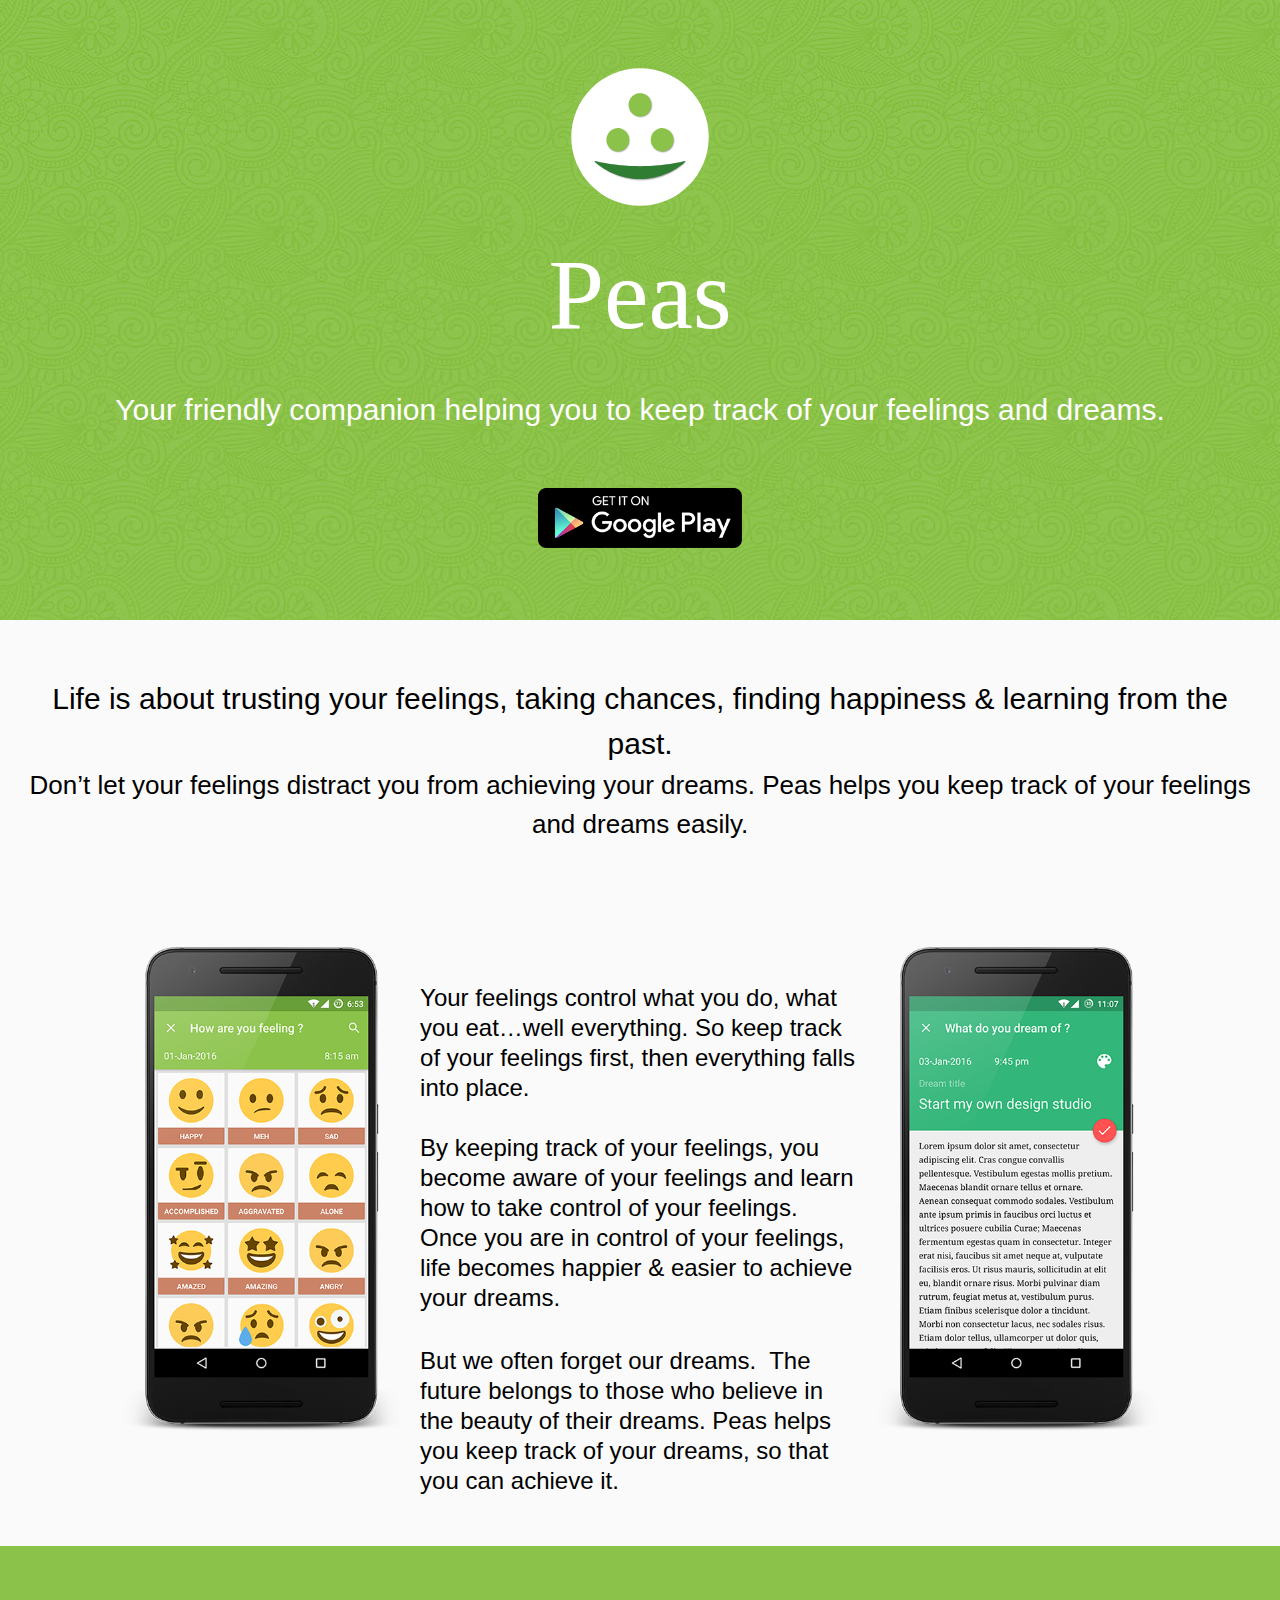
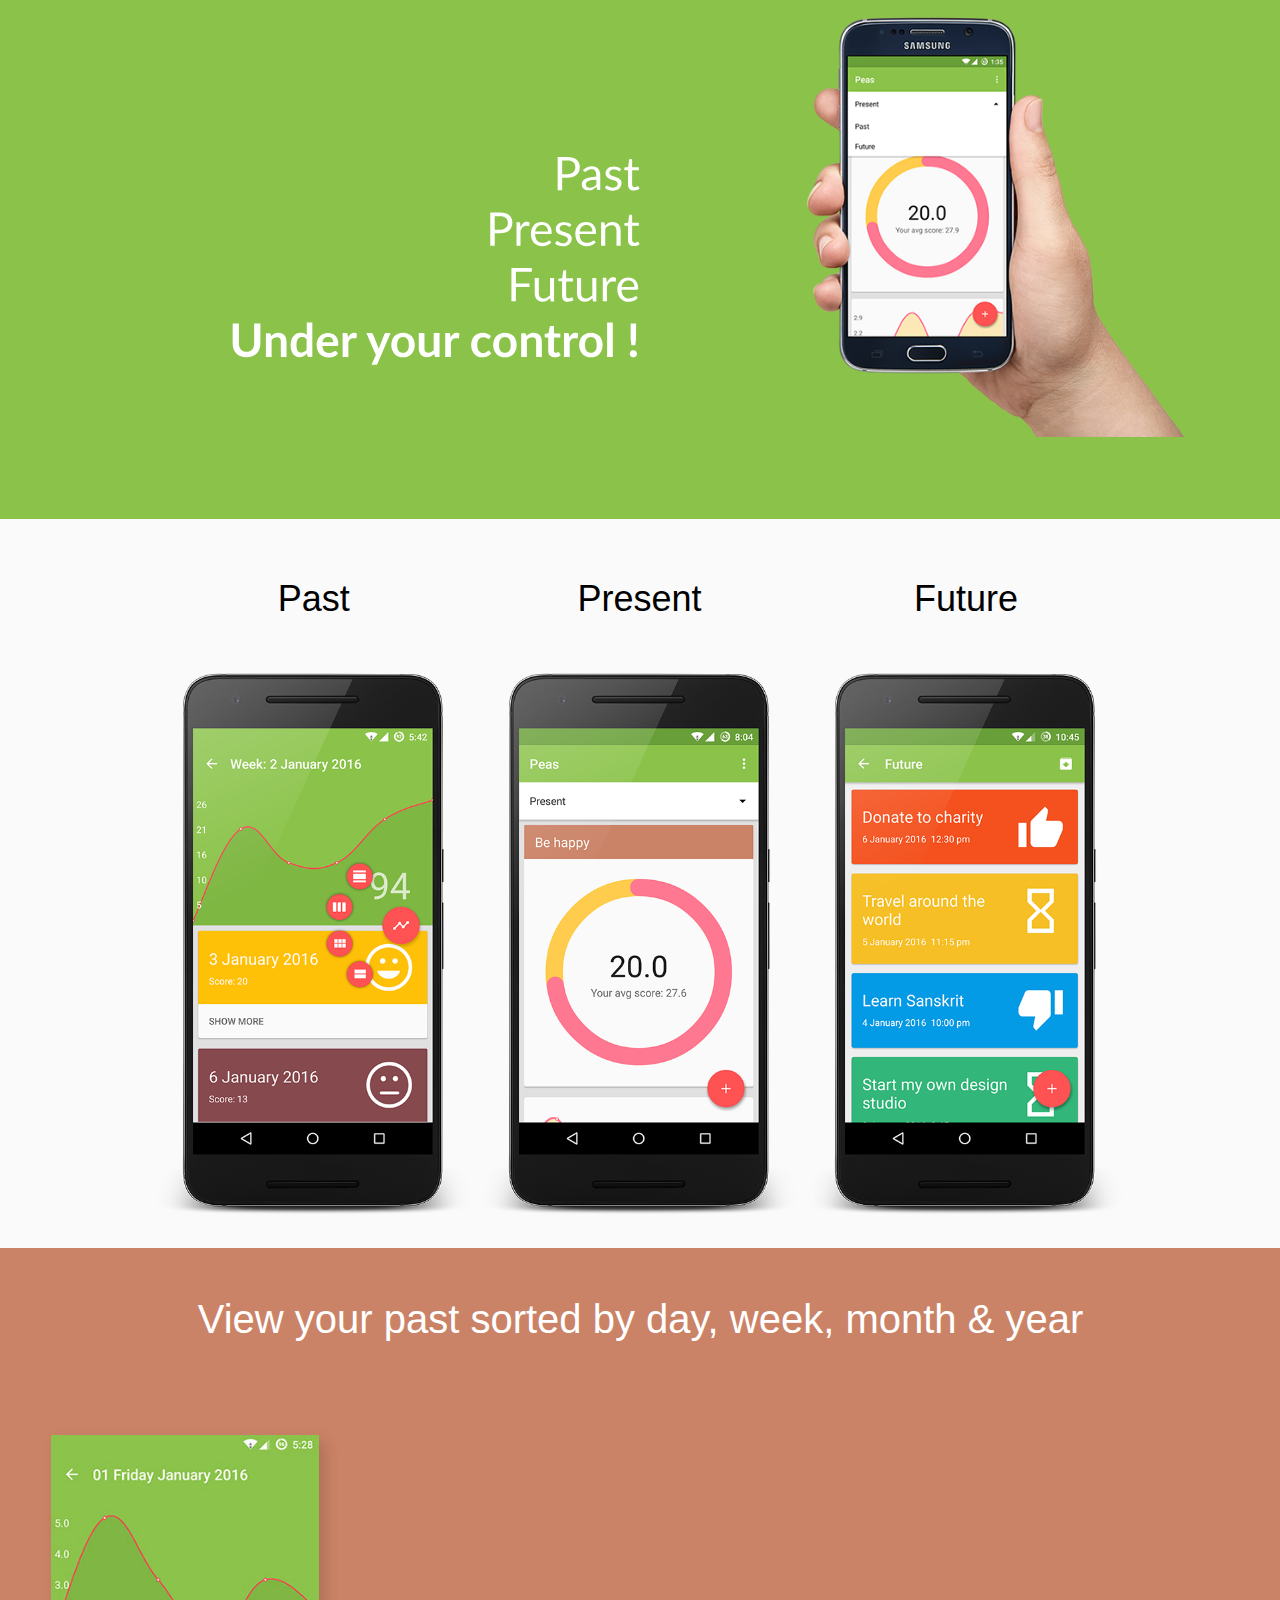
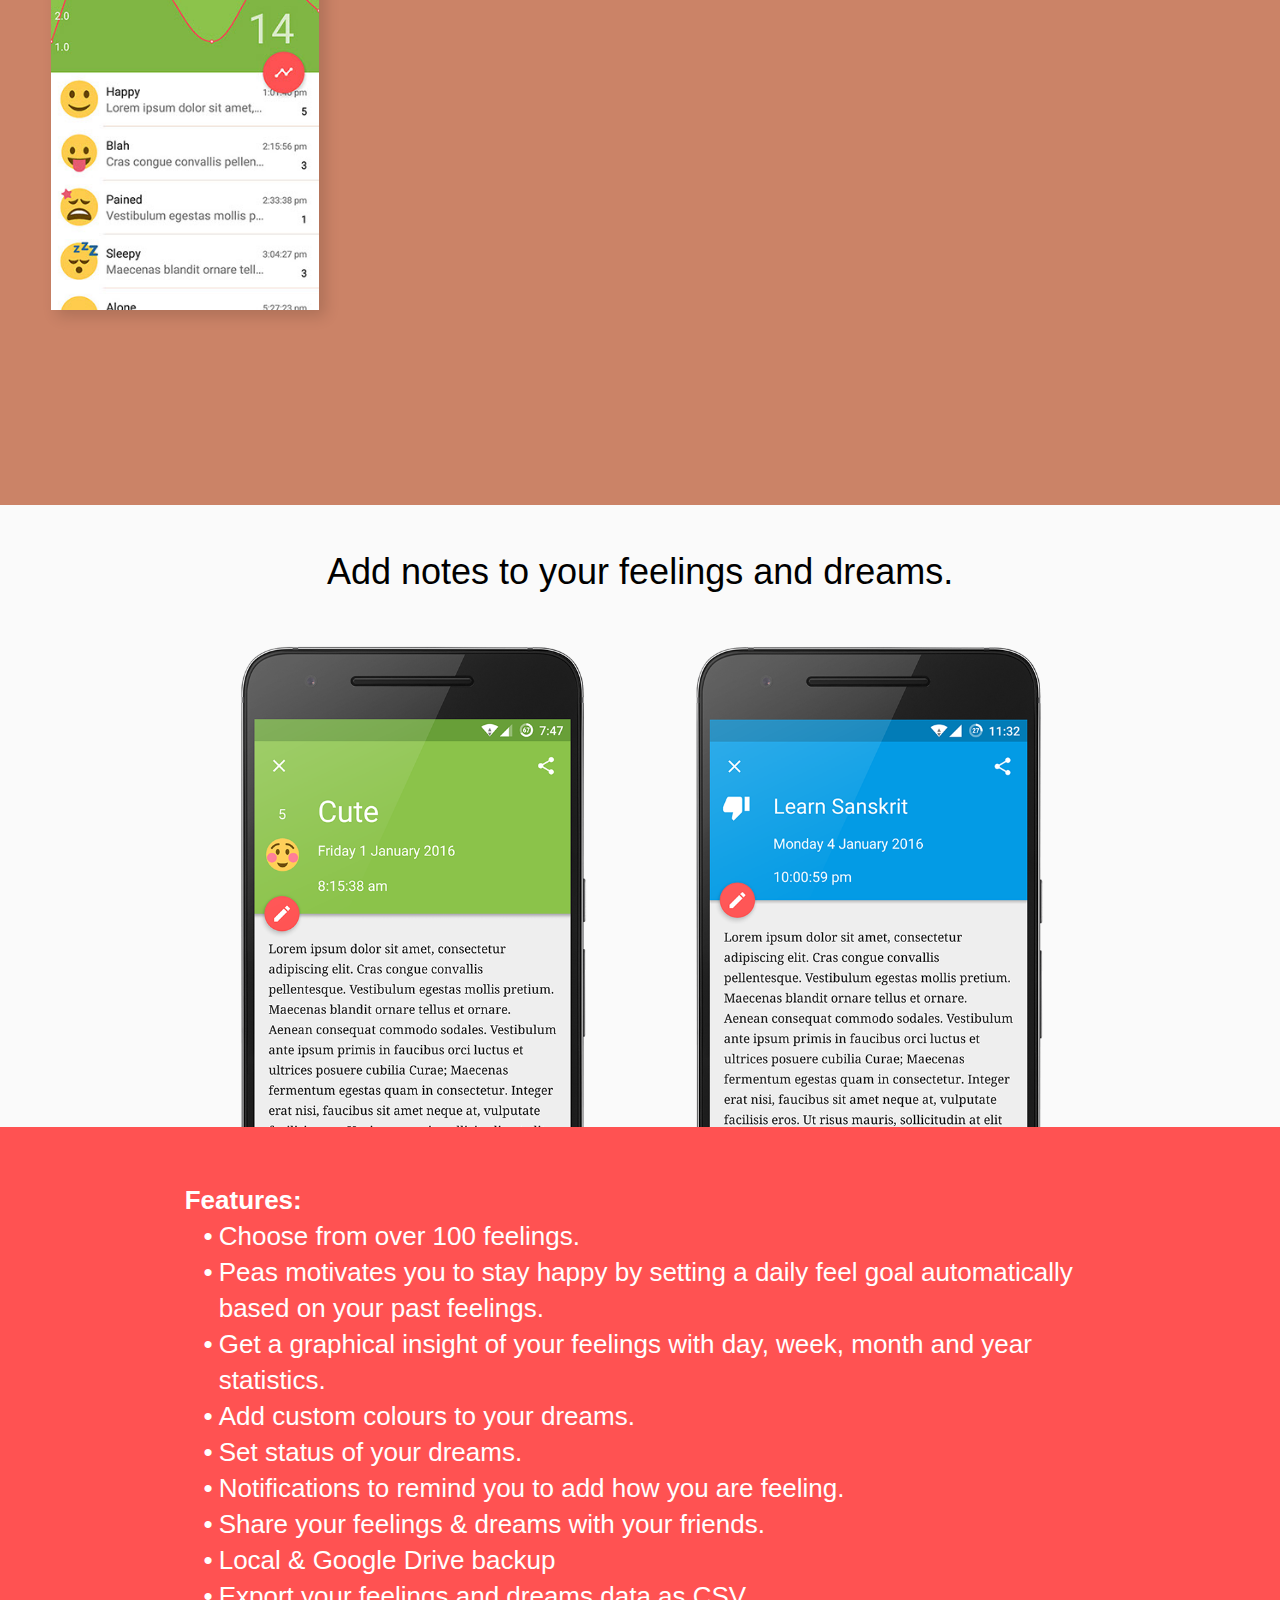
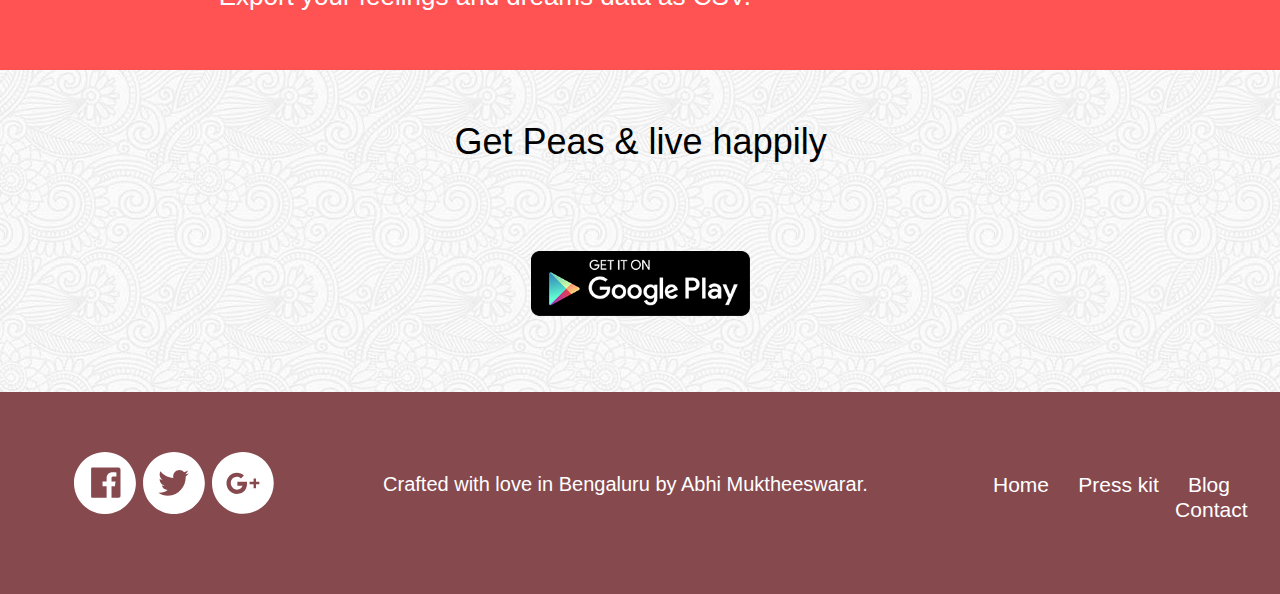
==== commit 7182f3e3: "fourteen" ====
--- a/index.html
+++ b/index.html
@@ -14,14 +14,14 @@
   <title>Peas</title>
   <meta name="viewport" content="width=device-width, initial-scale=1.0"/>
   <!-- CSS -->
-  <link rel="stylesheet" type="text/css" href="css/site_global.css?4224675566"/>
-  <link rel="stylesheet" type="text/css" href="css/master_a-master.css?133532168"/>
-  <link rel="stylesheet" type="text/css" href="css/index.css?136396994" id="pagesheet"/>
+  <link rel="stylesheet" type="text/css" href="css/site_global.css?19909214"/>
+  <link rel="stylesheet" type="text/css" href="css/master_a-master.css?4151961792"/>
+  <link rel="stylesheet" type="text/css" href="css/index.css?240374750" id="pagesheet"/>
   <!-- IE-only CSS -->
   <!--[if lt IE 9]>
   <link rel="stylesheet" type="text/css" href="css/iefonts_index.css?321525473"/>
-  <link rel="stylesheet" type="text/css" href="css/nomq_preview_master_a-master.css?4244313954"/>
-  <link rel="stylesheet" type="text/css" href="css/nomq_index.css?4193996954" id="nomq_pagesheet"/>
+  <link rel="stylesheet" type="text/css" href="css/nomq_preview_master_a-master.css?262919280"/>
+  <link rel="stylesheet" type="text/css" href="css/nomq_index.css?463293266" id="nomq_pagesheet"/>
   <![endif]-->
   <!-- Other scripts -->
   <script type="text/javascript">
@@ -33,7 +33,16 @@
    document.write('\x3Cscript src="' + (document.location.protocol == 'https:' ? 'https:' : 'http:') + '//webfonts.creativecloud.com/lato:n4,n7:default;merienda-one:n4:default;montserrat:n4:default.js" type="text/javascript">\x3C/script>');
 </script>
     <!--custom head HTML-->
-  <meta name="viewport" content="width=device-width, initial-scale=1.0, maximum-scale=1.0, user-scalable=0">
+  <script>
+  (function(i,s,o,g,r,a,m){i['GoogleAnalyticsObject']=r;i[r]=i[r]||function(){
+  (i[r].q=i[r].q||[]).push(arguments)},i[r].l=1*new Date();a=s.createElement(o),
+  m=s.getElementsByTagName(o)[0];a.async=1;a.src=g;m.parentNode.insertBefore(a,m)
+  })(window,document,'script','//www.google-analytics.com/analytics.js','ga');
+
+  ga('create', 'UA-74123187-1', 'auto');
+  ga('send', 'pageview');
+
+</script>
  </head>
  <body>
 
@@ -62,9 +71,11 @@
      <div class="clip_frame grpelem" id="u304"><!-- image -->
       <img class="block temp_no_img_src" id="u304_img" data-orig-src="images/peas_wo_muse_3.png" alt="" data-image-width="463" data-image-height="827" src="images/blank.gif"/>
      </div>
-     <div class="clearfix grpelem shared_content" id="pu3616-4" data-content-guid="pu3616-4_content"><!-- column -->
-      <div class="clearfix colelem shared_content" id="u3616-4" data-content-guid="u3616-4_content"><!-- content -->
-       <p id="u3616-2">By keeping track of your feelings, you become aware of your feelings and learn how to take control of your feelings.&nbsp; Once you are in control of your feelings, life becomes happier &amp; easier to achieve your dreams.</p>
+     <div class="clearfix grpelem shared_content" id="pu3616-7" data-content-guid="pu3616-7_content"><!-- column -->
+      <div class="clearfix colelem shared_content" id="u3616-7" data-content-guid="u3616-7_content"><!-- content -->
+       <p id="u3616-2">Your feelings control what you do, what you eat…well everything. So keep track of your feelings first, then everything falls into place.</p>
+       <p id="u3616-3">&nbsp;</p>
+       <p id="u3616-5">By keeping track of your feelings, you become aware of your feelings and learn how to take control of your feelings.&nbsp; Once you are in control of your feelings, life becomes happier &amp; easier to achieve your dreams.</p>
       </div>
       <div class="clearfix colelem shared_content" id="u314-4" data-content-guid="u314-4_content"><!-- content -->
        <p id="u314-2">But we often forget our dreams.&nbsp; The future belongs to those who believe in the beauty of their dreams. Peas helps you keep track of your dreams, so that you can achieve it.</p>
@@ -114,16 +125,16 @@
      </div>
      <div class="clearfix colelem" id="pu475"><!-- group -->
       <div class="shadow clip_frame grpelem" id="u475"><!-- image -->
-       <img class="block temp_no_img_src" id="u475_img" data-orig-src="images/past_day_5.jpg" alt="" data-image-width="403" data-image-height="716" src="images/blank.gif"/>
+       <img class="block temp_no_img_src" id="u475_img" data-orig-src="images/past_day_5403x716.jpg" alt="" data-image-width="403" data-image-height="716" src="images/blank.gif"/>
       </div>
       <div class="shadow clip_frame grpelem" id="u485"><!-- image -->
-       <img class="block temp_no_img_src" id="u485_img" data-orig-src="images/past_week_4.jpg" alt="" data-image-width="403" data-image-height="716" src="images/blank.gif"/>
+       <img class="block temp_no_img_src" id="u485_img" data-orig-src="images/past_week_4403x716.jpg" alt="" data-image-width="403" data-image-height="716" src="images/blank.gif"/>
       </div>
       <div class="shadow clip_frame grpelem" id="u495"><!-- image -->
-       <img class="block temp_no_img_src" id="u495_img" data-orig-src="images/past_month_4.jpg" alt="" data-image-width="403" data-image-height="716" src="images/blank.gif"/>
+       <img class="block temp_no_img_src" id="u495_img" data-orig-src="images/past_month_4403x716.jpg" alt="" data-image-width="403" data-image-height="716" src="images/blank.gif"/>
       </div>
       <div class="shadow clip_frame grpelem" id="u505"><!-- image -->
-       <img class="block temp_no_img_src" id="u505_img" data-orig-src="images/past_year_7.jpg" alt="" data-image-width="404" data-image-height="719" src="images/blank.gif"/>
+       <img class="block temp_no_img_src" id="u505_img" data-orig-src="images/past_year_7405x720.jpg" alt="" data-image-width="404" data-image-height="719" src="images/blank.gif"/>
       </div>
      </div>
     </div>
@@ -168,8 +179,8 @@
      <div class="Normal clearfix grpelem shared_content" id="u782-7" data-content-guid="u782-7_content"><!-- content -->
       <p id="u782-5">Crafted with love in Bengaluru by <a class="nonblock" href="https://about.me/abhimuktheeswarar" target="_blank"><span id="u782-2">Abhi Muktheeswarar</span></a>.</p>
      </div>
-     <div class="Normal clearfix grpelem shared_content" id="u766-11" data-content-guid="u766-11_content"><!-- content -->
-      <p id="u766-9"><a class="nonblock" href="https://drive.google.com/open?id=0B6iScDNAmSknUUpJUmFjZG5udXc" target="_blank"><span id="u766">Press kit</span></a>&nbsp;&nbsp;&nbsp;&nbsp; <a class="nonblock" href="peas---blog.html">Blog</a>&nbsp;&nbsp;&nbsp; <a class="nonblock" href="peas---contact.html"><span id="u766-7">Contact</span></a></p>
+     <div class="Normal clearfix grpelem shared_content" id="u766-15" data-content-guid="u766-15_content"><!-- content -->
+      <p id="u766-13"><a class="nonblock" href="index.html">Home<span id="u766-2"> </span></a><span id="u766-4">&nbsp;&nbsp;&nbsp; </span><a class="nonblock" href="https://drive.google.com/open?id=0B6iScDNAmSknUUpJUmFjZG5udXc" target="_blank"><span id="u766-5">Press kit</span></a>&nbsp;&nbsp;&nbsp;&nbsp; <a class="nonblock" href="peas---blog.html">Blog</a>&nbsp;&nbsp;&nbsp; <a class="nonblock" href="peas---contact.html">Contact</a></p>
      </div>
     </div>
    </div>
@@ -191,7 +202,7 @@
      <div class="clip_frame grpelem temp_no_id" data-orig-id="u304"><!-- image -->
       <img class="block temp_no_id temp_no_img_src" data-orig-src="images/peas_wo_muse_3.png" alt="" data-image-width="359" data-image-height="642" data-orig-id="u304_img" src="images/blank.gif"/>
      </div>
-     <div class="clearfix grpelem placeholder" data-placeholder-for="pu3616-4_content"><!-- placeholder node --></div>
+     <div class="clearfix grpelem placeholder" data-placeholder-for="pu3616-7_content"><!-- placeholder node --></div>
      <div class="clip_frame grpelem temp_no_id" data-orig-id="u317"><!-- image -->
       <img class="block temp_no_id temp_no_img_src" data-orig-src="images/peas_wo_muse_4.png" alt="" data-image-width="359" data-image-height="642" data-orig-id="u317_img" src="images/blank.gif"/>
      </div>
@@ -276,7 +287,7 @@
        <a class="nonblock nontext clip_frame grpelem temp_no_id" href="https://twitter.com/peasapp" target="_blank" data-orig-id="u748"><!-- svg --><img class="svg temp_no_id temp_no_img_src" data-orig-src="images/twitter.svg" width="62" height="62" alt="" data-mu-svgfallback="images/twitter_poster_.png" data-orig-id="u744" src="images/blank.gif"/></a>
        <a class="nonblock nontext clip_frame grpelem temp_no_id" href="https://plus.google.com/101689412712195736502" target="_blank" data-orig-id="u759"><!-- svg --><img class="svg temp_no_id temp_no_img_src" data-orig-src="images/g-.svg" width="62" height="62" alt="" data-mu-svgfallback="images/g-_poster_.png" data-orig-id="u755" src="images/blank.gif"/></a>
        <div class="Normal clearfix grpelem placeholder" data-placeholder-for="u782-7_content"><!-- placeholder node --></div>
-       <div class="Normal clearfix grpelem placeholder" data-placeholder-for="u766-11_content"><!-- placeholder node --></div>
+       <div class="Normal clearfix grpelem placeholder" data-placeholder-for="u766-15_content"><!-- placeholder node --></div>
       </div>
      </div>
     </div>
@@ -299,7 +310,7 @@
      <div class="clip_frame grpelem temp_no_id" data-orig-id="u304"><!-- image -->
       <img class="block temp_no_id temp_no_img_src" data-orig-src="images/peas_wo_muse_3290x517.png" alt="" data-image-width="289" data-image-height="517" data-orig-id="u304_img" src="images/blank.gif"/>
      </div>
-     <div class="clearfix grpelem placeholder" data-placeholder-for="pu3616-4_content"><!-- placeholder node --></div>
+     <div class="clearfix grpelem placeholder" data-placeholder-for="pu3616-7_content"><!-- placeholder node --></div>
      <div class="clip_frame grpelem temp_no_id" data-orig-id="u317"><!-- image -->
       <img class="block temp_no_id temp_no_img_src" data-orig-src="images/peas_wo_muse_4290x517.png" alt="" data-image-width="289" data-image-height="517" data-orig-id="u317_img" src="images/blank.gif"/>
      </div>
@@ -386,7 +397,7 @@
         <a class="nonblock nontext clip_frame grpelem temp_no_id" href="https://twitter.com/peasapp" target="_blank" data-orig-id="u748"><!-- svg --><img class="svg temp_no_id temp_no_img_src" data-orig-src="images/twitter.svg" alt="" data-mu-svgfallback="images/twitter_poster_.png" data-image-width="50" data-image-height="50" data-orig-id="u744" src="images/blank.gif"/></a>
         <a class="nonblock nontext clip_frame grpelem temp_no_id" href="https://plus.google.com/101689412712195736502" target="_blank" data-orig-id="u759"><!-- svg --><img class="svg temp_no_id temp_no_img_src" data-orig-src="images/g-.svg" alt="" data-mu-svgfallback="images/g-_poster_.png" data-image-width="50" data-image-height="50" data-orig-id="u755" src="images/blank.gif"/></a>
        </div>
-       <div class="Normal clearfix colelem placeholder" data-placeholder-for="u766-11_content"><!-- placeholder node --></div>
+       <div class="Normal clearfix colelem placeholder" data-placeholder-for="u766-15_content"><!-- placeholder node --></div>
        <div class="Normal clearfix colelem placeholder" data-placeholder-for="u782-7_content"><!-- placeholder node --></div>
       </div>
      </div>
@@ -410,7 +421,7 @@
      <div class="clip_frame grpelem temp_no_id" data-orig-id="u304"><!-- image -->
       <img class="block temp_no_id temp_no_img_src" data-orig-src="images/peas_wo_muse_3218x388.png" alt="" data-image-width="217" data-image-height="388" data-orig-id="u304_img" src="images/blank.gif"/>
      </div>
-     <div class="clearfix grpelem placeholder" data-placeholder-for="pu3616-4_content"><!-- placeholder node --></div>
+     <div class="clearfix grpelem placeholder" data-placeholder-for="pu3616-7_content"><!-- placeholder node --></div>
      <div class="clip_frame grpelem temp_no_id" data-orig-id="u317"><!-- image -->
       <img class="block temp_no_id temp_no_img_src" data-orig-src="images/peas_wo_muse_4218x388.png" alt="" data-image-width="217" data-image-height="388" data-orig-id="u317_img" src="images/blank.gif"/>
      </div>
@@ -497,7 +508,7 @@
         <a class="nonblock nontext clip_frame grpelem temp_no_id" href="https://twitter.com/peasapp" target="_blank" data-orig-id="u748"><!-- svg --><img class="svg temp_no_id temp_no_img_src" data-orig-src="images/twitter.svg" alt="" data-mu-svgfallback="images/twitter_poster_.png" data-image-width="51" data-image-height="51" data-orig-id="u744" src="images/blank.gif"/></a>
         <a class="nonblock nontext clip_frame grpelem temp_no_id" href="https://plus.google.com/101689412712195736502" target="_blank" data-orig-id="u759"><!-- svg --><img class="svg temp_no_id temp_no_img_src" data-orig-src="images/g-.svg" alt="" data-mu-svgfallback="images/g-_poster_.png" data-image-width="51" data-image-height="51" data-orig-id="u755" src="images/blank.gif"/></a>
        </div>
-       <div class="Normal clearfix colelem placeholder" data-placeholder-for="u766-11_content"><!-- placeholder node --></div>
+       <div class="Normal clearfix colelem placeholder" data-placeholder-for="u766-15_content"><!-- placeholder node --></div>
        <div class="Normal clearfix colelem placeholder" data-placeholder-for="u782-7_content"><!-- placeholder node --></div>
       </div>
      </div>
@@ -521,7 +532,7 @@
      <div class="clip_frame grpelem temp_no_id" data-orig-id="u304"><!-- image -->
       <img class="block temp_no_id temp_no_img_src" data-orig-src="images/peas_wo_muse_3193x345.png" alt="" data-image-width="193" data-image-height="345" data-orig-id="u304_img" src="images/blank.gif"/>
      </div>
-     <div class="clearfix grpelem placeholder" data-placeholder-for="pu3616-4_content"><!-- placeholder node --></div>
+     <div class="clearfix grpelem placeholder" data-placeholder-for="pu3616-7_content"><!-- placeholder node --></div>
      <div class="clip_frame grpelem temp_no_id" data-orig-id="u317"><!-- image -->
       <img class="block temp_no_id temp_no_img_src" data-orig-src="images/peas_wo_muse_4193x345.png" alt="" data-image-width="193" data-image-height="345" data-orig-id="u317_img" src="images/blank.gif"/>
      </div>
@@ -604,16 +615,16 @@
         <a class="nonblock nontext clip_frame grpelem temp_no_id" href="https://twitter.com/peasapp" target="_blank" data-orig-id="u748"><!-- svg --><img class="svg temp_no_id temp_no_img_src" data-orig-src="images/twitter.svg" alt="" data-mu-svgfallback="images/twitter_poster_.png" data-image-width="45" data-image-height="45" data-orig-id="u744" src="images/blank.gif"/></a>
         <a class="nonblock nontext clip_frame grpelem temp_no_id" href="https://plus.google.com/101689412712195736502" target="_blank" data-orig-id="u759"><!-- svg --><img class="svg temp_no_id temp_no_img_src" data-orig-src="images/g-.svg" alt="" data-mu-svgfallback="images/g-_poster_.png" data-image-width="45" data-image-height="45" data-orig-id="u755" src="images/blank.gif"/></a>
        </div>
-       <div class="Normal clearfix colelem placeholder" data-placeholder-for="u766-11_content"><!-- placeholder node --></div>
+       <div class="Normal clearfix colelem placeholder" data-placeholder-for="u766-15_content"><!-- placeholder node --></div>
        <div class="Normal clearfix colelem placeholder" data-placeholder-for="u782-7_content"><!-- placeholder node --></div>
       </div>
      </div>
     </div>
    </div>
   </div>
-  <div class="breakpoint" id="bp_480" data-max-width="480"><!-- responsive breakpoint node -->
+  <div class="breakpoint" id="bp_480" data-min-width="361" data-max-width="480"><!-- responsive breakpoint node -->
    <div class="clearfix borderbox temp_no_id" data-orig-id="page"><!-- column -->
-    <div class="browser_width colelem temp_no_id" data-orig-id="u97-bw">
+    <div class="browser_width colelem temp_no_id shared_content" data-orig-id="u97-bw" data-content-guid="u97-bw_content">
      <div class="temp_no_id" data-orig-id="u97"><!-- column -->
       <div class="clearfix temp_no_id" data-orig-id="u97_align_to_page">
        <div class="clip_frame colelem temp_no_id" data-orig-id="u114"><!-- svg -->
@@ -626,7 +637,7 @@
      </div>
     </div>
     <div class="clearfix colelem placeholder" data-placeholder-for="u158-6_content"><!-- placeholder node --></div>
-    <div class="clearfix colelem placeholder" data-placeholder-for="u3616-4_content"><!-- placeholder node --></div>
+    <div class="clearfix colelem placeholder" data-placeholder-for="u3616-7_content"><!-- placeholder node --></div>
     <div class="SlideShowWidget clearfix colelem" id="slideshowu3319"><!-- none box -->
      <div class="popup_anchor" id="u3331popup">
       <div class="SlideShowContentPanel clearfix" id="u3331"><!-- stack box -->
@@ -646,7 +657,7 @@
        <div class="clip_frame grpelem temp_no_id" data-orig-id="u340"><!-- image -->
         <img class="block temp_no_id temp_no_img_src" data-orig-src="images/s6_3391x294.png" alt="" width="391" height="293" data-orig-id="u340_img" src="images/blank.gif"/>
        </div>
-       <div class="clearfix grpelem" id="u4585-6"><!-- content -->
+       <div class="clearfix grpelem shared_content" id="u4585-6" data-content-guid="u4585-6_content"><!-- content -->
         <p>Past, Present, Future</p>
         <p>Under your control !</p>
        </div>
@@ -670,13 +681,13 @@
      <div class="popup_anchor" id="u3649popup">
       <div class="SlideShowCaptionPanel clearfix" id="u3649"><!-- stack box -->
        <div class="SSSlideCaption clearfix grpelem" id="u3650-4"><!-- content -->
-        <p>Past</p>
+        <p class="shared_content" data-content-guid="u3650-4_0_content">Past</p>
        </div>
        <div class="SSSlideCaption invi clearfix grpelem" id="u3895-4"><!-- content -->
-        <p id="u3895-2"><span id="u3895">Present</span></p>
+        <p id="u3895-2" class="shared_content" data-content-guid="u3895-2_content"><span id="u3895">Present</span></p>
        </div>
        <div class="SSSlideCaption invi clearfix grpelem" id="u3968-4"><!-- content -->
-        <p id="u3968-2"><span id="u3968">Future</span></p>
+        <p id="u3968-2" class="shared_content" data-content-guid="u3968-2_content"><span id="u3968">Future</span></p>
        </div>
       </div>
      </div>
@@ -689,39 +700,41 @@
        </div>
       </div>
      </div>
-     <div class="SlideShowWidget clearfix HeroFitContent grpelem" id="slideshowu3996"><!-- none box -->
+     <div class="SlideShowWidget clearfix grpelem" id="slideshowu3996"><!-- none box -->
       <div class="popup_anchor" id="u4008popup">
        <div class="SlideShowContentPanel clearfix" id="u4008"><!-- stack box -->
-        <div class="SSSlide shadow grpelem" id="u4009"><!-- image -->
-         <img class="shadow ImageInclude" id="u4009_img" data-src="images/past_day_52.jpg" src="images/blank.gif" alt="" data-width="301" data-height="536"/>
-        </div>
-        <div class="SSSlide invi shadow grpelem" id="u4328"><!-- image -->
-         <img class="shadow ImageInclude" id="u4328_img" data-src="images/past_week_42.jpg" src="images/blank.gif" alt="" data-width="302" data-height="536"/>
-        </div>
-        <div class="SSSlide invi shadow grpelem" id="u4401"><!-- image -->
-         <img class="shadow ImageInclude" id="u4401_img" data-src="images/past_month_42.jpg" src="images/blank.gif" alt="" data-width="302" data-height="536"/>
-        </div>
-        <div class="SSSlide invi shadow grpelem" id="u4474"><!-- image -->
-         <img class="shadow ImageInclude" id="u4474_img" data-src="images/past_year_72.jpg" src="images/blank.gif" alt="" data-width="302" data-height="536"/>
-        </div>
-       </div>
-      </div>
-     </div>
-    </div>
-    <div class="clearfix colelem temp_no_id" data-orig-id="pu632"><!-- group -->
+        <div class="SSSlide shadow clip_frame clearfix grpelem" id="u4009"><!-- image -->
+         <img class="ImageInclude position_content" id="u4009_img" data-src="images/past_day_5321x570.jpg" src="images/blank.gif" alt="" data-width="321" data-height="570"/>
+        </div>
+        <div class="SSSlide invi shadow clip_frame clearfix grpelem" id="u4328"><!-- image -->
+         <img class="ImageInclude position_content" id="u4328_img" data-src="images/past_week_4321x570.jpg" src="images/blank.gif" alt="" data-width="321" data-height="570"/>
+        </div>
+        <div class="SSSlide invi shadow clip_frame clearfix grpelem" id="u4401"><!-- image -->
+         <img class="ImageInclude position_content" id="u4401_img" data-src="images/past_month_4321x570.jpg" src="images/blank.gif" alt="" data-width="321" data-height="570"/>
+        </div>
+        <div class="SSSlide invi shadow clip_frame clearfix grpelem" id="u4474"><!-- image -->
+         <img class="ImageInclude position_content" id="u4474_img" data-src="images/past_year_7321x570.jpg" src="images/blank.gif" alt="" data-width="321" data-height="570"/>
+        </div>
+       </div>
+      </div>
+     </div>
+    </div>
+    <div class="clearfix colelem" id="ppu669-4"><!-- group -->
+     <div class="clearfix grpelem" id="pu669-4"><!-- column -->
+      <div class="clearfix colelem placeholder" data-placeholder-for="u669-4_content"><!-- placeholder node --></div>
+      <div class="browser_width colelem temp_no_id" data-orig-id="u652-bw">
+       <div class="temp_no_id" data-orig-id="u652"><!-- group -->
+        <div class="clearfix temp_no_id" data-orig-id="u652_align_to_page">
+         <div class="clearfix grpelem placeholder" data-placeholder-for="u544-23_content"><!-- placeholder node --></div>
+        </div>
+       </div>
+      </div>
+     </div>
      <div class="clip_frame grpelem temp_no_id" data-orig-id="u632"><!-- image -->
       <img class="block temp_no_id temp_no_img_src" data-orig-src="images/peas_wo_muse_5204x363.png" alt="" data-image-width="203" data-image-height="363" data-orig-id="u632_img" src="images/blank.gif"/>
      </div>
      <div class="clip_frame grpelem temp_no_id" data-orig-id="u642"><!-- image -->
       <img class="block temp_no_id temp_no_img_src" data-orig-src="images/peas_wo_muse_6202x360.png" alt="" data-image-width="202" data-image-height="360" data-orig-id="u642_img" src="images/blank.gif"/>
-     </div>
-     <div class="clearfix grpelem placeholder" data-placeholder-for="u669-4_content"><!-- placeholder node --></div>
-     <div class="browser_width grpelem temp_no_id" data-orig-id="u652-bw">
-      <div class="temp_no_id" data-orig-id="u652"><!-- group -->
-       <div class="clearfix temp_no_id" data-orig-id="u652_align_to_page">
-        <div class="clearfix grpelem placeholder" data-placeholder-for="u544-23_content"><!-- placeholder node --></div>
-       </div>
-      </div>
      </div>
     </div>
     <div class="browser_width colelem temp_no_id" data-orig-id="u672-bw">
@@ -733,14 +746,143 @@
      </div>
     </div>
     <div class="verticalspacer"></div>
-    <div class="clearfix colelem temp_no_id" data-orig-id="u94"><!-- column -->
-     <div class="clearfix colelem temp_no_id" data-orig-id="pu737"><!-- group -->
-      <a class="nonblock nontext clip_frame grpelem temp_no_id" href="https://www.facebook.com/peasapp" target="_blank" data-orig-id="u737"><!-- svg --><img class="svg temp_no_id temp_no_img_src" data-orig-src="images/fb.svg" alt="" data-mu-svgfallback="images/fb_poster_.png" data-image-width="46" data-image-height="46" data-orig-id="u733" src="images/blank.gif"/></a>
-      <a class="nonblock nontext clip_frame grpelem temp_no_id" href="https://twitter.com/peasapp" target="_blank" data-orig-id="u748"><!-- svg --><img class="svg temp_no_id temp_no_img_src" data-orig-src="images/twitter.svg" alt="" data-mu-svgfallback="images/twitter_poster_.png" data-image-width="46" data-image-height="46" data-orig-id="u744" src="images/blank.gif"/></a>
-      <a class="nonblock nontext clip_frame grpelem temp_no_id" href="https://plus.google.com/101689412712195736502" target="_blank" data-orig-id="u759"><!-- svg --><img class="svg temp_no_id temp_no_img_src" data-orig-src="images/g-.svg" alt="" data-mu-svgfallback="images/g-_poster_.png" data-image-width="46" data-image-height="46" data-orig-id="u755" src="images/blank.gif"/></a>
-     </div>
-     <div class="Normal clearfix colelem placeholder" data-placeholder-for="u766-11_content"><!-- placeholder node --></div>
-     <div class="Normal clearfix colelem placeholder" data-placeholder-for="u782-7_content"><!-- placeholder node --></div>
+    <div class="browser_width colelem temp_no_id" data-orig-id="u94-bw">
+     <div class="temp_no_id" data-orig-id="u94"><!-- column -->
+      <div class="clearfix temp_no_id" data-orig-id="u94_align_to_page">
+       <div class="clearfix colelem temp_no_id" data-orig-id="pu737"><!-- group -->
+        <a class="nonblock nontext clip_frame grpelem temp_no_id" href="https://www.facebook.com/peasapp" target="_blank" data-orig-id="u737"><!-- svg --><img class="svg temp_no_id temp_no_img_src" data-orig-src="images/fb.svg" alt="" data-mu-svgfallback="images/fb_poster_.png" data-image-width="46" data-image-height="46" data-orig-id="u733" src="images/blank.gif"/></a>
+        <a class="nonblock nontext clip_frame grpelem temp_no_id" href="https://twitter.com/peasapp" target="_blank" data-orig-id="u748"><!-- svg --><img class="svg temp_no_id temp_no_img_src" data-orig-src="images/twitter.svg" alt="" data-mu-svgfallback="images/twitter_poster_.png" data-image-width="46" data-image-height="46" data-orig-id="u744" src="images/blank.gif"/></a>
+        <a class="nonblock nontext clip_frame grpelem temp_no_id" href="https://plus.google.com/101689412712195736502" target="_blank" data-orig-id="u759"><!-- svg --><img class="svg temp_no_id temp_no_img_src" data-orig-src="images/g-.svg" alt="" data-mu-svgfallback="images/g-_poster_.png" data-image-width="46" data-image-height="46" data-orig-id="u755" src="images/blank.gif"/></a>
+       </div>
+       <div class="Normal clearfix colelem placeholder" data-placeholder-for="u766-15_content"><!-- placeholder node --></div>
+       <div class="Normal clearfix colelem placeholder" data-placeholder-for="u782-7_content"><!-- placeholder node --></div>
+      </div>
+     </div>
+    </div>
+   </div>
+  </div>
+  <div class="breakpoint" id="bp_360" data-max-width="360"><!-- responsive breakpoint node -->
+   <div class="clearfix borderbox temp_no_id" data-orig-id="page"><!-- column -->
+    <div class="position_content" id="page_position_content">
+     <div class="browser_width colelem placeholder" data-placeholder-for="u97-bw_content"><!-- placeholder node --></div>
+     <div class="clearfix colelem placeholder" data-placeholder-for="u158-6_content"><!-- placeholder node --></div>
+     <div class="clearfix colelem placeholder" data-placeholder-for="u3616-7_content"><!-- placeholder node --></div>
+     <div class="SlideShowWidget clearfix colelem temp_no_id" data-orig-id="slideshowu3319"><!-- none box -->
+      <div class="popup_anchor temp_no_id" data-orig-id="u3331popup">
+       <div class="SlideShowContentPanel clearfix temp_no_id" data-orig-id="u3331"><!-- stack box -->
+        <div class="SSSlide clip_frame clearfix grpelem temp_no_id" data-orig-id="u3332"><!-- image -->
+         <img class="ImageInclude position_content temp_no_id" data-src="images/peas_wo_muse_1283x504.png" src="images/blank.gif" alt="" data-width="282" data-height="504" data-orig-id="u3332_img"/>
+        </div>
+        <div class="SSSlide invi clip_frame clearfix grpelem temp_no_id" data-orig-id="u3552"><!-- image -->
+         <img class="ImageInclude position_content temp_no_id" data-src="images/peas_wo_muse_2283x505.png" src="images/blank.gif" alt="" data-width="282" data-height="504" data-orig-id="u3552_img"/>
+        </div>
+       </div>
+      </div>
+     </div>
+     <div class="clearfix colelem placeholder" data-placeholder-for="u314-4_content"><!-- placeholder node --></div>
+     <div class="browser_width colelem temp_no_id" data-orig-id="u560-bw">
+      <div class="temp_no_id" data-orig-id="u560"><!-- group -->
+       <div class="clearfix temp_no_id" data-orig-id="u560_align_to_page">
+        <div class="clip_frame grpelem temp_no_id" data-orig-id="u340"><!-- image -->
+         <img class="block temp_no_id temp_no_img_src" data-orig-src="images/s6_3363x273.png" alt="" width="363" height="272" data-orig-id="u340_img" src="images/blank.gif"/>
+        </div>
+        <div class="clearfix grpelem placeholder" data-placeholder-for="u4585-6_content"><!-- placeholder node --></div>
+       </div>
+      </div>
+     </div>
+     <div class="SlideShowWidget clearfix colelem temp_no_id" data-orig-id="slideshowu3627"><!-- none box -->
+      <div class="popup_anchor temp_no_id" data-orig-id="u3639popup">
+       <div class="SlideShowContentPanel clearfix temp_no_id" data-orig-id="u3639"><!-- stack box -->
+        <div class="SSSlide clip_frame clearfix grpelem temp_no_id" data-orig-id="u3640"><!-- image -->
+         <img class="ImageInclude position_content temp_no_id" data-src="images/peas_wo_5240x429.png" src="images/blank.gif" alt="" data-width="240" data-height="429" data-orig-id="u3640_img"/>
+        </div>
+        <div class="SSSlide invi clip_frame clearfix grpelem temp_no_id" data-orig-id="u3855"><!-- image -->
+         <img class="ImageInclude position_content temp_no_id" data-src="images/peas_wo_3240x429.png" src="images/blank.gif" alt="" data-width="240" data-height="429" data-orig-id="u3855_img"/>
+        </div>
+        <div class="SSSlide invi clip_frame clearfix grpelem temp_no_id" data-orig-id="u3928"><!-- image -->
+         <img class="ImageInclude position_content temp_no_id" data-src="images/peas_wo_11240x429.png" src="images/blank.gif" alt="Future" data-width="240" data-height="429" data-orig-id="u3928_img"/>
+        </div>
+       </div>
+      </div>
+      <div class="popup_anchor temp_no_id" data-orig-id="u3649popup">
+       <div class="SlideShowCaptionPanel clearfix temp_no_id" data-orig-id="u3649"><!-- stack box -->
+        <div class="SSSlideCaption clearfix grpelem temp_no_id" data-orig-id="u3650-4"><!-- content -->
+         <p class="placeholder" data-placeholder-for="u3650-4_0_content"><!-- placeholder node --></p>
+        </div>
+        <div class="SSSlideCaption invi clearfix grpelem temp_no_id" data-orig-id="u3895-4"><!-- content -->
+         <p class="placeholder" data-placeholder-for="u3895-2_content"><!-- placeholder node --></p>
+        </div>
+        <div class="SSSlideCaption invi clearfix grpelem temp_no_id" data-orig-id="u3968-4"><!-- content -->
+         <p class="placeholder" data-placeholder-for="u3968-2_content"><!-- placeholder node --></p>
+        </div>
+       </div>
+      </div>
+     </div>
+     <div class="clearfix colelem temp_no_id" data-orig-id="pu271"><!-- group -->
+      <div class="browser_width grpelem temp_no_id" data-orig-id="u271-bw">
+       <div class="temp_no_id" data-orig-id="u271"><!-- group -->
+        <div class="clearfix temp_no_id" data-orig-id="u271_align_to_page">
+         <div class="clearfix grpelem placeholder" data-placeholder-for="u518-4_content"><!-- placeholder node --></div>
+        </div>
+       </div>
+      </div>
+      <div class="SlideShowWidget clearfix grpelem temp_no_id" data-orig-id="slideshowu3996"><!-- none box -->
+       <div class="popup_anchor temp_no_id" data-orig-id="u4008popup">
+        <div class="SlideShowContentPanel clearfix temp_no_id" data-orig-id="u4008"><!-- stack box -->
+         <div class="SSSlide shadow clip_frame clearfix grpelem temp_no_id" data-orig-id="u4009"><!-- image -->
+          <img class="ImageInclude position_content temp_no_id" data-src="images/past_day_5321x570.jpg" src="images/blank.gif" alt="" data-width="321" data-height="570" data-orig-id="u4009_img"/>
+         </div>
+         <div class="SSSlide invi shadow clip_frame clearfix grpelem temp_no_id" data-orig-id="u4328"><!-- image -->
+          <img class="ImageInclude position_content temp_no_id" data-src="images/past_week_4321x570.jpg" src="images/blank.gif" alt="" data-width="321" data-height="570" data-orig-id="u4328_img"/>
+         </div>
+         <div class="SSSlide invi shadow clip_frame clearfix grpelem temp_no_id" data-orig-id="u4401"><!-- image -->
+          <img class="ImageInclude position_content temp_no_id" data-src="images/past_month_4321x570.jpg" src="images/blank.gif" alt="" data-width="321" data-height="570" data-orig-id="u4401_img"/>
+         </div>
+         <div class="SSSlide invi shadow clip_frame clearfix grpelem temp_no_id" data-orig-id="u4474"><!-- image -->
+          <img class="ImageInclude position_content temp_no_id" data-src="images/past_year_7321x570.jpg" src="images/blank.gif" alt="" data-width="321" data-height="570" data-orig-id="u4474_img"/>
+         </div>
+        </div>
+       </div>
+      </div>
+     </div>
+     <div class="clearfix colelem placeholder" data-placeholder-for="u669-4_content"><!-- placeholder node --></div>
+     <div class="clearfix colelem temp_no_id" data-orig-id="pu632"><!-- group -->
+      <div class="clip_frame grpelem temp_no_id" data-orig-id="u632"><!-- image -->
+       <img class="block temp_no_id temp_no_img_src" data-orig-src="images/peas_wo_muse_5158x282.png" alt="" data-image-width="158" data-image-height="282" data-orig-id="u632_img" src="images/blank.gif"/>
+      </div>
+      <div class="clip_frame grpelem temp_no_id" data-orig-id="u642"><!-- image -->
+       <img class="block temp_no_id temp_no_img_src" data-orig-src="images/peas_wo_muse_6158x283.png" alt="" data-image-width="158" data-image-height="282" data-orig-id="u642_img" src="images/blank.gif"/>
+      </div>
+      <div class="browser_width grpelem temp_no_id" data-orig-id="u652-bw">
+       <div class="temp_no_id" data-orig-id="u652"><!-- group -->
+        <div class="clearfix temp_no_id" data-orig-id="u652_align_to_page">
+         <div class="clearfix grpelem placeholder" data-placeholder-for="u544-23_content"><!-- placeholder node --></div>
+        </div>
+       </div>
+      </div>
+     </div>
+     <div class="browser_width colelem temp_no_id" data-orig-id="u672-bw">
+      <div class="temp_no_id" data-orig-id="u672"><!-- column -->
+       <div class="clearfix temp_no_id" data-orig-id="u672_align_to_page">
+        <div class="clearfix colelem placeholder" data-placeholder-for="u776-4_content"><!-- placeholder node --></div>
+        <a class="nonblock nontext clip_frame colelem temp_no_id" href="https://play.google.com/store/apps/details?id=com.aumva.peas" target="_blank" data-orig-id="u802"><!-- image --><img class="block temp_no_id temp_no_img_src" data-orig-src="images/google-play-badge.png" alt="" data-image-width="124" data-image-height="37" data-orig-id="u802_img" src="images/blank.gif"/></a>
+       </div>
+      </div>
+     </div>
+     <div class="verticalspacer"></div>
+     <div class="browser_width colelem temp_no_id" data-orig-id="u94-bw">
+      <div class="temp_no_id" data-orig-id="u94"><!-- column -->
+       <div class="clearfix temp_no_id" data-orig-id="u94_align_to_page">
+        <div class="clearfix colelem temp_no_id" data-orig-id="pu737"><!-- group -->
+         <a class="nonblock nontext clip_frame grpelem temp_no_id" href="https://www.facebook.com/peasapp" target="_blank" data-orig-id="u737"><!-- svg --><img class="svg temp_no_id temp_no_img_src" data-orig-src="images/fb.svg" alt="" data-mu-svgfallback="images/fb_poster_.png" data-image-width="35" data-image-height="35" data-orig-id="u733" src="images/blank.gif"/></a>
+         <a class="nonblock nontext clip_frame grpelem temp_no_id" href="https://twitter.com/peasapp" target="_blank" data-orig-id="u748"><!-- svg --><img class="svg temp_no_id temp_no_img_src" data-orig-src="images/twitter.svg" alt="" data-mu-svgfallback="images/twitter_poster_.png" data-image-width="35" data-image-height="35" data-orig-id="u744" src="images/blank.gif"/></a>
+         <a class="nonblock nontext clip_frame grpelem temp_no_id" href="https://plus.google.com/101689412712195736502" target="_blank" data-orig-id="u759"><!-- svg --><img class="svg temp_no_id temp_no_img_src" data-orig-src="images/g-.svg" alt="" data-mu-svgfallback="images/g-_poster_.png" data-image-width="35" data-image-height="35" data-orig-id="u755" src="images/blank.gif"/></a>
+        </div>
+        <div class="Normal clearfix colelem placeholder" data-placeholder-for="u766-15_content"><!-- placeholder node --></div>
+        <div class="Normal clearfix colelem placeholder" data-placeholder-for="u782-7_content"><!-- placeholder node --></div>
+       </div>
+      </div>
+     </div>
     </div>
    </div>
   </div>
@@ -771,9 +913,9 @@
 Muse.Utils.resizeHeight('.browser_width');/* resize height */
 Muse.Utils.requestAnimationFrame(function() { $('body').addClass('initialized'); });/* mark body as initialized */
 Muse.Utils.fullPage('#page');/* 100% height page */
-Muse.Utils.initWidget('#slideshowu3319', ['#bp_480'], function(elem) { var widget = new WebPro.Widget.ContentSlideShow(elem, {autoPlay:true,displayInterval:3500,slideLinkStopsSlideShow:false,transitionStyle:'fading',lightboxEnabled_runtime:false,shuffle:false,transitionDuration:500,enableSwipe:true,elastic:'off',resumeAutoplay:true,resumeAutoplayInterval:3000,playOnce:true,autoActivate_runtime:false}); $(elem).data('widget', widget); return widget; });/* #slideshowu3319 */
-Muse.Utils.initWidget('#slideshowu3627', ['#bp_480'], function(elem) { var widget = new WebPro.Widget.ContentSlideShow(elem, {autoPlay:true,displayInterval:3500,slideLinkStopsSlideShow:false,transitionStyle:'fading',lightboxEnabled_runtime:false,shuffle:false,transitionDuration:500,enableSwipe:true,elastic:'off',resumeAutoplay:true,resumeAutoplayInterval:3000,playOnce:true,autoActivate_runtime:false}); $(elem).data('widget', widget); return widget; });/* #slideshowu3627 */
-Muse.Utils.initWidget('#slideshowu3996', ['#bp_480'], function(elem) { var widget = new WebPro.Widget.ContentSlideShow(elem, {autoPlay:true,displayInterval:3500,slideLinkStopsSlideShow:false,transitionStyle:'fading',lightboxEnabled_runtime:false,shuffle:false,transitionDuration:500,enableSwipe:true,elastic:'fullWidth',resumeAutoplay:true,resumeAutoplayInterval:3000,playOnce:true,autoActivate_runtime:false}); $(elem).data('widget', widget); return widget; });/* #slideshowu3996 */
+Muse.Utils.initWidget('#slideshowu3319', ['#bp_480', '#bp_360'], function(elem) { var widget = new WebPro.Widget.ContentSlideShow(elem, {autoPlay:true,displayInterval:3500,slideLinkStopsSlideShow:false,transitionStyle:'horizontal',lightboxEnabled_runtime:false,shuffle:false,transitionDuration:500,enableSwipe:true,elastic:'off',resumeAutoplay:true,resumeAutoplayInterval:3000,playOnce:false,autoActivate_runtime:false}); $(elem).data('widget', widget); return widget; });/* #slideshowu3319 */
+Muse.Utils.initWidget('#slideshowu3627', ['#bp_480', '#bp_360'], function(elem) { var widget = new WebPro.Widget.ContentSlideShow(elem, {autoPlay:true,displayInterval:3500,slideLinkStopsSlideShow:false,transitionStyle:'horizontal',lightboxEnabled_runtime:false,shuffle:false,transitionDuration:500,enableSwipe:true,elastic:'off',resumeAutoplay:true,resumeAutoplayInterval:3000,playOnce:false,autoActivate_runtime:false}); $(elem).data('widget', widget); return widget; });/* #slideshowu3627 */
+Muse.Utils.initWidget('#slideshowu3996', ['#bp_480', '#bp_360'], function(elem) { var widget = new WebPro.Widget.ContentSlideShow(elem, {autoPlay:true,displayInterval:3500,slideLinkStopsSlideShow:false,transitionStyle:'horizontal',lightboxEnabled_runtime:false,shuffle:false,transitionDuration:500,enableSwipe:true,elastic:'off',resumeAutoplay:true,resumeAutoplayInterval:3000,playOnce:false,autoActivate_runtime:false}); $(elem).data('widget', widget); return widget; });/* #slideshowu3996 */
 $( '.breakpoint' ).registerBreakpoint();/* Register breakpoints */
 Muse.Utils.transformMarkupToFixBrowserProblems();/* body */
 } catch(e) { if (e && 'function' == typeof e.notify) e.notify(); else Muse.Assert.fail('Error calling selector function:' + e); }});
--- a/css/site_global.css
+++ b/css/site_global.css
@@ -126,6 +126,12 @@
 	text-decoration: none;
 	font-style: normal;
 	font-weight: normal;
+}
+
+a,.Normal a
+{
+	color: inherit;
+	text-decoration: inherit;
 }
 
 .Normal a:link
--- a/css/master_a-master.css
+++ b/css/master_a-master.css
@@ -13,21 +13,21 @@
 	display: block;
 }
 
-#u766-11
-{
-	font-family: lato, sans-serif;
+#u766-15
+{
 	color: #FFFFFF;
 	background-color: transparent;
 	font-weight: 400;
+	font-family: lato, sans-serif;
 }
 
 #u782-7
 {
-	font-family: lato, sans-serif;
 	color: #FFFFFF;
+	text-align: center;
 	background-color: transparent;
 	font-weight: 400;
-	text-align: center;
+	font-family: lato, sans-serif;
 }
 
 @media (min-width: 1491px)
@@ -38,108 +38,55 @@
 		line-height: 24px;
 	}
 
-	#u766-11
-	{
-		font-size: 26px;
-		line-height: 31px;
-		text-align: right;
-	}
-
-	#u782-2,#u766-7
-	{
-		text-decoration: none;
-	}
-}
-
-@media (min-width: 1201px) and (max-width: 1490px)
-{
-	#u94_align_to_page
-	{
-		max-width: 1490px;
-	}
-
-	#u782-7
-	{
-		font-size: 20px;
-		line-height: 24px;
-	}
-
-	#u766-11
-	{
-		font-size: 26px;
-		line-height: 31px;
-		text-align: right;
-	}
-
-	#u782-2,#u766-7
-	{
-		text-decoration: none;
-	}
-
-}
-
-@media (min-width: 901px) and (max-width: 1200px)
-{
-	#u94_align_to_page
-	{
-		max-width: 1200px;
-	}
-
-	#u766-11
-	{
-		font-size: 26px;
-		line-height: 31px;
-		text-align: center;
-	}
-
-	#u782-7
-	{
-		font-size: 20px;
-		line-height: 24px;
-	}
-
-	#u782-2
-	{
-		text-decoration: none;
-	}
-
-}
-
-@media (min-width: 801px) and (max-width: 900px)
-{
-	#u94_align_to_page
-	{
-		max-width: 900px;
-	}
-
-	#u766-11
+	#u782-2
+	{
+		text-decoration: none;
+	}
+
+	#u766-15
 	{
 		font-size: 24px;
 		line-height: 29px;
-		text-align: center;
-	}
-
-	#u782-7
-	{
-		font-size: 20px;
-		line-height: 24px;
-	}
-
-	#u782-2
-	{
-		text-decoration: none;
-	}
-
-}
-
-@media (min-width: 481px) and (max-width: 800px)
-{
-	#u94_align_to_page
-	{
-		max-width: 800px;
-	}
-
-	#u766-11
+		text-align: right;
+	}
+
+}
+
+@media (min-width: 1201px) and (max-width: 1490px)
+{
+	#u94_align_to_page
+	{
+		max-width: 1490px;
+	}
+
+	#u782-7
+	{
+		font-size: 20px;
+		line-height: 24px;
+	}
+
+	#u782-2
+	{
+		text-decoration: none;
+	}
+
+	#u766-15
+	{
+		font-size: 21px;
+		line-height: 25px;
+		text-align: right;
+	}
+
+}
+
+@media (min-width: 901px) and (max-width: 1200px)
+{
+	#u94_align_to_page
+	{
+		max-width: 1200px;
+	}
+
+	#u766-15
 	{
 		font-size: 24px;
 		line-height: 29px;
@@ -159,9 +106,68 @@
 
 }
 
-@media (max-width: 480px)
-{
-	#u766-11
+@media (min-width: 801px) and (max-width: 900px)
+{
+	#u94_align_to_page
+	{
+		max-width: 900px;
+	}
+
+	#u766-15
+	{
+		font-size: 22px;
+		line-height: 26px;
+		text-align: center;
+	}
+
+	#u782-7
+	{
+		font-size: 20px;
+		line-height: 24px;
+	}
+
+	#u782-2
+	{
+		text-decoration: none;
+	}
+
+}
+
+@media (min-width: 481px) and (max-width: 800px)
+{
+	#u94_align_to_page
+	{
+		max-width: 800px;
+	}
+
+	#u766-15
+	{
+		font-size: 22px;
+		line-height: 26px;
+		text-align: center;
+	}
+
+	#u782-7
+	{
+		font-size: 20px;
+		line-height: 24px;
+	}
+
+	#u782-2
+	{
+		text-decoration: none;
+	}
+
+}
+
+@media (min-width: 361px) and (max-width: 480px)
+{
+	#u94_align_to_page
+	{
+		max-width: 480px;
+	}
+
+	#u766-15
 	{
 		font-size: 18px;
 		line-height: 22px;
@@ -175,6 +181,28 @@
 
 }
 
+@media (max-width: 360px)
+{
+	#u94_align_to_page
+	{
+		max-width: 360px;
+	}
+
+	#u766-15
+	{
+		font-size: 18px;
+		line-height: 22px;
+		text-align: center;
+	}
+
+	#u782-7
+	{
+		font-size: 13px;
+		line-height: 16px;
+	}
+
+}
+
 @media (min-width: 481px) and (max-width: 900px)
 {
 	#u94_align_to_page
@@ -182,23 +210,23 @@
 		max-width: 900px;
 	}
 
-	#u766-11
-	{
-		font-size: 24px;
-		line-height: 29px;
-		text-align: center;
-	}
-
-	#u782-7
-	{
-		font-size: 20px;
-		line-height: 24px;
-	}
-
-	#u782-2
-	{
-		text-decoration: none;
-	}
-
-}
-
+	#u766-15
+	{
+		font-size: 22px;
+		line-height: 26px;
+		text-align: center;
+	}
+
+	#u782-7
+	{
+		font-size: 20px;
+		line-height: 24px;
+	}
+
+	#u782-2
+	{
+		text-decoration: none;
+	}
+
+}
+
--- a/css/index.css
+++ b/css/index.css
@@ -1,7 +1,7 @@
 .version.index /* version checker */
 {
-	color: #000008;
-	background-color: #2140C2;
+	color: #00000E;
+	background-color: #53D3DE;
 }
 
 .js body
@@ -16,245 +16,231 @@
 
 #page
 {
+	border-width: 0px;
+	margin-left: auto;
 	z-index: 1;
+	border-color: #000000;
+	background-color: transparent;
 	background-image: none;
-	background-color: transparent;
 	width: 100%;
 	margin-right: auto;
-	border-color: #000000;
-	margin-left: auto;
-	border-width: 0px;
 }
 
 #u97
 {
-	z-index: 18;
+	z-index: 22;
 	background: transparent url("../images/symphony.jpg") repeat left top;
 }
 
 #u114
 {
-	z-index: 19;
+	margin-left: 50%;
+	position: relative;
 	background-color: transparent;
+	z-index: 23;
+}
+
+#u110
+{
+	z-index: 24;
+	display: block;
+}
+
+#u121-4
+{
+	color: #FFFFFF;
+	min-height: 134px;
 	position: relative;
-	margin-left: 50%;
-}
-
-#u110
-{
-	z-index: 20;
-	display: block;
-}
-
-#u121-4
-{
+	background-color: transparent;
+	z-index: 25;
+	text-align: center;
+	font-weight: 400;
 	font-family: merienda-one, cursive;
-	min-height: 134px;
-	font-weight: 400;
-	color: #FFFFFF;
-	position: relative;
-	z-index: 21;
-	background-color: transparent;
-	text-align: center;
 }
 
 #u126-4
 {
-	font-family: montserrat, sans-serif;
-	min-height: 50px;
-	font-weight: 400;
-	color: #FFFFFF;
-	position: relative;
-	z-index: 25;
-	background-color: transparent;
-	text-align: center;
-	margin-top: 23px;
-}
-
-#u129
-{
-	z-index: 29;
-	background-color: transparent;
-	position: relative;
-	margin-left: 50%;
-}
-
-#u158-6
-{
-	font-family: lato, sans-serif;
-	font-weight: 400;
-	color: #000000;
-	position: relative;
-	z-index: 41;
-	background-color: transparent;
-	text-align: center;
-}
-
-#u3616-4,#u314-4
-{
-	font-family: lato, sans-serif;
-	font-weight: 400;
-	position: relative;
-	letter-spacing: 0px;
-	background-color: transparent;
-	text-align: left;
-}
-
-#u560
-{
-	z-index: 40;
-	background-color: #8BC34A;
-}
-
-#u560-bw
-{
-	z-index: 40;
-}
-
-#u271
-{
-	z-index: 47;
-	background-color: #CB8367;
-}
-
-#u518-4
-{
-	font-family: lato, sans-serif;
-	min-height: 53px;
-	font-weight: 400;
 	color: #FFFFFF;
 	position: relative;
 	background-color: transparent;
+	z-index: 29;
+	margin-top: 23px;
+	min-height: 50px;
 	text-align: center;
+	font-weight: 400;
+	font-family: montserrat, sans-serif;
+}
+
+#u129
+{
+	margin-left: 50%;
+	position: relative;
+	background-color: transparent;
+	z-index: 33;
+}
+
+#u158-6
+{
+	position: relative;
+	color: #000000;
+	z-index: 45;
+	background-color: transparent;
+	text-align: center;
+	font-weight: 400;
+	font-family: lato, sans-serif;
+}
+
+#u3616-7,#u314-4
+{
+	font-family: lato, sans-serif;
+	position: relative;
+	background-color: transparent;
+	font-weight: 400;
+}
+
+#u560
+{
+	background-color: #8BC34A;
+	z-index: 44;
+}
+
+#u560-bw
+{
+	z-index: 44;
+}
+
+#u271
+{
+	background-color: #CB8367;
+	z-index: 51;
+}
+
+#u518-4
+{
+	color: #FFFFFF;
+	position: relative;
+	background-color: transparent;
+	min-height: 53px;
+	text-align: center;
+	font-weight: 400;
+	font-family: lato, sans-serif;
 }
 
 #u340,#u632,#u642
 {
+	position: relative;
 	background-color: transparent;
 	margin-right: -10000px;
+}
+
+#u652
+{
+	background-color: #FF5252;
+}
+
+#u544-23
+{
+	color: #FFFFFF;
 	position: relative;
-}
-
-#u669-4
+	background-color: transparent;
+	margin-right: -10000px;
+}
+
+#u544-2
 {
 	font-family: lato, sans-serif;
-	min-height: 85px;
-	margin-right: -10000px;
+	font-weight: 700;
+}
+
+#u544-21 > li:before
+{
+	content: '•';
+}
+
+#u544-4,#u544-6,#u544-8,#u544-10,#u544-12,#u544-14,#u544-16,#u544-18,#u544-20
+{
+	font-family: lato, sans-serif;
 	font-weight: 400;
+}
+
+#u672
+{
+	background: #FFFFFF url("../images/symphony2.jpg") repeat left top;
+}
+
+#u669-4,#u776-4
+{
+	font-family: lato, sans-serif;
 	position: relative;
 	background-color: transparent;
 	text-align: center;
-}
-
-#u652
-{
-	background-color: #FF5252;
-}
-
-#u544-23
-{
+	font-weight: 400;
+}
+
+#u802
+{
+	position: relative;
 	background-color: transparent;
+}
+
+#u632_img,#u642_img,#u802_img
+{
+	width: 100%;
+}
+
+#u94
+{
+	z-index: 2;
+}
+
+#u737
+{
+	position: relative;
+	z-index: 35;
 	margin-right: -10000px;
+}
+
+#u733
+{
+	z-index: 36;
+}
+
+#u748
+{
 	position: relative;
-	color: #FFFFFF;
-}
-
-#u544-2
-{
-	font-family: lato, sans-serif;
-	font-weight: 700;
-}
-
-#u544-21 > li:before
-{
-	content: '•';
-}
-
-#u544-4,#u544-6,#u544-8,#u544-10,#u544-12,#u544-14,#u544-16,#u544-18,#u544-20
-{
-	font-family: lato, sans-serif;
-	font-weight: 400;
-}
-
-#u672
-{
-	background: #FFFFFF url("../images/symphony2.jpg") repeat left top;
-}
-
-#u776-4
-{
-	font-family: lato, sans-serif;
-	min-height: 81px;
-	background-color: transparent;
-	font-weight: 400;
-	position: relative;
-	text-align: center;
-}
-
-#u802
-{
-	background-color: transparent;
-	position: relative;
-}
-
-#pu632,#u632_img,#u642_img,#u802_img
-{
-	width: 100%;
-}
-
-#u94
-{
-	z-index: 2;
-}
-
-#u737
-{
-	z-index: 31;
-	margin-right: -10000px;
-	position: relative;
-}
-
-#u733
-{
-	z-index: 32;
-}
-
-#u748
-{
 	z-index: 3;
 	margin-right: -10000px;
+}
+
+#u744
+{
+	z-index: 4;
+}
+
+#u759
+{
 	position: relative;
-}
-
-#u744
-{
-	z-index: 4;
-}
-
-#u759
-{
 	z-index: 5;
 	margin-right: -10000px;
+}
+
+#u755
+{
+	z-index: 6;
+}
+
+#u766-15
+{
+	min-height: 48px;
 	position: relative;
-}
-
-#u755
-{
-	z-index: 6;
-}
-
-#u766-11
-{
-	min-height: 48px;
 	z-index: 7;
+}
+
+#u782-7
+{
+	min-height: 40px;
 	position: relative;
-}
-
-#u782-7
-{
-	min-height: 40px;
-	z-index: 33;
-	position: relative;
+	z-index: 37;
 }
 
 .html
@@ -363,7 +349,7 @@
 
 	#u304
 	{
-		z-index: 48;
+		z-index: 52;
 		background-color: transparent;
 		position: relative;
 		margin-right: -10000px;
@@ -371,20 +357,22 @@
 		width: 24.12%;
 	}
 
-	#pu3616-4
-	{
-		margin-right: -10000px;
-		margin-top: 217px;
+	#pu3616-7
+	{
+		margin-right: -10000px;
+		margin-top: 169px;
 		width: 35.73%;
 		margin-left: 32.14%;
 	}
 
-	#u3616-4
-	{
-		z-index: 129;
-		min-height: 172px;
+	#u3616-7
+	{
+		z-index: 133;
+		min-height: 264px;
+		letter-spacing: 0px;
 		line-height: 33px;
 		font-size: 26px;
+		text-align: left;
 		width: 100%;
 		margin-left: 0%;
 		left: -1.1368683772161603e-13px;
@@ -392,11 +380,13 @@
 
 	#u314-4
 	{
-		z-index: 50;
+		z-index: 54;
 		min-height: 121px;
+		letter-spacing: 0px;
 		line-height: 33px;
 		font-size: 26px;
-		margin-top: 9px;
+		text-align: left;
+		margin-top: 37px;
 		width: 100%;
 		margin-left: 0%;
 		left: -1.1368683772161603e-13px;
@@ -404,7 +394,7 @@
 
 	#u317
 	{
-		z-index: 54;
+		z-index: 58;
 		background-color: transparent;
 		position: relative;
 		margin-right: -10000px;
@@ -429,7 +419,7 @@
 
 	#u1095
 	{
-		z-index: 127;
+		z-index: 131;
 		width: 620px;
 		background-color: transparent;
 		position: relative;
@@ -440,7 +430,7 @@
 
 	#u1091
 	{
-		z-index: 128;
+		z-index: 132;
 		display: block;
 	}
 
@@ -451,7 +441,7 @@
 
 	#u340
 	{
-		z-index: 56;
+		z-index: 60;
 		width: 976px;
 		margin-left: 100%;
 		left: -996px;
@@ -465,7 +455,7 @@
 
 	#u408-4
 	{
-		z-index: 64;
+		z-index: 68;
 		min-height: 90px;
 		background-color: transparent;
 		line-height: 43px;
@@ -481,7 +471,7 @@
 
 	#u388
 	{
-		z-index: 60;
+		z-index: 64;
 		background-color: transparent;
 		position: relative;
 		margin-right: -10000px;
@@ -492,7 +482,7 @@
 
 	#u411-4
 	{
-		z-index: 68;
+		z-index: 72;
 		min-height: 90px;
 		background-color: transparent;
 		line-height: 43px;
@@ -509,7 +499,7 @@
 
 	#u378
 	{
-		z-index: 58;
+		z-index: 62;
 		background-color: transparent;
 		position: relative;
 		margin-right: -10000px;
@@ -520,7 +510,7 @@
 
 	#u414-4
 	{
-		z-index: 72;
+		z-index: 76;
 		min-height: 90px;
 		background-color: transparent;
 		line-height: 43px;
@@ -537,7 +527,7 @@
 
 	#u398
 	{
-		z-index: 62;
+		z-index: 66;
 		background-color: transparent;
 		position: relative;
 		margin-right: -10000px;
@@ -556,7 +546,7 @@
 
 	#u518-4
 	{
-		z-index: 84;
+		z-index: 88;
 		line-height: 48px;
 		font-size: 40px;
 		width: 71.1%;
@@ -572,7 +562,7 @@
 
 	#u475
 	{
-		z-index: 76;
+		z-index: 80;
 		-pie-box-shadow: none;
 		box-shadow: 6px 6px 14px rgba(0,0,0,0.15);
 		background-color: transparent;
@@ -584,7 +574,7 @@
 
 	#u485
 	{
-		z-index: 78;
+		z-index: 82;
 		-pie-box-shadow: none;
 		box-shadow: 6px 6px 14px rgba(0,0,0,0.15);
 		background-color: transparent;
@@ -597,7 +587,7 @@
 
 	#u495
 	{
-		z-index: 80;
+		z-index: 84;
 		-pie-box-shadow: none;
 		box-shadow: 6px 6px 14px rgba(0,0,0,0.15);
 		background-color: transparent;
@@ -610,7 +600,7 @@
 
 	#u505
 	{
-		z-index: 82;
+		z-index: 86;
 		-pie-box-shadow: none;
 		box-shadow: 6px 6px 14px rgba(0,0,0,0.15);
 		background-color: transparent;
@@ -623,11 +613,12 @@
 	#pu632
 	{
 		margin-top: 45px;
+		width: 100%;
 	}
 
 	#u632
 	{
-		z-index: 88;
+		z-index: 92;
 		margin-top: 42px;
 		width: 35.58%;
 		left: 14.48%;
@@ -635,7 +626,7 @@
 
 	#u642
 	{
-		z-index: 90;
+		z-index: 94;
 		margin-top: 42px;
 		width: 35.73%;
 		left: 50.06%;
@@ -643,16 +634,18 @@
 
 	#u669-4
 	{
-		z-index: 92;
+		z-index: 96;
+		min-height: 85px;
 		line-height: 43px;
 		font-size: 36px;
+		margin-right: -10000px;
 		width: 71.31%;
 		left: 14.48%;
 	}
 
 	#u652
 	{
-		z-index: 96;
+		z-index: 100;
 		width: 1920px;
 		padding-bottom: 56px;
 		position: relative;
@@ -662,7 +655,7 @@
 
 	#u544-23
 	{
-		z-index: 97;
+		z-index: 101;
 		min-height: 351px;
 		line-height: 36px;
 		font-size: 26px;
@@ -673,7 +666,7 @@
 
 	#u672
 	{
-		z-index: 120;
+		z-index: 124;
 		width: 1920px;
 		padding-top: 50px;
 		padding-bottom: 65.60523372470055px;
@@ -682,7 +675,8 @@
 
 	#u776-4
 	{
-		z-index: 121;
+		z-index: 125;
+		min-height: 81px;
 		line-height: 43px;
 		font-size: 36px;
 		width: 37.82%;
@@ -691,7 +685,7 @@
 
 	#u802
 	{
-		z-index: 125;
+		z-index: 129;
 		margin-top: 50px;
 		width: 17.14%;
 		margin-left: 41.46%;
@@ -738,12 +732,12 @@
 		left: 28.86%;
 	}
 
-	#u766-11
-	{
-		margin-right: -10000px;
-		margin-top: 72px;
+	#u766-15
+	{
+		margin-right: -10000px;
+		margin-top: 80px;
 		width: 22.56%;
-		left: 74.85%;
+		left: 75.21%;
 	}
 }
 
@@ -816,7 +810,7 @@
 
 	#u97-bw
 	{
-		z-index: 18;
+		z-index: 22;
 		min-height: 619.7740514075887px;
 	}
 
@@ -849,7 +843,7 @@
 
 	#u304
 	{
-		z-index: 48;
+		z-index: 52;
 		background-color: transparent;
 		position: relative;
 		margin-right: -10000px;
@@ -857,21 +851,23 @@
 		width: 24.1%;
 	}
 
-	#pu3616-4
+	#pu3616-7
 	{
 		padding-bottom: 0px;
 		margin-right: -10000px;
-		margin-top: 134px;
+		margin-top: 73px;
 		width: 34.37%;
 		margin-left: 32.82%;
 	}
 
-	#u3616-4
-	{
-		z-index: 129;
+	#u3616-7
+	{
+		z-index: 133;
 		min-height: 187px;
+		letter-spacing: 0px;
 		line-height: 30px;
 		font-size: 24px;
+		text-align: left;
 		width: 100%;
 		margin-left: 0%;
 		left: 0px;
@@ -879,10 +875,13 @@
 
 	#u314-4
 	{
-		z-index: 50;
+		z-index: 54;
 		min-height: 200px;
+		letter-spacing: 0px;
 		line-height: 30px;
 		font-size: 24px;
+		text-align: left;
+		margin-top: 33px;
 		width: 100%;
 		margin-left: 0%;
 		left: 0px;
@@ -890,7 +889,7 @@
 
 	#u317
 	{
-		z-index: 54;
+		z-index: 58;
 		background-color: transparent;
 		position: relative;
 		margin-right: -10000px;
@@ -918,14 +917,14 @@
 
 	#u340
 	{
-		z-index: 56;
+		z-index: 60;
 		width: 51.28%;
 		left: 48.73%;
 	}
 
 	#u1095
 	{
-		z-index: 127;
+		z-index: 131;
 		background-color: transparent;
 		position: relative;
 		margin-right: -10000px;
@@ -936,7 +935,7 @@
 
 	#u1091
 	{
-		z-index: 128;
+		z-index: 132;
 		display: block;
 		width: 100%;
 	}
@@ -956,7 +955,7 @@
 
 	#u378
 	{
-		z-index: 58;
+		z-index: 62;
 		background-color: transparent;
 		position: relative;
 		margin-right: -10000px;
@@ -968,7 +967,7 @@
 
 	#u411-4
 	{
-		z-index: 68;
+		z-index: 72;
 		min-height: 90px;
 		background-color: transparent;
 		line-height: 43px;
@@ -985,7 +984,7 @@
 
 	#u388
 	{
-		z-index: 60;
+		z-index: 64;
 		background-color: transparent;
 		position: relative;
 		margin-right: -10000px;
@@ -996,7 +995,7 @@
 
 	#u398
 	{
-		z-index: 62;
+		z-index: 66;
 		background-color: transparent;
 		position: relative;
 		margin-right: -10000px;
@@ -1008,7 +1007,7 @@
 
 	#u408-4
 	{
-		z-index: 64;
+		z-index: 68;
 		min-height: 90px;
 		background-color: transparent;
 		line-height: 43px;
@@ -1024,7 +1023,7 @@
 
 	#u414-4
 	{
-		z-index: 72;
+		z-index: 76;
 		min-height: 90px;
 		background-color: transparent;
 		line-height: 43px;
@@ -1057,7 +1056,7 @@
 
 	#u518-4
 	{
-		z-index: 84;
+		z-index: 88;
 		line-height: 48px;
 		font-size: 40px;
 		width: 71.08%;
@@ -1073,7 +1072,7 @@
 
 	#u475
 	{
-		z-index: 76;
+		z-index: 80;
 		-pie-box-shadow: none;
 		box-shadow: 6px 6px 14px rgba(0,0,0,0.15);
 		background-color: transparent;
@@ -1086,7 +1085,7 @@
 
 	#u485
 	{
-		z-index: 78;
+		z-index: 82;
 		-pie-box-shadow: none;
 		box-shadow: 6px 6px 14px rgba(0,0,0,0.15);
 		background-color: transparent;
@@ -1099,7 +1098,7 @@
 
 	#u495
 	{
-		z-index: 80;
+		z-index: 84;
 		-pie-box-shadow: none;
 		box-shadow: 6px 6px 14px rgba(0,0,0,0.15);
 		background-color: transparent;
@@ -1112,7 +1111,7 @@
 
 	#u505
 	{
-		z-index: 82;
+		z-index: 86;
 		-pie-box-shadow: none;
 		box-shadow: 6px 6px 14px rgba(0,0,0,0.15);
 		background-color: transparent;
@@ -1129,18 +1128,19 @@
 
 	#u271-bw
 	{
-		z-index: 47;
+		z-index: 51;
 		min-height: 856.7484374999989px;
 	}
 
 	#pu632
 	{
 		margin-top: 45px;
+		width: 100%;
 	}
 
 	#u632
 	{
-		z-index: 88;
+		z-index: 92;
 		margin-top: 42px;
 		width: 35.58%;
 		left: 14.5%;
@@ -1148,7 +1148,7 @@
 
 	#u642
 	{
-		z-index: 90;
+		z-index: 94;
 		margin-top: 42px;
 		width: 35.71%;
 		left: 50.07%;
@@ -1156,16 +1156,18 @@
 
 	#u669-4
 	{
-		z-index: 92;
+		z-index: 96;
+		min-height: 85px;
 		line-height: 43px;
 		font-size: 36px;
+		margin-right: -10000px;
 		width: 97.32%;
 		left: 1.35%;
 	}
 
 	#u652
 	{
-		z-index: 96;
+		z-index: 100;
 		min-height: 451px;
 		padding-bottom: 56px;
 	}
@@ -1180,7 +1182,7 @@
 
 	#u544-23
 	{
-		z-index: 97;
+		z-index: 101;
 		min-height: 351px;
 		line-height: 36px;
 		font-size: 26px;
@@ -1191,7 +1193,7 @@
 
 	#u652-bw
 	{
-		z-index: 96;
+		z-index: 100;
 		min-height: 451px;
 		margin-top: 577px;
 	}
@@ -1208,7 +1210,8 @@
 
 	#u776-4
 	{
-		z-index: 121;
+		z-index: 125;
+		min-height: 81px;
 		line-height: 43px;
 		font-size: 36px;
 		width: 37.79%;
@@ -1217,7 +1220,7 @@
 
 	#u802
 	{
-		z-index: 125;
+		z-index: 129;
 		margin-top: 50px;
 		width: 17.12%;
 		left: 41.48%;
@@ -1225,14 +1228,14 @@
 
 	#u672,#u672-bw
 	{
-		z-index: 120;
+		z-index: 124;
 		min-height: 322px;
 	}
 
 	#u94
 	{
-		min-height: 122px;
-		padding-bottom: 78px;
+		min-height: 128px;
+		padding-bottom: 72px;
 	}
 
 	#u94_align_to_page
@@ -1271,18 +1274,18 @@
 		left: 28.86%;
 	}
 
-	#u766-11
-	{
-		margin-right: -10000px;
-		margin-top: 72px;
+	#u766-15
+	{
+		margin-right: -10000px;
+		margin-top: 80px;
 		width: 22.56%;
-		left: 74.84%;
+		left: 74.9%;
 	}
 
 	#u94-bw
 	{
 		z-index: 2;
-		min-height: 122px;
+		min-height: 128px;
 	}
 }
 
@@ -1355,7 +1358,7 @@
 
 	#u97-bw
 	{
-		z-index: 18;
+		z-index: 22;
 		min-height: 641.7740514075887px;
 	}
 
@@ -1388,7 +1391,7 @@
 
 	#u304
 	{
-		z-index: 48;
+		z-index: 52;
 		background-color: transparent;
 		position: relative;
 		margin-right: -10000px;
@@ -1397,21 +1400,23 @@
 		width: 24.09%;
 	}
 
-	#pu3616-4
+	#pu3616-7
 	{
 		padding-bottom: 0px;
 		margin-right: -10000px;
-		margin-top: 99px;
+		margin-top: 29px;
 		width: 43%;
 		margin-left: 28.51%;
 	}
 
-	#u3616-4
-	{
-		z-index: 129;
+	#u3616-7
+	{
+		z-index: 133;
 		min-height: 147px;
+		letter-spacing: 0px;
 		line-height: 33px;
 		font-size: 26px;
+		text-align: left;
 		width: 100%;
 		margin-left: 0%;
 		left: -5.684341886080802e-14px;
@@ -1419,11 +1424,13 @@
 
 	#u314-4
 	{
-		z-index: 50;
+		z-index: 54;
 		min-height: 137px;
+		letter-spacing: 0px;
 		line-height: 33px;
 		font-size: 26px;
-		margin-top: 42px;
+		text-align: left;
+		margin-top: 31px;
 		width: 100%;
 		margin-left: 0%;
 		left: -5.684341886080802e-14px;
@@ -1431,7 +1438,7 @@
 
 	#u317
 	{
-		z-index: 54;
+		z-index: 58;
 		background-color: transparent;
 		position: relative;
 		margin-right: -10000px;
@@ -1447,7 +1454,7 @@
 
 	#u1095
 	{
-		z-index: 127;
+		z-index: 131;
 		width: 388px;
 		background-color: transparent;
 		position: relative;
@@ -1458,13 +1465,13 @@
 
 	#u1091
 	{
-		z-index: 128;
+		z-index: 132;
 		display: block;
 	}
 
 	#u340
 	{
-		z-index: 56;
+		z-index: 60;
 		width: 617px;
 		left: 48.59%;
 	}
@@ -1490,7 +1497,7 @@
 
 	#u378
 	{
-		z-index: 58;
+		z-index: 62;
 		background-color: transparent;
 		position: relative;
 		margin-right: -10000px;
@@ -1502,7 +1509,7 @@
 
 	#u411-4
 	{
-		z-index: 68;
+		z-index: 72;
 		min-height: 90px;
 		background-color: transparent;
 		line-height: 43px;
@@ -1519,7 +1526,7 @@
 
 	#u388
 	{
-		z-index: 60;
+		z-index: 64;
 		background-color: transparent;
 		position: relative;
 		margin-right: -10000px;
@@ -1530,7 +1537,7 @@
 
 	#u398
 	{
-		z-index: 62;
+		z-index: 66;
 		background-color: transparent;
 		position: relative;
 		margin-right: -10000px;
@@ -1542,7 +1549,7 @@
 
 	#u408-4
 	{
-		z-index: 64;
+		z-index: 68;
 		min-height: 90px;
 		background-color: transparent;
 		line-height: 43px;
@@ -1558,7 +1565,7 @@
 
 	#u414-4
 	{
-		z-index: 72;
+		z-index: 76;
 		min-height: 90px;
 		background-color: transparent;
 		line-height: 43px;
@@ -1591,7 +1598,7 @@
 
 	#u518-4
 	{
-		z-index: 84;
+		z-index: 88;
 		line-height: 48px;
 		font-size: 40px;
 		width: 71.09%;
@@ -1607,7 +1614,7 @@
 
 	#u475
 	{
-		z-index: 76;
+		z-index: 80;
 		-pie-box-shadow: none;
 		box-shadow: 6px 6px 14px rgba(0,0,0,0.15);
 		background-color: transparent;
@@ -1620,7 +1627,7 @@
 
 	#u485
 	{
-		z-index: 78;
+		z-index: 82;
 		-pie-box-shadow: none;
 		box-shadow: 6px 6px 14px rgba(0,0,0,0.15);
 		background-color: transparent;
@@ -1633,7 +1640,7 @@
 
 	#u495
 	{
-		z-index: 80;
+		z-index: 84;
 		-pie-box-shadow: none;
 		box-shadow: 6px 6px 14px rgba(0,0,0,0.15);
 		background-color: transparent;
@@ -1646,7 +1653,7 @@
 
 	#u505
 	{
-		z-index: 82;
+		z-index: 86;
 		-pie-box-shadow: none;
 		box-shadow: 6px 6px 14px rgba(0,0,0,0.15);
 		background-color: transparent;
@@ -1658,7 +1665,7 @@
 
 	#u271-bw
 	{
-		z-index: 47;
+		z-index: 51;
 		min-height: 747.362499999999px;
 		margin-top: 140px;
 	}
@@ -1666,11 +1673,12 @@
 	#pu632
 	{
 		margin-top: 45px;
+		width: 100%;
 	}
 
 	#u632
 	{
-		z-index: 88;
+		z-index: 92;
 		margin-top: 42px;
 		width: 35.59%;
 		left: 14.5%;
@@ -1678,7 +1686,7 @@
 
 	#u642
 	{
-		z-index: 90;
+		z-index: 94;
 		margin-top: 42px;
 		width: 35.67%;
 		left: 50.09%;
@@ -1686,16 +1694,18 @@
 
 	#u669-4
 	{
-		z-index: 92;
+		z-index: 96;
+		min-height: 85px;
 		line-height: 43px;
 		font-size: 36px;
+		margin-right: -10000px;
 		width: 96.67%;
 		left: 1.67%;
 	}
 
 	#u652
 	{
-		z-index: 96;
+		z-index: 100;
 		min-height: 484px;
 		padding-bottom: 57px;
 	}
@@ -1710,7 +1720,7 @@
 
 	#u544-23
 	{
-		z-index: 97;
+		z-index: 101;
 		min-height: 351px;
 		line-height: 36px;
 		font-size: 26px;
@@ -1721,14 +1731,14 @@
 
 	#u652-bw
 	{
-		z-index: 96;
+		z-index: 100;
 		min-height: 484px;
 		margin-top: 501px;
 	}
 
 	#u672
 	{
-		z-index: 120;
+		z-index: 124;
 		min-height: 311.78692170051886px;
 		padding-bottom: 0px;
 	}
@@ -1745,7 +1755,8 @@
 
 	#u776-4
 	{
-		z-index: 121;
+		z-index: 125;
+		min-height: 81px;
 		line-height: 43px;
 		font-size: 36px;
 		width: 47.75%;
@@ -1754,7 +1765,7 @@
 
 	#u802
 	{
-		z-index: 125;
+		z-index: 129;
 		margin-top: 58px;
 		width: 17.17%;
 		left: 41.5%;
@@ -1762,7 +1773,7 @@
 
 	#u672-bw
 	{
-		z-index: 120;
+		z-index: 124;
 		min-height: 311.78692170051886px;
 	}
 
@@ -1812,7 +1823,7 @@
 		width: 100%;
 	}
 
-	#u766-11
+	#u766-15
 	{
 		margin-top: 29px;
 		width: 96.67%;
@@ -1903,7 +1914,7 @@
 
 	#u97-bw
 	{
-		z-index: 18;
+		z-index: 22;
 		min-height: 629.7740514075887px;
 	}
 
@@ -1936,7 +1947,7 @@
 
 	#u304
 	{
-		z-index: 48;
+		z-index: 52;
 		background-color: transparent;
 		position: relative;
 		margin-right: -10000px;
@@ -1944,20 +1955,22 @@
 		width: 24.12%;
 	}
 
-	#pu3616-4
-	{
-		margin-right: -10000px;
-		margin-top: 47px;
+	#pu3616-7
+	{
+		margin-right: -10000px;
+		margin-top: 2px;
 		width: 47.34%;
 		margin-left: 26.34%;
 	}
 
-	#u3616-4
-	{
-		z-index: 129;
+	#u3616-7
+	{
+		z-index: 133;
 		min-height: 147px;
+		letter-spacing: 0px;
 		line-height: 25px;
 		font-size: 20px;
+		text-align: left;
 		width: 100%;
 		margin-left: 0%;
 		left: 2.842170943040401e-14px;
@@ -1965,11 +1978,13 @@
 
 	#u314-4
 	{
-		z-index: 50;
+		z-index: 54;
 		min-height: 137px;
+		letter-spacing: 0px;
 		line-height: 25px;
 		font-size: 20px;
-		margin-top: 21px;
+		text-align: left;
+		margin-top: 20px;
 		width: 100%;
 		margin-left: 0%;
 		left: 2.842170943040401e-14px;
@@ -1977,7 +1992,7 @@
 
 	#u317
 	{
-		z-index: 54;
+		z-index: 58;
 		background-color: transparent;
 		position: relative;
 		margin-right: -10000px;
@@ -1993,7 +2008,7 @@
 
 	#u1095
 	{
-		z-index: 127;
+		z-index: 131;
 		width: 291px;
 		background-color: transparent;
 		position: relative;
@@ -2004,13 +2019,13 @@
 
 	#u1091
 	{
-		z-index: 128;
+		z-index: 132;
 		display: block;
 	}
 
 	#u340
 	{
-		z-index: 56;
+		z-index: 60;
 		width: 483px;
 		left: 46.34%;
 	}
@@ -2036,7 +2051,7 @@
 
 	#u378
 	{
-		z-index: 58;
+		z-index: 62;
 		background-color: transparent;
 		position: relative;
 		margin-right: -10000px;
@@ -2048,7 +2063,7 @@
 
 	#u411-4
 	{
-		z-index: 68;
+		z-index: 72;
 		min-height: 90px;
 		background-color: transparent;
 		line-height: 43px;
@@ -2065,7 +2080,7 @@
 
 	#u388
 	{
-		z-index: 60;
+		z-index: 64;
 		background-color: transparent;
 		position: relative;
 		margin-right: -10000px;
@@ -2076,7 +2091,7 @@
 
 	#u398
 	{
-		z-index: 62;
+		z-index: 66;
 		background-color: transparent;
 		position: relative;
 		margin-right: -10000px;
@@ -2088,7 +2103,7 @@
 
 	#u408-4
 	{
-		z-index: 64;
+		z-index: 68;
 		min-height: 90px;
 		background-color: transparent;
 		line-height: 43px;
@@ -2104,7 +2119,7 @@
 
 	#u414-4
 	{
-		z-index: 72;
+		z-index: 76;
 		min-height: 90px;
 		background-color: transparent;
 		line-height: 43px;
@@ -2137,7 +2152,7 @@
 
 	#u518-4
 	{
-		z-index: 84;
+		z-index: 88;
 		line-height: 48px;
 		font-size: 40px;
 		width: 71.12%;
@@ -2153,7 +2168,7 @@
 
 	#u475
 	{
-		z-index: 76;
+		z-index: 80;
 		-pie-box-shadow: none;
 		box-shadow: 6px 6px 14px rgba(0,0,0,0.15);
 		background-color: transparent;
@@ -2166,7 +2181,7 @@
 
 	#u485
 	{
-		z-index: 78;
+		z-index: 82;
 		-pie-box-shadow: none;
 		box-shadow: 6px 6px 14px rgba(0,0,0,0.15);
 		background-color: transparent;
@@ -2179,7 +2194,7 @@
 
 	#u495
 	{
-		z-index: 80;
+		z-index: 84;
 		-pie-box-shadow: none;
 		box-shadow: 6px 6px 14px rgba(0,0,0,0.15);
 		background-color: transparent;
@@ -2192,7 +2207,7 @@
 
 	#u505
 	{
-		z-index: 82;
+		z-index: 86;
 		-pie-box-shadow: none;
 		box-shadow: 6px 6px 14px rgba(0,0,0,0.15);
 		background-color: transparent;
@@ -2204,18 +2219,19 @@
 
 	#u271-bw
 	{
-		z-index: 47;
+		z-index: 51;
 		min-height: 678.4986906979395px;
 	}
 
 	#pu632
 	{
 		margin-top: 45px;
+		width: 100%;
 	}
 
 	#u632
 	{
-		z-index: 88;
+		z-index: 92;
 		margin-top: 42px;
 		width: 35.56%;
 		left: 14.45%;
@@ -2223,7 +2239,7 @@
 
 	#u642
 	{
-		z-index: 90;
+		z-index: 94;
 		margin-top: 42px;
 		width: 35.67%;
 		left: 50%;
@@ -2231,16 +2247,18 @@
 
 	#u669-4
 	{
-		z-index: 92;
+		z-index: 96;
+		min-height: 85px;
 		line-height: 43px;
 		font-size: 36px;
+		margin-right: -10000px;
 		width: 95.56%;
 		left: 2.23%;
 	}
 
 	#u652
 	{
-		z-index: 96;
+		z-index: 100;
 		min-height: 466px;
 		padding-bottom: 61px;
 	}
@@ -2255,7 +2273,7 @@
 
 	#u544-23
 	{
-		z-index: 97;
+		z-index: 101;
 		min-height: 351px;
 		line-height: 36px;
 		font-size: 26px;
@@ -2266,7 +2284,7 @@
 
 	#u652-bw
 	{
-		z-index: 96;
+		z-index: 100;
 		min-height: 466px;
 		margin-top: 387px;
 	}
@@ -2283,7 +2301,8 @@
 
 	#u776-4
 	{
-		z-index: 121;
+		z-index: 125;
+		min-height: 81px;
 		line-height: 43px;
 		font-size: 36px;
 		width: 54.89%;
@@ -2292,7 +2311,7 @@
 
 	#u802
 	{
-		z-index: 125;
+		z-index: 129;
 		margin-top: 45px;
 		width: 17.12%;
 		left: 41.45%;
@@ -2300,7 +2319,7 @@
 
 	#u672,#u672-bw
 	{
-		z-index: 120;
+		z-index: 124;
 		min-height: 267px;
 	}
 
@@ -2350,7 +2369,7 @@
 		width: 100%;
 	}
 
-	#u766-11
+	#u766-15
 	{
 		margin-top: 28px;
 		width: 95.56%;
@@ -2387,8 +2406,8 @@
 
 	#page
 	{
-		min-height: 494.14223943760135px;
-		padding-bottom: 5.857760562398653px;
+		min-height: 494.3610827804696px;
+		padding-bottom: 5.638917219530413px;
 		max-width: 800px;
 	}
 
@@ -2442,7 +2461,7 @@
 
 	#u97-bw
 	{
-		z-index: 18;
+		z-index: 22;
 		min-height: 629.7740514075887px;
 	}
 
@@ -2475,7 +2494,7 @@
 
 	#u304
 	{
-		z-index: 48;
+		z-index: 52;
 		background-color: transparent;
 		position: relative;
 		margin-right: -10000px;
@@ -2483,20 +2502,23 @@
 		width: 24.13%;
 	}
 
-	#pu3616-4
+	#pu3616-7
 	{
 		padding-bottom: 0px;
 		margin-right: -10000px;
+		margin-top: 7px;
 		width: 42.5%;
 		margin-left: 28.75%;
 	}
 
-	#u3616-4
-	{
-		z-index: 129;
+	#u3616-7
+	{
+		z-index: 133;
 		min-height: 147px;
-		line-height: 23px;
-		font-size: 18px;
+		letter-spacing: 0px;
+		line-height: 21px;
+		font-size: 17px;
+		text-align: left;
 		width: 100%;
 		margin-left: 0%;
 		left: 2.842170943040401e-14px;
@@ -2504,11 +2526,13 @@
 
 	#u314-4
 	{
-		z-index: 50;
+		z-index: 54;
 		min-height: 137px;
-		line-height: 23px;
-		font-size: 18px;
-		margin-top: 46px;
+		letter-spacing: 0px;
+		line-height: 21px;
+		font-size: 17px;
+		text-align: left;
+		margin-top: 13px;
 		width: 100%;
 		margin-left: 0%;
 		left: 2.842170943040401e-14px;
@@ -2516,7 +2540,7 @@
 
 	#u317
 	{
-		z-index: 54;
+		z-index: 58;
 		background-color: transparent;
 		position: relative;
 		margin-right: -10000px;
@@ -2532,14 +2556,14 @@
 
 	#u340
 	{
-		z-index: 56;
+		z-index: 60;
 		width: 483px;
 		left: 46.38%;
 	}
 
 	#u1095
 	{
-		z-index: 127;
+		z-index: 131;
 		width: 291px;
 		background-color: transparent;
 		position: relative;
@@ -2550,14 +2574,14 @@
 
 	#u1091
 	{
-		z-index: 128;
+		z-index: 132;
 		display: block;
 	}
 
 	#u560-bw
 	{
 		min-height: 362px;
-		margin-top: 57px;
+		margin-top: 63px;
 	}
 
 	#ppu378
@@ -2575,7 +2599,7 @@
 
 	#u378
 	{
-		z-index: 58;
+		z-index: 62;
 		background-color: transparent;
 		position: relative;
 		margin-right: -10000px;
@@ -2587,7 +2611,7 @@
 
 	#u411-4
 	{
-		z-index: 68;
+		z-index: 72;
 		min-height: 90px;
 		background-color: transparent;
 		line-height: 43px;
@@ -2604,7 +2628,7 @@
 
 	#u388
 	{
-		z-index: 60;
+		z-index: 64;
 		background-color: transparent;
 		position: relative;
 		margin-right: -10000px;
@@ -2615,7 +2639,7 @@
 
 	#u398
 	{
-		z-index: 62;
+		z-index: 66;
 		background-color: transparent;
 		position: relative;
 		margin-right: -10000px;
@@ -2627,7 +2651,7 @@
 
 	#u408-4
 	{
-		z-index: 64;
+		z-index: 68;
 		min-height: 90px;
 		background-color: transparent;
 		line-height: 43px;
@@ -2643,7 +2667,7 @@
 
 	#u414-4
 	{
-		z-index: 72;
+		z-index: 76;
 		min-height: 90px;
 		background-color: transparent;
 		line-height: 43px;
@@ -2677,7 +2701,7 @@
 
 	#u518-4
 	{
-		z-index: 84;
+		z-index: 88;
 		line-height: 48px;
 		font-size: 40px;
 		width: 71.13%;
@@ -2693,7 +2717,7 @@
 
 	#u475
 	{
-		z-index: 76;
+		z-index: 80;
 		-pie-box-shadow: none;
 		box-shadow: 6px 6px 14px rgba(0,0,0,0.15);
 		background-color: transparent;
@@ -2706,7 +2730,7 @@
 
 	#u485
 	{
-		z-index: 78;
+		z-index: 82;
 		-pie-box-shadow: none;
 		box-shadow: 6px 6px 14px rgba(0,0,0,0.15);
 		background-color: transparent;
@@ -2719,7 +2743,7 @@
 
 	#u495
 	{
-		z-index: 80;
+		z-index: 84;
 		-pie-box-shadow: none;
 		box-shadow: 6px 6px 14px rgba(0,0,0,0.15);
 		background-color: transparent;
@@ -2732,7 +2756,7 @@
 
 	#u505
 	{
-		z-index: 82;
+		z-index: 86;
 		-pie-box-shadow: none;
 		box-shadow: 6px 6px 14px rgba(0,0,0,0.15);
 		background-color: transparent;
@@ -2744,7 +2768,7 @@
 
 	#u271-bw
 	{
-		z-index: 47;
+		z-index: 51;
 		min-height: 641.7766139537241px;
 		margin-top: -1px;
 	}
@@ -2752,11 +2776,12 @@
 	#pu632
 	{
 		margin-top: 164px;
+		width: 100%;
 	}
 
 	#u632
 	{
-		z-index: 88;
+		z-index: 92;
 		margin-top: 42px;
 		width: 35.5%;
 		left: 14.5%;
@@ -2764,7 +2789,7 @@
 
 	#u642
 	{
-		z-index: 90;
+		z-index: 94;
 		margin-top: 42px;
 		width: 35.75%;
 		left: 50%;
@@ -2772,16 +2797,18 @@
 
 	#u669-4
 	{
-		z-index: 92;
+		z-index: 96;
+		min-height: 85px;
 		line-height: 43px;
 		font-size: 36px;
+		margin-right: -10000px;
 		width: 95.5%;
 		left: 2.25%;
 	}
 
 	#u652
 	{
-		z-index: 96;
+		z-index: 100;
 		min-height: 466px;
 		padding-bottom: 61px;
 	}
@@ -2796,7 +2823,7 @@
 
 	#u544-23
 	{
-		z-index: 97;
+		z-index: 101;
 		min-height: 351px;
 		line-height: 36px;
 		font-size: 26px;
@@ -2807,9 +2834,15 @@
 
 	#u652-bw
 	{
-		z-index: 96;
+		z-index: 100;
 		min-height: 466px;
-		margin-top: 387px;
+		margin-top: 386px;
+	}
+
+	#u672
+	{
+		z-index: 124;
+		min-height: 262px;
 	}
 
 	#u672_align_to_page
@@ -2820,11 +2853,13 @@
 		max-width: 800px;
 		padding-top: 51px;
 		padding-bottom: 45px;
+		margin-bottom: -1px;
 	}
 
 	#u776-4
 	{
-		z-index: 121;
+		z-index: 125;
+		min-height: 81px;
 		line-height: 43px;
 		font-size: 36px;
 		width: 54.88%;
@@ -2833,16 +2868,17 @@
 
 	#u802
 	{
-		z-index: 125;
+		z-index: 129;
 		margin-top: 45px;
 		width: 17.13%;
 		left: 41.38%;
 	}
 
-	#u672,#u672-bw
-	{
-		z-index: 120;
+	#u672-bw
+	{
+		z-index: 124;
 		min-height: 262px;
+		margin-top: -1px;
 	}
 
 	#u94
@@ -2858,7 +2894,6 @@
 		position: relative;
 		padding-top: 19px;
 		padding-bottom: 28px;
-		margin-bottom: -1px;
 	}
 
 	#pu737
@@ -2893,7 +2928,7 @@
 		width: 100%;
 	}
 
-	#u766-11
+	#u766-15
 	{
 		margin-top: 28px;
 		width: 95.5%;
@@ -2913,11 +2948,10 @@
 	{
 		z-index: 2;
 		min-height: 231.98333333333358px;
-		margin-top: -1px;
-	}
-}
-
-@media (max-width: 480px)
+	}
+}
+
+@media (min-width: 361px) and (max-width: 480px)
 {
 	#muse_css_mq
 	{
@@ -2931,15 +2965,13 @@
 
 	#page
 	{
-		min-height: 460px;
-		padding-top: 20px;
-		padding-bottom: 20px;
+		min-height: 500px;
 		max-width: 480px;
 	}
 
 	#u97
 	{
-		min-height: 658px;
+		min-height: 678px;
 	}
 
 	#u97_align_to_page
@@ -2948,7 +2980,7 @@
 		margin-right: auto;
 		position: relative;
 		max-width: 480px;
-		padding-top: 42px;
+		padding-top: 62px;
 		padding-bottom: 79px;
 	}
 
@@ -2986,8 +3018,8 @@
 
 	#u97-bw
 	{
-		z-index: 18;
-		min-height: 658px;
+		z-index: 22;
+		min-height: 678px;
 	}
 
 	#u158-6
@@ -3011,13 +3043,14 @@
 		line-height: 26px;
 	}
 
-	#u3616-4
-	{
-		z-index: 103;
+	#u3616-7
+	{
+		z-index: 107;
 		min-height: 108px;
-		line-height: 23px;
-		font-size: 18px;
-		margin-top: 53px;
+		line-height: 21px;
+		font-size: 17px;
+		text-align: center;
+		margin-top: 2px;
 		width: 91.67%;
 		margin-left: 4.17%;
 		left: 0px;
@@ -3025,10 +3058,9 @@
 
 	#slideshowu3319
 	{
-		z-index: 97;
+		z-index: 101;
 		width: 0.01px;
 		height: 504px;
-		margin-top: 9px;
 		position: relative;
 		margin-left: 50%;
 		left: -122px;
@@ -3044,12 +3076,12 @@
 
 	#u3331popup
 	{
-		z-index: 98;
+		z-index: 102;
 	}
 
 	#u3332
 	{
-		z-index: 99;
+		z-index: 103;
 		width: 244px;
 		height: 504px;
 		border-width: 0px;
@@ -3061,7 +3093,7 @@
 
 	#u3552
 	{
-		z-index: 101;
+		z-index: 105;
 		width: 244px;
 		height: 504px;
 		border-width: 0px;
@@ -3089,10 +3121,12 @@
 
 	#u314-4
 	{
-		z-index: 48;
+		z-index: 52;
 		min-height: 97px;
+		letter-spacing: 0px;
 		line-height: 23px;
 		font-size: 18px;
+		text-align: left;
 		top: -9px;
 		margin-bottom: -9px;
 		width: 91.67%;
@@ -3107,7 +3141,7 @@
 
 	#u340
 	{
-		z-index: 52;
+		z-index: 56;
 		width: 391px;
 		margin-top: 26px;
 		margin-left: 50%;
@@ -3116,7 +3150,7 @@
 
 	#u4585-6
 	{
-		z-index: 138;
+		z-index: 145;
 		min-height: 23px;
 		background-color: transparent;
 		color: #FFFFFF;
@@ -3141,7 +3175,7 @@
 
 	#slideshowu3627
 	{
-		z-index: 107;
+		z-index: 114;
 		width: 0.01px;
 		height: 478px;
 		margin-top: 16px;
@@ -3162,12 +3196,12 @@
 
 	#u3639popup
 	{
-		z-index: 108;
+		z-index: 115;
 	}
 
 	#u3640
 	{
-		z-index: 109;
+		z-index: 116;
 		width: 240px;
 		height: 423px;
 		border-width: 0px;
@@ -3179,7 +3213,7 @@
 
 	#u3855
 	{
-		z-index: 111;
+		z-index: 118;
 		width: 240px;
 		height: 423px;
 		border-width: 0px;
@@ -3191,7 +3225,7 @@
 
 	#u3928
 	{
-		z-index: 113;
+		z-index: 120;
 		width: 240px;
 		height: 423px;
 		border-width: 0px;
@@ -3216,12 +3250,12 @@
 
 	#u3649popup
 	{
-		z-index: 115;
+		z-index: 122;
 	}
 
 	#u3650-4
 	{
-		z-index: 116;
+		z-index: 123;
 		width: 420px;
 		min-height: 34px;
 		border-width: 0px;
@@ -3240,7 +3274,7 @@
 
 	#u3895-4
 	{
-		z-index: 120;
+		z-index: 127;
 		width: 420px;
 		min-height: 34px;
 		border-width: 0px;
@@ -3259,7 +3293,7 @@
 
 	#u3968-4
 	{
-		z-index: 124;
+		z-index: 131;
 		width: 420px;
 		min-height: 34px;
 		border-width: 0px;
@@ -3284,49 +3318,54 @@
 
 	#u518-4
 	{
-		z-index: 54;
+		z-index: 58;
 		line-height: 31px;
 		font-size: 26px;
 		margin-right: -10000px;
 		margin-top: 12px;
 		width: 79.38%;
-		left: 10.42%;
+		margin-left: 10.32%;
+		left: 0px;
 	}
 
 	#u271-bw
 	{
-		z-index: 47;
+		z-index: 51;
 		min-height: 74px;
 	}
 
 	#slideshowu3996
 	{
-		z-index: 128;
+		z-index: 135;
 		width: 0.01px;
-		height: 536px;
-		position: relative;
-		margin-right: -10000px;
-		margin-top: 118px;
+		height: 570px;
+		position: relative;
+		margin-right: -10000px;
+		margin-top: 90px;
+		margin-left: 50%;
+		left: -158px;
 	}
 
 	#u4008
 	{
 		position: absolute;
-		width: 480px;
-		height: 536px;
+		width: 316px;
+		height: 570px;
 		background-color: transparent;
 	}
 
 	#u4008popup
 	{
-		z-index: 129;
+		z-index: 136;
 	}
 
 	#u4009
 	{
-		z-index: 130;
-		width: 480px;
-		height: 536px;
+		z-index: 137;
+		width: 316px;
+		height: 570px;
+		-pie-box-shadow: none;
+		box-shadow: 6px 6px 14px rgba(0,0,0,0.15);
 		border-width: 0px;
 		border-color: transparent;
 		background-color: transparent;
@@ -3336,9 +3375,11 @@
 
 	#u4328
 	{
-		z-index: 132;
-		width: 480px;
-		height: 536px;
+		z-index: 139;
+		width: 316px;
+		height: 570px;
+		-pie-box-shadow: none;
+		box-shadow: 6px 6px 14px rgba(0,0,0,0.15);
 		border-width: 0px;
 		border-color: transparent;
 		background-color: transparent;
@@ -3348,9 +3389,11 @@
 
 	#u4401
 	{
-		z-index: 134;
-		width: 480px;
-		height: 536px;
+		z-index: 141;
+		width: 316px;
+		height: 570px;
+		-pie-box-shadow: none;
+		box-shadow: 6px 6px 14px rgba(0,0,0,0.15);
 		border-width: 0px;
 		border-color: transparent;
 		background-color: transparent;
@@ -3360,9 +3403,11 @@
 
 	#u4474
 	{
-		z-index: 136;
-		width: 480px;
-		height: 536px;
+		z-index: 143;
+		width: 316px;
+		height: 570px;
+		-pie-box-shadow: none;
+		box-shadow: 6px 6px 14px rgba(0,0,0,0.15);
 		border-width: 0px;
 		border-color: transparent;
 		background-color: transparent;
@@ -3370,46 +3415,42 @@
 		position: relative;
 	}
 
-	#u4009 img.shadow,#u4328 img.shadow,#u4401 img.shadow,#u4474 img.shadow
-	{
-		-pie-box-shadow: 6px 6px 14px #D8D8D8;
-		box-shadow: 6px 6px 14px rgba(0,0,0,0.15);
-	}
-
-	#pu632
+	#u4009_img,#u4328_img,#u4401_img,#u4474_img
+	{
+		margin-left: -2px;
+		margin-right: -3px;
+	}
+
+	#ppu669-4
 	{
 		margin-top: 29px;
-	}
-
-	#u632
-	{
-		z-index: 58;
-		margin-top: 63px;
-		width: 42.3%;
-		left: 9.38%;
-	}
-
-	#u642
-	{
-		z-index: 60;
-		margin-top: 63px;
-		width: 42.09%;
-		left: 51.46%;
+		width: 100%;
+	}
+
+	#pu669-4
+	{
+		padding-bottom: 0px;
+		margin-right: -10000px;
+		width: 100%;
+		margin-left: 0%;
 	}
 
 	#u669-4
 	{
-		z-index: 62;
+		z-index: 66;
+		min-height: 85px;
 		line-height: 29px;
 		font-size: 24px;
 		width: 91.67%;
-		left: 4.17%;
+		margin-left: 4.17%;
+		left: 0px;
 	}
 
 	#u652
 	{
-		z-index: 66;
-		min-height: 398px;
+		z-index: 70;
+		min-height: 364px;
+		padding-bottom: 77px;
 	}
 
 	#u560_align_to_page,#u271_align_to_page,#u652_align_to_page
@@ -3422,20 +3463,37 @@
 
 	#u544-23
 	{
-		z-index: 67;
-		min-height: 371px;
+		z-index: 71;
+		min-height: 337px;
 		line-height: 25px;
 		font-size: 18px;
 		margin-top: 27px;
 		width: 91.67%;
-		left: 4.17%;
+		margin-left: 4.17%;
+		left: 0px;
 	}
 
 	#u652-bw
 	{
-		z-index: 66;
-		min-height: 398px;
-		margin-top: 326px;
+		z-index: 70;
+		min-height: 364px;
+		margin-top: 190px;
+	}
+
+	#u632
+	{
+		z-index: 62;
+		margin-top: 63px;
+		width: 42.3%;
+		left: 9.38%;
+	}
+
+	#u642
+	{
+		z-index: 64;
+		margin-top: 63px;
+		width: 42.09%;
+		left: 51.46%;
 	}
 
 	#u672_align_to_page
@@ -3444,90 +3502,748 @@
 		margin-right: auto;
 		position: relative;
 		max-width: 480px;
-		padding-top: 26px;
-		padding-bottom: 55px;
+		padding-top: 41px;
+		padding-bottom: 38px;
 	}
 
 	#u776-4
 	{
-		z-index: 91;
-		line-height: 36px;
-		font-size: 30px;
+		z-index: 95;
+		min-height: 54px;
+		line-height: 34px;
+		font-size: 28px;
 		width: 91.67%;
-		left: 3.96%;
+		margin-left: 4.17%;
+		left: 0px;
 	}
 
 	#u802
 	{
-		z-index: 95;
-		margin-top: 32px;
+		z-index: 99;
+		margin-top: 12px;
 		width: 34.38%;
-		left: 32.71%;
+		margin-left: 32.82%;
+		left: -1px;
 	}
 
 	#u672,#u672-bw
 	{
-		z-index: 90;
-		min-height: 243px;
+		z-index: 94;
+		min-height: 194px;
 	}
 
 	#u94
 	{
-		width: 440px;
-		padding-top: 37px;
-		padding-bottom: 8px;
-		margin-top: 13px;
+		min-height: 244px;
+	}
+
+	#u94_align_to_page
+	{
+		margin-left: auto;
+		margin-right: auto;
+		position: relative;
+		padding-top: 31px;
+		padding-bottom: 28px;
+	}
+
+	#pu737
+	{
+		position: relative;
+		width: 100%;
+	}
+
+	#u737
+	{
+		width: 9.59%;
+		margin-left: 45.21%;
+		left: -72px;
+	}
+
+	#u748
+	{
+		width: 9.59%;
+		margin-left: 45.21%;
+		left: 0px;
+	}
+
+	#u759
+	{
+		width: 9.59%;
+		margin-left: 45.21%;
+		left: 72px;
+	}
+
+	#pu271,#u733,#u744,#u755
+	{
+		width: 100%;
+	}
+
+	#u766-15
+	{
+		margin-top: 33px;
+		width: 91.67%;
+		margin-left: 4.17%;
+		left: 0px;
+	}
+
+	#u782-7
+	{
+		margin-top: 18px;
+		width: 91.67%;
+		margin-left: 4.17%;
+		left: 0px;
+	}
+
+	#u94-bw
+	{
+		z-index: 2;
+		min-height: 244px;
+	}
+}
+
+@media (max-width: 360px)
+{
+	#muse_css_mq
+	{
+		background-color: #000168;
+	}
+
+	#bp_360.active
+	{
+		display: block;
+	}
+
+	#page
+	{
+		min-height: 499.59096837223933px;
+		padding-bottom: 0px;
+		max-width: 360px;
+	}
+
+	#u97
+	{
+		min-height: 675px;
+	}
+
+	#u97_align_to_page
+	{
+		margin-left: auto;
+		margin-right: auto;
+		position: relative;
+		max-width: 360px;
+		padding-top: 62px;
+		padding-bottom: 56px;
+	}
+
+	#u114
+	{
+		width: 120px;
+		left: -60px;
+	}
+
+	#u121-4
+	{
+		line-height: 96px;
+		font-size: 80px;
+		margin-top: 53px;
+		width: 91.67%;
+		margin-left: 4.17%;
+		left: 0px;
+	}
+
+	#u126-4
+	{
+		line-height: 29px;
+		font-size: 24px;
+		width: 91.67%;
+		margin-left: 4.17%;
+		left: 0px;
+	}
+
+	#u129
+	{
+		width: 181px;
+		margin-top: 58px;
+		left: -90px;
+	}
+
+	#u97-bw
+	{
+		z-index: 22;
+		min-height: 675px;
+	}
+
+	#u158-6
+	{
+		min-height: 187px;
+		margin-top: 34px;
+		width: 88.89%;
+		margin-left: 5.56%;
+		left: 0px;
+	}
+
+	#u158-2
+	{
+		font-size: 19px;
+		line-height: 29px;
+	}
+
+	#u158-4
+	{
+		font-size: 17px;
+		line-height: 26px;
+	}
+
+	#u3616-7
+	{
+		z-index: 107;
+		min-height: 108px;
+		line-height: 20px;
+		font-size: 16px;
+		text-align: center;
+		margin-top: 23px;
+		width: 88.89%;
+		margin-left: 5.56%;
+		left: 0px;
+	}
+
+	#slideshowu3319
+	{
+		z-index: 101;
+		width: 0.01px;
+		height: 504px;
+		top: -3px;
+		margin-bottom: -3px;
+		position: relative;
+		margin-left: 50%;
+		left: -122px;
+	}
+
+	#u3331
+	{
+		position: absolute;
+		width: 244px;
+		height: 504px;
+		background-color: transparent;
+	}
+
+	#u3331popup
+	{
+		z-index: 102;
+	}
+
+	#u3332
+	{
+		z-index: 103;
+		width: 244px;
+		height: 504px;
+		border-width: 0px;
+		border-color: transparent;
+		background-color: transparent;
+		margin-right: -10000px;
+		position: relative;
+	}
+
+	#u3552
+	{
+		z-index: 105;
+		width: 244px;
+		height: 504px;
+		border-width: 0px;
+		border-color: transparent;
+		background-color: transparent;
+		margin-right: -10000px;
+		position: relative;
+	}
+
+	#u3332_img,#u3552_img
+	{
+		margin-left: -19px;
+		margin-right: -19px;
+	}
+
+	.SSFirstButton,.SSPreviousButton,.SSNextButton,.SSLastButton,.SSSlideLink,.SSCloseButton /* slideshowFreeStyle */
+	{
+		cursor: pointer;
+	}
+
+	.SSSlideLoading /* slideshowFreeStyle */
+	{
+		background: url("../images/loading.gif") no-repeat center center;
+	}
+
+	#u314-4
+	{
+		z-index: 52;
+		min-height: 97px;
+		line-height: 20px;
+		font-size: 16px;
+		text-align: center;
+		top: -7px;
+		margin-bottom: -7px;
+		width: 88.89%;
+		margin-left: 5.56%;
+		left: 0px;
+	}
+
+	#u560
+	{
+		min-height: 308px;
+	}
+
+	#u340
+	{
+		z-index: 56;
+		width: 363px;
+		margin-bottom: -1px;
+		margin-top: 36px;
+		margin-left: 50%;
+		left: -183px;
+	}
+
+	#u4585-6
+	{
+		z-index: 145;
+		min-height: 23px;
+		background-color: transparent;
+		color: #FFFFFF;
+		line-height: 22px;
+		font-size: 18px;
+		text-align: center;
+		font-family: lato, sans-serif;
+		font-weight: 400;
+		position: relative;
+		margin-right: -10000px;
+		margin-top: 12px;
+		width: 78.89%;
+		margin-left: 10.56%;
+		left: 0px;
+	}
+
+	#u560-bw
+	{
+		min-height: 308px;
+		margin-top: 35px;
+	}
+
+	#slideshowu3627
+	{
+		z-index: 114;
+		width: 0.01px;
+		height: 472px;
+		margin-top: 6px;
 		position: relative;
 		margin-left: 50%;
 		left: -220px;
 	}
 
+	#u3639
+	{
+		position: absolute;
+		width: 240px;
+		height: 418px;
+		background-color: transparent;
+		top: 54px;
+		left: 100px;
+	}
+
+	#u3639popup
+	{
+		z-index: 115;
+	}
+
+	#u3640
+	{
+		z-index: 116;
+		width: 240px;
+		height: 418px;
+		border-width: 0px;
+		border-color: transparent;
+		background-color: transparent;
+		margin-right: -10000px;
+		position: relative;
+	}
+
+	#u3855
+	{
+		z-index: 118;
+		width: 240px;
+		height: 418px;
+		border-width: 0px;
+		border-color: transparent;
+		background-color: transparent;
+		margin-right: -10000px;
+		position: relative;
+	}
+
+	#u3928
+	{
+		z-index: 120;
+		width: 240px;
+		height: 418px;
+		border-width: 0px;
+		border-color: transparent;
+		background-color: transparent;
+		margin-right: -10000px;
+		position: relative;
+	}
+
+	#u3640_img,#u3855_img,#u3928_img
+	{
+		margin-top: -5px;
+		margin-bottom: -6px;
+	}
+
+	#u3649
+	{
+		position: absolute;
+		width: 440px;
+		background-color: transparent;
+	}
+
+	#u3649popup
+	{
+		z-index: 122;
+	}
+
+	#u3650-4
+	{
+		z-index: 123;
+		width: 420px;
+		min-height: 34px;
+		border-width: 0px;
+		border-color: transparent;
+		background-color: transparent;
+		padding: 10px;
+		color: #000000;
+		line-height: 34px;
+		font-size: 24px;
+		text-align: center;
+		font-family: lato, sans-serif;
+		font-weight: 400;
+		margin-right: -10000px;
+		position: relative;
+	}
+
+	#u3895-4
+	{
+		z-index: 127;
+		width: 420px;
+		min-height: 34px;
+		border-width: 0px;
+		border-color: transparent;
+		background-color: transparent;
+		padding: 10px;
+		color: #000000;
+		line-height: 34px;
+		font-size: 24px;
+		text-align: center;
+		font-family: lato, sans-serif;
+		font-weight: 400;
+		margin-right: -10000px;
+		position: relative;
+	}
+
+	#u3968-4
+	{
+		z-index: 131;
+		width: 420px;
+		min-height: 34px;
+		border-width: 0px;
+		border-color: transparent;
+		background-color: transparent;
+		padding: 10px;
+		color: #000000;
+		line-height: 34px;
+		font-size: 24px;
+		text-align: center;
+		font-family: lato, sans-serif;
+		font-weight: 400;
+		margin-right: -10000px;
+		position: relative;
+	}
+
+	#u271
+	{
+		min-height: 82px;
+		padding-bottom: 645px;
+	}
+
+	#u518-4
+	{
+		z-index: 58;
+		line-height: 31px;
+		font-size: 26px;
+		margin-right: -10000px;
+		margin-top: 20px;
+		width: 79.45%;
+		margin-left: 10.28%;
+		left: 0px;
+	}
+
+	#u271-bw
+	{
+		z-index: 51;
+		min-height: 82px;
+	}
+
+	#slideshowu3996
+	{
+		z-index: 135;
+		width: 0.01px;
+		height: 570px;
+		position: relative;
+		margin-right: -10000px;
+		margin-top: 119px;
+		margin-left: 50%;
+		left: -158px;
+	}
+
+	#u4008
+	{
+		position: absolute;
+		width: 316px;
+		height: 570px;
+		background-color: transparent;
+	}
+
+	#u4008popup
+	{
+		z-index: 136;
+	}
+
+	#u4009
+	{
+		z-index: 137;
+		width: 316px;
+		height: 570px;
+		-pie-box-shadow: none;
+		box-shadow: 6px 6px 14px rgba(0,0,0,0.15);
+		border-width: 0px;
+		border-color: transparent;
+		background-color: transparent;
+		margin-right: -10000px;
+		position: relative;
+	}
+
+	#u4328
+	{
+		z-index: 139;
+		width: 316px;
+		height: 570px;
+		-pie-box-shadow: none;
+		box-shadow: 6px 6px 14px rgba(0,0,0,0.15);
+		border-width: 0px;
+		border-color: transparent;
+		background-color: transparent;
+		margin-right: -10000px;
+		position: relative;
+	}
+
+	#u4401
+	{
+		z-index: 141;
+		width: 316px;
+		height: 570px;
+		-pie-box-shadow: none;
+		box-shadow: 6px 6px 14px rgba(0,0,0,0.15);
+		border-width: 0px;
+		border-color: transparent;
+		background-color: transparent;
+		margin-right: -10000px;
+		position: relative;
+	}
+
+	#u4474
+	{
+		z-index: 143;
+		width: 316px;
+		height: 570px;
+		-pie-box-shadow: none;
+		box-shadow: 6px 6px 14px rgba(0,0,0,0.15);
+		border-width: 0px;
+		border-color: transparent;
+		background-color: transparent;
+		margin-right: -10000px;
+		position: relative;
+	}
+
+	#u4009_img,#u4328_img,#u4401_img,#u4474_img
+	{
+		margin-left: -2px;
+		margin-right: -3px;
+	}
+
+	#u669-4
+	{
+		z-index: 66;
+		min-height: 44px;
+		line-height: 24px;
+		font-size: 20px;
+		margin-top: 28px;
+		width: 88.89%;
+		margin-left: 5.56%;
+		left: 0px;
+	}
+
+	#pu632
+	{
+		margin-top: 5px;
+		width: 100%;
+	}
+
+	#u632
+	{
+		z-index: 62;
+		margin-top: 2px;
+		width: 43.89%;
+		left: 6.12%;
+	}
+
+	#u642
+	{
+		z-index: 64;
+		width: 43.89%;
+		left: 50%;
+	}
+
+	#u652
+	{
+		z-index: 70;
+		min-height: 399px;
+		padding-bottom: 23px;
+	}
+
+	#u560_align_to_page,#u271_align_to_page,#u652_align_to_page
+	{
+		margin-left: auto;
+		margin-right: auto;
+		position: relative;
+		max-width: 360px;
+	}
+
+	#u544-23
+	{
+		z-index: 71;
+		min-height: 337px;
+		line-height: 22px;
+		font-size: 16px;
+		margin-top: 25px;
+		width: 88.89%;
+		margin-left: 5.56%;
+		left: 0px;
+	}
+
+	#u652-bw
+	{
+		z-index: 70;
+		min-height: 399px;
+		margin-top: 159px;
+	}
+
+	#u672_align_to_page
+	{
+		margin-left: auto;
+		margin-right: auto;
+		position: relative;
+		max-width: 360px;
+		padding-top: 30px;
+		padding-bottom: 39px;
+	}
+
+	#u776-4
+	{
+		z-index: 95;
+		min-height: 54px;
+		line-height: 34px;
+		font-size: 28px;
+		width: 88.89%;
+		margin-left: 5.56%;
+		left: 0px;
+	}
+
+	#u802
+	{
+		z-index: 99;
+		margin-top: 16px;
+		width: 34.45%;
+		margin-left: 32.78%;
+		left: 0px;
+	}
+
+	#u672,#u672-bw
+	{
+		z-index: 94;
+		min-height: 176px;
+	}
+
+	#u94
+	{
+		min-height: 243.5500000000011px;
+		padding-bottom: 0px;
+	}
+
+	#u94_align_to_page
+	{
+		margin-left: auto;
+		margin-right: auto;
+		position: relative;
+		padding-top: 31px;
+		padding-bottom: 29px;
+	}
+
 	#pu737
 	{
-		width: 43.19%;
-		margin-left: 28.41%;
+		position: relative;
+		width: 100%;
 	}
 
 	#u737
 	{
-		width: 24.22%;
-		margin-left: 37.9%;
-		left: -71.99999999999999px;
+		width: 9.73%;
+		margin-left: 45.14%;
+		left: -72px;
 	}
 
 	#u748
 	{
-		width: 24.22%;
-		margin-left: 37.9%;
-		left: 1.4210854715202004e-14px;
+		width: 9.73%;
+		margin-left: 45.14%;
+		left: 1px;
 	}
 
 	#u759
 	{
-		width: 24.22%;
-		margin-left: 37.9%;
-		left: 72.00000000000001px;
-	}
-
-	#pu271,#u733,#u744,#u755
-	{
-		width: 100%;
-	}
-
-	#u766-11
-	{
-		margin-top: 33px;
-		width: 100%;
-		margin-left: 0%;
+		width: 9.73%;
+		margin-left: 45.14%;
+		left: 73px;
+	}
+
+	#page_position_content,#pu271,#u733,#u744,#u755
+	{
+		width: 100%;
+	}
+
+	#u766-15
+	{
+		margin-top: 32px;
+		width: 88.89%;
+		margin-left: 5.56%;
 		left: 0px;
 	}
 
 	#u782-7
 	{
-		margin-top: 18px;
-		width: 100%;
-		margin-left: 0%;
-		left: 0px;
+		margin-top: 29px;
+		width: 88.89%;
+		margin-left: 5.56%;
+		left: 0px;
+	}
+
+	#u94-bw
+	{
+		z-index: 2;
+		min-height: 243.5500000000011px;
 	}
 
 	body
--- a/css/nomq_index.css
+++ b/css/nomq_index.css
@@ -100,7 +100,7 @@
 		width: 24.12%;
 	}
 
-	#pu3616-4
+	#pu3616-5
 	{
 		margin-right: -10000px;
 		margin-top: 217px;
@@ -108,12 +108,14 @@
 		margin-left: 32.14%;
 	}
 
-	#u3616-4
+	#u3616-5
 	{
 		z-index: 129;
 		min-height: 172px;
+		letter-spacing: 0px;
 		line-height: 33px;
 		font-size: 26px;
+		text-align: left;
 		width: 100%;
 		margin-left: 0%;
 		left: -1.1368683772161603e-13px;
@@ -123,8 +125,10 @@
 	{
 		z-index: 50;
 		min-height: 121px;
+		letter-spacing: 0px;
 		line-height: 33px;
 		font-size: 26px;
+		text-align: left;
 		margin-top: 9px;
 		width: 100%;
 		margin-left: 0%;
@@ -352,11 +356,13 @@
 	#pu632
 	{
 		margin-top: 45px;
+		width: 100%;
 	}
 
 	#u632
 	{
 		z-index: 88;
+		margin-top: 42px;
 		width: 35.58%;
 		left: 14.48%;
 	}
@@ -364,6 +370,7 @@
 	#u642
 	{
 		z-index: 90;
+		margin-top: 42px;
 		width: 35.73%;
 		left: 50.06%;
 	}
@@ -371,8 +378,10 @@
 	#u669-4
 	{
 		z-index: 92;
+		min-height: 85px;
 		line-height: 43px;
 		font-size: 36px;
+		margin-right: -10000px;
 		width: 71.31%;
 		left: 14.48%;
 	}
@@ -390,6 +399,7 @@
 	#u544-23
 	{
 		z-index: 97;
+		min-height: 351px;
 		line-height: 36px;
 		font-size: 26px;
 		margin-top: 55px;
@@ -409,6 +419,7 @@
 	#u776-4
 	{
 		z-index: 121;
+		min-height: 81px;
 		line-height: 43px;
 		font-size: 36px;
 		width: 37.82%;
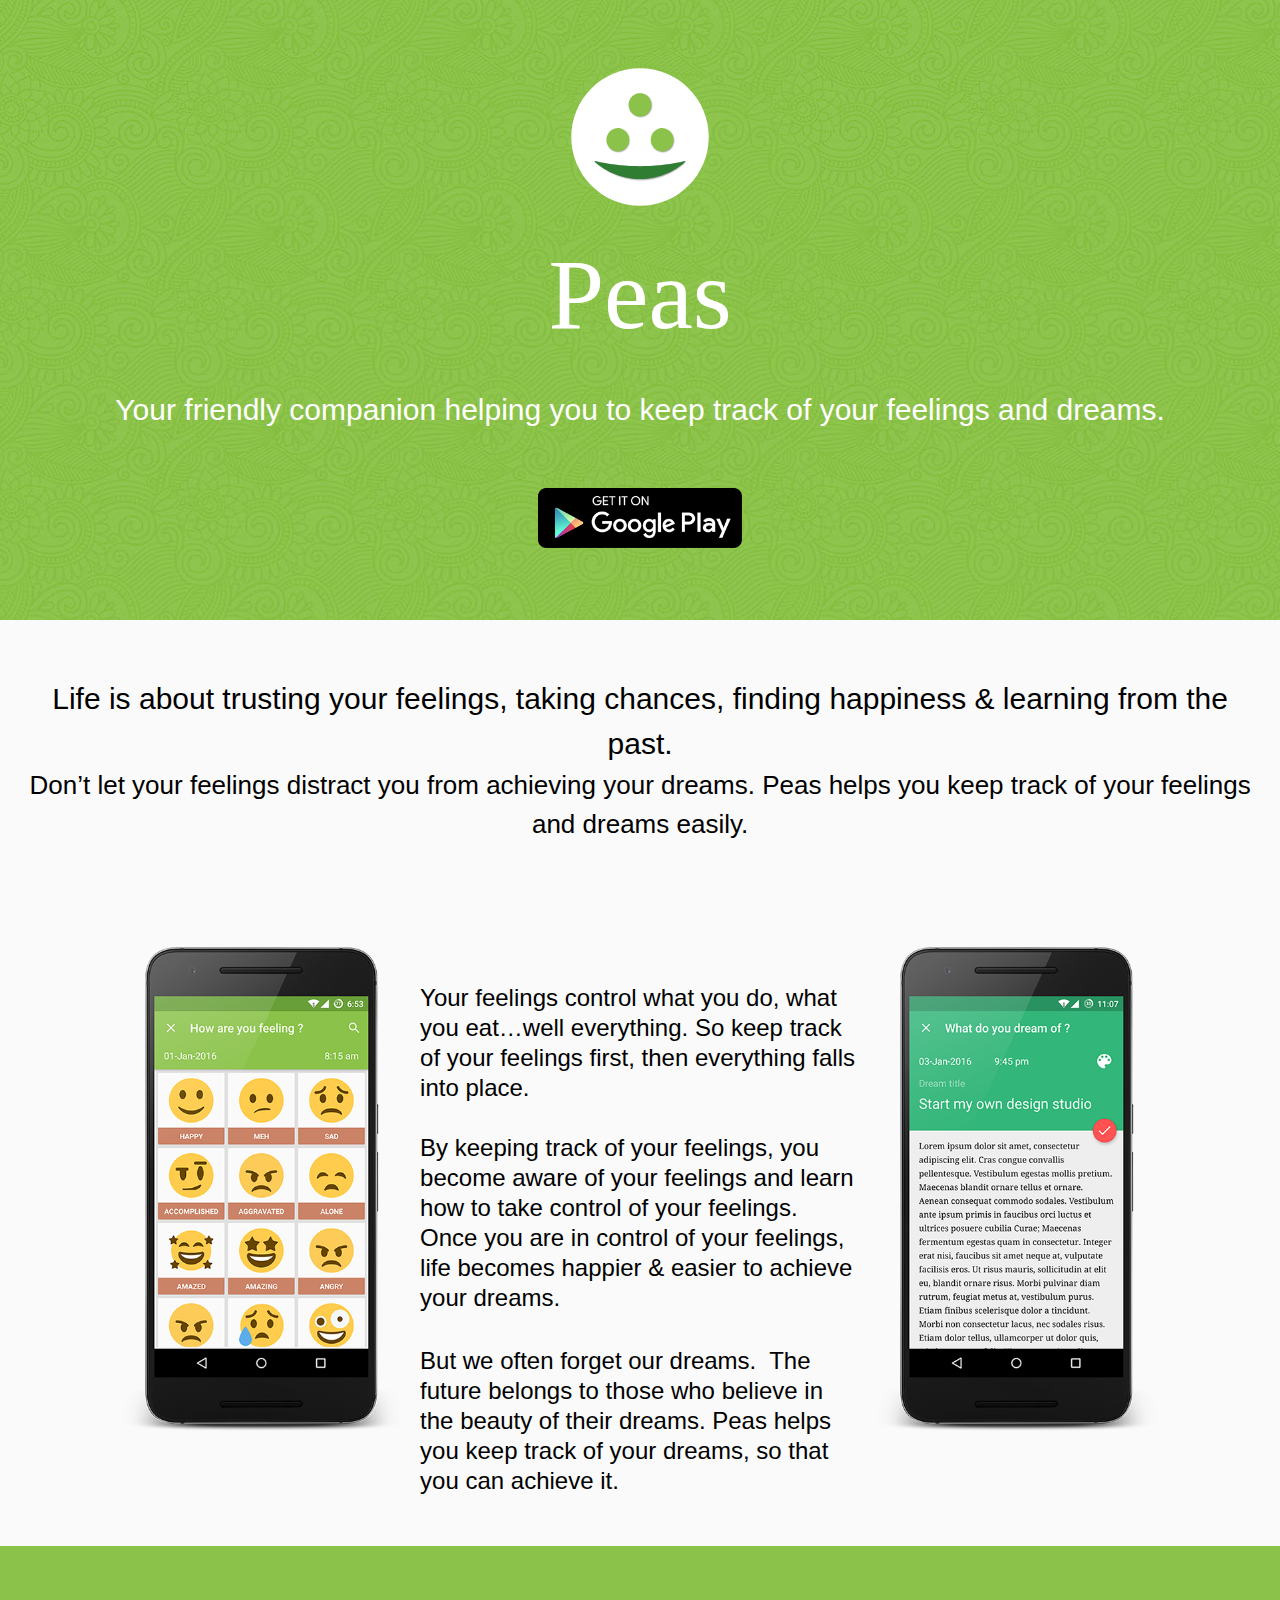
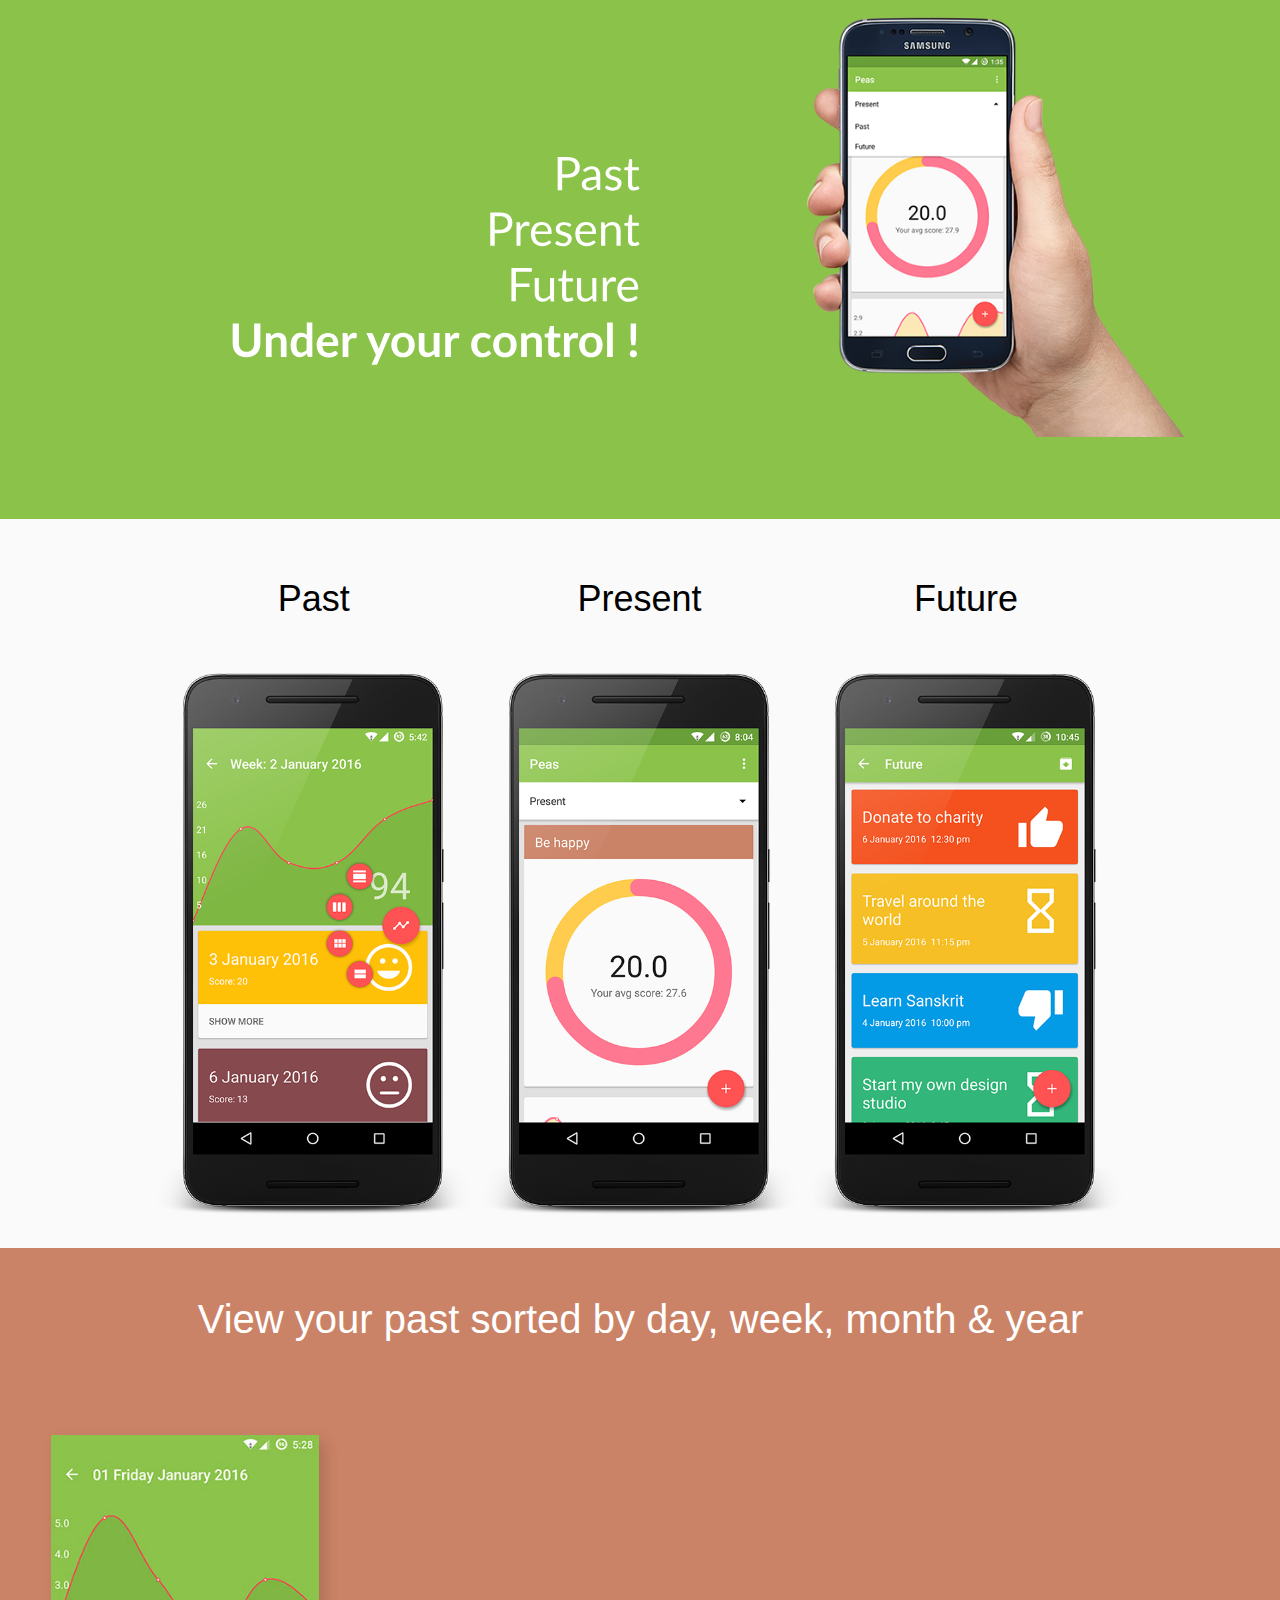
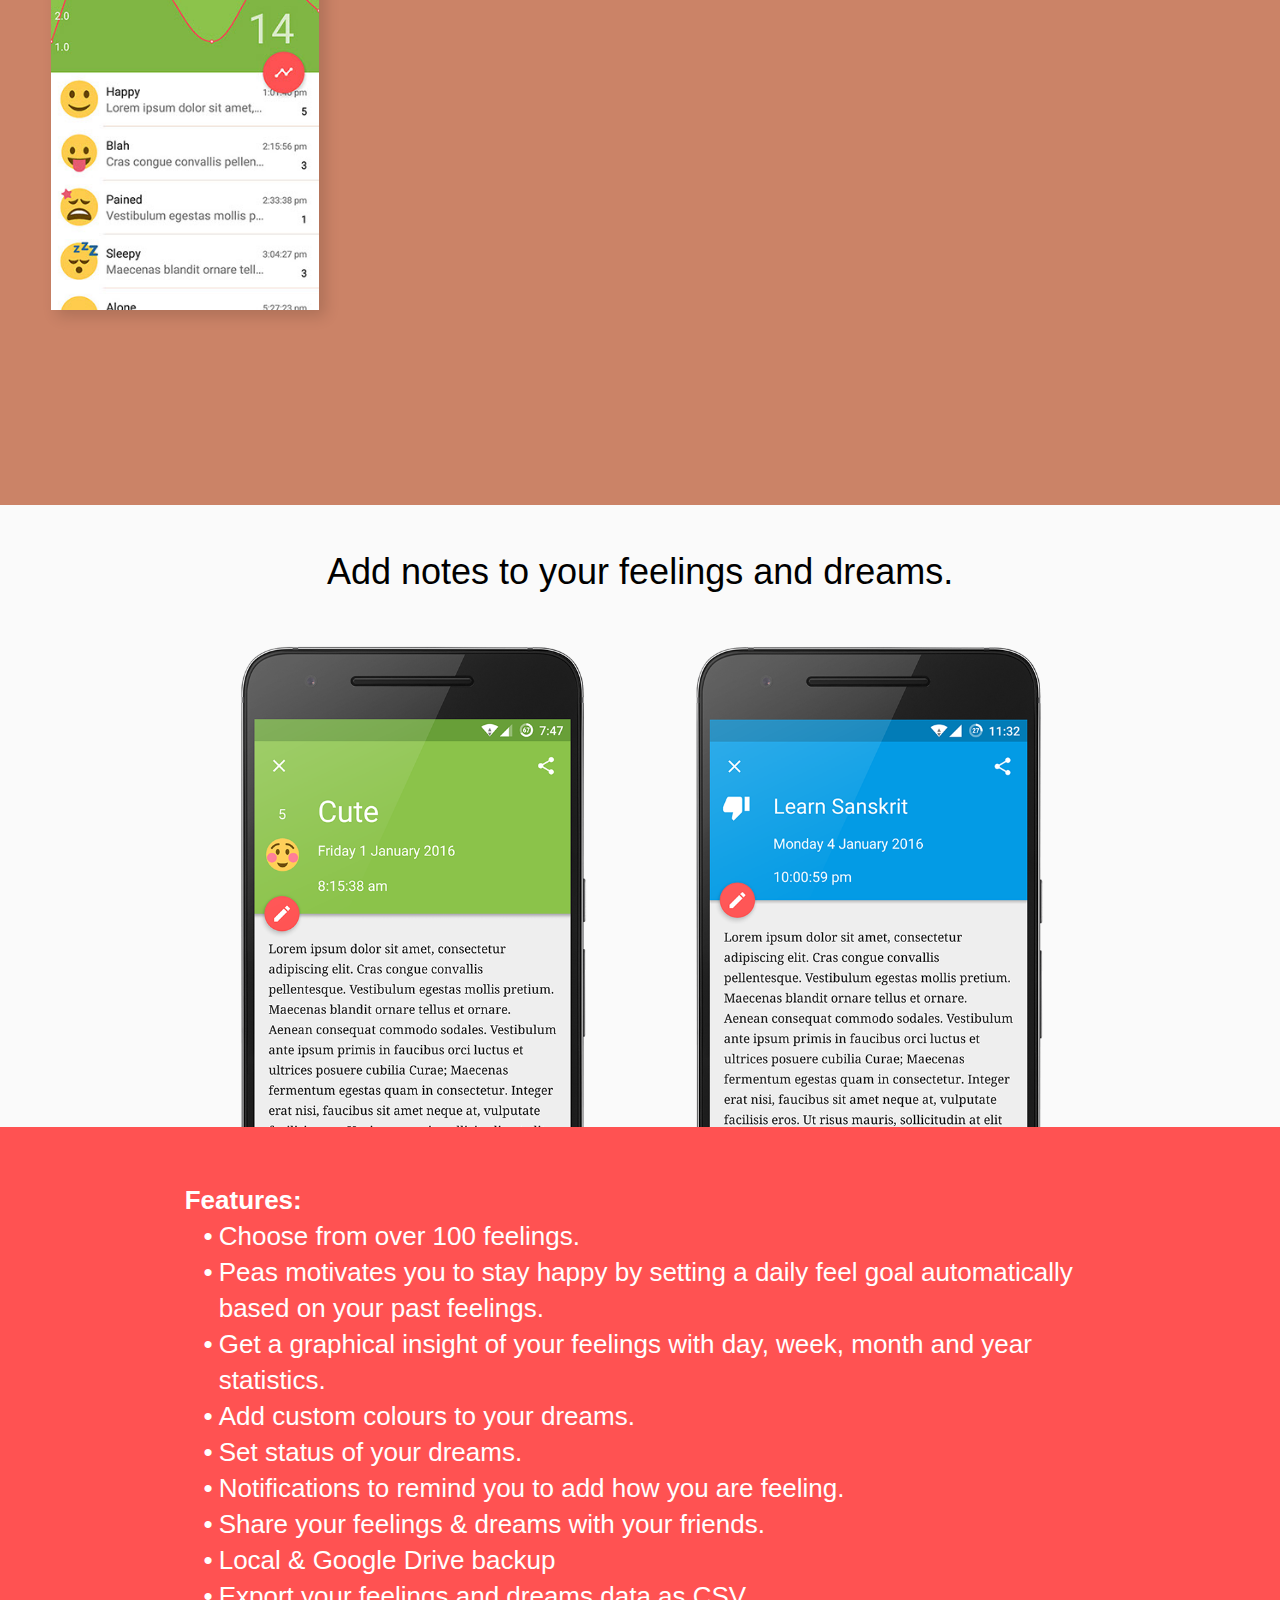
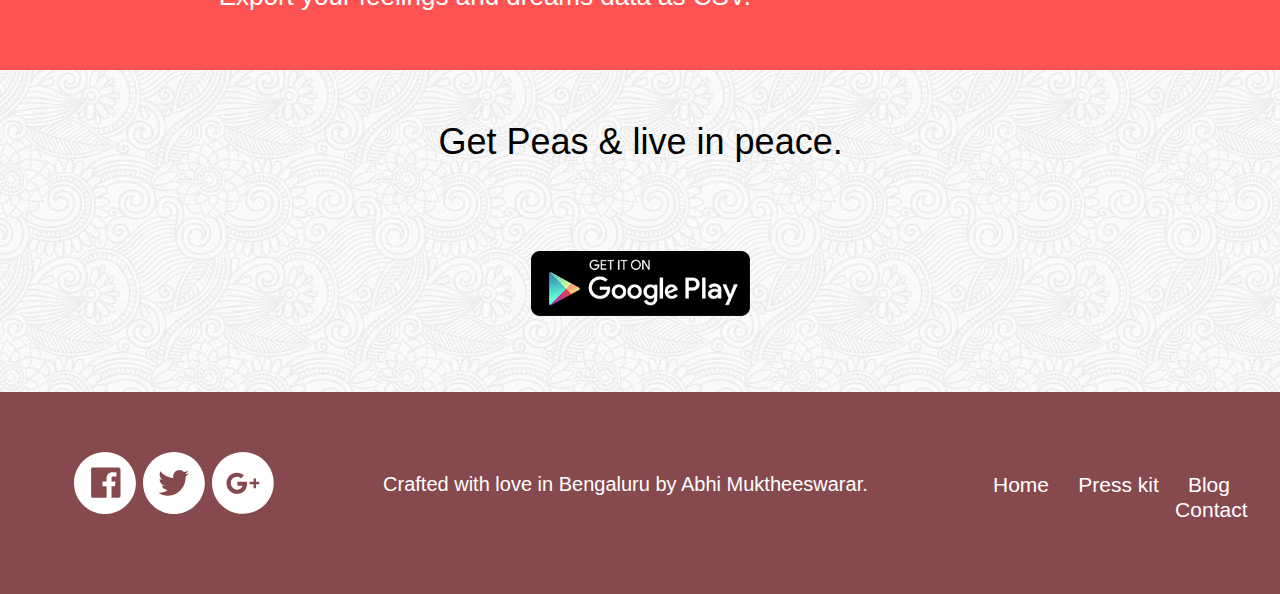
==== commit 5c37c2cc: "fourteen" ====
--- a/index.html
+++ b/index.html
@@ -14,9 +14,9 @@
   <title>Peas</title>
   <meta name="viewport" content="width=device-width, initial-scale=1.0"/>
   <!-- CSS -->
-  <link rel="stylesheet" type="text/css" href="css/site_global.css?19909214"/>
-  <link rel="stylesheet" type="text/css" href="css/master_a-master.css?4151961792"/>
-  <link rel="stylesheet" type="text/css" href="css/index.css?240374750" id="pagesheet"/>
+  <link rel="stylesheet" type="text/css" href="css/site_global.css?4224675566"/>
+  <link rel="stylesheet" type="text/css" href="css/master_a-master.css?3989224493"/>
+  <link rel="stylesheet" type="text/css" href="css/index.css?345843068" id="pagesheet"/>
   <!-- IE-only CSS -->
   <!--[if lt IE 9]>
   <link rel="stylesheet" type="text/css" href="css/iefonts_index.css?321525473"/>
@@ -167,7 +167,7 @@
     </div>
     <div class="clearfix colelem" id="u672"><!-- column -->
      <div class="clearfix colelem shared_content" id="u776-4" data-content-guid="u776-4_content"><!-- content -->
-      <p id="u776-2">Get Peas &amp; live happily</p>
+      <p id="u776-2">Get Peas &amp; live in peace.</p>
      </div>
      <a class="nonblock nontext clip_frame colelem" id="u802" href="https://play.google.com/store/apps/details?id=com.aumva.peas" target="_blank"><!-- image --><img class="block temp_no_img_src" id="u802_img" data-orig-src="images/google-play-badge.png" alt="" data-image-width="329" data-image-height="97" src="images/blank.gif"/></a>
     </div>
--- a/css/site_global.css
+++ b/css/site_global.css
@@ -126,12 +126,6 @@
 	text-decoration: none;
 	font-style: normal;
 	font-weight: normal;
-}
-
-a,.Normal a
-{
-	color: inherit;
-	text-decoration: inherit;
 }
 
 .Normal a:link
--- a/css/master_a-master.css
+++ b/css/master_a-master.css
@@ -17,17 +17,17 @@
 {
 	color: #FFFFFF;
 	background-color: transparent;
+	font-family: lato, sans-serif;
 	font-weight: 400;
+}
+
+#u782-7
+{
+	color: #FFFFFF;
 	font-family: lato, sans-serif;
-}
-
-#u782-7
-{
-	color: #FFFFFF;
+	font-weight: 400;
+	background-color: transparent;
 	text-align: center;
-	background-color: transparent;
-	font-weight: 400;
-	font-family: lato, sans-serif;
 }
 
 @media (min-width: 1491px)
--- a/css/index.css
+++ b/css/index.css
@@ -1,7 +1,7 @@
 .version.index /* version checker */
 {
-	color: #00000E;
-	background-color: #53D3DE;
+	color: #000014;
+	background-color: #9D257C;
 }
 
 .js body
@@ -16,14 +16,14 @@
 
 #page
 {
+	background-image: none;
 	border-width: 0px;
+	background-color: transparent;
+	z-index: 1;
+	margin-right: auto;
+	width: 100%;
 	margin-left: auto;
-	z-index: 1;
 	border-color: #000000;
-	background-color: transparent;
-	background-image: none;
-	width: 100%;
-	margin-right: auto;
 }
 
 #u97
@@ -34,153 +34,153 @@
 
 #u114
 {
+	position: relative;
+	z-index: 23;
 	margin-left: 50%;
+	background-color: transparent;
+}
+
+#u110
+{
+	z-index: 24;
+	display: block;
+}
+
+#u121-4
+{
+	font-family: merienda-one, cursive;
+	position: relative;
+	z-index: 25;
+	color: #FFFFFF;
+	text-align: center;
+	background-color: transparent;
+	min-height: 134px;
+	font-weight: 400;
+}
+
+#u126-4
+{
+	color: #FFFFFF;
+	position: relative;
+	z-index: 29;
+	text-align: center;
+	background-color: transparent;
+	min-height: 50px;
+	font-family: montserrat, sans-serif;
+	font-weight: 400;
+	margin-top: 23px;
+}
+
+#u129
+{
+	background-color: transparent;
+	position: relative;
+	z-index: 33;
+	margin-left: 50%;
+}
+
+#u158-6
+{
+	position: relative;
+	z-index: 45;
+	color: #000000;
+	text-align: center;
+	background-color: transparent;
+	font-family: lato, sans-serif;
+	font-weight: 400;
+}
+
+#u3616-7,#u314-4
+{
 	position: relative;
 	background-color: transparent;
-	z-index: 23;
-}
-
-#u110
-{
-	z-index: 24;
-	display: block;
-}
-
-#u121-4
+	font-family: lato, sans-serif;
+	font-weight: 400;
+}
+
+#u560
+{
+	z-index: 44;
+	background-color: #8BC34A;
+}
+
+#u560-bw
+{
+	z-index: 44;
+}
+
+#u271
+{
+	z-index: 51;
+	background-color: #CB8367;
+}
+
+#u518-4
 {
 	color: #FFFFFF;
-	min-height: 134px;
+	background-color: transparent;
+	text-align: center;
+	position: relative;
+	min-height: 53px;
+	font-family: lato, sans-serif;
+	font-weight: 400;
+}
+
+#u340,#u632,#u642
+{
+	margin-right: -10000px;
 	position: relative;
 	background-color: transparent;
-	z-index: 25;
-	text-align: center;
-	font-weight: 400;
-	font-family: merienda-one, cursive;
-}
-
-#u126-4
-{
+}
+
+#u652
+{
+	background-color: #FF5252;
+}
+
+#u544-23
+{
+	margin-right: -10000px;
+	background-color: transparent;
 	color: #FFFFFF;
 	position: relative;
-	background-color: transparent;
-	z-index: 29;
-	margin-top: 23px;
-	min-height: 50px;
-	text-align: center;
+}
+
+#u544-2
+{
+	font-family: lato, sans-serif;
+	font-weight: 700;
+}
+
+#u544-21 > li:before
+{
+	content: '•';
+}
+
+#u544-4,#u544-6,#u544-8,#u544-10,#u544-12,#u544-14,#u544-16,#u544-18,#u544-20
+{
+	font-family: lato, sans-serif;
 	font-weight: 400;
-	font-family: montserrat, sans-serif;
-}
-
-#u129
-{
-	margin-left: 50%;
-	position: relative;
-	background-color: transparent;
-	z-index: 33;
-}
-
-#u158-6
-{
-	position: relative;
-	color: #000000;
-	z-index: 45;
+}
+
+#u672
+{
+	background: #FFFFFF url("../images/symphony2.jpg") repeat left top;
+}
+
+#u669-4,#u776-4
+{
 	background-color: transparent;
 	text-align: center;
-	font-weight: 400;
-	font-family: lato, sans-serif;
-}
-
-#u3616-7,#u314-4
-{
-	font-family: lato, sans-serif;
 	position: relative;
-	background-color: transparent;
-	font-weight: 400;
-}
-
-#u560
-{
-	background-color: #8BC34A;
-	z-index: 44;
-}
-
-#u560-bw
-{
-	z-index: 44;
-}
-
-#u271
-{
-	background-color: #CB8367;
-	z-index: 51;
-}
-
-#u518-4
-{
-	color: #FFFFFF;
-	position: relative;
-	background-color: transparent;
-	min-height: 53px;
-	text-align: center;
-	font-weight: 400;
-	font-family: lato, sans-serif;
-}
-
-#u340,#u632,#u642
-{
-	position: relative;
-	background-color: transparent;
-	margin-right: -10000px;
-}
-
-#u652
-{
-	background-color: #FF5252;
-}
-
-#u544-23
-{
-	color: #FFFFFF;
-	position: relative;
-	background-color: transparent;
-	margin-right: -10000px;
-}
-
-#u544-2
-{
-	font-family: lato, sans-serif;
-	font-weight: 700;
-}
-
-#u544-21 > li:before
-{
-	content: '•';
-}
-
-#u544-4,#u544-6,#u544-8,#u544-10,#u544-12,#u544-14,#u544-16,#u544-18,#u544-20
-{
 	font-family: lato, sans-serif;
 	font-weight: 400;
 }
 
-#u672
-{
-	background: #FFFFFF url("../images/symphony2.jpg") repeat left top;
-}
-
-#u669-4,#u776-4
-{
-	font-family: lato, sans-serif;
+#u802
+{
+	background-color: transparent;
 	position: relative;
-	background-color: transparent;
-	text-align: center;
-	font-weight: 400;
-}
-
-#u802
-{
-	position: relative;
-	background-color: transparent;
 }
 
 #u632_img,#u642_img,#u802_img
